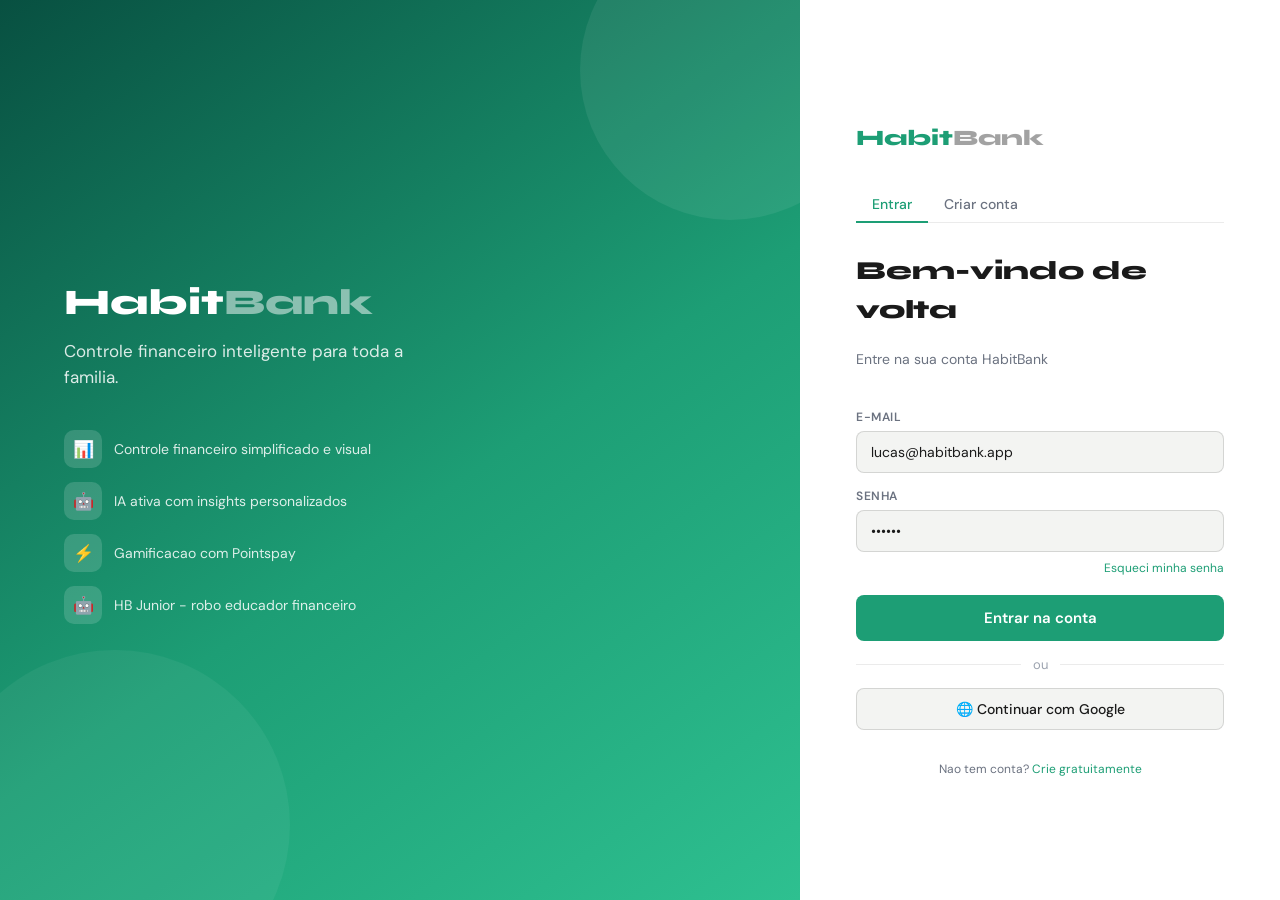
==== index.html @ ec1140b6 "upload" ====
<!DOCTYPE html>
<html lang="pt-BR">
<head>
<meta charset="UTF-8"/>
<meta name="viewport" content="width=device-width,initial-scale=1.0"/>
<title>HabitBank — Beta v4.1</title>
<link rel="icon" href="HabitBank/favicon.png" type="image/x-icon">
<link href="https://fonts.googleapis.com/css2?family=DM+Sans:opsz,wght@9..40,300;9..40,400;9..40,500;9..40,600&family=Syne:wght@700;800&display=swap" rel="stylesheet"/>
<link rel="stylesheet" href="style.css">
</head>
<body>

<!-- ========== LOGIN ========== -->
<div id="sl" class="scr on">
  <div class="ll">
    <div class="llz">
      <div class="ll-br">Habit<span>Bank</span></div>
      <div class="ll-tg">Controle financeiro inteligente para toda a familia.</div>
      <div class="ll-fs">
        <div class="ll-f"><div class="ll-fi">&#128202;</div><div class="ll-ft">Controle financeiro simplificado e visual</div></div>
        <div class="ll-f"><div class="ll-fi">&#129302;</div><div class="ll-ft">IA ativa com insights personalizados</div></div>
        <div class="ll-f"><div class="ll-fi">&#9889;</div><div class="ll-ft">Gamificacao com Pointspay</div></div>
        <div class="ll-f"><div class="ll-fi">&#129302;</div><div class="ll-ft">HB Junior - robo educador financeiro</div></div>
      </div>
    </div>
  </div>
  <div class="lr">
    <div class="lr-lg">Habit<span>Bank</span></div>
    <div class="ltabs">
      <button class="ltab on" onclick="swTab(this,'s1f')">Entrar</button>
      <button class="ltab" onclick="swTab(this,'s2f')">Criar conta</button>
    </div>
    <!-- SIGN IN -->
    <div class="lf" id="s1f">
      <div class="lh1">Bem-vindo de volta</div>
      <div class="lsb">Entre na sua conta HabitBank</div>
      <div class="lfd"><label class="llb">E-mail</label><input class="lin" type="email" id="le" value="lucas@habitbank.app"/></div>
      <div class="lfd"><label class="llb">Senha</label><input class="lin" type="password" id="lp" value="123456"/><div class="lfg">Esqueci minha senha</div></div>
      <button class="btn-l" onclick="doLogin()">Entrar na conta</button>
      <div class="ldv">ou</div>
      <button class="btn-sc" onclick="doLogin()">&#127760;&nbsp;Continuar com Google</button>
      <div class="lfot">Nao tem conta? <a onclick="swTab(document.querySelectorAll('.ltab')[1],'s2f')">Crie gratuitamente</a></div>
    </div>
    <!-- REGISTER MULTI-STEP -->
    <div class="lf hi" id="s2f">
      <div class="rbar">
        <div class="rdot cu" id="rd1">1</div><div class="rln" id="rl1"></div>
        <div class="rdot" id="rd2">2</div><div class="rln" id="rl2"></div>
        <div class="rdot" id="rd3">3</div><div class="rln" id="rl3"></div>
        <div class="rdot" id="rd4">4</div><div class="rln" id="rl4"></div>
        <div class="rdot" id="rd5">5</div>
      </div>
      <!-- STEP 1: Dados basicos -->
      <div class="rst on" id="rs1">
        <div class="lh1">Crie sua conta</div>
        <div class="lsb">Comece com seus dados basicos</div>
        <div class="lfd"><label class="llb">Nome completo</label><input class="lin" type="text" id="rn" placeholder="Seu nome completo"/></div>
        <div class="lfd"><label class="llb">E-mail</label><input class="lin" type="email" id="re" placeholder="seu@email.com"/></div>
        <div class="lfd"><label class="llb">Telefone</label>
          <div class="ph-rw">
            <select class="lin ph-dd" id="rddi">
              <option value="+55">&#127463;&#127479; +55</option>
              <option value="+1">&#127482;&#127480; +1</option>
              <option value="+351">&#127477;&#127481; +351</option>
              <option value="+34">&#127466;&#127480; +34</option>
              <option value="+49">&#127465;&#127466; +49</option>
              <option value="+33">&#127467;&#127479; +33</option>
              <option value="+44">&#127468;&#127463; +44</option>
              <option value="+39">&#127470;&#127481; +39</option>
              <option value="+54">&#127462;&#127479; +54</option>
            </select>
            <input class="lin" type="tel" id="rph" placeholder="(00) 00000-0000" style="flex:1"/>
          </div>
        </div>
        <div class="lfd"><label class="llb">Senha</label><input class="lin" type="password" id="rs" placeholder="Minimo 8 caracteres"/></div>
        <div class="lfd"><label class="llb">Confirmar senha</label><input class="lin" type="password" id="rs2" placeholder="Repita a senha"/></div>
        <button class="btn-l" onclick="rNext(2)">Continuar</button>
        <div class="lfot">Ja tem conta? <a onclick="swTab(document.querySelectorAll('.ltab')[0],'s1f')">Entrar</a></div>
      </div>
      <!-- STEP 2: Tipo de uso -->
      <div class="rst" id="rs2">
        <div class="lh1">Como vai usar?</div>
        <div class="lsb">Escolha o perfil que melhor descreve voce</div>
        <div class="uso-g">
          <button class="uso-o" onclick="selUso(this,'ind')"><span class="uso-i">&#128100;</span><div class="uso-n">Individual</div><div class="uso-d">Uso pessoal</div></button>
          <button class="uso-o" onclick="selUso(this,'cas')"><span class="uso-i">&#128145;</span><div class="uso-n">Casal</div><div class="uso-d">Dois parceiros</div></button>
          <button class="uso-o" onclick="selUso(this,'fam')"><span class="uso-i">&#127968;</span><div class="uso-n">Familia</div><div class="uso-d">Pais e filhos</div></button>
          <button class="uso-o" onclick="selUso(this,'rep')"><span class="uso-i">&#128101;</span><div class="uso-n">Republica</div><div class="uso-d">Moradia compartilhada</div></button>
          <button class="uso-o" onclick="selUso(this,'pme')"><span class="uso-i">&#127978;</span><div class="uso-n">Pequena empresa</div><div class="uso-d">Ate 49 funcionarios</div></button>
          <button class="uso-o" onclick="selUso(this,'mme')"><span class="uso-i">&#127970;</span><div class="uso-n">Media empresa</div><div class="uso-d">50 a 499 funcionarios</div></button>
        </div>
        <!-- Extra: Casal -->
        <div class="xf" id="xf-cas">
          <div class="xf-ttl">&#128145; Dados do parceiro(a)</div>
          <div class="lfd"><label class="llb">Nome do parceiro(a)</label><input class="lin" id="xpar" placeholder="Nome completo"/></div>
          <div class="lfd"><label class="llb">E-mail do parceiro(a)</label><input class="lin" id="xpare" type="email" placeholder="email@parceiro.com"/></div>
        </div>
        <!-- Extra: Republica -->
        <div class="xf" id="xf-rep">
          <div class="xf-ttl">&#128101; Moradores da republica</div>
          <div class="lfd"><label class="llb">Morador 2</label><input class="lin" id="xr2" placeholder="Nome completo"/></div>
          <div class="lfd"><label class="llb">Morador 3 (opcional)</label><input class="lin" id="xr3" placeholder="Nome completo"/></div>
          <div class="lfd"><label class="llb">Morador 4 (opcional)</label><input class="lin" id="xr4" placeholder="Nome completo"/></div>
          <div style="font-size:12px;color:var(--mu)">Voce pode convidar mais moradores depois nas configuracoes.</div>
        </div>
        <!-- Extra: Empresa -->
        <div class="xf" id="xf-emp">
          <div class="xf-ttl">&#127970; Dados da empresa</div>
          <div class="lfd"><label class="llb">Razao social</label><input class="lin" id="xenm" placeholder="Nome da empresa"/></div>
          <div class="lfd"><label class="llb">CNPJ</label><input class="lin" id="xcnpj" placeholder="00.000.000/0000-00" maxlength="18" oninput="fmtCNPJ(this)"/></div>
          <div class="lfd"><label class="llb">Cargo do responsavel</label><input class="lin" id="xcargo" placeholder="Ex: CEO, Diretor Financeiro"/></div>
        </div>
        <button class="btn-l" onclick="rNext(3)">Continuar</button>
        <button class="rbk" onclick="rNext(1)">&#8592; Voltar</button>
      </div>
      <!-- STEP 3: Idioma -->
      <div class="rst" id="rs3">
        <div class="lh1">Idioma do app</div>
        <div class="lsb">Escolha o idioma para sua experiencia</div>
        <div class="lg-g" id="reg-lg">
          <button class="lg-o on" onclick="selLg(this,'pt-BR')"><span class="lg-f">&#127463;&#127479;</span><div class="lg-n">Portugues</div><div class="lg-a">PT-BR</div></button>
          <button class="lg-o" onclick="selLg(this,'en-US')"><span class="lg-f">&#127482;&#127480;</span><div class="lg-n">English</div><div class="lg-a">EN-US</div></button>
          <button class="lg-o" onclick="selLg(this,'es-ES')"><span class="lg-f">&#127466;&#127480;</span><div class="lg-n">Espanol</div><div class="lg-a">ES</div></button>
          <button class="lg-o" onclick="selLg(this,'fr-FR')"><span class="lg-f">&#127467;&#127479;</span><div class="lg-n">Francais</div><div class="lg-a">FR</div></button>
          <button class="lg-o" onclick="selLg(this,'de-DE')"><span class="lg-f">&#127465;&#127466;</span><div class="lg-n">Deutsch</div><div class="lg-a">DE</div></button>
          <button class="lg-o" onclick="selLg(this,'it-IT')"><span class="lg-f">&#127470;&#127481;</span><div class="lg-n">Italiano</div><div class="lg-a">IT</div></button>
        </div>
        <button class="btn-l" onclick="rNext(4)" style="margin-top:.5rem">Continuar</button>
        <button class="rbk" onclick="rNext(2)">&#8592; Voltar</button>
      </div>
      <!-- STEP 4: 2FA -->
      <div class="rst" id="rs4">
        <div class="lh1">Verificacao em 2 etapas</div>
        <div class="lsb">Enviamos um codigo de 6 digitos para confirmar sua identidade.</div>
        <div style="background:var(--gl);border:1px solid rgba(29,158,117,.2);border-radius:var(--ra);padding:12px 14px;font-size:13px;color:var(--gd);display:flex;align-items:center;gap:8px;margin-bottom:.5rem">
          <span>&#128241;</span><span id="r4ph">+55 (00) 00000-0000</span>
          <button onclick="rNext(1)" style="margin-left:auto;font-family:var(--fb);background:none;border:none;color:var(--g);font-size:12px;cursor:pointer;font-weight:600">Alterar</button>
        </div>
        <div class="pin-rw">
          <input class="pin-i" maxlength="1" type="text" inputmode="numeric" oninput="pinFwd(this,0)"/>
          <input class="pin-i" maxlength="1" type="text" inputmode="numeric" oninput="pinFwd(this,1)"/>
          <input class="pin-i" maxlength="1" type="text" inputmode="numeric" oninput="pinFwd(this,2)"/>
          <input class="pin-i" maxlength="1" type="text" inputmode="numeric" oninput="pinFwd(this,3)"/>
          <input class="pin-i" maxlength="1" type="text" inputmode="numeric" oninput="pinFwd(this,4)"/>
          <input class="pin-i" maxlength="1" type="text" inputmode="numeric" oninput="pinFwd(this,5)"/>
        </div>
        <button class="btn-l" onclick="rNext(5)">Verificar e continuar</button>
        <div style="text-align:center;margin-top:.75rem">
          <button style="font-family:var(--fb);background:none;border:none;color:var(--g);font-size:13px;cursor:pointer" onclick="toast('Novo codigo enviado! &#128241;',true)">Reenviar codigo</button>
        </div>
        <button class="rbk" onclick="rNext(3)">&#8592; Voltar</button>
      </div>
      <!-- STEP 5: Sucesso -->
      <div class="rst" id="rs5">
        <div style="text-align:center;padding:.5rem 0">
          <div style="font-size:52px;margin-bottom:1rem">&#127881;</div>
          <div class="lh1" style="text-align:center">Conta criada!</div>
          <div class="lsb" style="text-align:center">Voce ganhou <strong style="color:var(--g)">200 Pointspay</strong> de bonus por se cadastrar!</div>
          <div style="background:var(--gl);border:1px solid rgba(29,158,117,.2);border-radius:var(--rb);padding:14px;margin:1rem 0;font-size:14px;color:var(--gd);line-height:1.7;text-align:left">&#9989; E-mail verificado<br>&#9989; Telefone confirmado via SMS<br>&#9989; Perfil e idioma configurados</div>
          <button class="btn-l" onclick="enterApp()">Acessar o HabitBank</button>
        </div>
      </div>
    </div>
  </div>
</div>

<!-- ========== LANDING ========== -->
<div id="sla" class="scr">
  <div class="ltb">
    <div class="llo">Habit<span>Bank</span></div>
    <div style="display:flex;gap:8px">
      <button class="btn-ol" onclick="goLogin()">Entrar</button>
      <button class="btn-fl" onclick="enterApp()">Criar conta</button>
    </div>
  </div>
  <div class="lhe">
    <div class="eyb">&#10024; Versao Beta</div>
    <h1>Sua vida financeira,<br><em>organizada de verdade.</em></h1>
    <p>O HabitBank une controle financeiro, inteligencia artificial e gamificacao para transformar sua relacao com o dinheiro e de toda a familia.</p>
    <div class="cta-r">
      <button class="btn-ct" onclick="enterApp()">Acessar o app &rarr;</button>
      <button class="btn-ct2" onclick="goLogin()">Ja tenho conta</button>
    </div>
  </div>
  <div class="pill-g">
    <div class="pill"><div class="pill-ic pi-g">&#128202;</div><h3>Controle simplificado</h3><p>Registre entradas e saidas com categorizacao inteligente e visualizacao clara.</p></div>
    <div class="pill"><div class="pill-ic pi-a">&#129302;</div><h3>IA ativa</h3><p>Analisa comportamento, sugere melhorias e envia lembretes para manter consistencia.</p></div>
    <div class="pill"><div class="pill-ic pi-b">&#9889;</div><h3>Gamificacao Pointspay</h3><p>Ganhe pontos por cada movimentacao e troque por recompensas reais!</p></div>
    <div class="pill"><div class="pill-ic pi-p">&#129302;</div><h3>HB Junior</h3><p>Robo educador financeiro para criancas com missoes, mesada e conquistas.</p></div>
  </div>
  <div class="prof-s">
    <div class="sec-t">Para cada perfil, uma experiencia</div>
    <div class="sec-s">Do controle pessoal a educacao financeira infantil</div>
    <div class="pc-g">
      <div class="pc" onclick="enterApp()"><span class="pc-i">&#128100;</span><div class="pc-n">Pessoa fisica</div><div class="pc-d">Controle pessoal</div></div>
      <div class="pc" onclick="enterApp()"><span class="pc-i">&#127978;</span><div class="pc-n">MEI</div><div class="pc-d">Pequenos negocios</div></div>
      <div class="pc" onclick="enterApp()"><span class="pc-i">&#127970;</span><div class="pc-n">Empresa</div><div class="pc-d">PME com equipe</div></div>
      <div class="pc jrc" onclick="enterApp()"><span class="pc-i">&#129302;</span><div class="pc-n">HB Junior</div><div class="pc-d">Robo educador</div></div>
    </div>
  </div>
  <div class="lftr">
    <div>&copy; 2025 HabitBank &mdash; Beta v4</div>
    <div style="display:flex;gap:20px"><span style="cursor:pointer">Termos</span><span style="cursor:pointer">Privacidade</span></div>
  </div>
</div>

<!-- ========== APP ========== -->
<div id="sa" class="scr">

  <!-- ONBOARDING MODAL -->
  <div class="ov" id="ov">
    <div class="mdl">
      <div class="mst on" id="m1">
        <div class="mlo">HabitBank</div>
        <div style="font-size:11px;color:var(--mu);letter-spacing:.06em;text-transform:uppercase;margin-bottom:1.25rem">Versao Beta v4</div>
        <div class="mtt">Bem-vindo a sua nova vida financeira</div>
        <div class="msb">Vamos configurar sua conta em menos de 2 minutos.</div>
        <button class="btn-m" onclick="nxStep(2)">Comecar configuracao</button>
        <button class="btn-sk" onclick="closeOv()">Pular e explorar agora</button>
        <div class="mds"><div class="mdt on"></div><div class="mdt"></div><div class="mdt"></div><div class="mdt"></div></div>
      </div>
      <div class="mst" id="m2">
        <div class="mtt">Qual e o seu perfil?</div>
        <div class="msb">Personalizamos com base no seu objetivo.</div>
        <div class="pop">
          <button class="pop-o" onclick="selPop(this)"><span class="pop-i">&#128100;</span><div class="pop-n">Pessoa fisica</div><div class="pop-d">Controle pessoal</div></button>
          <button class="pop-o" onclick="selPop(this)"><span class="pop-i">&#127978;</span><div class="pop-n">MEI</div><div class="pop-d">Pequenos negocios</div></button>
          <button class="pop-o" onclick="selPop(this)"><span class="pop-i">&#127970;</span><div class="pop-n">Empresa</div><div class="pop-d">PME</div></button>
          <button class="pop-o" onclick="selPop(this)"><span class="pop-i">&#127891;</span><div class="pop-n">Estudante</div><div class="pop-d">Comecando</div></button>
        </div>
        <button class="btn-m" onclick="nxStep(3)">Continuar</button>
        <div class="mds"><div class="mdt"></div><div class="mdt on"></div><div class="mdt"></div><div class="mdt"></div></div>
      </div>
      <div class="mst" id="m3">
        <div class="mtt">Situacao financeira atual</div>
        <div class="msb">Ajuda a IA a preparar seus primeiros insights.</div>
        <div style="display:flex;flex-direction:column;gap:12px;margin-bottom:1.25rem">
          <div class="ff"><label class="flb">Renda mensal (R$)</label><input class="fi" type="number" placeholder="Ex: 4.000"/></div>
          <div class="ff"><label class="flb">Media de gastos (R$)</label><input class="fi" type="number" placeholder="Ex: 2.500"/></div>
          <div class="ff"><label class="flb">Objetivo principal</label><select class="fsl"><option>Controlar gastos</option><option>Montar reserva</option><option>Quitar dividas</option><option>Investir</option></select></div>
        </div>
        <button class="btn-m" onclick="nxStep(4)">Proximo</button>
        <div class="mds"><div class="mdt"></div><div class="mdt"></div><div class="mdt on"></div><div class="mdt"></div></div>
      </div>
      <div class="mst" id="m4">
        <div style="text-align:center;padding:.5rem 0">
          <div style="font-size:52px;margin-bottom:1rem">&#127881;</div>
          <div class="mtt" style="text-align:center">Tudo pronto, Lucas!</div>
          <div class="msb" style="text-align:center">Voce ganhou <strong style="color:var(--g)">200 Pointspay</strong> de bonus!</div>
          <button class="btn-m" onclick="closeOv()">Acessar o HabitBank</button>
        </div>
        <div class="mds" style="margin-top:1.25rem"><div class="mdt"></div><div class="mdt"></div><div class="mdt"></div><div class="mdt on"></div></div>
      </div>
    </div>
  </div>

  <div class="shell">
    <!-- SIDEBAR -->
    <aside class="sdb">
      <div class="s-lg">Habit<span>Bank</span></div>
      <div class="s-bt">Beta v4</div>
      <div class="ng">Principal</div>
      <button class="ni on" onclick="goPage('d',this)"><svg viewBox="0 0 24 24" fill="none" stroke="currentColor" stroke-width="2"><rect x="3" y="3" width="7" height="7" rx="1"/><rect x="14" y="3" width="7" height="7" rx="1"/><rect x="3" y="14" width="7" height="7" rx="1"/><rect x="14" y="14" width="7" height="7" rx="1"/></svg>Dashboard</button>
      <button class="ni" onclick="goPage('r',this)"><svg viewBox="0 0 24 24" fill="none" stroke="currentColor" stroke-width="2"><circle cx="12" cy="12" r="9"/><path d="M12 8v8M8 12h8"/></svg>Registrar</button>
      <button class="ni" onclick="goPage('e',this)"><svg viewBox="0 0 24 24" fill="none" stroke="currentColor" stroke-width="2"><path d="M9 5H7a2 2 0 00-2 2v12a2 2 0 002 2h10a2 2 0 002-2V7a2 2 0 00-2-2h-2M9 5a2 2 0 002 2h2a2 2 0 002-2M9 5a2 2 0 012-2h2a2 2 0 012 2"/></svg>Extrato</button>
      <button class="ni" onclick="goPage('m',this)"><svg viewBox="0 0 24 24" fill="none" stroke="currentColor" stroke-width="2"><path d="M12 22s8-4 8-10V5l-8-3-8 3v7c0 6 8 10 8 10z"/></svg>Metas</button>
      <div class="ng">Familia</div>
      <button class="ni jn" onclick="goPage('j',this)"><svg viewBox="0 0 24 24" fill="none" stroke="currentColor" stroke-width="2"><circle cx="12" cy="8" r="4"/><path d="M8 21v-1a4 4 0 018 0v1"/><path d="M16 11c2 .5 4 2 4 5M8 11c-2 .5-4 2-4 5"/></svg>HB Junior</button>
      <div class="ng">Recompensas</div>
      <button class="ni" onclick="goPage('p',this)"><svg viewBox="0 0 24 24" fill="none" stroke="currentColor" stroke-width="2"><polygon points="13 2 3 14 12 14 11 22 21 10 12 10 13 2"/></svg>Pointspay</button>
      <div class="ng">Inteligencia</div>
      <button class="ni" onclick="goPage('ia',this)"><svg viewBox="0 0 24 24" fill="none" stroke="currentColor" stroke-width="2"><path d="M9.5 2A2.5 2.5 0 0112 4.5v15a2.5 2.5 0 01-5 0v-15A2.5 2.5 0 019.5 2zM14.5 8A2.5 2.5 0 0117 10.5v9a2.5 2.5 0 01-5 0v-9A2.5 2.5 0 0114.5 8z"/></svg>IA Financeira</button>
      <div class="ng">Conta</div>
      <button class="ni" onclick="goPage('cfg',this)"><svg viewBox="0 0 24 24" fill="none" stroke="currentColor" stroke-width="2"><circle cx="12" cy="12" r="3"/><path d="M19.4 15a1.65 1.65 0 00.33 1.82l.06.06a2 2 0 010 2.83 2 2 0 01-2.83 0l-.06-.06a1.65 1.65 0 00-1.82-.33 1.65 1.65 0 00-1 1.51V21a2 2 0 01-4 0v-.09A1.65 1.65 0 009 19.4a1.65 1.65 0 00-1.82.33l-.06-.06a2 2 0 01-2.83-2.83l.06-.06A1.65 1.65 0 004.68 15a1.65 1.65 0 00-1.51-1H3a2 2 0 010-4h.09A1.65 1.65 0 004.6 9a1.65 1.65 0 00-.33-1.82l-.06-.06a2 2 0 012.83-2.83l.06.06A1.65 1.65 0 009 4.68a1.65 1.65 0 001-1.51V3a2 2 0 014 0v.09a1.65 1.65 0 001 1.51 1.65 1.65 0 001.82-.33l.06-.06a2 2 0 012.83 2.83l-.06.06A1.65 1.65 0 0019.4 9a1.65 1.65 0 001.51 1H21a2 2 0 010 4h-.09a1.65 1.65 0 00-1.51 1z"/></svg>Configuracoes</button>
      <button class="ni" onclick="goPage('so',this)"><svg viewBox="0 0 24 24" fill="none" stroke="currentColor" stroke-width="2"><circle cx="12" cy="12" r="10"/><path d="M12 16v-4M12 8h.01"/></svg>Sobre nos</button>
      <button class="ni" onclick="goPage('co',this)"><svg viewBox="0 0 24 24" fill="none" stroke="currentColor" stroke-width="2"><path d="M21 15a2 2 0 01-2 2H7l-4 4V5a2 2 0 012-2h14a2 2 0 012 2z"/></svg>Contato</button>
      <div class="sbf">
        <div class="uch" onclick="goPage('cfg',null)">
          <div class="ava">LM</div>
          <div><div class="un">Lucas Martins</div><div class="ul">&#9889; Nivel Prata</div></div>
        </div>
      </div>
    </aside>

    <div class="mn">
      <!-- MOBILE TOPBAR -->
      <div class="mtp">
        <div class="ml">Habit<span>Bank</span></div>
        <div style="display:flex;align-items:center;gap:10px">
          <div class="pch" style="font-size:12px;padding:4px 10px"><svg width="13" height="13" viewBox="0 0 24 24" fill="none" stroke="currentColor" stroke-width="2.5"><polygon points="13 2 3 14 12 14 11 22 21 10 12 10 13 2"/></svg><span id="pmob">1.240 pts</span></div>
          <button class="nb" style="width:32px;height:32px;font-size:15px">&#128276;<div class="nbd"></div></button>
        </div>
      </div>
      <!-- DESKTOP TOPBAR -->
      <div class="tpb">
        <div class="tb-t" id="tbtl">Dashboard</div>
        <div class="tb-r">
          <div class="pch"><svg width="14" height="14" viewBox="0 0 24 24" fill="none" stroke="currentColor" stroke-width="2.5"><polygon points="13 2 3 14 12 14 11 22 21 10 12 10 13 2"/></svg><span id="ptsd">1.240 pts</span></div>
          <button class="nb">&#128276;<div class="nbd"></div></button>
        </div>
      </div>

      <!-- DASHBOARD -->
      <div id="pd" class="pg on">
        <div class="ph"><h1>Ola, Lucas &#128075;</h1><p>Segunda-feira, 23 de marco &middot; Sequencia de <strong>7 dias &#128293;</strong></p></div>
        <div class="bh">
          <div class="bhl">Saldo atual</div>
          <div class="bha" id="hsal">R$ 3.420,00</div>
          <div class="bhr">
            <div><div class="bsl">Receitas marco</div><div class="bsv in" id="hent">+ R$ 4.600</div></div>
            <div><div class="bsl">Despesas marco</div><div class="bsv out" id="hsai">- R$ 2.180</div></div>
            <div><div class="bsl">Pointspay hoje</div><div class="bsv" style="color:#fcd34d">+80 pts</div></div>
          </div>
        </div>
        <div class="g4">
          <div class="met"><div class="ml2">Gastos do mes</div><div class="mv r" id="mgas">R$ 2.180</div><div class="mb2 dn">&#9650; 8% vs fev</div></div>
          <div class="met"><div class="ml2">Meta poupanca</div><div class="mv g">72%</div><div class="mb2 up">&#9650; +5%</div></div>
          <div class="met"><div class="ml2">Pointspay</div><div class="mv a" id="mpts">1.240</div><div class="ms">+80 hoje</div></div>
          <div class="met"><div class="ml2">Contas a vencer</div><div class="mv b">3</div><div class="ms">Proxima: 3 dias</div></div>
        </div>
        <div class="g2">
          <div class="card"><div class="ch"><div class="ct">Receitas x Despesas - marco</div></div><div class="bc" id="bch"></div><div style="display:flex;gap:14px;margin-top:10px"><div style="display:flex;align-items:center;gap:5px;font-size:12px;color:var(--mu)"><div style="width:10px;height:10px;border-radius:2px;background:var(--g)"></div>Receitas</div><div style="display:flex;align-items:center;gap:5px;font-size:12px;color:var(--mu)"><div style="width:10px;height:10px;border-radius:2px;background:var(--re);opacity:.75"></div>Despesas</div></div></div>
          <div class="card"><div class="ch"><div class="ct">Distribuicao de gastos</div></div>
            <div style="display:flex;flex-direction:column;gap:9px">
              <div><div style="display:flex;justify-content:space-between;font-size:13px;margin-bottom:4px"><span>&#127968; Moradia</span><span style="color:var(--mu)">R$ 950 &middot; 44%</span></div><div class="pb"><div class="pf" style="width:44%"></div></div></div>
              <div><div style="display:flex;justify-content:space-between;font-size:13px;margin-bottom:4px"><span>&#127828; Alimentacao</span><span style="color:var(--mu)">R$ 680 &middot; 31%</span></div><div class="pb"><div class="pf a" style="width:31%"></div></div></div>
              <div><div style="display:flex;justify-content:space-between;font-size:13px;margin-bottom:4px"><span>&#127918; Lazer</span><span style="color:var(--mu)">R$ 330 &middot; 15%</span></div><div class="pb"><div class="pf r" style="width:15%"></div></div></div>
              <div><div style="display:flex;justify-content:space-between;font-size:13px;margin-bottom:4px"><span>&#128663; Transporte</span><span style="color:var(--mu)">R$ 220 &middot; 10%</span></div><div class="pb"><div class="pf b" style="width:10%"></div></div></div>
            </div>
          </div>
        </div>
        <div class="g2">
          <div class="card"><div class="ch"><div class="ct">Consistencia - marco</div></div><div class="sg" id="strk"></div><div style="display:flex;align-items:center;gap:16px;margin-top:10px"><div style="font-family:var(--fd);font-size:28px;font-weight:800;color:var(--g)">7</div><div><div style="font-size:14px;font-weight:600">dias consecutivos &#128293;</div><div style="font-size:12px;color:var(--mu)">+100 pts ao completar 14 dias!</div></div></div></div>
          <div class="card"><div class="ch"><div class="ct">Ultimas movimentacoes</div><button class="ca" onclick="goPage('e',null)">Ver todas</button></div><div id="dtxl"></div></div>
        </div>
      </div>

      <!-- REGISTRAR -->
      <div id="pr" class="pg">
        <div class="ph"><h1>Nova movimentacao</h1><p>Registre e ganhe <strong style="color:var(--g)">+20 Pointspay</strong> automaticamente</p></div>
        <div style="max-width:560px">
          <div class="card">
            <div class="ttg"><button class="tb on e" id="bte" onclick="setTp('e')">&#128176; Entrada</button><button class="tb s" id="bts2" onclick="setTp('s')">&#128184; Saida</button></div>
            <div class="fg">
              <div class="ff full"><label class="flb">Descricao</label><input class="fi" id="fdsc" type="text" placeholder="Ex: Salario, Mercado..."/></div>
              <div class="ff"><label class="flb">Valor (R$)</label><input class="fi" id="fvl" type="number" placeholder="0,00" min="0" step="0.01"/></div>
              <div class="ff"><label class="flb">Data</label><input class="fi" id="fdt" type="date"/></div>
              <div class="ff"><label class="flb">Categoria</label><select class="fsl" id="fct"><option>&#127828; Alimentacao</option><option>&#127968; Moradia</option><option>&#128663; Transporte</option><option>&#128138; Saude</option><option>&#127918; Lazer</option><option>&#128084; Vestuario</option><option>&#128218; Educacao</option><option>&#128188; Salario</option><option>&#128187; Freelance</option><option>&#128230; Outros</option></select></div>
              <div class="ff"><label class="flb">Conta / Cartao</label><select class="fsl" id="fct2"><option>Conta corrente</option><option>Poupanca</option><option>Cartao de credito</option><option>Dinheiro</option><option>PIX</option></select></div>
              <div class="ff full"><label class="flb">Observacao</label><input class="fi" type="text" placeholder="Detalhes adicionais..."/></div>
            </div>
            <button class="btn-pr" onclick="regTx()">Registrar movimentacao</button>
          </div>
          <div class="aih"><div class="aio">&#10024;</div><div><div class="ait">Dica da IA</div><div class="aix">Envie foto de comprovantes e a IA preenchera os dados automaticamente. Disponivel na versao completa!</div></div></div>
        </div>
      </div>

      <!-- EXTRATO -->
      <div id="pe" class="pg">
        <div class="ph"><h1>Extrato completo</h1><p>Historico de todas as suas movimentacoes</p></div>
        <div class="card">
          <div style="display:flex;gap:10px;margin-bottom:1rem;flex-wrap:wrap">
            <select class="fsl" style="flex:1;min-width:120px" id="ftp" onchange="renExt()"><option value="">Todos os tipos</option><option value="e">Entradas</option><option value="s">Saidas</option></select>
            <select class="fsl" style="flex:1;min-width:140px" id="fct3" onchange="renExt()"><option value="">Todas as categorias</option><option>&#127828; Alimentacao</option><option>&#127968; Moradia</option><option>&#128663; Transporte</option><option>&#128138; Saude</option><option>&#127918; Lazer</option><option>&#128188; Salario</option><option>&#128187; Freelance</option></select>
          </div>
          <div id="extl"></div>
        </div>
      </div>

      <!-- METAS -->
      <div id="pm" class="pg">
        <div class="ph"><h1>Minhas metas</h1><p>Acompanhe o progresso dos seus objetivos</p></div>
        <div class="g2">
          <div class="card"><div class="ch"><div class="ct">&#127958; Reserva de emergencia</div></div><div style="font-family:var(--fd);font-size:32px;font-weight:800;color:var(--g)">R$ 7.200</div><div style="font-size:13px;color:var(--mu);margin:4px 0 12px">de R$ 12.000 &middot; 60%</div><div class="pb"><div class="pf" style="width:60%"></div></div><div style="font-size:12px;color:var(--mu);margin-top:6px">Faltam R$ 4.800 &middot; Previsao: ago 2025</div></div>
          <div class="card"><div class="ch"><div class="ct">&#128663; Carro novo</div></div><div style="font-family:var(--fd);font-size:32px;font-weight:800;color:var(--bl)">R$ 12.000</div><div style="font-size:13px;color:var(--mu);margin:4px 0 12px">de R$ 40.000 &middot; 30%</div><div class="pb"><div class="pf b" style="width:30%"></div></div><div style="font-size:12px;color:var(--mu);margin-top:6px">Previsao: 2027</div></div>
          <div class="card"><div class="ch"><div class="ct">&#9992; Viagem - Europa</div></div><div style="font-family:var(--fd);font-size:32px;font-weight:800;color:var(--am)">R$ 3.500</div><div style="font-size:13px;color:var(--mu);margin:4px 0 12px">de R$ 8.000 &middot; 44%</div><div class="pb"><div class="pf a" style="width:44%"></div></div><div style="font-size:12px;color:var(--mu);margin-top:6px">Previsao: dez 2025</div></div>
          <div class="card" style="display:flex;flex-direction:column;align-items:center;justify-content:center;border-style:dashed;cursor:pointer;min-height:120px" onclick="toast('Criacao de metas em breve!')"><div style="font-size:36px;margin-bottom:8px">+</div><div style="font-size:14px;font-weight:600;color:var(--mu)">Nova meta</div></div>
        </div>
      </div>

      <!-- HB JUNIOR -->
      <div id="pj" class="pg">
        <div class="ph"><h1>HB Junior &#129302;</h1><p>Robo educador financeiro para criancas e adolescentes</p></div>
        <div class="jhr">
          <div style="position:relative;z-index:1">
            <div class="jbg">&#129302; HB Junior</div>
            <div style="font-family:var(--fd);font-size:clamp(18px,3vw,24px);font-weight:800;color:#fff;margin-bottom:6px">Aprender sobre dinheiro e divertido!</div>
            <div style="font-size:14px;color:rgba(255,255,255,.85);max-width:480px;line-height:1.6">O HB Junior e um robo inteligente que conversa com seus filhos, propoe missoes financeiras, controla a mesada e ensina o valor do dinheiro com gamificacao.</div>
          </div>
          <div style="text-align:center;position:relative;z-index:1"><span class="rb">&#129302;</span><div style="font-size:13px;color:rgba(255,255,255,.8);font-weight:600;margin-top:4px">HB Junior</div></div>
        </div>
        <div class="card" style="padding:0;overflow:hidden">
          <div style="background:var(--jrl);padding:.875rem 1.25rem;border-bottom:1px solid var(--bd);display:flex;align-items:center;gap:10px">
            <span style="font-size:22px">&#129302;</span>
            <div><div style="font-size:14px;font-weight:700;color:var(--jrd)">HB Junior</div><div style="font-size:12px;color:var(--jr)">&#9679; Online agora</div></div>
          </div>
          <div class="jms" id="jms">
            <div class="jmg bot"><div class="jmgs" style="color:var(--jrd)">HB Junior</div>Ola, Pedro! &#128075; Hoje e dia de revisar suas financas. Voce ja guardou R$ 24 da mesada este mes &mdash; otimo progresso! &#128055;</div>
            <div class="jmg bot"><div class="jmgs" style="color:var(--jrd)">HB Junior</div>Sua meta do Nintendo Switch esta a 47%! Se guardar R$ 50 por mes, voce consegue em 3 meses. Vamos? &#127918;</div>
            <div class="jmg usr"><div class="jmgs" style="color:rgba(255,255,255,.8)">Pedro</div>Sim! Quero muito &#128516;</div>
            <div class="jmg bot"><div class="jmgs" style="color:var(--jrd)">HB Junior</div>Incrivel! &#127775; Nova missao: complete a lista de compras com a mamae hoje e ganhe +30 Pointspay!</div>
          </div>
          <div class="jci">
            <input type="text" id="jci" placeholder="Pergunte algo ao HB Junior..." onkeydown="if(event.key==='Enter')sendJr()"/>
            <button class="jcs" onclick="sendJr()">Enviar</button>
          </div>
        </div>
        <div class="card">
          <div class="ch"><div class="ct">Perfis das criancas</div><button class="ca" onclick="toast('Adicionar crianca em breve!')">+ Adicionar</button></div>
          <div class="kr">
            <div class="kc sel" onclick="selKid(this)"><div class="kav" style="background:var(--jrl)">&#129306;</div><div class="kn">Pedro</div><div class="kg">10 anos &middot; 4 serie</div><div class="kp">&#9889; 480 Pointspay</div><div style="margin-top:8px"><div class="pb"><div class="pf j" style="width:64%"></div></div><div style="font-size:11px;color:var(--mu);margin-top:3px">Explorador &middot; 64%</div></div></div>
            <div class="kc" onclick="selKid(this)"><div class="kav" style="background:#fce7f3">&#128105;</div><div class="kn">Ana</div><div class="kg">7 anos &middot; 2 serie</div><div class="kp">&#9889; 210 Pointspay</div><div style="margin-top:8px"><div class="pb"><div class="pf j" style="width:42%"></div></div><div style="font-size:11px;color:var(--mu);margin-top:3px">Iniciante &middot; 42%</div></div></div>
            <div class="kc" style="border-style:dashed;display:flex;flex-direction:column;align-items:center;justify-content:center;min-height:100px" onclick="toast('Em breve!')"><div style="font-size:28px;margin-bottom:6px">+</div><div style="font-size:13px;font-weight:600;color:var(--mu)">Adicionar</div></div>
          </div>
        </div>
        <div class="g2">
          <div class="card"><div class="ch"><div class="ct">Missoes do Pedro &#128506;</div></div>
            <div class="jt"><div class="jtic">&#128055;</div><div class="jtin"><div class="jtn">Guardar mesada</div><div class="jtd">Guarde 30% da mesada este mes</div><div class="pb" style="margin-top:6px"><div class="pf j" style="width:80%"></div></div></div><div class="jtp">+50 pts</div></div>
            <div class="jt"><div class="jtic">&#128717;</div><div class="jtin"><div class="jtn">Lista de compras</div><div class="jtd">Ajude a fazer a lista semanal</div><div class="pb" style="margin-top:6px"><div class="pf j" style="width:100%"></div></div><div style="font-size:11px;color:var(--jr);font-weight:600;margin-top:2px">Concluida!</div></div><div class="jtp">+30 pts</div></div>
            <div class="jt"><div class="jtic">&#128218;</div><div class="jtin"><div class="jtn">Quiz financeiro</div><div class="jtd">Complete "O que e dinheiro?"</div><div class="pb" style="margin-top:6px"><div class="pf j" style="width:0%"></div></div></div><div class="jtp">+40 pts</div></div>
          </div>
          <div>
            <div class="alc"><div style="display:flex;justify-content:space-between;align-items:center;margin-bottom:12px"><div><div style="font-size:12px;font-weight:600;color:var(--jrd);text-transform:uppercase;letter-spacing:.06em">Mesada - Pedro</div><div style="font-family:var(--fd);font-size:28px;font-weight:800;color:var(--jrd);margin-top:2px">R$ 80,00</div></div><button class="bts" style="border-color:var(--jr);color:var(--jr)">Ajustar</button></div><div style="display:flex;gap:16px"><div><div style="font-size:11px;color:var(--jrd);opacity:.8">Gasto</div><div style="font-size:16px;font-weight:700;color:var(--re)">R$ 35</div></div><div><div style="font-size:11px;color:var(--jrd);opacity:.8">Guardado</div><div style="font-size:16px;font-weight:700;color:var(--jr)">R$ 24</div></div><div><div style="font-size:11px;color:var(--jrd);opacity:.8">Disponivel</div><div style="font-size:16px;font-weight:700;color:var(--tx)">R$ 21</div></div></div></div>
            <div class="card" style="margin-bottom:0"><div class="ch"><div class="ct">&#127919; Objetivo do Pedro</div></div><div style="display:flex;align-items:center;gap:14px;margin-bottom:10px"><div style="font-size:32px">&#127918;</div><div><div style="font-size:14px;font-weight:600">Nintendo Switch</div><div style="font-size:12px;color:var(--mu)">Meta: R$ 300 &middot; Guardado: R$ 140</div></div></div><div class="pb" style="height:12px"><div class="pf j" style="width:47%"></div></div><div style="font-size:12px;color:var(--mu);margin-top:6px">47% &middot; Faltam R$ 160 &middot; ~3 meses</div></div>
          </div>
        </div>
      </div>

      <!-- POINTSPAY -->
      <div id="pp" class="pg">
        <div class="ph"><h1>Pointspay</h1><p>Seu programa de recompensas por disciplina financeira</p></div>
        <div class="ph2">
          <div><div class="phl">Seu saldo</div><div class="phv" id="phv">1.240</div><div class="phs">+80 hoje &middot; +200 esta semana</div></div>
          <div class="plb"><span class="pli">&#9889;</span><div class="pln">Prata</div></div>
        </div>
        <div class="card">
          <div class="ct" style="margin-bottom:1rem">Evolucao de nivel</div>
          <div class="lgr">
            <div class="lc"><div class="li">&#127807;</div><div class="ln">Bronze</div><div class="lp">0-500 pts</div></div>
            <div class="lc cu"><div class="li">&#9889;</div><div class="ln">Prata</div><div class="lp">500-2k pts</div></div>
            <div class="lc"><div class="li">&#128142;</div><div class="ln">Ouro</div><div class="lp">2k-5k pts</div></div>
            <div class="lc"><div class="li">&#127942;</div><div class="ln">Elite</div><div class="lp">5k+ pts</div></div>
          </div>
          <div style="display:flex;justify-content:space-between;font-size:12px;color:var(--mu);margin-bottom:5px"><span>Prata &rarr; Ouro</span><span id="pplbl">1.240 / 2.000 pts</span></div>
          <div class="pb" style="height:10px"><div class="pf" id="ppbar" style="width:62%"></div></div>
          <div style="font-size:12px;color:var(--mu);margin-top:6px">Faltam <strong id="ppflt">760</strong> pts para o Ouro &#128142;</div>
        </div>
        <div class="card">
          <div class="ch"><div class="ct">Desafios ativos</div></div>
          <div class="chi"><div class="chic">&#128197;</div><div class="chin"><div class="chn">7 dias de registros</div><div class="chd">Registre ao menos 1 movimentacao por dia</div><div class="pb" style="margin-top:8px"><div class="pf" style="width:100%"></div></div><div style="font-size:11px;color:var(--g);margin-top:3px;font-weight:600">Completo!</div></div><div class="chp">+100 pts</div></div>
          <div class="chi"><div class="chic">&#127974;</div><div class="chin"><div class="chn">Meta de poupanca</div><div class="chd">Atinja R$ 1.000 guardados este mes</div><div class="pb" style="margin-top:8px"><div class="pf" style="width:72%"></div></div></div><div class="chp">+200 pts</div></div>
          <div class="chi"><div class="chic">&#9986;</div><div class="chin"><div class="chn">Corte de lazer</div><div class="chd">Reduza lazer em 20% vs mes anterior</div><div class="pb" style="margin-top:8px"><div class="pf a" style="width:40%"></div></div></div><div class="chp">+150 pts</div></div>
        </div>
        <div class="card">
          <div class="ch"><div class="ct">Resgatar recompensas</div></div>
          <div class="rwg">
            <div class="rwc"><span class="rwe">&#128184;</span><div class="rwn">Cashback 5%</div><div class="rwp">Compras no app parceiro</div><div class="rwr"><div class="rwpt">500 pts</div><button class="btn-rs" onclick="resgatar('Cashback 5%',500)">Resgatar</button></div></div>
            <div class="rwc"><span class="rwe">&#11088;</span><div class="rwn">Premium - 1 mes</div><div class="rwp">Funcionalidades avancadas</div><div class="rwr"><div class="rwpt">1.000 pts</div><button class="btn-rs" onclick="resgatar('Premium',1000)">Resgatar</button></div></div>
            <div class="rwc"><span class="rwe">&#127978;</span><div class="rwn">Desconto parceiro</div><div class="rwp">Lojas selecionadas</div><div class="rwr"><div class="rwpt">300 pts</div><button class="btn-rs" onclick="resgatar('Desconto',300)">Resgatar</button></div></div>
            <div class="rwc"><span class="rwe">&#127873;</span><div class="rwn">Brinde digital</div><div class="rwp">Surprise exclusivo</div><div class="rwr"><div class="rwpt">200 pts</div><button class="btn-rs" onclick="resgatar('Brinde',200)">Resgatar</button></div></div>
          </div>
        </div>
        <div class="card">
          <div class="ch"><div class="ct">Extrato de Pointspay</div><div style="font-size:12px;color:var(--mu)">Ultimos 30 dias</div></div>
          <div id="pext"></div>
        </div>
      </div>

      <!-- IA FINANCEIRA -->
      <div id="pia" class="pg">
        <div class="ph"><h1>IA Financeira</h1><p>Analise inteligente baseada no seu comportamento</p></div>
        <div class="aih"><div class="aio">&#129302;</div><div><div class="ait">Analise da semana &middot; 23/03/2025</div><div class="aix">Parabens! Voce manteve sua sequencia de 7 dias. Seus gastos com alimentacao cresceram 18% vs mes passado &mdash; considere revisar refeicoes fora de casa para ampliar sua margem de poupanca.</div></div></div>
        <div class="g2">
          <div class="card"><div class="ch"><div class="ct">Insights personalizados</div></div>
            <div class="ii"><div class="id g"></div><div class="itx">Sua taxa de poupanca de <strong>72%</strong> esta acima da media de usuarios com perfil similar.</div></div>
            <div class="ii"><div class="id a"></div><div class="itx">Assinaturas somam <strong>R$ 180/mes</strong>. Economia potencial de ate R$ 80.</div></div>
            <div class="ii"><div class="id r"></div><div class="itx">Conta de energia vence em <strong>3 dias</strong>. Nao esqueca!</div></div>
            <div class="ii"><div class="id g"></div><div class="itx">Se manter o ritmo, atingira a reserva em <strong>agosto</strong>.</div></div>
          </div>
          <div class="card"><div class="ch"><div class="ct">Previsao do mes</div></div>
            <div class="g3" style="gap:10px;margin-bottom:1rem">
              <div style="text-align:center"><div style="font-size:11px;color:var(--mu);text-transform:uppercase;margin-bottom:5px">Receita</div><div style="font-family:var(--fd);font-size:20px;font-weight:800;color:var(--g)">R$4.600</div></div>
              <div style="text-align:center"><div style="font-size:11px;color:var(--mu);text-transform:uppercase;margin-bottom:5px">Gasto</div><div style="font-family:var(--fd);font-size:20px;font-weight:800;color:var(--re)">R$2.950</div></div>
              <div style="text-align:center"><div style="font-size:11px;color:var(--mu);text-transform:uppercase;margin-bottom:5px">Poupanca</div><div style="font-family:var(--fd);font-size:20px;font-weight:800;color:var(--bl)">R$1.650</div></div>
            </div>
            <div style="background:var(--gp);border:1px solid rgba(29,158,117,.2);border-radius:var(--ra);padding:10px 14px;font-size:13px;color:var(--gd)">&#128161; Reduzindo R$ 150 em alimentacao, voce economiza R$ 1.800 ate o fim do mes.</div>
          </div>
        </div>
      </div>

      <!-- CONFIGURACOES -->
      <div id="pcfg" class="pg">
        <div class="ph"><h1>Configuracoes</h1><p>Gerencie sua conta, familia e preferencias</p></div>
        <div class="stb">
          <button class="stab on" onclick="goSP('prf',this)">&#128100; Perfil</button>
          <button class="stab" onclick="goSP('fam',this)">&#128106; Familia</button>
          <button class="stab" onclick="goSP('cnt',this)">&#127974; Contas</button>
          <button class="stab" onclick="goSP('mon',this)">&#128202; Monitoramento</button>
          <button class="stab" onclick="goSP('obj',this)">&#127919; Objetivos</button>
          <button class="stab" onclick="goSP('ntf',this)">&#128276; Notificacoes</button>
          <button class="stab" onclick="goSP('lng',this)">&#127760; Idioma</button>
          <button class="stab" onclick="goSP('cta',this)">&#128274; Conta</button>
        </div>
        <!-- PERFIL -->
        <div class="sp on" id="sp-prf">
          <div class="card">
            <div style="display:flex;align-items:center;gap:18px;margin-bottom:1.5rem;flex-wrap:wrap">
              <div style="width:72px;height:72px;border-radius:50%;background:var(--g);display:flex;align-items:center;justify-content:center;font-size:26px;font-weight:800;color:#fff;flex-shrink:0">LM</div>
              <div><div style="font-family:var(--fd);font-size:20px;font-weight:800">Lucas Martins</div><div style="font-size:13px;color:var(--mu)">lucas@habitbank.app</div><div style="margin-top:6px"><span class="sbg ok">&#9889; Nivel Prata</span></div></div>
              <button class="bts" style="margin-left:auto">Editar foto</button>
            </div>
            <div class="sst">Dados pessoais</div>
            <div class="fg" style="margin-bottom:1.25rem">
              <div class="ff"><label class="flb">Nome completo</label><input class="fi" value="Lucas Martins"/></div>
              <div class="ff"><label class="flb">CPF</label><input class="fi" type="password" value="00000000000"/></div>
              <div class="ff"><label class="flb">Data de nascimento</label><input class="fi" type="date" value="1992-05-14"/></div>
              <div class="ff"><label class="flb">Telefone</label><input class="fi" value="(41) 99999-0000"/></div>
              <div class="ff full"><label class="flb">E-mail</label><input class="fi" value="lucas@habitbank.app"/></div>
            </div>
            <button class="btn-pr" style="max-width:200px" onclick="toast('Dados salvos! ✅',true)">Salvar alteracoes</button>
          </div>
          <div class="card">
            <div class="sst">Seguranca</div>
            <div class="sro"><div><div class="slb">Alterar senha</div><div class="sds">Ultima alteracao ha 3 meses</div></div><button class="bts" onclick="toast('Link enviado ao e-mail')">Alterar</button></div>
            <div class="sro"><div><div class="slb">Autenticacao em 2 fatores</div><div class="sds">Camada extra de seguranca</div></div><button class="tog on" onclick="togBtn(this)"></button></div>
            <div class="sro"><div><div class="slb">Biometria</div><div class="sds">Face ID ou digital</div></div><button class="tog on" onclick="togBtn(this)"></button></div>
          </div>
        </div>
        <!-- FAMILIA -->
        <div class="sp" id="sp-fam">
          <div class="card">
            <div class="ch"><div class="ct">Membros da familia</div><button class="ca" onclick="toast('Convidar em breve!')">+ Convidar</button></div>
            <div class="sst" style="margin-bottom:12px">Parentesco e controle de acesso</div>
            <div class="ri"><div class="rav" style="background:var(--gl)">&#128100;</div><div><div class="rn">Lucas Martins</div><div class="rr">Titular &middot; Administrador</div></div><div style="margin-left:auto"><span class="sbg ok">Admin</span></div></div>
            <div class="ri"><div class="rav" style="background:#fce7f3">&#128105;</div><div><div class="rn">Camila Martins</div><div class="rr">Conjuge &middot; Acesso total</div></div><div style="margin-left:auto;display:flex;gap:6px;align-items:center"><span class="sbg ok">Ativo</span><button class="bts" onclick="toast('Editando acesso...')">Editar</button></div></div>
            <div class="ri"><div class="rav" style="background:var(--jrl)">&#129306;</div><div><div class="rn">Pedro Martins</div><div class="rr">Filho &middot; HB Junior &middot; 10 anos</div></div><div style="margin-left:auto;display:flex;gap:6px;align-items:center"><span class="sbg jr">Junior</span><button class="bts" onclick="goPage('j',null)">Ver perfil</button></div></div>
            <div class="ri"><div class="rav" style="background:#fce7f3">&#128105;</div><div><div class="rn">Ana Martins</div><div class="rr">Filha &middot; HB Junior &middot; 7 anos</div></div><div style="margin-left:auto;display:flex;gap:6px;align-items:center"><span class="sbg jr">Junior</span><button class="bts" onclick="goPage('j',null)">Ver perfil</button></div></div>
          </div>
          <div class="card">
            <div class="sst" style="margin-bottom:12px">Controle de permissoes</div>
            <div class="sro"><div><div class="slb">Camila - ver saldo completo</div><div class="sds">Inclui todas as contas</div></div><button class="tog on" onclick="togBtn(this)"></button></div>
            <div class="sro"><div><div class="slb">Camila - registrar movimentacoes</div><div class="sds">Despesas e receitas compartilhadas</div></div><button class="tog on" onclick="togBtn(this)"></button></div>
            <div class="sro"><div><div class="slb">Aprovacao para saques acima de R$ 500</div><div class="sds">Requer confirmacao do titular</div></div><button class="tog" onclick="togBtn(this)"></button></div>
            <div class="sro"><div><div class="slb">Pedro - ver apenas mesada</div><div class="sds">Acesso restrito ao HB Junior</div></div><button class="tog on" onclick="togBtn(this)"></button></div>
            <div class="sro"><div><div class="slb">Notificar gastos dos filhos</div><div class="sds">Alerta em tempo real no app</div></div><button class="tog on" onclick="togBtn(this)"></button></div>
          </div>
        </div>
        <!-- CONTAS BANCARIAS -->
        <div class="sp" id="sp-cnt">
          <div class="card">
            <div class="ch"><div class="ct">Contas vinculadas</div><button class="ca" onclick="toast('Conectar conta em breve!')">+ Conectar</button></div>
            <div class="bki"><div class="bkic" style="background:var(--bll)">&#127974;</div><div><div class="bkn">Nubank - Conta corrente</div><div class="bkt">Debito &middot; PIX ativo</div></div><div class="bkb">R$ 2.840,00</div><span class="sbg ok">Sincronizado</span></div>
            <div class="bki"><div class="bkic" style="background:var(--al)">&#127939;</div><div><div class="bkn">Itau - Poupanca</div><div class="bkt">Poupanca &middot; Rendimento ativo</div></div><div class="bkb">R$ 7.200,00</div><span class="sbg ok">Sincronizado</span></div>
            <div class="bki"><div class="bkic" style="background:var(--rl)">&#128997;</div><div><div class="bkn">Bradesco - Cartao Visa</div><div class="bkt">Credito &middot; Fatura: 12/abr</div></div><div class="bkb" style="color:var(--re)">-R$ 1.240,00</div><span class="sbg wn">Fatura aberta</span></div>
            <div class="bki"><div class="bkic" style="background:var(--gl)">&#128154;</div><div><div class="bkn">Inter - Investimentos</div><div class="bkt">CDB &middot; 0.9% a.m.</div></div><div class="bkb">R$ 5.600,00</div><span class="sbg ok">Ativo</span></div>
          </div>
          <div class="card">
            <div class="sst" style="margin-bottom:12px">Sincronizacao</div>
            <div class="sro"><div><div class="slb">Sincronizacao automatica</div><div class="sds">Atualiza saldos a cada 6 horas</div></div><button class="tog on" onclick="togBtn(this)"></button></div>
            <div class="sro"><div><div class="slb">Importar extratos automaticamente</div><div class="sds">Categorizacao via IA</div></div><button class="tog on" onclick="togBtn(this)"></button></div>
            <div class="sro"><div><div class="slb">Alerta de limite do cartao</div><div class="sds">Notifica ao atingir 80% do limite</div></div><button class="tog on" onclick="togBtn(this)"></button></div>
          </div>
        </div>
        <!-- MONITORAMENTO -->
        <div class="sp" id="sp-mon">
          <div class="mg3">
            <div class="mc"><div class="mlb">Saldo total hoje</div><div class="mv2" style="color:var(--g)">R$ 14.400</div><div style="font-size:12px;color:var(--mu);margin-top:4px">4 contas</div></div>
            <div class="mc"><div class="mlb">Gastos de hoje</div><div class="mv2" style="color:var(--re)">R$ 147,50</div><div style="font-size:12px;color:var(--mu);margin-top:4px">3 transacoes</div></div>
            <div class="mc"><div class="mlb">Fatura aberta</div><div class="mv2" style="color:var(--am)">R$ 1.240</div><div style="font-size:12px;color:var(--mu);margin-top:4px">Vence em 20 dias</div></div>
          </div>
          <div class="card">
            <div class="ch"><div class="ct">Movimentacoes de hoje</div></div>
            <div class="txi"><div class="txl"><div class="txico a">&#9749;</div><div><div class="txn">Cafe da manha</div><div class="txc">Alimentacao &middot; Cartao</div></div></div><div class="txr"><div class="txv m">-R$ 22,50</div><div class="txd">08:14</div></div></div>
            <div class="txi"><div class="txl"><div class="txico b">&#128663;</div><div><div class="txn">Uber - trabalho</div><div class="txc">Transporte &middot; Credito</div></div></div><div class="txr"><div class="txv m">-R$ 35,00</div><div class="txd">09:02</div></div></div>
            <div class="txi"><div class="txl"><div class="txico r">&#127828;</div><div><div class="txn">Almoco restaurante</div><div class="txc">Alimentacao &middot; Debito</div></div></div><div class="txr"><div class="txv m">-R$ 90,00</div><div class="txd">12:45</div></div></div>
          </div>
          <div class="card">
            <div class="ch"><div class="ct">Status das contas</div></div>
            <div class="txi"><div class="txl"><div style="font-size:18px;width:36px;text-align:center">&#127974;</div><div><div class="txn">Nubank</div><div class="txc">Ha 2h</div></div></div><div class="txr"><div class="txv p">R$ 2.840</div><span class="sbg ok">OK</span></div></div>
            <div class="txi"><div class="txl"><div style="font-size:18px;width:36px;text-align:center">&#127939;</div><div><div class="txn">Itau Poupanca</div><div class="txc">Ha 6h</div></div></div><div class="txr"><div class="txv p">R$ 7.200</div><span class="sbg ok">OK</span></div></div>
            <div class="txi"><div class="txl"><div style="font-size:18px;width:36px;text-align:center">&#128997;</div><div><div class="txn">Bradesco Visa</div><div class="txc">Fatura: R$ 1.240</div></div></div><div class="txr"><div class="txv" style="color:var(--am)">Fatura aberta</div><span class="sbg wn">Atencao</span></div></div>
            <div class="txi"><div class="txl"><div style="font-size:18px;width:36px;text-align:center">&#128154;</div><div><div class="txn">Inter Invest.</div><div class="txc">Rendimento: +R$ 48</div></div></div><div class="txr"><div class="txv p">R$ 5.600</div><span class="sbg ok">Rendendo</span></div></div>
          </div>
          <div class="card">
            <div class="sst" style="margin-bottom:12px">Configurar monitoramento</div>
            <div class="sro"><div><div class="slb">Relatorio diario as 20h</div><div class="sds">Resumo automatico no app</div></div><button class="tog on" onclick="togBtn(this)"></button></div>
            <div class="sro"><div><div class="slb">Alerta de gasto acima de R$ 200</div><div class="sds">Notificacao imediata</div></div><button class="tog on" onclick="togBtn(this)"></button></div>
            <div class="sro"><div><div class="slb">Alerta de saldo baixo (R$ 500)</div><div class="sds">Conta corrente</div></div><button class="tog" onclick="togBtn(this)"></button></div>
            <div class="sro"><div><div class="slb">Monitorar cartao dos filhos</div><div class="sds">HB Junior - tempo real</div></div><button class="tog on" onclick="togBtn(this)"></button></div>
          </div>
        </div>
        <!-- OBJETIVOS -->
        <div class="sp" id="sp-obj">
          <div class="card">
            <div class="ch"><div class="ct">Objetivos financeiros</div><button class="ca" onclick="toast('Nova meta em breve!')">+ Nova meta</button></div>
            <div style="display:flex;flex-direction:column;gap:16px">
              <div><div style="display:flex;align-items:center;justify-content:space-between;margin-bottom:6px;flex-wrap:wrap;gap:6px"><div style="display:flex;align-items:center;gap:10px"><span style="font-size:20px">&#127958;</span><div><div style="font-size:14px;font-weight:600">Reserva de emergencia</div><div style="font-size:12px;color:var(--mu)">Meta: R$ 12.000</div></div></div><span class="sbg ok">Em progresso</span></div><div class="pb" style="height:10px"><div class="pf" style="width:60%"></div></div><div style="display:flex;justify-content:space-between;font-size:12px;color:var(--mu);margin-top:5px"><span>R$ 7.200 guardados</span><span>ago 2025</span></div></div>
              <div><div style="display:flex;align-items:center;justify-content:space-between;margin-bottom:6px;flex-wrap:wrap;gap:6px"><div style="display:flex;align-items:center;gap:10px"><span style="font-size:20px">&#128663;</span><div><div style="font-size:14px;font-weight:600">Carro novo</div><div style="font-size:12px;color:var(--mu)">Meta: R$ 40.000</div></div></div><span class="sbg ok">Em progresso</span></div><div class="pb" style="height:10px"><div class="pf b" style="width:30%"></div></div><div style="display:flex;justify-content:space-between;font-size:12px;color:var(--mu);margin-top:5px"><span>R$ 12.000 guardados</span><span>2027</span></div></div>
              <div><div style="display:flex;align-items:center;justify-content:space-between;margin-bottom:6px;flex-wrap:wrap;gap:6px"><div style="display:flex;align-items:center;gap:10px"><span style="font-size:20px">&#9992;</span><div><div style="font-size:14px;font-weight:600">Viagem Europa</div><div style="font-size:12px;color:var(--mu)">Meta: R$ 8.000 &middot; dez 2025</div></div></div><span class="sbg wn">Atraso leve</span></div><div class="pb" style="height:10px"><div class="pf a" style="width:44%"></div></div><div style="display:flex;justify-content:space-between;font-size:12px;color:var(--mu);margin-top:5px"><span>R$ 3.500 guardados</span><span>R$ 600/mes necessario</span></div></div>
            </div>
          </div>
          <div class="card">
            <div class="sst" style="margin-bottom:12px">Configuracoes de metas</div>
            <div class="sro"><div><div class="slb">Aporte automatico mensal</div><div class="sds">Transferir para metas no dia do salario</div></div><button class="tog on" onclick="togBtn(this)"></button></div>
            <div class="sro"><div><div class="slb">Alertas de progresso</div><div class="sds">Notificar a 25%, 50%, 75% e 100%</div></div><button class="tog on" onclick="togBtn(this)"></button></div>
            <div class="sro"><div><div class="slb">Sugestoes da IA</div><div class="sds">Insights para acelerar objetivos</div></div><button class="tog on" onclick="togBtn(this)"></button></div>
          </div>
        </div>
        <!-- NOTIFICACOES -->
        <div class="sp" id="sp-ntf">
          <div class="card">
            <div class="sst" style="margin-bottom:12px">Canais</div>
            <div class="sro"><div><div class="slb">Notificacoes no app</div><div class="sds">Push em tempo real</div></div><button class="tog on" onclick="togBtn(this)"></button></div>
            <div class="sro"><div><div class="slb">E-mail</div><div class="sds">Relatorios e alertas importantes</div></div><button class="tog on" onclick="togBtn(this)"></button></div>
            <div class="sro"><div><div class="slb">WhatsApp</div><div class="sds">Lembretes e alertas urgentes</div></div><button class="tog" onclick="togBtn(this)"></button></div>
          </div>
          <div class="card">
            <div class="sst" style="margin-bottom:12px">Tipos de alerta</div>
            <div class="sro"><div><div class="slb">Lembrete de registro diario</div><div class="sds">Horario: 21h</div></div><button class="tog on" onclick="togBtn(this)"></button></div>
            <div class="sro"><div><div class="slb">Vencimento de contas</div><div class="sds">3 dias antes do vencimento</div></div><button class="tog on" onclick="togBtn(this)"></button></div>
            <div class="sro"><div><div class="slb">Metas atingidas</div><div class="sds">Celebre cada conquista</div></div><button class="tog on" onclick="togBtn(this)"></button></div>
            <div class="sro"><div><div class="slb">Novos Pointspay</div><div class="sds">Notificar quando ganhar pontos</div></div><button class="tog" onclick="togBtn(this)"></button></div>
          </div>
        </div>
        <!-- IDIOMA -->
        <div class="sp" id="sp-lng">
          <div class="card">
            <div class="sst" style="margin-bottom:1rem">Idioma do aplicativo</div>
            <div class="lg-g" id="cfg-lg">
              <button class="lg-o on" onclick="setLgCfg(this,'pt-BR')"><span class="lg-f">&#127463;&#127479;</span><div class="lg-n">Portugues</div><div class="lg-a">PT-BR</div></button>
              <button class="lg-o" onclick="setLgCfg(this,'en-US')"><span class="lg-f">&#127482;&#127480;</span><div class="lg-n">English</div><div class="lg-a">EN-US</div></button>
              <button class="lg-o" onclick="setLgCfg(this,'es-ES')"><span class="lg-f">&#127466;&#127480;</span><div class="lg-n">Espanol</div><div class="lg-a">ES</div></button>
              <button class="lg-o" onclick="setLgCfg(this,'fr-FR')"><span class="lg-f">&#127467;&#127479;</span><div class="lg-n">Francais</div><div class="lg-a">FR</div></button>
              <button class="lg-o" onclick="setLgCfg(this,'de-DE')"><span class="lg-f">&#127465;&#127466;</span><div class="lg-n">Deutsch</div><div class="lg-a">DE</div></button>
              <button class="lg-o" onclick="setLgCfg(this,'it-IT')"><span class="lg-f">&#127470;&#127481;</span><div class="lg-n">Italiano</div><div class="lg-a">IT</div></button>
            </div>
            <div style="font-size:13px;color:var(--mu);margin-top:1rem;padding-top:1rem;border-top:1px solid var(--bd)">&#128276; Ao mudar o idioma o app sera recarregado. Suas configuracoes serao mantidas.</div>
          </div>
        </div>
        <!-- CONTA -->
        <div class="sp" id="sp-cta">
          <div class="card">
            <div class="sst" style="margin-bottom:12px">Sessao</div>
            <div class="sro" style="border-bottom:none"><div><div class="slb">Sair da conta</div><div class="sds">Desconectar deste dispositivo com seguranca</div></div><button class="btn-dng" onclick="showLogout()">Sair</button></div>
          </div>
          <div class="dng">
            <div class="dngt">&#9888; Zona de perigo</div>
            <div class="sro" style="padding-top:0;border-bottom:none">
              <div style="flex:1;margin-right:16px">
                <div class="slb">Excluir minha conta</div>
                <div class="sds" style="max-width:360px;line-height:1.65;margin-top:4px">Todos os seus dados financeiros serao removidos permanentemente. Apos solicitar, voce tem <strong>15 dias corridos</strong> para cancelar antes da exclusao definitiva.</div>
              </div>
              <button class="btn-dng" onclick="showDelete()">Excluir</button>
            </div>
          </div>
          <div class="card" style="margin-bottom:0">
            <div class="sst" style="margin-bottom:12px">Exportar dados</div>
            <div class="sro" style="border-bottom:none;padding:0"><div><div class="slb">Baixar meus dados</div><div class="sds">Exportar todo o historico em CSV ou PDF</div></div><button class="bts" onclick="toast('Exportacao iniciada! Voce recebera um e-mail em breve &#128228;',true)">Exportar</button></div>
          </div>
        </div>
      </div>

      <!-- SOBRE NOS -->
      <div id="pso" class="pg">
        <div class="ph"><h1>Sobre nos</h1><p>Conheca o HabitBank e nossa missao</p></div>
        <div class="abh">
          <div style="position:relative;z-index:1">
            <div style="font-family:var(--fd);font-size:36px;font-weight:800;color:#fff;margin-bottom:.5rem">Habit<span style="opacity:.5">Bank</span></div>
            <div style="font-size:11px;color:rgba(255,255,255,.7);letter-spacing:.1em;text-transform:uppercase;margin-bottom:1.25rem">Versao Beta &middot; 2025</div>
            <div style="font-size:clamp(15px,2.5vw,19px);color:rgba(255,255,255,.92);max-width:560px;line-height:1.65">Transformando a relacao das pessoas com o dinheiro atraves de tecnologia, inteligencia artificial e gamificacao.</div>
          </div>
        </div>
        <div class="card">
          <div class="ct" style="margin-bottom:1rem;font-size:17px">Nossa missao</div>
          <p style="font-size:15px;color:var(--mu);line-height:1.75;margin-bottom:1rem">O HabitBank nasceu da percepcao de que a maioria das pessoas nao tem dificuldades financeiras por falta de renda, mas por falta de acompanhamento, disciplina e clareza sobre seus proprios gastos.</p>
          <p style="font-size:15px;color:var(--mu);line-height:1.75">Nossa missao e democratizar o acesso ao controle financeiro inteligente, tornando-o acessivel, motivador e recompensador para toda a familia.</p>
        </div>
        <div class="g3" style="margin-bottom:1.25rem">
          <div class="card" style="margin-bottom:0;text-align:center"><div style="font-size:32px;margin-bottom:8px">&#128161;</div><div style="font-family:var(--fd);font-size:16px;font-weight:700;margin-bottom:6px">Inovacao</div><div style="font-size:13px;color:var(--mu);line-height:1.6">IA ativa, gamificacao e HB Junior como diferenciais no mercado.</div></div>
          <div class="card" style="margin-bottom:0;text-align:center"><div style="font-size:32px;margin-bottom:8px">&#129309;</div><div style="font-family:var(--fd);font-size:16px;font-weight:700;margin-bottom:6px">Acessibilidade</div><div style="font-size:13px;color:var(--mu);line-height:1.6">Para pessoas fisicas, MEI, empresas e criancas.</div></div>
          <div class="card" style="margin-bottom:0;text-align:center"><div style="font-size:32px;margin-bottom:8px">&#127807;</div><div style="font-family:var(--fd);font-size:16px;font-weight:700;margin-bottom:6px">Crescimento</div><div style="font-size:13px;color:var(--mu);line-height:1.6">Disciplina financeira que se transforma em habito.</div></div>
        </div>
        <div class="card">
          <div class="ct" style="margin-bottom:1rem;font-size:16px">Nossos pilares</div>
          <div class="vr"><div class="vi">&#128202;</div><div><div style="font-size:14px;font-weight:600;margin-bottom:3px">Controle financeiro simplificado</div><div style="font-size:13px;color:var(--mu);line-height:1.6">Registro de entradas e saidas com categorizacao inteligente e visualizacao clara.</div></div></div>
          <div class="vr"><div class="vi">&#129302;</div><div><div style="font-size:14px;font-weight:600;margin-bottom:3px">Inteligencia Artificial ativa</div><div style="font-size:13px;color:var(--mu);line-height:1.6">IA que analisa comportamentos, sugere melhorias e envia lembretes personalizados.</div></div></div>
          <div class="vr"><div class="vi">&#9889;</div><div><div style="font-size:14px;font-weight:600;margin-bottom:3px">Gamificacao com Pointspay</div><div style="font-size:13px;color:var(--mu);line-height:1.6">Disciplina financeira transformada em recompensa real e experiencia motivadora.</div></div></div>
          <div class="vr" style="border-bottom:none"><div class="vi">&#129302;</div><div><div style="font-size:14px;font-weight:600;margin-bottom:3px">HB Junior - Robo educador</div><div style="font-size:13px;color:var(--mu);line-height:1.6">IA para criancas: missoes financeiras, mesada e educacao ludica.</div></div></div>
        </div>
        <div style="text-align:center;padding:1.5rem 0"><button class="btn-ct" onclick="goPage('co',null)">Fale conosco &rarr;</button></div>
      </div>

      <!-- CONTATO -->
      <div id="pco" class="pg">
        <div class="ph"><h1>Contato</h1><p>Entre em contato com a equipe HabitBank</p></div>
        <div class="g2" style="margin-bottom:1.25rem">
          <a class="ctc" href="https://instagram.com/habitbank.app" target="_blank">
            <div class="ctic p">&#128247;</div>
            <div><div class="ctn">Instagram</div><div class="ctv">@habitbank.app</div><div class="ctd">Acompanhe novidades, dicas e atualizacoes</div></div>
          </a>
          <a class="ctc" href="mailto:app.habitbank@gmail.com">
            <div class="ctic g">&#9993;</div>
            <div><div class="ctn">E-mail</div><div class="ctv">app.habitbank@gmail.com</div><div class="ctd">Suporte, parcerias e duvidas gerais</div></div>
          </a>
        </div>
        <div class="card">
          <div class="ct" style="margin-bottom:1.25rem">Enviar mensagem</div>
          <div class="fg">
            <div class="ff"><label class="flb">Nome completo</label><input class="fi" placeholder="Seu nome"/></div>
            <div class="ff"><label class="flb">E-mail</label><input class="fi" type="email" placeholder="seu@email.com"/></div>
            <div class="ff"><label class="flb">Assunto</label><select class="fsl"><option>Suporte tecnico</option><option>Parceria comercial</option><option>Sugestao de melhoria</option><option>Imprensa / Midia</option><option>Outros</option></select></div>
            <div class="ff"><label class="flb">Telefone (opcional)</label><input class="fi" placeholder="(00) 00000-0000"/></div>
            <div class="ff full"><label class="flb">Mensagem</label><textarea class="fi" rows="4" placeholder="Como podemos ajudar?" style="resize:vertical;line-height:1.5"></textarea></div>
          </div>
          <button class="btn-pr" style="max-width:220px;margin-top:12px" onclick="toast('Mensagem enviada! Em breve retornaremos &#128232;',true)">Enviar mensagem</button>
        </div>
        <div class="card" style="text-align:center">
          <div style="font-size:28px;margin-bottom:10px">&#129302;</div>
          <div style="font-family:var(--fd);font-size:16px;font-weight:700;margin-bottom:8px">HabitBank Beta</div>
          <div style="font-size:13px;color:var(--mu);line-height:1.7;max-width:480px;margin:0 auto">Estamos em fase beta e sua opiniao e fundamental! Relate bugs, sugira funcionalidades e nos ajude a construir o melhor app financeiro do Brasil.</div>
          <div style="display:flex;justify-content:center;gap:16px;margin-top:1.25rem;flex-wrap:wrap">
            <a href="https://instagram.com/habitbank.app" target="_blank" style="display:flex;align-items:center;gap:6px;font-size:13px;font-weight:600;color:var(--pu);text-decoration:none;padding:8px 16px;border:1px solid var(--pl);border-radius:999px;background:var(--pl)">&#128247; @habitbank.app</a>
            <a href="mailto:app.habitbank@gmail.com" style="display:flex;align-items:center;gap:6px;font-size:13px;font-weight:600;color:var(--gd);text-decoration:none;padding:8px 16px;border:1px solid var(--gl);border-radius:999px;background:var(--gl)">&#9993; app.habitbank@gmail.com</a>
          </div>
        </div>
      </div>

    </div>
  </div>

  <!-- MOBILE NAV -->
  <nav class="mob-nav">
    <button class="mbn on" id="mb-d" onclick="goPage('d',this);updMob('d')"><svg viewBox="0 0 24 24" fill="none" stroke="currentColor" stroke-width="2"><rect x="3" y="3" width="7" height="7" rx="1"/><rect x="14" y="3" width="7" height="7" rx="1"/><rect x="3" y="14" width="7" height="7" rx="1"/><rect x="14" y="14" width="7" height="7" rx="1"/></svg>Inicio</button>
    <button class="mbn" id="mb-r" onclick="goPage('r',this);updMob('r')"><svg viewBox="0 0 24 24" fill="none" stroke="currentColor" stroke-width="2"><circle cx="12" cy="12" r="9"/><path d="M12 8v8M8 12h8"/></svg>Registrar</button>
    <button class="mbn" id="mb-j" onclick="goPage('j',this);updMob('j')"><svg viewBox="0 0 24 24" fill="none" stroke="currentColor" stroke-width="2"><circle cx="12" cy="8" r="4"/><path d="M8 21v-1a4 4 0 018 0v1"/></svg>Junior</button>
    <button class="mbn" id="mb-p" onclick="goPage('p',this);updMob('p')"><svg viewBox="0 0 24 24" fill="none" stroke="currentColor" stroke-width="2"><polygon points="13 2 3 14 12 14 11 22 21 10 12 10 13 2"/></svg>Pontos</button>
    <button class="mbn" id="mb-c" onclick="goPage('cfg',this);updMob('c')"><svg viewBox="0 0 24 24" fill="none" stroke="currentColor" stroke-width="2"><circle cx="12" cy="12" r="3"/><path d="M19.4 15a1.65 1.65 0 00.33 1.82l.06.06a2 2 0 010 2.83 2 2 0 01-2.83 0l-.06-.06a1.65 1.65 0 00-1.82-.33 1.65 1.65 0 00-1 1.51V21a2 2 0 01-4 0v-.09A1.65 1.65 0 009 19.4a1.65 1.65 0 00-1.82.33l-.06-.06a2 2 0 01-2.83-2.83l.06-.06A1.65 1.65 0 004.68 15a1.65 1.65 0 00-1.51-1H3a2 2 0 010-4h.09A1.65 1.65 0 004.6 9a1.65 1.65 0 00-.33-1.82l-.06-.06a2 2 0 012.83-2.83l.06.06A1.65 1.65 0 009 4.68a1.65 1.65 0 001-1.51V3a2 2 0 014 0v.09a1.65 1.65 0 001 1.51 1.65 1.65 0 001.82-.33l.06-.06a2 2 0 012.83 2.83l-.06.06A1.65 1.65 0 0019.4 9a1.65 1.65 0 001.51 1H21a2 2 0 010 4h-.09a1.65 1.65 0 00-1.51 1z"/></svg>Config</button>
  </nav>

  <!-- LOGOUT MODAL -->
  <div class="cov hi" id="cm-lo">
    <div class="cbox">
      <div class="cico">&#128274;</div>
      <div class="ctt">Sair da conta?</div>
      <div class="csb">Voce sera desconectado deste dispositivo. Seu progresso e dados estao salvos com seguranca.</div>
      <div class="cbt">
        <button class="cc" onclick="document.getElementById('cm-lo').classList.add('hi')">Cancelar</button>
        <button class="cg" onclick="doLogout()">Sair</button>
      </div>
    </div>
  </div>

  <!-- DELETE MODAL -->
  <div class="cov hi" id="cm-del">
    <div class="cbox">
      <div class="cico">&#128465;</div>
      <div class="ctt">Excluir minha conta?</div>
      <div class="csb">Esta acao e irreversivel apos o periodo de cancelamento.</div>
      <div class="cwn">&#9888; <strong>Atencao:</strong> Sua conta e todos os dados financeiros serao <strong>permanentemente removidos em 15 dias</strong> apos a solicitacao. Voce pode cancelar acessando o app normalmente durante esse periodo.</div>
      <div style="display:flex;flex-direction:column;gap:12px;margin-bottom:1.25rem">
        <div class="lfd"><label class="llb">Confirme sua senha</label><input class="lin" type="password" id="dp" placeholder="Sua senha atual"/></div>
        <div class="lfd"><label class="llb">Digite EXCLUIR para confirmar</label><input class="lin" type="text" id="dc" placeholder="EXCLUIR"/></div>
      </div>
      <div class="cbt">
        <button class="cc" onclick="document.getElementById('cm-del').classList.add('hi')">Cancelar</button>
        <button class="cf" onclick="doDelete()">Solicitar exclusao</button>
      </div>
    </div>
  </div>

  <!-- DELETE SUCCESS MODAL -->
  <div class="cov hi" id="cm-done">
    <div class="cbox">
      <div class="cico">&#128235;</div>
      <div class="ctt">Solicitacao registrada</div>
      <div class="cok">&#9989; Sua solicitacao foi registrada. Sua conta sera <strong>permanentemente removida em 15 dias</strong> (em 20 de abril de 2026).<br><br>Para cancelar, acesse o app antes desse prazo e clique em "Cancelar exclusao" nas configuracoes.</div>
      <div class="csb">Voce recebera confirmacao por e-mail e SMS.</div>
      <div class="cbt" style="justify-content:center">
        <button class="cc" style="flex:none;padding:12px 32px" onclick="document.getElementById('cm-done').classList.add('hi')">Entendido</button>
      </div>
    </div>
  </div>

</div>

<div class="tst" id="tst"></div>

<script src="script.js"></script>
</body>
</html>
---- style.css ----
*,
*::before,
*::after {
  box-sizing: border-box;
  margin: 0;
  padding: 0;
}
:root {
  --g: #1d9e75;
  --gd: #085041;
  --gm: #0f6e56;
  --gl: #e1f5ee;
  --gp: #f0faf6;
  --am: #ba7517;
  --al: #faeeda;
  --re: #e24b4a;
  --rl: #fcebeb;
  --bl: #185fa5;
  --bll: #e6f1fb;
  --pu: #534ab7;
  --pl: #eeedfe;
  --jr: #0ea5e9;
  --jrd: #0369a1;
  --jrl: #e0f2fe;
  --tx: #1a1a1a;
  --mu: #6b7280;
  --ht: #9ca3af;
  --bg: #f8f9f7;
  --sf: #fff;
  --s2: #f3f4f2;
  --bd: rgba(0, 0, 0, 0.08);
  --bm: rgba(0, 0, 0, 0.13);
  --sh1: 0 1px 4px rgba(0, 0, 0, 0.06);
  --sh2: 0 4px 16px rgba(0, 0, 0, 0.08);
  --sh3: 0 8px 32px rgba(0, 0, 0, 0.12);
  --ra: 8px;
  --rb: 12px;
  --rc: 18px;
  --rd: 24px;
  --fd: "Syne", sans-serif;
  --fb: "DM Sans", sans-serif;
}
html {
  scroll-behavior: smooth;
}
body {
  font-family: var(--fb);
  background: var(--bg);
  color: var(--tx);
  min-height: 100vh;
  font-size: 15px;
  line-height: 1.5;
}
/* SCREENS */
.scr {
  display: none;
  min-height: 100vh;
  flex-direction: column;
}
.scr.on {
  display: flex;
}
#sa.on {
  display: block;
}
/* ===== LOGIN ===== */
#sl.on {
  flex-direction: row;
  align-items: stretch;
}
.ll {
  flex: 1;
  background: linear-gradient(145deg, var(--gd), var(--g) 55%, #2ec090);
  display: flex;
  flex-direction: column;
  justify-content: center;
  padding: 4rem;
  position: relative;
  overflow: hidden;
}
.ll::before {
  content: "";
  position: absolute;
  top: -80px;
  right: -80px;
  width: 300px;
  height: 300px;
  border-radius: 50%;
  background: rgba(255, 255, 255, 0.07);
}
.ll::after {
  content: "";
  position: absolute;
  bottom: -100px;
  left: -60px;
  width: 350px;
  height: 350px;
  border-radius: 50%;
  background: rgba(255, 255, 255, 0.05);
}
.llz {
  position: relative;
  z-index: 1;
}
.ll-br {
  font-family: var(--fd);
  font-size: 36px;
  font-weight: 800;
  color: #fff;
  margin-bottom: 0.5rem;
}
.ll-br span {
  opacity: 0.5;
}
.ll-tg {
  font-size: 17px;
  color: rgba(255, 255, 255, 0.85);
  line-height: 1.55;
  max-width: 340px;
  margin-bottom: 2.5rem;
}
.ll-fs {
  display: flex;
  flex-direction: column;
  gap: 14px;
}
.ll-f {
  display: flex;
  align-items: center;
  gap: 12px;
}
.ll-fi {
  width: 38px;
  height: 38px;
  border-radius: 10px;
  background: rgba(255, 255, 255, 0.15);
  display: flex;
  align-items: center;
  justify-content: center;
  font-size: 17px;
  flex-shrink: 0;
}
.ll-ft {
  font-size: 14px;
  color: rgba(255, 255, 255, 0.85);
}
.lr {
  width: 480px;
  flex-shrink: 0;
  background: var(--sf);
  display: flex;
  flex-direction: column;
  justify-content: center;
  padding: 3rem 3.5rem;
  overflow-y: auto;
}
.lr-lg {
  font-family: var(--fd);
  font-size: 22px;
  font-weight: 800;
  color: var(--g);
  margin-bottom: 2rem;
}
.lr-lg span {
  color: var(--tx);
  opacity: 0.4;
}
.ltabs {
  display: flex;
  border-bottom: 1px solid var(--bd);
  margin-bottom: 1.75rem;
}
.ltab {
  font-family: var(--fb);
  font-size: 14px;
  font-weight: 500;
  padding: 8px 16px;
  background: none;
  border: none;
  border-bottom: 2px solid transparent;
  color: var(--mu);
  cursor: pointer;
  margin-bottom: -1px;
  transition: all 0.15s;
}
.ltab.on {
  color: var(--g);
  border-bottom-color: var(--g);
}
.lf {
  display: flex;
  flex-direction: column;
  gap: 14px;
}
.lf.hi {
  display: none;
}
.lh1 {
  font-family: var(--fd);
  font-size: 26px;
  font-weight: 800;
  color: var(--tx);
  margin-bottom: 6px;
}
.lsb {
  font-size: 14px;
  color: var(--mu);
  margin-bottom: 1.5rem;
}
.lfd {
  display: flex;
  flex-direction: column;
  gap: 5px;
}
.llb {
  font-size: 12px;
  font-weight: 600;
  color: var(--mu);
  text-transform: uppercase;
  letter-spacing: 0.05em;
}
.lin {
  font-family: var(--fb);
  font-size: 14px;
  padding: 11px 14px;
  border: 1px solid var(--bm);
  border-radius: var(--ra);
  background: var(--s2);
  color: var(--tx);
  outline: none;
  transition: all 0.15s;
  width: 100%;
}
.lin:focus {
  border-color: var(--g);
  background: #fff;
  box-shadow: 0 0 0 3px var(--gl);
}
.lfg {
  font-size: 12px;
  color: var(--g);
  text-align: right;
  cursor: pointer;
  margin-top: 2px;
}
.btn-l {
  font-family: var(--fb);
  padding: 13px;
  background: var(--g);
  color: #fff;
  border: none;
  border-radius: var(--ra);
  font-size: 15px;
  font-weight: 600;
  cursor: pointer;
  width: 100%;
  margin-top: 4px;
  transition: opacity 0.15s;
}
.btn-l:hover {
  opacity: 0.88;
}
.ldv {
  display: flex;
  align-items: center;
  gap: 12px;
  color: var(--ht);
  font-size: 13px;
}
.ldv::before,
.ldv::after {
  content: "";
  flex: 1;
  height: 1px;
  background: var(--bd);
}
.btn-sc {
  font-family: var(--fb);
  padding: 11px;
  background: var(--s2);
  color: var(--tx);
  border: 1px solid var(--bm);
  border-radius: var(--ra);
  font-size: 14px;
  font-weight: 500;
  cursor: pointer;
  display: flex;
  align-items: center;
  justify-content: center;
  gap: 8px;
  width: 100%;
  transition: all 0.15s;
}
.btn-sc:hover {
  border-color: var(--g);
  background: var(--gp);
}
.lfot {
  font-size: 12px;
  color: var(--mu);
  text-align: center;
  margin-top: 1rem;
}
.lfot a {
  color: var(--g);
  cursor: pointer;
}
/* REGISTER STEPS */
.rbar {
  display: flex;
  align-items: center;
  gap: 0;
  margin-bottom: 1.5rem;
}
.rdot {
  width: 28px;
  height: 28px;
  border-radius: 50%;
  display: flex;
  align-items: center;
  justify-content: center;
  font-size: 12px;
  font-weight: 700;
  border: 2px solid var(--bm);
  color: var(--mu);
  background: var(--sf);
  flex-shrink: 0;
  transition: all 0.2s;
}
.rdot.dn {
  background: var(--g);
  border-color: var(--g);
  color: #fff;
}
.rdot.cu {
  background: var(--gl);
  border-color: var(--g);
  color: var(--gd);
}
.rln {
  flex: 1;
  height: 2px;
  background: var(--bm);
  transition: background 0.3s;
}
.rln.dn {
  background: var(--g);
}
.rst {
  display: none;
}
.rst.on {
  display: flex;
  flex-direction: column;
  gap: 14px;
}
.uso-g {
  display: grid;
  grid-template-columns: 1fr 1fr;
  gap: 10px;
}
.uso-o {
  border: 1.5px solid var(--bm);
  border-radius: var(--rb);
  padding: 14px 10px;
  cursor: pointer;
  text-align: center;
  transition: all 0.15s;
  font-family: var(--fb);
  background: var(--sf);
}
.uso-o:hover {
  border-color: var(--g);
  background: var(--gp);
}
.uso-o.on {
  border-color: var(--g);
  background: var(--gl);
}
.uso-i {
  font-size: 24px;
  display: block;
  margin-bottom: 5px;
}
.uso-n {
  font-size: 13px;
  font-weight: 600;
  color: var(--tx);
}
.uso-d {
  font-size: 11px;
  color: var(--mu);
  margin-top: 2px;
}
.xf {
  display: none;
  flex-direction: column;
  gap: 12px;
  margin-top: 2px;
  padding: 14px;
  background: var(--gp);
  border: 1px solid rgba(29, 158, 117, 0.2);
  border-radius: var(--rb);
}
.xf.on {
  display: flex;
}
.xf-ttl {
  font-size: 13px;
  font-weight: 600;
  color: var(--gd);
  margin-bottom: 2px;
}
.lg-g {
  display: grid;
  grid-template-columns: repeat(3, 1fr);
  gap: 10px;
}
.lg-o {
  border: 1.5px solid var(--bm);
  border-radius: var(--rb);
  padding: 12px 8px;
  cursor: pointer;
  text-align: center;
  transition: all 0.15s;
  font-family: var(--fb);
  background: var(--sf);
}
.lg-o:hover {
  border-color: var(--g);
  background: var(--gp);
}
.lg-o.on {
  border-color: var(--g);
  background: var(--gl);
}
.lg-f {
  font-size: 28px;
  display: block;
  margin-bottom: 4px;
}
.lg-n {
  font-size: 13px;
  font-weight: 600;
  color: var(--tx);
}
.lg-a {
  font-size: 10px;
  color: var(--mu);
  margin-top: 2px;
  text-transform: uppercase;
  letter-spacing: 0.06em;
  background: var(--s2);
  display: inline-block;
  padding: 1px 6px;
  border-radius: 999px;
}
.lg-o.on .lg-a {
  background: rgba(29, 158, 117, 0.15);
  color: var(--gd);
}
.pin-rw {
  display: flex;
  gap: 8px;
  justify-content: center;
  margin: 0.75rem 0;
}
.pin-i {
  width: 48px;
  height: 58px;
  text-align: center;
  font-size: 22px;
  font-weight: 700;
  font-family: var(--fd);
  border: 2px solid var(--bm);
  border-radius: var(--rb);
  background: var(--s2);
  color: var(--tx);
  outline: none;
  transition: all 0.15s;
}
.pin-i:focus {
  border-color: var(--g);
  background: #fff;
  box-shadow: 0 0 0 3px var(--gl);
}
.ph-rw {
  display: flex;
  gap: 8px;
}
.ph-dd {
  width: 90px !important;
  flex-shrink: 0;
}
.rbk {
  font-family: var(--fb);
  background: none;
  border: none;
  color: var(--mu);
  font-size: 13px;
  cursor: pointer;
  padding: 0;
  margin-top: 2px;
}
.rbk:hover {
  color: var(--tx);
}
/* ===== LANDING ===== */
.ltb {
  background: var(--sf);
  border-bottom: 1px solid var(--bd);
  padding: 1rem 2.5rem;
  display: flex;
  align-items: center;
  justify-content: space-between;
}
.llo {
  font-family: var(--fd);
  font-size: 22px;
  font-weight: 800;
  color: var(--g);
}
.llo span {
  color: var(--tx);
  opacity: 0.4;
}
.btn-ol {
  font-family: var(--fb);
  font-size: 13px;
  font-weight: 600;
  padding: 7px 16px;
  border: 1px solid var(--g);
  border-radius: 999px;
  color: var(--g);
  background: transparent;
  cursor: pointer;
  transition: all 0.15s;
}
.btn-ol:hover {
  background: var(--g);
  color: #fff;
}
.btn-fl {
  font-family: var(--fb);
  font-size: 13px;
  font-weight: 600;
  padding: 7px 16px;
  border: none;
  border-radius: 999px;
  color: #fff;
  background: var(--g);
  cursor: pointer;
  transition: opacity 0.15s;
}
.btn-fl:hover {
  opacity: 0.85;
}
.lhe {
  max-width: 900px;
  margin: 0 auto;
  padding: 5rem 2rem 3rem;
  text-align: center;
}
.eyb {
  display: inline-flex;
  align-items: center;
  gap: 6px;
  background: var(--gl);
  border: 1px solid rgba(29, 158, 117, 0.25);
  border-radius: 999px;
  padding: 5px 14px;
  font-size: 12px;
  font-weight: 600;
  color: var(--gd);
  letter-spacing: 0.04em;
  text-transform: uppercase;
  margin-bottom: 1.5rem;
}
.lhe h1 {
  font-family: var(--fd);
  font-size: clamp(32px, 5vw, 54px);
  font-weight: 800;
  line-height: 1.1;
  color: var(--tx);
  margin-bottom: 1.25rem;
}
.lhe h1 em {
  color: var(--g);
  font-style: normal;
}
.lhe p {
  font-size: 17px;
  color: var(--mu);
  max-width: 560px;
  margin: 0 auto 2.5rem;
  line-height: 1.65;
}
.cta-r {
  display: flex;
  justify-content: center;
  gap: 12px;
  flex-wrap: wrap;
  margin-bottom: 4rem;
}
.btn-ct {
  font-family: var(--fb);
  font-size: 16px;
  font-weight: 700;
  padding: 14px 32px;
  background: var(--g);
  color: #fff;
  border: none;
  border-radius: 999px;
  cursor: pointer;
  box-shadow: 0 4px 20px rgba(29, 158, 117, 0.35);
  transition: all 0.15s;
}
.btn-ct:hover {
  opacity: 0.88;
  transform: translateY(-1px);
}
.btn-ct2 {
  font-family: var(--fb);
  font-size: 16px;
  font-weight: 600;
  padding: 14px 32px;
  background: transparent;
  color: var(--tx);
  border: 1px solid var(--bm);
  border-radius: 999px;
  cursor: pointer;
  transition: all 0.15s;
}
.btn-ct2:hover {
  border-color: var(--g);
  color: var(--g);
}
.pill-g {
  display: grid;
  grid-template-columns: repeat(4, 1fr);
  gap: 18px;
  max-width: 1000px;
  margin: 0 auto;
  padding: 0 2rem 3rem;
}
.pill {
  background: var(--sf);
  border: 1px solid var(--bd);
  border-radius: var(--rd);
  padding: 1.75rem 1.5rem;
  box-shadow: var(--sh1);
  transition: all 0.2s;
}
.pill:hover {
  box-shadow: var(--sh2);
  transform: translateY(-3px);
}
.pill-ic {
  width: 48px;
  height: 48px;
  border-radius: 14px;
  display: flex;
  align-items: center;
  justify-content: center;
  font-size: 22px;
  margin-bottom: 1rem;
}
.pi-g {
  background: var(--gl);
}
.pi-a {
  background: var(--al);
}
.pi-b {
  background: var(--bll);
}
.pi-p {
  background: var(--pl);
}
.pill h3 {
  font-family: var(--fd);
  font-size: 15px;
  font-weight: 700;
  color: var(--tx);
  margin-bottom: 6px;
}
.pill p {
  font-size: 13px;
  color: var(--mu);
  line-height: 1.6;
}
.prof-s {
  max-width: 900px;
  margin: 0 auto;
  padding: 0 2rem 4rem;
  text-align: center;
}
.sec-t {
  font-family: var(--fd);
  font-size: 26px;
  font-weight: 800;
  color: var(--tx);
  margin-bottom: 6px;
}
.sec-s {
  font-size: 15px;
  color: var(--mu);
  margin-bottom: 2rem;
}
.pc-g {
  display: flex;
  gap: 14px;
  justify-content: center;
  flex-wrap: wrap;
}
.pc {
  background: var(--sf);
  border: 1px solid var(--bd);
  border-radius: var(--rc);
  padding: 1.5rem 1.25rem;
  width: 170px;
  text-align: center;
  cursor: pointer;
  transition: all 0.2s;
}
.pc:hover {
  border-color: var(--g);
  box-shadow: 0 0 0 3px var(--gl);
  transform: translateY(-2px);
}
.pc.jrc {
  border-color: var(--jr);
}
.pc.jrc:hover {
  box-shadow: 0 0 0 3px var(--jrl);
}
.pc-i {
  font-size: 36px;
  margin-bottom: 10px;
  display: block;
}
.pc-n {
  font-size: 15px;
  font-weight: 700;
  color: var(--tx);
}
.pc-d {
  font-size: 12px;
  color: var(--mu);
  margin-top: 4px;
}
.lftr {
  background: var(--sf);
  border-top: 1px solid var(--bd);
  padding: 1.5rem 2.5rem;
  display: flex;
  align-items: center;
  justify-content: space-between;
  font-size: 13px;
  color: var(--mu);
  flex-wrap: wrap;
  gap: 12px;
  margin-top: auto;
}
/* ===== APP ===== */
.shell {
  display: flex;
  min-height: 100vh;
  max-width: 1200px;
  margin: 0 auto;
}
.sdb {
  width: 230px;
  flex-shrink: 0;
  background: var(--sf);
  border-right: 1px solid var(--bd);
  display: flex;
  flex-direction: column;
  padding: 1.5rem 1rem;
  position: sticky;
  top: 0;
  height: 100vh;
  overflow-y: auto;
}
.s-lg {
  font-family: var(--fd);
  font-size: 22px;
  font-weight: 800;
  color: var(--g);
  letter-spacing: -0.5px;
  margin-bottom: 0.25rem;
  padding: 0 0.5rem;
}
.s-lg span {
  color: var(--tx);
  opacity: 0.4;
}
.s-bt {
  display: inline-block;
  font-size: 10px;
  font-weight: 600;
  letter-spacing: 0.08em;
  text-transform: uppercase;
  background: var(--gl);
  color: var(--gd);
  padding: 2px 8px;
  border-radius: 999px;
  margin: 0 0 1.5rem 0.5rem;
}
.ng {
  font-size: 10px;
  text-transform: uppercase;
  letter-spacing: 0.1em;
  color: var(--ht);
  font-weight: 600;
  padding: 0 0.5rem;
  margin: 0.9rem 0 0.4rem;
}
.ni {
  display: flex;
  align-items: center;
  gap: 10px;
  padding: 9px 12px;
  border-radius: var(--ra);
  cursor: pointer;
  font-size: 14px;
  font-weight: 500;
  color: var(--mu);
  transition: all 0.15s;
  border: none;
  background: none;
  width: 100%;
  text-align: left;
  font-family: var(--fb);
}
.ni:hover {
  background: var(--gl);
  color: var(--gd);
}
.ni.on {
  background: var(--g);
  color: #fff;
}
.ni.jn:hover {
  background: var(--jrl);
  color: var(--jrd);
}
.ni.jn.on {
  background: var(--jr);
  color: #fff;
}
.ni svg {
  width: 18px;
  height: 18px;
  opacity: 0.65;
  flex-shrink: 0;
}
.ni.on svg {
  opacity: 1;
}
.sbf {
  margin-top: auto;
  padding-top: 1rem;
  border-top: 1px solid var(--bd);
}
.uch {
  display: flex;
  align-items: center;
  gap: 10px;
  padding: 8px 10px;
  border-radius: var(--rb);
  background: var(--s2);
  cursor: pointer;
  transition: background 0.15s;
}
.uch:hover {
  background: var(--gl);
}
.ava {
  width: 34px;
  height: 34px;
  border-radius: 50%;
  background: var(--g);
  display: flex;
  align-items: center;
  justify-content: center;
  font-size: 13px;
  font-weight: 700;
  color: #fff;
  flex-shrink: 0;
}
.un {
  font-size: 13px;
  font-weight: 500;
  color: var(--tx);
}
.ul {
  font-size: 11px;
  color: var(--mu);
}
.mn {
  flex: 1;
  overflow-y: auto;
  min-width: 0;
}
.tpb {
  background: var(--sf);
  border-bottom: 1px solid var(--bd);
  padding: 0.875rem 2rem;
  display: flex;
  align-items: center;
  justify-content: space-between;
  position: sticky;
  top: 0;
  z-index: 20;
}
.tb-t {
  font-family: var(--fd);
  font-size: 18px;
  font-weight: 700;
  color: var(--tx);
}
.tb-r {
  display: flex;
  align-items: center;
  gap: 12px;
}
.pch {
  display: flex;
  align-items: center;
  gap: 6px;
  background: var(--al);
  border: 1px solid rgba(186, 117, 23, 0.2);
  border-radius: 999px;
  padding: 5px 12px;
  font-size: 13px;
  font-weight: 600;
  color: var(--am);
}
.nb {
  width: 36px;
  height: 36px;
  border-radius: 50%;
  background: var(--s2);
  border: none;
  cursor: pointer;
  display: flex;
  align-items: center;
  justify-content: center;
  font-size: 17px;
  position: relative;
  transition: background 0.15s;
}
.nb:hover {
  background: var(--gl);
}
.nbd {
  position: absolute;
  top: 5px;
  right: 5px;
  width: 7px;
  height: 7px;
  border-radius: 50%;
  background: var(--re);
  border: 1.5px solid var(--sf);
}
.mtp {
  display: none;
  background: var(--sf);
  border-bottom: 1px solid var(--bd);
  padding: 0.75rem 1rem;
  align-items: center;
  justify-content: space-between;
  position: sticky;
  top: 0;
  z-index: 20;
}
.ml {
  font-family: var(--fd);
  font-size: 20px;
  font-weight: 800;
  color: var(--g);
}
.ml span {
  color: var(--tx);
  opacity: 0.4;
}
.pg {
  display: none;
  padding: 2rem;
  animation: fi 0.2s ease;
}
.pg.on {
  display: block;
}
@keyframes fi {
  from {
    opacity: 0;
    transform: translateY(6px);
  }
  to {
    opacity: 1;
    transform: translateY(0);
  }
}
.ph {
  margin-bottom: 1.75rem;
}
.ph h1 {
  font-family: var(--fd);
  font-size: 26px;
  font-weight: 800;
  color: var(--tx);
  line-height: 1.15;
}
.ph p {
  font-size: 14px;
  color: var(--mu);
  margin-top: 5px;
}
.g4 {
  display: grid;
  grid-template-columns: repeat(4, minmax(0, 1fr));
  gap: 12px;
  margin-bottom: 1.5rem;
}
.g3 {
  display: grid;
  grid-template-columns: repeat(3, minmax(0, 1fr));
  gap: 16px;
}
.g2 {
  display: grid;
  grid-template-columns: repeat(2, minmax(0, 1fr));
  gap: 16px;
}
.met {
  background: var(--sf);
  border: 1px solid var(--bd);
  border-radius: var(--rc);
  padding: 1.1rem 1.25rem;
  box-shadow: var(--sh1);
  transition: all 0.2s;
}
.met:hover {
  box-shadow: var(--sh2);
  transform: translateY(-2px);
}
.ml2 {
  font-size: 12px;
  color: var(--mu);
  text-transform: uppercase;
  letter-spacing: 0.05em;
  margin-bottom: 6px;
}
.mv {
  font-family: var(--fd);
  font-size: 24px;
  font-weight: 800;
  line-height: 1;
}
.mv.g {
  color: var(--g);
}
.mv.r {
  color: var(--re);
}
.mv.a {
  color: var(--am);
}
.mv.b {
  color: var(--bl);
}
.ms {
  font-size: 12px;
  color: var(--mu);
  margin-top: 5px;
}
.mb2 {
  display: inline-flex;
  align-items: center;
  font-size: 11px;
  font-weight: 600;
  padding: 2px 7px;
  border-radius: 999px;
  margin-top: 5px;
}
.mb2.up {
  background: var(--gl);
  color: var(--gd);
}
.mb2.dn {
  background: var(--rl);
  color: var(--re);
}
.card {
  background: var(--sf);
  border: 1px solid var(--bd);
  border-radius: var(--rc);
  padding: 1.25rem 1.5rem;
  box-shadow: var(--sh1);
  margin-bottom: 1.25rem;
}
.ch {
  display: flex;
  align-items: center;
  justify-content: space-between;
  margin-bottom: 1rem;
}
.ct {
  font-size: 14px;
  font-weight: 600;
  color: var(--tx);
}
.ca {
  font-size: 12px;
  color: var(--g);
  font-weight: 500;
  cursor: pointer;
  background: none;
  border: none;
  font-family: var(--fb);
}
.ca:hover {
  text-decoration: underline;
}
.bh {
  background: linear-gradient(135deg, var(--gd), var(--g) 60%, #2ec090);
  border-radius: var(--rd);
  padding: 2rem;
  color: #fff;
  margin-bottom: 1.5rem;
  position: relative;
  overflow: hidden;
}
.bh::before {
  content: "";
  position: absolute;
  top: -40px;
  right: -40px;
  width: 180px;
  height: 180px;
  border-radius: 50%;
  background: rgba(255, 255, 255, 0.07);
}
.bh::after {
  content: "";
  position: absolute;
  bottom: -60px;
  left: 30%;
  width: 240px;
  height: 240px;
  border-radius: 50%;
  background: rgba(255, 255, 255, 0.05);
}
.bhl {
  font-size: 12px;
  opacity: 0.75;
  text-transform: uppercase;
  letter-spacing: 0.08em;
}
.bha {
  font-family: var(--fd);
  font-size: 42px;
  font-weight: 800;
  line-height: 1.1;
  margin: 6px 0;
}
.bhr {
  display: flex;
  gap: 24px;
  margin-top: 1.25rem;
  flex-wrap: wrap;
}
.bsl {
  font-size: 11px;
  opacity: 0.7;
}
.bsv {
  font-size: 16px;
  font-weight: 600;
  margin-top: 2px;
}
.bsv.in {
  color: #86efcb;
}
.bsv.out {
  color: #fca5a5;
}
.pb {
  height: 8px;
  background: var(--s2);
  border-radius: 999px;
  overflow: hidden;
  margin: 4px 0;
}
.pf {
  height: 100%;
  border-radius: 999px;
  background: var(--g);
  transition: width 0.6s ease;
}
.pf.a {
  background: var(--am);
}
.pf.r {
  background: var(--re);
}
.pf.b {
  background: var(--bl);
}
.pf.j {
  background: var(--jr);
}
.pf.p {
  background: var(--pu);
}
.sg {
  display: flex;
  flex-wrap: wrap;
  gap: 5px;
}
.sd {
  width: 30px;
  height: 30px;
  border-radius: 7px;
  display: flex;
  align-items: center;
  justify-content: center;
  font-size: 11px;
  font-weight: 500;
  background: var(--s2);
  color: var(--ht);
  border: 1px solid var(--bd);
}
.sd.dn {
  background: var(--g);
  color: #fff;
  border-color: var(--g);
}
.sd.td {
  background: var(--gl);
  color: var(--gd);
  border-color: var(--g);
  border-width: 2px;
  font-weight: 700;
}
.sd.ms {
  background: var(--rl);
  color: var(--re);
}
.txi {
  display: flex;
  align-items: center;
  justify-content: space-between;
  padding: 11px 0;
  border-bottom: 1px solid var(--bd);
}
.txi:last-child {
  border-bottom: none;
  padding-bottom: 0;
}
.txl {
  display: flex;
  align-items: center;
  gap: 12px;
}
.txico {
  width: 40px;
  height: 40px;
  border-radius: 12px;
  display: flex;
  align-items: center;
  justify-content: center;
  font-size: 18px;
  flex-shrink: 0;
}
.txico.g {
  background: var(--gl);
}
.txico.r {
  background: var(--rl);
}
.txico.a {
  background: var(--al);
}
.txico.b {
  background: var(--bll);
}
.txn {
  font-size: 14px;
  font-weight: 500;
  color: var(--tx);
}
.txc {
  font-size: 12px;
  color: var(--mu);
  margin-top: 1px;
}
.txr {
  text-align: right;
}
.txv {
  font-size: 14px;
  font-weight: 700;
}
.txv.p {
  color: var(--g);
}
.txv.m {
  color: var(--re);
}
.txd {
  font-size: 11px;
  color: var(--ht);
  margin-top: 2px;
}
.bc {
  display: flex;
  align-items: flex-end;
  gap: 8px;
  height: 100px;
}
.bw {
  display: flex;
  flex-direction: column;
  align-items: center;
  flex: 1;
  gap: 6px;
}
.bar {
  width: 100%;
  border-radius: 4px 4px 0 0;
  min-height: 4px;
  transition: height 0.5s cubic-bezier(0.34, 1.56, 0.64, 1);
}
.bar.g {
  background: var(--g);
}
.bar.r {
  background: var(--re);
  opacity: 0.75;
}
.blb {
  font-size: 10px;
  color: var(--ht);
}
.ph2 {
  background: linear-gradient(135deg, #0a3d2c, var(--gd) 50%, var(--gm));
  border-radius: var(--rd);
  padding: 1.75rem 2rem;
  display: flex;
  align-items: center;
  justify-content: space-between;
  flex-wrap: wrap;
  gap: 16px;
  margin-bottom: 1.25rem;
  position: relative;
  overflow: hidden;
}
.ph2::before {
  content: "";
  position: absolute;
  top: -30px;
  right: -30px;
  width: 150px;
  height: 150px;
  border-radius: 50%;
  background: rgba(255, 255, 255, 0.06);
}
.phl {
  font-size: 11px;
  color: rgba(255, 255, 255, 0.65);
  text-transform: uppercase;
  letter-spacing: 0.1em;
}
.phv {
  font-family: var(--fd);
  font-size: 48px;
  font-weight: 800;
  color: #fff;
  line-height: 1;
}
.phs {
  font-size: 13px;
  color: rgba(255, 255, 255, 0.65);
  margin-top: 4px;
}
.plb {
  background: rgba(255, 255, 255, 0.15);
  border: 1px solid rgba(255, 255, 255, 0.25);
  border-radius: var(--rb);
  padding: 10px 16px;
  text-align: center;
}
.pln {
  font-size: 15px;
  font-weight: 700;
  color: #fff;
}
.pli {
  font-size: 26px;
  display: block;
  margin-bottom: 4px;
}
.lgr {
  display: grid;
  grid-template-columns: repeat(4, minmax(0, 1fr));
  gap: 10px;
  margin-bottom: 1rem;
}
.lc {
  border: 1px solid var(--bd);
  border-radius: var(--rb);
  padding: 14px 10px;
  text-align: center;
  transition: all 0.2s;
}
.lc.cu {
  border-color: var(--g);
  border-width: 2px;
  background: var(--gl);
}
.li {
  font-size: 24px;
  margin-bottom: 5px;
}
.ln {
  font-size: 13px;
  font-weight: 600;
  color: var(--tx);
}
.lc.cu .ln {
  color: var(--gd);
}
.lp {
  font-size: 11px;
  color: var(--mu);
  margin-top: 2px;
}
.chi {
  border: 1px solid var(--bd);
  border-radius: var(--rb);
  padding: 14px 16px;
  display: flex;
  align-items: center;
  gap: 14px;
  margin-bottom: 10px;
  transition: all 0.2s;
}
.chi:hover {
  box-shadow: var(--sh1);
}
.chic {
  font-size: 24px;
  flex-shrink: 0;
}
.chin {
  flex: 1;
}
.chn {
  font-size: 14px;
  font-weight: 600;
  color: var(--tx);
}
.chd {
  font-size: 12px;
  color: var(--mu);
  margin-top: 2px;
}
.chp {
  font-size: 13px;
  font-weight: 700;
  color: var(--g);
  background: var(--gl);
  padding: 4px 10px;
  border-radius: 999px;
  white-space: nowrap;
}
.rwg {
  display: grid;
  grid-template-columns: repeat(2, minmax(0, 1fr));
  gap: 12px;
}
.rwc {
  border: 1px solid var(--bd);
  border-radius: var(--rb);
  padding: 14px;
  transition: all 0.2s;
}
.rwc:hover {
  border-color: var(--g);
  box-shadow: 0 0 0 3px var(--gl);
}
.rwe {
  font-size: 26px;
  margin-bottom: 6px;
  display: block;
}
.rwn {
  font-size: 14px;
  font-weight: 600;
  color: var(--tx);
}
.rwp {
  font-size: 12px;
  color: var(--mu);
  margin-top: 1px;
}
.rwr {
  display: flex;
  align-items: center;
  justify-content: space-between;
  margin-top: 10px;
}
.rwpt {
  font-size: 13px;
  font-weight: 700;
  color: var(--am);
}
.btn-rs {
  font-family: var(--fb);
  font-size: 12px;
  font-weight: 600;
  padding: 5px 12px;
  border-radius: var(--ra);
  border: 1px solid var(--g);
  background: transparent;
  color: var(--g);
  cursor: pointer;
  transition: all 0.15s;
}
.btn-rs:hover {
  background: var(--g);
  color: #fff;
}
.pei {
  display: flex;
  align-items: center;
  justify-content: space-between;
  padding: 11px 0;
  border-bottom: 1px solid var(--bd);
}
.pei:last-child {
  border-bottom: none;
}
.pel {
  display: flex;
  align-items: center;
  gap: 12px;
}
.peic {
  width: 38px;
  height: 38px;
  border-radius: 10px;
  display: flex;
  align-items: center;
  justify-content: center;
  font-size: 17px;
  flex-shrink: 0;
}
.peic.e {
  background: var(--gl);
}
.peic.u {
  background: var(--al);
}
.peic.b {
  background: var(--pl);
}
.pen {
  font-size: 14px;
  font-weight: 500;
  color: var(--tx);
}
.ped {
  font-size: 12px;
  color: var(--mu);
}
.pev {
  font-size: 14px;
  font-weight: 700;
}
.pev.e {
  color: var(--g);
}
.pev.u {
  color: var(--am);
}
.fg {
  display: grid;
  grid-template-columns: 1fr 1fr;
  gap: 14px;
}
.ff {
  display: flex;
  flex-direction: column;
  gap: 5px;
}
.ff.full {
  grid-column: 1/-1;
}
.flb {
  font-size: 12px;
  font-weight: 600;
  color: var(--mu);
  text-transform: uppercase;
  letter-spacing: 0.04em;
}
.fi,
.fsl {
  font-family: var(--fb);
  font-size: 14px;
  padding: 10px 13px;
  border: 1px solid var(--bm);
  border-radius: var(--ra);
  background: var(--s2);
  color: var(--tx);
  transition:
    border-color 0.15s,
    box-shadow 0.15s;
  outline: none;
  width: 100%;
}
.fi:focus,
.fsl:focus {
  border-color: var(--g);
  box-shadow: 0 0 0 3px var(--gl);
}
.ttg {
  display: flex;
  border: 1px solid var(--bm);
  border-radius: var(--ra);
  overflow: hidden;
  margin-bottom: 14px;
}
.tb {
  flex: 1;
  padding: 11px;
  font-family: var(--fb);
  font-size: 14px;
  font-weight: 600;
  border: none;
  background: transparent;
  cursor: pointer;
  color: var(--mu);
  transition: all 0.15s;
}
.tb.on.e {
  background: var(--g);
  color: #fff;
}
.tb.on.s {
  background: var(--re);
  color: #fff;
}
.btn-pr {
  font-family: var(--fb);
  width: 100%;
  padding: 13px;
  background: var(--g);
  color: #fff;
  border: none;
  border-radius: var(--ra);
  font-size: 15px;
  font-weight: 600;
  cursor: pointer;
  transition: opacity 0.15s;
  margin-top: 6px;
}
.btn-pr:hover {
  opacity: 0.88;
}
.aih {
  background: linear-gradient(135deg, var(--gp), var(--gl));
  border: 1px solid rgba(29, 158, 117, 0.25);
  border-radius: var(--rd);
  padding: 1.5rem 1.75rem;
  margin-bottom: 1.25rem;
  display: flex;
  gap: 1rem;
  align-items: flex-start;
}
.aio {
  width: 42px;
  height: 42px;
  border-radius: 50%;
  background: var(--g);
  display: flex;
  align-items: center;
  justify-content: center;
  font-size: 20px;
  flex-shrink: 0;
  box-shadow: 0 0 0 6px var(--gl);
}
.ait {
  font-size: 11px;
  font-weight: 700;
  color: var(--g);
  text-transform: uppercase;
  letter-spacing: 0.08em;
  margin-bottom: 4px;
}
.aix {
  font-size: 14px;
  color: var(--gd);
  line-height: 1.65;
}
.ii {
  display: flex;
  gap: 12px;
  align-items: flex-start;
  padding: 10px 0;
  border-bottom: 1px solid var(--bd);
}
.ii:last-child {
  border-bottom: none;
}
.id {
  width: 8px;
  height: 8px;
  border-radius: 50%;
  margin-top: 5px;
  flex-shrink: 0;
}
.id.g {
  background: var(--g);
}
.id.a {
  background: var(--am);
}
.id.r {
  background: var(--re);
}
.itx {
  font-size: 14px;
  color: var(--tx);
  line-height: 1.55;
}
/* JUNIOR */
.jhr {
  background: linear-gradient(135deg, var(--jrd), var(--jr) 60%, #38bdf8);
  border-radius: var(--rd);
  padding: 2rem;
  color: #fff;
  margin-bottom: 1.5rem;
  position: relative;
  overflow: hidden;
  display: flex;
  justify-content: space-between;
  align-items: center;
  flex-wrap: wrap;
  gap: 1rem;
}
.jhr::before {
  content: "";
  position: absolute;
  top: -40px;
  right: -40px;
  width: 180px;
  height: 180px;
  border-radius: 50%;
  background: rgba(255, 255, 255, 0.08);
}
.jbg {
  display: inline-flex;
  align-items: center;
  gap: 6px;
  background: rgba(255, 255, 255, 0.2);
  border: 1px solid rgba(255, 255, 255, 0.3);
  border-radius: 999px;
  padding: 4px 12px;
  font-size: 11px;
  font-weight: 700;
  color: #fff;
  letter-spacing: 0.06em;
  text-transform: uppercase;
  margin-bottom: 10px;
}
.rb {
  font-size: 56px;
  display: block;
  animation: flt 3s ease-in-out infinite;
}
@keyframes flt {
  0%,
  100% {
    transform: translateY(0);
  }
  50% {
    transform: translateY(-8px);
  }
}
.jch {
  background: var(--sf);
  border: 1px solid var(--bd);
  border-radius: var(--rc);
  overflow: hidden;
  margin-bottom: 1.25rem;
  display: flex;
  flex-direction: column;
  height: 360px;
}
.jms {
  flex: 1;
  overflow-y: auto;
  padding: 1rem;
  display: flex;
  flex-direction: column;
  gap: 10px;
}
.jmg {
  max-width: 80%;
  padding: 10px 14px;
  border-radius: 16px;
  font-size: 14px;
  line-height: 1.5;
}
.jmg.bot {
  background: var(--jrl);
  color: var(--jrd);
  align-self: flex-start;
  border-bottom-left-radius: 4px;
}
.jmg.usr {
  background: var(--g);
  color: #fff;
  align-self: flex-end;
  border-bottom-right-radius: 4px;
}
.jmgs {
  font-size: 11px;
  font-weight: 700;
  margin-bottom: 3px;
  text-transform: uppercase;
  letter-spacing: 0.04em;
}
.jci {
  display: flex;
  border-top: 1px solid var(--bd);
  padding: 0.75rem 1rem;
  gap: 10px;
  align-items: center;
}
.jci input {
  flex: 1;
  font-family: var(--fb);
  font-size: 14px;
  padding: 9px 13px;
  border: 1px solid var(--bm);
  border-radius: 999px;
  background: var(--s2);
  color: var(--tx);
  outline: none;
}
.jci input:focus {
  border-color: var(--jr);
  background: #fff;
}
.jcs {
  font-family: var(--fb);
  padding: 9px 18px;
  background: var(--jr);
  color: #fff;
  border: none;
  border-radius: 999px;
  font-size: 13px;
  font-weight: 600;
  cursor: pointer;
  transition: opacity 0.15s;
}
.jcs:hover {
  opacity: 0.88;
}
.kr {
  display: flex;
  gap: 12px;
  flex-wrap: wrap;
}
.kc {
  background: var(--sf);
  border: 1px solid var(--bd);
  border-radius: var(--rc);
  padding: 1.25rem;
  flex: 1;
  min-width: 160px;
  cursor: pointer;
  transition: all 0.2s;
}
.kc:hover {
  border-color: var(--jr);
  box-shadow: 0 0 0 3px var(--jrl);
  transform: translateY(-2px);
}
.kc.sel {
  border-color: var(--jr);
  border-width: 2px;
  background: var(--jrl);
}
.kav {
  width: 44px;
  height: 44px;
  border-radius: 50%;
  display: flex;
  align-items: center;
  justify-content: center;
  font-size: 20px;
  margin-bottom: 8px;
}
.kn {
  font-size: 15px;
  font-weight: 700;
  color: var(--tx);
}
.kg {
  font-size: 12px;
  color: var(--mu);
  margin-top: 2px;
}
.kp {
  font-size: 13px;
  font-weight: 600;
  color: var(--jr);
  margin-top: 6px;
}
.jt {
  display: flex;
  align-items: center;
  gap: 14px;
  padding: 12px;
  border: 1px solid var(--bd);
  border-radius: var(--rb);
  margin-bottom: 10px;
  transition: all 0.2s;
}
.jt:hover {
  border-color: var(--jr);
}
.jtic {
  font-size: 22px;
}
.jtin {
  flex: 1;
}
.jtn {
  font-size: 14px;
  font-weight: 600;
  color: var(--tx);
}
.jtd {
  font-size: 12px;
  color: var(--mu);
  margin-top: 2px;
}
.jtp {
  font-size: 13px;
  font-weight: 700;
  color: var(--jr);
  background: var(--jrl);
  padding: 4px 10px;
  border-radius: 999px;
}
.alc {
  background: var(--jrl);
  border: 1px solid rgba(14, 165, 233, 0.25);
  border-radius: var(--rc);
  padding: 1.25rem 1.5rem;
  margin-bottom: 1rem;
}
/* SETTINGS */
.stb {
  display: flex;
  gap: 6px;
  flex-wrap: wrap;
  margin-bottom: 1.5rem;
}
.stab {
  font-family: var(--fb);
  font-size: 13px;
  font-weight: 500;
  padding: 7px 14px;
  border-radius: 999px;
  border: 1px solid var(--bm);
  background: transparent;
  color: var(--mu);
  cursor: pointer;
  transition: all 0.15s;
  white-space: nowrap;
}
.stab:hover {
  background: var(--gl);
  color: var(--gd);
  border-color: var(--g);
}
.stab.on {
  background: var(--g);
  color: #fff;
  border-color: var(--g);
}
.sp {
  display: none;
}
.sp.on {
  display: block;
}
.sst {
  font-size: 13px;
  font-weight: 700;
  color: var(--mu);
  text-transform: uppercase;
  letter-spacing: 0.06em;
  margin-bottom: 10px;
  padding-bottom: 8px;
  border-bottom: 1px solid var(--bd);
}
.sro {
  display: flex;
  align-items: center;
  justify-content: space-between;
  padding: 13px 0;
  border-bottom: 1px solid var(--bd);
  gap: 12px;
}
.sro:last-child {
  border-bottom: none;
}
.slb {
  font-size: 14px;
  font-weight: 500;
  color: var(--tx);
}
.sds {
  font-size: 12px;
  color: var(--mu);
  margin-top: 2px;
}
.tog {
  width: 44px;
  height: 24px;
  border-radius: 999px;
  background: var(--bm);
  border: none;
  cursor: pointer;
  position: relative;
  transition: background 0.2s;
  flex-shrink: 0;
}
.tog::after {
  content: "";
  position: absolute;
  top: 3px;
  left: 3px;
  width: 18px;
  height: 18px;
  border-radius: 50%;
  background: #fff;
  transition: transform 0.2s;
}
.tog.on {
  background: var(--g);
}
.tog.on::after {
  transform: translateX(20px);
}
.bts {
  font-family: var(--fb);
  font-size: 13px;
  font-weight: 500;
  padding: 6px 14px;
  border: 1px solid var(--bm);
  border-radius: var(--ra);
  background: transparent;
  color: var(--tx);
  cursor: pointer;
  transition: all 0.15s;
  white-space: nowrap;
}
.bts:hover {
  border-color: var(--g);
  color: var(--g);
}
.bki {
  display: flex;
  align-items: center;
  gap: 14px;
  border: 1px solid var(--bd);
  border-radius: var(--rb);
  padding: 14px 16px;
  margin-bottom: 10px;
  flex-wrap: wrap;
}
.bkic {
  width: 44px;
  height: 44px;
  border-radius: 12px;
  display: flex;
  align-items: center;
  justify-content: center;
  font-size: 20px;
  flex-shrink: 0;
}
.bkn {
  font-size: 14px;
  font-weight: 600;
  color: var(--tx);
}
.bkt {
  font-size: 12px;
  color: var(--mu);
  margin-top: 2px;
}
.bkb {
  font-size: 15px;
  font-weight: 700;
  color: var(--g);
  margin-left: auto;
  margin-right: 12px;
}
.sbg {
  display: inline-flex;
  align-items: center;
  font-size: 11px;
  font-weight: 600;
  padding: 3px 9px;
  border-radius: 999px;
  white-space: nowrap;
}
.sbg.ok {
  background: var(--gl);
  color: var(--gd);
}
.sbg.wn {
  background: var(--al);
  color: var(--am);
}
.sbg.jr {
  background: var(--jrl);
  color: var(--jrd);
}
.ri {
  display: flex;
  align-items: center;
  gap: 14px;
  padding: 12px;
  border: 1px solid var(--bd);
  border-radius: var(--rb);
  margin-bottom: 10px;
  flex-wrap: wrap;
}
.rav {
  width: 42px;
  height: 42px;
  border-radius: 50%;
  display: flex;
  align-items: center;
  justify-content: center;
  font-size: 18px;
  flex-shrink: 0;
}
.rn {
  font-size: 14px;
  font-weight: 600;
  color: var(--tx);
}
.rr {
  font-size: 12px;
  color: var(--mu);
  margin-top: 1px;
}
.mg3 {
  display: grid;
  grid-template-columns: repeat(3, minmax(0, 1fr));
  gap: 12px;
  margin-bottom: 1.25rem;
}
.mc {
  background: var(--sf);
  border: 1px solid var(--bd);
  border-radius: var(--rc);
  padding: 1.1rem 1.25rem;
  box-shadow: var(--sh1);
}
.mlb {
  font-size: 12px;
  color: var(--mu);
  text-transform: uppercase;
  letter-spacing: 0.05em;
  margin-bottom: 6px;
}
.mv2 {
  font-family: var(--fd);
  font-size: 22px;
  font-weight: 800;
}
/* DANGER ZONE */
.dng {
  border: 1px solid rgba(226, 75, 74, 0.25);
  border-radius: var(--rc);
  padding: 1.25rem 1.5rem;
  background: #fffafa;
  margin-bottom: 1.25rem;
}
.dngt {
  font-size: 13px;
  font-weight: 700;
  color: var(--re);
  text-transform: uppercase;
  letter-spacing: 0.06em;
  margin-bottom: 12px;
}
.btn-dng {
  font-family: var(--fb);
  font-size: 13px;
  font-weight: 600;
  padding: 8px 18px;
  border: 1px solid var(--re);
  border-radius: var(--ra);
  background: transparent;
  color: var(--re);
  cursor: pointer;
  transition: all 0.15s;
}
.btn-dng:hover {
  background: var(--rl);
}
/* SOBRE / CONTATO */
.abh {
  background: linear-gradient(135deg, var(--gd), var(--g) 60%, #2ec090);
  border-radius: var(--rd);
  padding: 3rem 2.5rem;
  color: #fff;
  margin-bottom: 1.5rem;
  text-align: center;
  position: relative;
  overflow: hidden;
}
.abh::before {
  content: "";
  position: absolute;
  top: -60px;
  right: -60px;
  width: 250px;
  height: 250px;
  border-radius: 50%;
  background: rgba(255, 255, 255, 0.06);
}
.ctc {
  background: var(--sf);
  border: 1px solid var(--bd);
  border-radius: var(--rc);
  padding: 1.75rem;
  display: flex;
  align-items: center;
  gap: 18px;
  transition: all 0.2s;
  text-decoration: none;
  color: inherit;
}
.ctc:hover {
  box-shadow: var(--sh2);
  border-color: var(--g);
  transform: translateY(-2px);
}
.ctic {
  width: 56px;
  height: 56px;
  border-radius: var(--rb);
  display: flex;
  align-items: center;
  justify-content: center;
  font-size: 26px;
  flex-shrink: 0;
}
.ctic.g {
  background: var(--gl);
}
.ctic.p {
  background: var(--pl);
}
.ctn {
  font-size: 16px;
  font-weight: 700;
  color: var(--tx);
}
.ctv {
  font-size: 14px;
  color: var(--g);
  margin-top: 3px;
}
.ctd {
  font-size: 13px;
  color: var(--mu);
  margin-top: 2px;
}
.vr {
  display: flex;
  align-items: flex-start;
  gap: 16px;
  padding: 14px 0;
  border-bottom: 1px solid var(--bd);
}
.vr:last-child {
  border-bottom: none;
}
.vi {
  width: 44px;
  height: 44px;
  border-radius: 12px;
  display: flex;
  align-items: center;
  justify-content: center;
  font-size: 22px;
  flex-shrink: 0;
  background: var(--gl);
}
/* MODALS */
.ov {
  position: fixed;
  inset: 0;
  background: rgba(0, 0, 0, 0.55);
  display: flex;
  align-items: center;
  justify-content: center;
  z-index: 200;
  padding: 1rem;
}
.ov.hi {
  display: none;
}
.mdl {
  background: var(--sf);
  border-radius: var(--rd);
  padding: 2.25rem;
  max-width: 460px;
  width: 100%;
  box-shadow: var(--sh3);
}
.mst {
  display: none;
}
.mst.on {
  display: block;
}
.mlo {
  font-family: var(--fd);
  font-size: 28px;
  font-weight: 800;
  color: var(--g);
  margin-bottom: 0.25rem;
}
.mtt {
  font-family: var(--fd);
  font-size: 20px;
  font-weight: 700;
  margin-bottom: 0.5rem;
  color: var(--tx);
}
.msb {
  font-size: 14px;
  color: var(--mu);
  line-height: 1.6;
  margin-bottom: 1.5rem;
}
.mds {
  display: flex;
  gap: 6px;
  justify-content: center;
  margin-top: 1.25rem;
}
.mdt {
  width: 8px;
  height: 8px;
  border-radius: 50%;
  background: var(--bm);
  transition: background 0.2s;
}
.mdt.on {
  background: var(--g);
}
.btn-m {
  font-family: var(--fb);
  width: 100%;
  padding: 12px;
  background: var(--g);
  color: #fff;
  border: none;
  border-radius: var(--ra);
  font-size: 15px;
  font-weight: 600;
  cursor: pointer;
  transition: opacity 0.15s;
}
.btn-m:hover {
  opacity: 0.88;
}
.btn-sk {
  font-family: var(--fb);
  background: none;
  border: none;
  cursor: pointer;
  color: var(--mu);
  font-size: 13px;
  display: block;
  margin: 10px auto 0;
}
.pop {
  display: grid;
  grid-template-columns: 1fr 1fr;
  gap: 8px;
  margin-bottom: 1.25rem;
}
.pop-o {
  border: 1.5px solid var(--bm);
  border-radius: var(--rb);
  padding: 12px;
  cursor: pointer;
  text-align: center;
  transition: all 0.15s;
  font-family: var(--fb);
  background: var(--sf);
}
.pop-o:hover {
  border-color: var(--g);
  background: var(--gp);
}
.pop-o.on {
  border-color: var(--g);
  background: var(--gl);
}
.pop-i {
  font-size: 24px;
  display: block;
  margin-bottom: 5px;
}
.pop-n {
  font-size: 13px;
  font-weight: 600;
  color: var(--tx);
}
.pop-d {
  font-size: 11px;
  color: var(--mu);
  margin-top: 2px;
}
/* CONFIRM MODALS */
.cov {
  position: fixed;
  inset: 0;
  background: rgba(0, 0, 0, 0.6);
  display: flex;
  align-items: center;
  justify-content: center;
  z-index: 400;
  padding: 1rem;
}
.cov.hi {
  display: none;
}
.cbox {
  background: var(--sf);
  border-radius: var(--rd);
  padding: 2rem;
  max-width: 440px;
  width: 100%;
  box-shadow: var(--sh3);
}
.cico {
  font-size: 48px;
  text-align: center;
  margin-bottom: 1rem;
}
.ctt {
  font-family: var(--fd);
  font-size: 20px;
  font-weight: 800;
  color: var(--tx);
  text-align: center;
  margin-bottom: 0.5rem;
}
.csb {
  font-size: 14px;
  color: var(--mu);
  text-align: center;
  line-height: 1.6;
  margin-bottom: 1.25rem;
}
.cwn {
  background: var(--rl);
  border: 1px solid rgba(226, 75, 74, 0.2);
  border-radius: var(--ra);
  padding: 12px 14px;
  font-size: 13px;
  color: var(--re);
  line-height: 1.55;
  margin-bottom: 1.25rem;
}
.cok {
  background: var(--gl);
  border: 1px solid rgba(29, 158, 117, 0.2);
  border-radius: var(--ra);
  padding: 12px 14px;
  font-size: 13px;
  color: var(--gd);
  line-height: 1.65;
  margin-bottom: 1.25rem;
}
.cbt {
  display: flex;
  gap: 10px;
}
.cbt button {
  flex: 1;
  font-family: var(--fb);
  padding: 12px;
  border-radius: var(--ra);
  font-size: 14px;
  font-weight: 600;
  cursor: pointer;
  transition: all 0.15s;
}
.cc {
  background: var(--s2);
  border: 1px solid var(--bm);
  color: var(--tx);
}
.cc:hover {
  background: var(--sf);
}
.cf {
  background: var(--re);
  border: none;
  color: #fff;
}
.cf:hover {
  opacity: 0.85;
}
.cg {
  background: var(--g);
  border: none;
  color: #fff;
}
.cg:hover {
  opacity: 0.85;
}
/* TOAST */
.tst {
  position: fixed;
  bottom: 28px;
  left: 50%;
  transform: translateX(-50%) translateY(80px);
  background: #1a1a1a;
  color: #fff;
  padding: 12px 22px;
  border-radius: 999px;
  font-size: 13px;
  font-weight: 500;
  box-shadow: var(--sh3);
  z-index: 500;
  white-space: nowrap;
  transition: transform 0.3s cubic-bezier(0.34, 1.56, 0.64, 1);
  pointer-events: none;
}
.tst.on {
  transform: translateX(-50%) translateY(0);
}
.tst.gt {
  background: var(--gd);
}
/* MOBILE */
.mob-nav {
  display: none;
}
/* ===== RESPONSIVE ===== */
@media (max-width: 900px) {
  #sl.on {
    flex-direction: column;
  }
  .ll {
    padding: 2rem 1.5rem;
    flex: none;
  }
  .ll-br {
    font-size: 28px;
  }
  .ll-tg {
    font-size: 15px;
    margin-bottom: 1.5rem;
  }
  .lr {
    width: 100%;
    padding: 2rem 1.5rem;
  }
  .pill-g {
    grid-template-columns: repeat(2, 1fr);
  }
}
@media (max-width: 768px) {
  .sdb {
    display: none;
  }
  .mn {
    padding-bottom: 72px;
  }
  .mtp {
    display: flex;
  }
  .tpb {
    display: none;
  }
  .mob-nav {
    display: flex;
    position: fixed;
    bottom: 0;
    left: 0;
    right: 0;
    background: var(--sf);
    border-top: 1px solid var(--bd);
    z-index: 30;
    padding: 6px 0 10px;
  }
  .mbn {
    flex: 1;
    display: flex;
    flex-direction: column;
    align-items: center;
    gap: 2px;
    border: none;
    background: none;
    cursor: pointer;
    font-family: var(--fb);
    font-size: 10px;
    color: var(--mu);
    transition: color 0.15s;
    padding: 2px 0;
  }
  .mbn.on {
    color: var(--g);
  }
  .mbn svg {
    width: 22px;
    height: 22px;
  }
  .pg {
    padding: 1rem;
  }
  .ph h1 {
    font-size: 22px;
  }
  .g4 {
    grid-template-columns: repeat(2, minmax(0, 1fr));
  }
  .g3 {
    grid-template-columns: 1fr 1fr;
  }
  .g2 {
    grid-template-columns: 1fr;
  }
  .fg {
    grid-template-columns: 1fr;
  }
  .rwg {
    grid-template-columns: 1fr;
  }
  .lgr {
    grid-template-columns: repeat(2, minmax(0, 1fr));
  }
  .mg3 {
    grid-template-columns: 1fr 1fr;
  }
  .bha {
    font-size: 30px;
  }
  .bhr {
    gap: 14px;
  }
  .phv {
    font-size: 36px;
  }
  .pill-g {
    grid-template-columns: 1fr;
    padding: 0 1rem 2rem;
  }
  .lhe {
    padding: 3rem 1rem 2rem;
  }
  .ltb {
    padding: 0.75rem 1rem;
  }
  .prof-s {
    padding: 0 1rem 3rem;
  }
  .kr {
    flex-direction: column;
  }
  .kc {
    min-width: unset;
  }
  .jch {
    height: 300px;
  }
  .stb {
    gap: 4px;
  }
  .stab {
    font-size: 12px;
    padding: 6px 10px;
  }
  .abh {
    padding: 2rem 1.5rem;
  }
  .lg-g {
    grid-template-columns: repeat(2, 1fr);
  }
  .uso-g {
    grid-template-columns: 1fr 1fr;
  }
  .ph2 {
    flex-direction: column;
    align-items: flex-start;
  }
}
@media (max-width: 480px) {
  .g4 {
    grid-template-columns: repeat(2, minmax(0, 1fr));
  }
  .g3 {
    grid-template-columns: 1fr;
  }
  .mg3 {
    grid-template-columns: 1fr;
  }
  .bhr {
    flex-direction: column;
    gap: 10px;
  }
  .pc-g {
    gap: 8px;
  }
  .pc {
    width: calc(50% - 8px);
  }
  .lhe h1 {
    font-size: 28px;
  }
  .cta-r {
    flex-direction: column;
    align-items: center;
  }
  .jhr {
    flex-direction: column;
  }
  .rb {
    font-size: 44px;
  }
  .pill-g {
    grid-template-columns: 1fr;
  }
  .lgr {
    grid-template-columns: 1fr 1fr;
  }
  .lg-g {
    grid-template-columns: 1fr 1fr;
  }
}
::-webkit-scrollbar {
  width: 5px;
  height: 5px;
}
::-webkit-scrollbar-track {
  background: transparent;
}
::-webkit-scrollbar-thumb {
  background: var(--bm);
  border-radius: 999px;
}
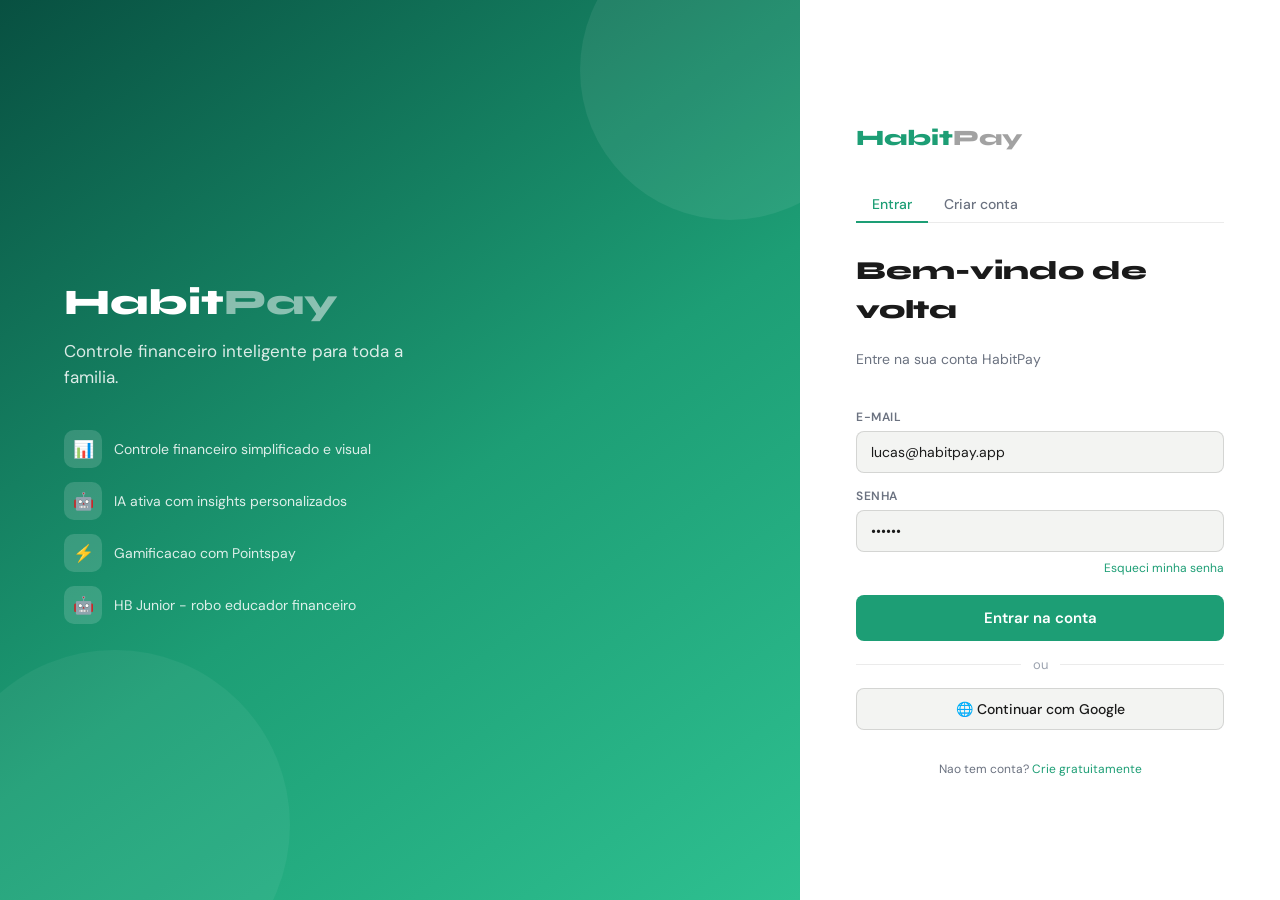
==== commit 56ec7183: "upload" ====
--- a/index.html
+++ b/index.html
@@ -1,790 +1,790 @@
-<!DOCTYPE html>
-<html lang="pt-BR">
-<head>
-<meta charset="UTF-8"/>
-<meta name="viewport" content="width=device-width,initial-scale=1.0"/>
-<title>HabitBank — Beta v4.1</title>
-<link rel="icon" href="HabitBank/favicon.png" type="image/x-icon">
-<link href="https://fonts.googleapis.com/css2?family=DM+Sans:opsz,wght@9..40,300;9..40,400;9..40,500;9..40,600&family=Syne:wght@700;800&display=swap" rel="stylesheet"/>
-<link rel="stylesheet" href="style.css">
-</head>
-<body>
-
-<!-- ========== LOGIN ========== -->
-<div id="sl" class="scr on">
-  <div class="ll">
-    <div class="llz">
-      <div class="ll-br">Habit<span>Bank</span></div>
-      <div class="ll-tg">Controle financeiro inteligente para toda a familia.</div>
-      <div class="ll-fs">
-        <div class="ll-f"><div class="ll-fi">&#128202;</div><div class="ll-ft">Controle financeiro simplificado e visual</div></div>
-        <div class="ll-f"><div class="ll-fi">&#129302;</div><div class="ll-ft">IA ativa com insights personalizados</div></div>
-        <div class="ll-f"><div class="ll-fi">&#9889;</div><div class="ll-ft">Gamificacao com Pointspay</div></div>
-        <div class="ll-f"><div class="ll-fi">&#129302;</div><div class="ll-ft">HB Junior - robo educador financeiro</div></div>
-      </div>
-    </div>
-  </div>
-  <div class="lr">
-    <div class="lr-lg">Habit<span>Bank</span></div>
-    <div class="ltabs">
-      <button class="ltab on" onclick="swTab(this,'s1f')">Entrar</button>
-      <button class="ltab" onclick="swTab(this,'s2f')">Criar conta</button>
-    </div>
-    <!-- SIGN IN -->
-    <div class="lf" id="s1f">
-      <div class="lh1">Bem-vindo de volta</div>
-      <div class="lsb">Entre na sua conta HabitBank</div>
-      <div class="lfd"><label class="llb">E-mail</label><input class="lin" type="email" id="le" value="lucas@habitbank.app"/></div>
-      <div class="lfd"><label class="llb">Senha</label><input class="lin" type="password" id="lp" value="123456"/><div class="lfg">Esqueci minha senha</div></div>
-      <button class="btn-l" onclick="doLogin()">Entrar na conta</button>
-      <div class="ldv">ou</div>
-      <button class="btn-sc" onclick="doLogin()">&#127760;&nbsp;Continuar com Google</button>
-      <div class="lfot">Nao tem conta? <a onclick="swTab(document.querySelectorAll('.ltab')[1],'s2f')">Crie gratuitamente</a></div>
-    </div>
-    <!-- REGISTER MULTI-STEP -->
-    <div class="lf hi" id="s2f">
-      <div class="rbar">
-        <div class="rdot cu" id="rd1">1</div><div class="rln" id="rl1"></div>
-        <div class="rdot" id="rd2">2</div><div class="rln" id="rl2"></div>
-        <div class="rdot" id="rd3">3</div><div class="rln" id="rl3"></div>
-        <div class="rdot" id="rd4">4</div><div class="rln" id="rl4"></div>
-        <div class="rdot" id="rd5">5</div>
-      </div>
-      <!-- STEP 1: Dados basicos -->
-      <div class="rst on" id="rs1">
-        <div class="lh1">Crie sua conta</div>
-        <div class="lsb">Comece com seus dados basicos</div>
-        <div class="lfd"><label class="llb">Nome completo</label><input class="lin" type="text" id="rn" placeholder="Seu nome completo"/></div>
-        <div class="lfd"><label class="llb">E-mail</label><input class="lin" type="email" id="re" placeholder="seu@email.com"/></div>
-        <div class="lfd"><label class="llb">Telefone</label>
-          <div class="ph-rw">
-            <select class="lin ph-dd" id="rddi">
-              <option value="+55">&#127463;&#127479; +55</option>
-              <option value="+1">&#127482;&#127480; +1</option>
-              <option value="+351">&#127477;&#127481; +351</option>
-              <option value="+34">&#127466;&#127480; +34</option>
-              <option value="+49">&#127465;&#127466; +49</option>
-              <option value="+33">&#127467;&#127479; +33</option>
-              <option value="+44">&#127468;&#127463; +44</option>
-              <option value="+39">&#127470;&#127481; +39</option>
-              <option value="+54">&#127462;&#127479; +54</option>
-            </select>
-            <input class="lin" type="tel" id="rph" placeholder="(00) 00000-0000" style="flex:1"/>
-          </div>
-        </div>
-        <div class="lfd"><label class="llb">Senha</label><input class="lin" type="password" id="rs" placeholder="Minimo 8 caracteres"/></div>
-        <div class="lfd"><label class="llb">Confirmar senha</label><input class="lin" type="password" id="rs2" placeholder="Repita a senha"/></div>
-        <button class="btn-l" onclick="rNext(2)">Continuar</button>
-        <div class="lfot">Ja tem conta? <a onclick="swTab(document.querySelectorAll('.ltab')[0],'s1f')">Entrar</a></div>
-      </div>
-      <!-- STEP 2: Tipo de uso -->
-      <div class="rst" id="rs2">
-        <div class="lh1">Como vai usar?</div>
-        <div class="lsb">Escolha o perfil que melhor descreve voce</div>
-        <div class="uso-g">
-          <button class="uso-o" onclick="selUso(this,'ind')"><span class="uso-i">&#128100;</span><div class="uso-n">Individual</div><div class="uso-d">Uso pessoal</div></button>
-          <button class="uso-o" onclick="selUso(this,'cas')"><span class="uso-i">&#128145;</span><div class="uso-n">Casal</div><div class="uso-d">Dois parceiros</div></button>
-          <button class="uso-o" onclick="selUso(this,'fam')"><span class="uso-i">&#127968;</span><div class="uso-n">Familia</div><div class="uso-d">Pais e filhos</div></button>
-          <button class="uso-o" onclick="selUso(this,'rep')"><span class="uso-i">&#128101;</span><div class="uso-n">Republica</div><div class="uso-d">Moradia compartilhada</div></button>
-          <button class="uso-o" onclick="selUso(this,'pme')"><span class="uso-i">&#127978;</span><div class="uso-n">Pequena empresa</div><div class="uso-d">Ate 49 funcionarios</div></button>
-          <button class="uso-o" onclick="selUso(this,'mme')"><span class="uso-i">&#127970;</span><div class="uso-n">Media empresa</div><div class="uso-d">50 a 499 funcionarios</div></button>
-        </div>
-        <!-- Extra: Casal -->
-        <div class="xf" id="xf-cas">
-          <div class="xf-ttl">&#128145; Dados do parceiro(a)</div>
-          <div class="lfd"><label class="llb">Nome do parceiro(a)</label><input class="lin" id="xpar" placeholder="Nome completo"/></div>
-          <div class="lfd"><label class="llb">E-mail do parceiro(a)</label><input class="lin" id="xpare" type="email" placeholder="email@parceiro.com"/></div>
-        </div>
-        <!-- Extra: Republica -->
-        <div class="xf" id="xf-rep">
-          <div class="xf-ttl">&#128101; Moradores da republica</div>
-          <div class="lfd"><label class="llb">Morador 2</label><input class="lin" id="xr2" placeholder="Nome completo"/></div>
-          <div class="lfd"><label class="llb">Morador 3 (opcional)</label><input class="lin" id="xr3" placeholder="Nome completo"/></div>
-          <div class="lfd"><label class="llb">Morador 4 (opcional)</label><input class="lin" id="xr4" placeholder="Nome completo"/></div>
-          <div style="font-size:12px;color:var(--mu)">Voce pode convidar mais moradores depois nas configuracoes.</div>
-        </div>
-        <!-- Extra: Empresa -->
-        <div class="xf" id="xf-emp">
-          <div class="xf-ttl">&#127970; Dados da empresa</div>
-          <div class="lfd"><label class="llb">Razao social</label><input class="lin" id="xenm" placeholder="Nome da empresa"/></div>
-          <div class="lfd"><label class="llb">CNPJ</label><input class="lin" id="xcnpj" placeholder="00.000.000/0000-00" maxlength="18" oninput="fmtCNPJ(this)"/></div>
-          <div class="lfd"><label class="llb">Cargo do responsavel</label><input class="lin" id="xcargo" placeholder="Ex: CEO, Diretor Financeiro"/></div>
-        </div>
-        <button class="btn-l" onclick="rNext(3)">Continuar</button>
-        <button class="rbk" onclick="rNext(1)">&#8592; Voltar</button>
-      </div>
-      <!-- STEP 3: Idioma -->
-      <div class="rst" id="rs3">
-        <div class="lh1">Idioma do app</div>
-        <div class="lsb">Escolha o idioma para sua experiencia</div>
-        <div class="lg-g" id="reg-lg">
-          <button class="lg-o on" onclick="selLg(this,'pt-BR')"><span class="lg-f">&#127463;&#127479;</span><div class="lg-n">Portugues</div><div class="lg-a">PT-BR</div></button>
-          <button class="lg-o" onclick="selLg(this,'en-US')"><span class="lg-f">&#127482;&#127480;</span><div class="lg-n">English</div><div class="lg-a">EN-US</div></button>
-          <button class="lg-o" onclick="selLg(this,'es-ES')"><span class="lg-f">&#127466;&#127480;</span><div class="lg-n">Espanol</div><div class="lg-a">ES</div></button>
-          <button class="lg-o" onclick="selLg(this,'fr-FR')"><span class="lg-f">&#127467;&#127479;</span><div class="lg-n">Francais</div><div class="lg-a">FR</div></button>
-          <button class="lg-o" onclick="selLg(this,'de-DE')"><span class="lg-f">&#127465;&#127466;</span><div class="lg-n">Deutsch</div><div class="lg-a">DE</div></button>
-          <button class="lg-o" onclick="selLg(this,'it-IT')"><span class="lg-f">&#127470;&#127481;</span><div class="lg-n">Italiano</div><div class="lg-a">IT</div></button>
-        </div>
-        <button class="btn-l" onclick="rNext(4)" style="margin-top:.5rem">Continuar</button>
-        <button class="rbk" onclick="rNext(2)">&#8592; Voltar</button>
-      </div>
-      <!-- STEP 4: 2FA -->
-      <div class="rst" id="rs4">
-        <div class="lh1">Verificacao em 2 etapas</div>
-        <div class="lsb">Enviamos um codigo de 6 digitos para confirmar sua identidade.</div>
-        <div style="background:var(--gl);border:1px solid rgba(29,158,117,.2);border-radius:var(--ra);padding:12px 14px;font-size:13px;color:var(--gd);display:flex;align-items:center;gap:8px;margin-bottom:.5rem">
-          <span>&#128241;</span><span id="r4ph">+55 (00) 00000-0000</span>
-          <button onclick="rNext(1)" style="margin-left:auto;font-family:var(--fb);background:none;border:none;color:var(--g);font-size:12px;cursor:pointer;font-weight:600">Alterar</button>
-        </div>
-        <div class="pin-rw">
-          <input class="pin-i" maxlength="1" type="text" inputmode="numeric" oninput="pinFwd(this,0)"/>
-          <input class="pin-i" maxlength="1" type="text" inputmode="numeric" oninput="pinFwd(this,1)"/>
-          <input class="pin-i" maxlength="1" type="text" inputmode="numeric" oninput="pinFwd(this,2)"/>
-          <input class="pin-i" maxlength="1" type="text" inputmode="numeric" oninput="pinFwd(this,3)"/>
-          <input class="pin-i" maxlength="1" type="text" inputmode="numeric" oninput="pinFwd(this,4)"/>
-          <input class="pin-i" maxlength="1" type="text" inputmode="numeric" oninput="pinFwd(this,5)"/>
-        </div>
-        <button class="btn-l" onclick="rNext(5)">Verificar e continuar</button>
-        <div style="text-align:center;margin-top:.75rem">
-          <button style="font-family:var(--fb);background:none;border:none;color:var(--g);font-size:13px;cursor:pointer" onclick="toast('Novo codigo enviado! &#128241;',true)">Reenviar codigo</button>
-        </div>
-        <button class="rbk" onclick="rNext(3)">&#8592; Voltar</button>
-      </div>
-      <!-- STEP 5: Sucesso -->
-      <div class="rst" id="rs5">
-        <div style="text-align:center;padding:.5rem 0">
-          <div style="font-size:52px;margin-bottom:1rem">&#127881;</div>
-          <div class="lh1" style="text-align:center">Conta criada!</div>
-          <div class="lsb" style="text-align:center">Voce ganhou <strong style="color:var(--g)">200 Pointspay</strong> de bonus por se cadastrar!</div>
-          <div style="background:var(--gl);border:1px solid rgba(29,158,117,.2);border-radius:var(--rb);padding:14px;margin:1rem 0;font-size:14px;color:var(--gd);line-height:1.7;text-align:left">&#9989; E-mail verificado<br>&#9989; Telefone confirmado via SMS<br>&#9989; Perfil e idioma configurados</div>
-          <button class="btn-l" onclick="enterApp()">Acessar o HabitBank</button>
-        </div>
-      </div>
-    </div>
-  </div>
-</div>
-
-<!-- ========== LANDING ========== -->
-<div id="sla" class="scr">
-  <div class="ltb">
-    <div class="llo">Habit<span>Bank</span></div>
-    <div style="display:flex;gap:8px">
-      <button class="btn-ol" onclick="goLogin()">Entrar</button>
-      <button class="btn-fl" onclick="enterApp()">Criar conta</button>
-    </div>
-  </div>
-  <div class="lhe">
-    <div class="eyb">&#10024; Versao Beta</div>
-    <h1>Sua vida financeira,<br><em>organizada de verdade.</em></h1>
-    <p>O HabitBank une controle financeiro, inteligencia artificial e gamificacao para transformar sua relacao com o dinheiro e de toda a familia.</p>
-    <div class="cta-r">
-      <button class="btn-ct" onclick="enterApp()">Acessar o app &rarr;</button>
-      <button class="btn-ct2" onclick="goLogin()">Ja tenho conta</button>
-    </div>
-  </div>
-  <div class="pill-g">
-    <div class="pill"><div class="pill-ic pi-g">&#128202;</div><h3>Controle simplificado</h3><p>Registre entradas e saidas com categorizacao inteligente e visualizacao clara.</p></div>
-    <div class="pill"><div class="pill-ic pi-a">&#129302;</div><h3>IA ativa</h3><p>Analisa comportamento, sugere melhorias e envia lembretes para manter consistencia.</p></div>
-    <div class="pill"><div class="pill-ic pi-b">&#9889;</div><h3>Gamificacao Pointspay</h3><p>Ganhe pontos por cada movimentacao e troque por recompensas reais!</p></div>
-    <div class="pill"><div class="pill-ic pi-p">&#129302;</div><h3>HB Junior</h3><p>Robo educador financeiro para criancas com missoes, mesada e conquistas.</p></div>
-  </div>
-  <div class="prof-s">
-    <div class="sec-t">Para cada perfil, uma experiencia</div>
-    <div class="sec-s">Do controle pessoal a educacao financeira infantil</div>
-    <div class="pc-g">
-      <div class="pc" onclick="enterApp()"><span class="pc-i">&#128100;</span><div class="pc-n">Pessoa fisica</div><div class="pc-d">Controle pessoal</div></div>
-      <div class="pc" onclick="enterApp()"><span class="pc-i">&#127978;</span><div class="pc-n">MEI</div><div class="pc-d">Pequenos negocios</div></div>
-      <div class="pc" onclick="enterApp()"><span class="pc-i">&#127970;</span><div class="pc-n">Empresa</div><div class="pc-d">PME com equipe</div></div>
-      <div class="pc jrc" onclick="enterApp()"><span class="pc-i">&#129302;</span><div class="pc-n">HB Junior</div><div class="pc-d">Robo educador</div></div>
-    </div>
-  </div>
-  <div class="lftr">
-    <div>&copy; 2025 HabitBank &mdash; Beta v4</div>
-    <div style="display:flex;gap:20px"><span style="cursor:pointer">Termos</span><span style="cursor:pointer">Privacidade</span></div>
-  </div>
-</div>
-
-<!-- ========== APP ========== -->
-<div id="sa" class="scr">
-
-  <!-- ONBOARDING MODAL -->
-  <div class="ov" id="ov">
-    <div class="mdl">
-      <div class="mst on" id="m1">
-        <div class="mlo">HabitBank</div>
-        <div style="font-size:11px;color:var(--mu);letter-spacing:.06em;text-transform:uppercase;margin-bottom:1.25rem">Versao Beta v4</div>
-        <div class="mtt">Bem-vindo a sua nova vida financeira</div>
-        <div class="msb">Vamos configurar sua conta em menos de 2 minutos.</div>
-        <button class="btn-m" onclick="nxStep(2)">Comecar configuracao</button>
-        <button class="btn-sk" onclick="closeOv()">Pular e explorar agora</button>
-        <div class="mds"><div class="mdt on"></div><div class="mdt"></div><div class="mdt"></div><div class="mdt"></div></div>
-      </div>
-      <div class="mst" id="m2">
-        <div class="mtt">Qual e o seu perfil?</div>
-        <div class="msb">Personalizamos com base no seu objetivo.</div>
-        <div class="pop">
-          <button class="pop-o" onclick="selPop(this)"><span class="pop-i">&#128100;</span><div class="pop-n">Pessoa fisica</div><div class="pop-d">Controle pessoal</div></button>
-          <button class="pop-o" onclick="selPop(this)"><span class="pop-i">&#127978;</span><div class="pop-n">MEI</div><div class="pop-d">Pequenos negocios</div></button>
-          <button class="pop-o" onclick="selPop(this)"><span class="pop-i">&#127970;</span><div class="pop-n">Empresa</div><div class="pop-d">PME</div></button>
-          <button class="pop-o" onclick="selPop(this)"><span class="pop-i">&#127891;</span><div class="pop-n">Estudante</div><div class="pop-d">Comecando</div></button>
-        </div>
-        <button class="btn-m" onclick="nxStep(3)">Continuar</button>
-        <div class="mds"><div class="mdt"></div><div class="mdt on"></div><div class="mdt"></div><div class="mdt"></div></div>
-      </div>
-      <div class="mst" id="m3">
-        <div class="mtt">Situacao financeira atual</div>
-        <div class="msb">Ajuda a IA a preparar seus primeiros insights.</div>
-        <div style="display:flex;flex-direction:column;gap:12px;margin-bottom:1.25rem">
-          <div class="ff"><label class="flb">Renda mensal (R$)</label><input class="fi" type="number" placeholder="Ex: 4.000"/></div>
-          <div class="ff"><label class="flb">Media de gastos (R$)</label><input class="fi" type="number" placeholder="Ex: 2.500"/></div>
-          <div class="ff"><label class="flb">Objetivo principal</label><select class="fsl"><option>Controlar gastos</option><option>Montar reserva</option><option>Quitar dividas</option><option>Investir</option></select></div>
-        </div>
-        <button class="btn-m" onclick="nxStep(4)">Proximo</button>
-        <div class="mds"><div class="mdt"></div><div class="mdt"></div><div class="mdt on"></div><div class="mdt"></div></div>
-      </div>
-      <div class="mst" id="m4">
-        <div style="text-align:center;padding:.5rem 0">
-          <div style="font-size:52px;margin-bottom:1rem">&#127881;</div>
-          <div class="mtt" style="text-align:center">Tudo pronto, Lucas!</div>
-          <div class="msb" style="text-align:center">Voce ganhou <strong style="color:var(--g)">200 Pointspay</strong> de bonus!</div>
-          <button class="btn-m" onclick="closeOv()">Acessar o HabitBank</button>
-        </div>
-        <div class="mds" style="margin-top:1.25rem"><div class="mdt"></div><div class="mdt"></div><div class="mdt"></div><div class="mdt on"></div></div>
-      </div>
-    </div>
-  </div>
-
-  <div class="shell">
-    <!-- SIDEBAR -->
-    <aside class="sdb">
-      <div class="s-lg">Habit<span>Bank</span></div>
-      <div class="s-bt">Beta v4</div>
-      <div class="ng">Principal</div>
-      <button class="ni on" onclick="goPage('d',this)"><svg viewBox="0 0 24 24" fill="none" stroke="currentColor" stroke-width="2"><rect x="3" y="3" width="7" height="7" rx="1"/><rect x="14" y="3" width="7" height="7" rx="1"/><rect x="3" y="14" width="7" height="7" rx="1"/><rect x="14" y="14" width="7" height="7" rx="1"/></svg>Dashboard</button>
-      <button class="ni" onclick="goPage('r',this)"><svg viewBox="0 0 24 24" fill="none" stroke="currentColor" stroke-width="2"><circle cx="12" cy="12" r="9"/><path d="M12 8v8M8 12h8"/></svg>Registrar</button>
-      <button class="ni" onclick="goPage('e',this)"><svg viewBox="0 0 24 24" fill="none" stroke="currentColor" stroke-width="2"><path d="M9 5H7a2 2 0 00-2 2v12a2 2 0 002 2h10a2 2 0 002-2V7a2 2 0 00-2-2h-2M9 5a2 2 0 002 2h2a2 2 0 002-2M9 5a2 2 0 012-2h2a2 2 0 012 2"/></svg>Extrato</button>
-      <button class="ni" onclick="goPage('m',this)"><svg viewBox="0 0 24 24" fill="none" stroke="currentColor" stroke-width="2"><path d="M12 22s8-4 8-10V5l-8-3-8 3v7c0 6 8 10 8 10z"/></svg>Metas</button>
-      <div class="ng">Familia</div>
-      <button class="ni jn" onclick="goPage('j',this)"><svg viewBox="0 0 24 24" fill="none" stroke="currentColor" stroke-width="2"><circle cx="12" cy="8" r="4"/><path d="M8 21v-1a4 4 0 018 0v1"/><path d="M16 11c2 .5 4 2 4 5M8 11c-2 .5-4 2-4 5"/></svg>HB Junior</button>
-      <div class="ng">Recompensas</div>
-      <button class="ni" onclick="goPage('p',this)"><svg viewBox="0 0 24 24" fill="none" stroke="currentColor" stroke-width="2"><polygon points="13 2 3 14 12 14 11 22 21 10 12 10 13 2"/></svg>Pointspay</button>
-      <div class="ng">Inteligencia</div>
-      <button class="ni" onclick="goPage('ia',this)"><svg viewBox="0 0 24 24" fill="none" stroke="currentColor" stroke-width="2"><path d="M9.5 2A2.5 2.5 0 0112 4.5v15a2.5 2.5 0 01-5 0v-15A2.5 2.5 0 019.5 2zM14.5 8A2.5 2.5 0 0117 10.5v9a2.5 2.5 0 01-5 0v-9A2.5 2.5 0 0114.5 8z"/></svg>IA Financeira</button>
-      <div class="ng">Conta</div>
-      <button class="ni" onclick="goPage('cfg',this)"><svg viewBox="0 0 24 24" fill="none" stroke="currentColor" stroke-width="2"><circle cx="12" cy="12" r="3"/><path d="M19.4 15a1.65 1.65 0 00.33 1.82l.06.06a2 2 0 010 2.83 2 2 0 01-2.83 0l-.06-.06a1.65 1.65 0 00-1.82-.33 1.65 1.65 0 00-1 1.51V21a2 2 0 01-4 0v-.09A1.65 1.65 0 009 19.4a1.65 1.65 0 00-1.82.33l-.06-.06a2 2 0 01-2.83-2.83l.06-.06A1.65 1.65 0 004.68 15a1.65 1.65 0 00-1.51-1H3a2 2 0 010-4h.09A1.65 1.65 0 004.6 9a1.65 1.65 0 00-.33-1.82l-.06-.06a2 2 0 012.83-2.83l.06.06A1.65 1.65 0 009 4.68a1.65 1.65 0 001-1.51V3a2 2 0 014 0v.09a1.65 1.65 0 001 1.51 1.65 1.65 0 001.82-.33l.06-.06a2 2 0 012.83 2.83l-.06.06A1.65 1.65 0 0019.4 9a1.65 1.65 0 001.51 1H21a2 2 0 010 4h-.09a1.65 1.65 0 00-1.51 1z"/></svg>Configuracoes</button>
-      <button class="ni" onclick="goPage('so',this)"><svg viewBox="0 0 24 24" fill="none" stroke="currentColor" stroke-width="2"><circle cx="12" cy="12" r="10"/><path d="M12 16v-4M12 8h.01"/></svg>Sobre nos</button>
-      <button class="ni" onclick="goPage('co',this)"><svg viewBox="0 0 24 24" fill="none" stroke="currentColor" stroke-width="2"><path d="M21 15a2 2 0 01-2 2H7l-4 4V5a2 2 0 012-2h14a2 2 0 012 2z"/></svg>Contato</button>
-      <div class="sbf">
-        <div class="uch" onclick="goPage('cfg',null)">
-          <div class="ava">LM</div>
-          <div><div class="un">Lucas Martins</div><div class="ul">&#9889; Nivel Prata</div></div>
-        </div>
-      </div>
-    </aside>
-
-    <div class="mn">
-      <!-- MOBILE TOPBAR -->
-      <div class="mtp">
-        <div class="ml">Habit<span>Bank</span></div>
-        <div style="display:flex;align-items:center;gap:10px">
-          <div class="pch" style="font-size:12px;padding:4px 10px"><svg width="13" height="13" viewBox="0 0 24 24" fill="none" stroke="currentColor" stroke-width="2.5"><polygon points="13 2 3 14 12 14 11 22 21 10 12 10 13 2"/></svg><span id="pmob">1.240 pts</span></div>
-          <button class="nb" style="width:32px;height:32px;font-size:15px">&#128276;<div class="nbd"></div></button>
-        </div>
-      </div>
-      <!-- DESKTOP TOPBAR -->
-      <div class="tpb">
-        <div class="tb-t" id="tbtl">Dashboard</div>
-        <div class="tb-r">
-          <div class="pch"><svg width="14" height="14" viewBox="0 0 24 24" fill="none" stroke="currentColor" stroke-width="2.5"><polygon points="13 2 3 14 12 14 11 22 21 10 12 10 13 2"/></svg><span id="ptsd">1.240 pts</span></div>
-          <button class="nb">&#128276;<div class="nbd"></div></button>
-        </div>
-      </div>
-
-      <!-- DASHBOARD -->
-      <div id="pd" class="pg on">
-        <div class="ph"><h1>Ola, Lucas &#128075;</h1><p>Segunda-feira, 23 de marco &middot; Sequencia de <strong>7 dias &#128293;</strong></p></div>
-        <div class="bh">
-          <div class="bhl">Saldo atual</div>
-          <div class="bha" id="hsal">R$ 3.420,00</div>
-          <div class="bhr">
-            <div><div class="bsl">Receitas marco</div><div class="bsv in" id="hent">+ R$ 4.600</div></div>
-            <div><div class="bsl">Despesas marco</div><div class="bsv out" id="hsai">- R$ 2.180</div></div>
-            <div><div class="bsl">Pointspay hoje</div><div class="bsv" style="color:#fcd34d">+80 pts</div></div>
-          </div>
-        </div>
-        <div class="g4">
-          <div class="met"><div class="ml2">Gastos do mes</div><div class="mv r" id="mgas">R$ 2.180</div><div class="mb2 dn">&#9650; 8% vs fev</div></div>
-          <div class="met"><div class="ml2">Meta poupanca</div><div class="mv g">72%</div><div class="mb2 up">&#9650; +5%</div></div>
-          <div class="met"><div class="ml2">Pointspay</div><div class="mv a" id="mpts">1.240</div><div class="ms">+80 hoje</div></div>
-          <div class="met"><div class="ml2">Contas a vencer</div><div class="mv b">3</div><div class="ms">Proxima: 3 dias</div></div>
-        </div>
-        <div class="g2">
-          <div class="card"><div class="ch"><div class="ct">Receitas x Despesas - marco</div></div><div class="bc" id="bch"></div><div style="display:flex;gap:14px;margin-top:10px"><div style="display:flex;align-items:center;gap:5px;font-size:12px;color:var(--mu)"><div style="width:10px;height:10px;border-radius:2px;background:var(--g)"></div>Receitas</div><div style="display:flex;align-items:center;gap:5px;font-size:12px;color:var(--mu)"><div style="width:10px;height:10px;border-radius:2px;background:var(--re);opacity:.75"></div>Despesas</div></div></div>
-          <div class="card"><div class="ch"><div class="ct">Distribuicao de gastos</div></div>
-            <div style="display:flex;flex-direction:column;gap:9px">
-              <div><div style="display:flex;justify-content:space-between;font-size:13px;margin-bottom:4px"><span>&#127968; Moradia</span><span style="color:var(--mu)">R$ 950 &middot; 44%</span></div><div class="pb"><div class="pf" style="width:44%"></div></div></div>
-              <div><div style="display:flex;justify-content:space-between;font-size:13px;margin-bottom:4px"><span>&#127828; Alimentacao</span><span style="color:var(--mu)">R$ 680 &middot; 31%</span></div><div class="pb"><div class="pf a" style="width:31%"></div></div></div>
-              <div><div style="display:flex;justify-content:space-between;font-size:13px;margin-bottom:4px"><span>&#127918; Lazer</span><span style="color:var(--mu)">R$ 330 &middot; 15%</span></div><div class="pb"><div class="pf r" style="width:15%"></div></div></div>
-              <div><div style="display:flex;justify-content:space-between;font-size:13px;margin-bottom:4px"><span>&#128663; Transporte</span><span style="color:var(--mu)">R$ 220 &middot; 10%</span></div><div class="pb"><div class="pf b" style="width:10%"></div></div></div>
-            </div>
-          </div>
-        </div>
-        <div class="g2">
-          <div class="card"><div class="ch"><div class="ct">Consistencia - marco</div></div><div class="sg" id="strk"></div><div style="display:flex;align-items:center;gap:16px;margin-top:10px"><div style="font-family:var(--fd);font-size:28px;font-weight:800;color:var(--g)">7</div><div><div style="font-size:14px;font-weight:600">dias consecutivos &#128293;</div><div style="font-size:12px;color:var(--mu)">+100 pts ao completar 14 dias!</div></div></div></div>
-          <div class="card"><div class="ch"><div class="ct">Ultimas movimentacoes</div><button class="ca" onclick="goPage('e',null)">Ver todas</button></div><div id="dtxl"></div></div>
-        </div>
-      </div>
-
-      <!-- REGISTRAR -->
-      <div id="pr" class="pg">
-        <div class="ph"><h1>Nova movimentacao</h1><p>Registre e ganhe <strong style="color:var(--g)">+20 Pointspay</strong> automaticamente</p></div>
-        <div style="max-width:560px">
-          <div class="card">
-            <div class="ttg"><button class="tb on e" id="bte" onclick="setTp('e')">&#128176; Entrada</button><button class="tb s" id="bts2" onclick="setTp('s')">&#128184; Saida</button></div>
-            <div class="fg">
-              <div class="ff full"><label class="flb">Descricao</label><input class="fi" id="fdsc" type="text" placeholder="Ex: Salario, Mercado..."/></div>
-              <div class="ff"><label class="flb">Valor (R$)</label><input class="fi" id="fvl" type="number" placeholder="0,00" min="0" step="0.01"/></div>
-              <div class="ff"><label class="flb">Data</label><input class="fi" id="fdt" type="date"/></div>
-              <div class="ff"><label class="flb">Categoria</label><select class="fsl" id="fct"><option>&#127828; Alimentacao</option><option>&#127968; Moradia</option><option>&#128663; Transporte</option><option>&#128138; Saude</option><option>&#127918; Lazer</option><option>&#128084; Vestuario</option><option>&#128218; Educacao</option><option>&#128188; Salario</option><option>&#128187; Freelance</option><option>&#128230; Outros</option></select></div>
-              <div class="ff"><label class="flb">Conta / Cartao</label><select class="fsl" id="fct2"><option>Conta corrente</option><option>Poupanca</option><option>Cartao de credito</option><option>Dinheiro</option><option>PIX</option></select></div>
-              <div class="ff full"><label class="flb">Observacao</label><input class="fi" type="text" placeholder="Detalhes adicionais..."/></div>
-            </div>
-            <button class="btn-pr" onclick="regTx()">Registrar movimentacao</button>
-          </div>
-          <div class="aih"><div class="aio">&#10024;</div><div><div class="ait">Dica da IA</div><div class="aix">Envie foto de comprovantes e a IA preenchera os dados automaticamente. Disponivel na versao completa!</div></div></div>
-        </div>
-      </div>
-
-      <!-- EXTRATO -->
-      <div id="pe" class="pg">
-        <div class="ph"><h1>Extrato completo</h1><p>Historico de todas as suas movimentacoes</p></div>
-        <div class="card">
-          <div style="display:flex;gap:10px;margin-bottom:1rem;flex-wrap:wrap">
-            <select class="fsl" style="flex:1;min-width:120px" id="ftp" onchange="renExt()"><option value="">Todos os tipos</option><option value="e">Entradas</option><option value="s">Saidas</option></select>
-            <select class="fsl" style="flex:1;min-width:140px" id="fct3" onchange="renExt()"><option value="">Todas as categorias</option><option>&#127828; Alimentacao</option><option>&#127968; Moradia</option><option>&#128663; Transporte</option><option>&#128138; Saude</option><option>&#127918; Lazer</option><option>&#128188; Salario</option><option>&#128187; Freelance</option></select>
-          </div>
-          <div id="extl"></div>
-        </div>
-      </div>
-
-      <!-- METAS -->
-      <div id="pm" class="pg">
-        <div class="ph"><h1>Minhas metas</h1><p>Acompanhe o progresso dos seus objetivos</p></div>
-        <div class="g2">
-          <div class="card"><div class="ch"><div class="ct">&#127958; Reserva de emergencia</div></div><div style="font-family:var(--fd);font-size:32px;font-weight:800;color:var(--g)">R$ 7.200</div><div style="font-size:13px;color:var(--mu);margin:4px 0 12px">de R$ 12.000 &middot; 60%</div><div class="pb"><div class="pf" style="width:60%"></div></div><div style="font-size:12px;color:var(--mu);margin-top:6px">Faltam R$ 4.800 &middot; Previsao: ago 2025</div></div>
-          <div class="card"><div class="ch"><div class="ct">&#128663; Carro novo</div></div><div style="font-family:var(--fd);font-size:32px;font-weight:800;color:var(--bl)">R$ 12.000</div><div style="font-size:13px;color:var(--mu);margin:4px 0 12px">de R$ 40.000 &middot; 30%</div><div class="pb"><div class="pf b" style="width:30%"></div></div><div style="font-size:12px;color:var(--mu);margin-top:6px">Previsao: 2027</div></div>
-          <div class="card"><div class="ch"><div class="ct">&#9992; Viagem - Europa</div></div><div style="font-family:var(--fd);font-size:32px;font-weight:800;color:var(--am)">R$ 3.500</div><div style="font-size:13px;color:var(--mu);margin:4px 0 12px">de R$ 8.000 &middot; 44%</div><div class="pb"><div class="pf a" style="width:44%"></div></div><div style="font-size:12px;color:var(--mu);margin-top:6px">Previsao: dez 2025</div></div>
-          <div class="card" style="display:flex;flex-direction:column;align-items:center;justify-content:center;border-style:dashed;cursor:pointer;min-height:120px" onclick="toast('Criacao de metas em breve!')"><div style="font-size:36px;margin-bottom:8px">+</div><div style="font-size:14px;font-weight:600;color:var(--mu)">Nova meta</div></div>
-        </div>
-      </div>
-
-      <!-- HB JUNIOR -->
-      <div id="pj" class="pg">
-        <div class="ph"><h1>HB Junior &#129302;</h1><p>Robo educador financeiro para criancas e adolescentes</p></div>
-        <div class="jhr">
-          <div style="position:relative;z-index:1">
-            <div class="jbg">&#129302; HB Junior</div>
-            <div style="font-family:var(--fd);font-size:clamp(18px,3vw,24px);font-weight:800;color:#fff;margin-bottom:6px">Aprender sobre dinheiro e divertido!</div>
-            <div style="font-size:14px;color:rgba(255,255,255,.85);max-width:480px;line-height:1.6">O HB Junior e um robo inteligente que conversa com seus filhos, propoe missoes financeiras, controla a mesada e ensina o valor do dinheiro com gamificacao.</div>
-          </div>
-          <div style="text-align:center;position:relative;z-index:1"><span class="rb">&#129302;</span><div style="font-size:13px;color:rgba(255,255,255,.8);font-weight:600;margin-top:4px">HB Junior</div></div>
-        </div>
-        <div class="card" style="padding:0;overflow:hidden">
-          <div style="background:var(--jrl);padding:.875rem 1.25rem;border-bottom:1px solid var(--bd);display:flex;align-items:center;gap:10px">
-            <span style="font-size:22px">&#129302;</span>
-            <div><div style="font-size:14px;font-weight:700;color:var(--jrd)">HB Junior</div><div style="font-size:12px;color:var(--jr)">&#9679; Online agora</div></div>
-          </div>
-          <div class="jms" id="jms">
-            <div class="jmg bot"><div class="jmgs" style="color:var(--jrd)">HB Junior</div>Ola, Pedro! &#128075; Hoje e dia de revisar suas financas. Voce ja guardou R$ 24 da mesada este mes &mdash; otimo progresso! &#128055;</div>
-            <div class="jmg bot"><div class="jmgs" style="color:var(--jrd)">HB Junior</div>Sua meta do Nintendo Switch esta a 47%! Se guardar R$ 50 por mes, voce consegue em 3 meses. Vamos? &#127918;</div>
-            <div class="jmg usr"><div class="jmgs" style="color:rgba(255,255,255,.8)">Pedro</div>Sim! Quero muito &#128516;</div>
-            <div class="jmg bot"><div class="jmgs" style="color:var(--jrd)">HB Junior</div>Incrivel! &#127775; Nova missao: complete a lista de compras com a mamae hoje e ganhe +30 Pointspay!</div>
-          </div>
-          <div class="jci">
-            <input type="text" id="jci" placeholder="Pergunte algo ao HB Junior..." onkeydown="if(event.key==='Enter')sendJr()"/>
-            <button class="jcs" onclick="sendJr()">Enviar</button>
-          </div>
-        </div>
-        <div class="card">
-          <div class="ch"><div class="ct">Perfis das criancas</div><button class="ca" onclick="toast('Adicionar crianca em breve!')">+ Adicionar</button></div>
-          <div class="kr">
-            <div class="kc sel" onclick="selKid(this)"><div class="kav" style="background:var(--jrl)">&#129306;</div><div class="kn">Pedro</div><div class="kg">10 anos &middot; 4 serie</div><div class="kp">&#9889; 480 Pointspay</div><div style="margin-top:8px"><div class="pb"><div class="pf j" style="width:64%"></div></div><div style="font-size:11px;color:var(--mu);margin-top:3px">Explorador &middot; 64%</div></div></div>
-            <div class="kc" onclick="selKid(this)"><div class="kav" style="background:#fce7f3">&#128105;</div><div class="kn">Ana</div><div class="kg">7 anos &middot; 2 serie</div><div class="kp">&#9889; 210 Pointspay</div><div style="margin-top:8px"><div class="pb"><div class="pf j" style="width:42%"></div></div><div style="font-size:11px;color:var(--mu);margin-top:3px">Iniciante &middot; 42%</div></div></div>
-            <div class="kc" style="border-style:dashed;display:flex;flex-direction:column;align-items:center;justify-content:center;min-height:100px" onclick="toast('Em breve!')"><div style="font-size:28px;margin-bottom:6px">+</div><div style="font-size:13px;font-weight:600;color:var(--mu)">Adicionar</div></div>
-          </div>
-        </div>
-        <div class="g2">
-          <div class="card"><div class="ch"><div class="ct">Missoes do Pedro &#128506;</div></div>
-            <div class="jt"><div class="jtic">&#128055;</div><div class="jtin"><div class="jtn">Guardar mesada</div><div class="jtd">Guarde 30% da mesada este mes</div><div class="pb" style="margin-top:6px"><div class="pf j" style="width:80%"></div></div></div><div class="jtp">+50 pts</div></div>
-            <div class="jt"><div class="jtic">&#128717;</div><div class="jtin"><div class="jtn">Lista de compras</div><div class="jtd">Ajude a fazer a lista semanal</div><div class="pb" style="margin-top:6px"><div class="pf j" style="width:100%"></div></div><div style="font-size:11px;color:var(--jr);font-weight:600;margin-top:2px">Concluida!</div></div><div class="jtp">+30 pts</div></div>
-            <div class="jt"><div class="jtic">&#128218;</div><div class="jtin"><div class="jtn">Quiz financeiro</div><div class="jtd">Complete "O que e dinheiro?"</div><div class="pb" style="margin-top:6px"><div class="pf j" style="width:0%"></div></div></div><div class="jtp">+40 pts</div></div>
-          </div>
-          <div>
-            <div class="alc"><div style="display:flex;justify-content:space-between;align-items:center;margin-bottom:12px"><div><div style="font-size:12px;font-weight:600;color:var(--jrd);text-transform:uppercase;letter-spacing:.06em">Mesada - Pedro</div><div style="font-family:var(--fd);font-size:28px;font-weight:800;color:var(--jrd);margin-top:2px">R$ 80,00</div></div><button class="bts" style="border-color:var(--jr);color:var(--jr)">Ajustar</button></div><div style="display:flex;gap:16px"><div><div style="font-size:11px;color:var(--jrd);opacity:.8">Gasto</div><div style="font-size:16px;font-weight:700;color:var(--re)">R$ 35</div></div><div><div style="font-size:11px;color:var(--jrd);opacity:.8">Guardado</div><div style="font-size:16px;font-weight:700;color:var(--jr)">R$ 24</div></div><div><div style="font-size:11px;color:var(--jrd);opacity:.8">Disponivel</div><div style="font-size:16px;font-weight:700;color:var(--tx)">R$ 21</div></div></div></div>
-            <div class="card" style="margin-bottom:0"><div class="ch"><div class="ct">&#127919; Objetivo do Pedro</div></div><div style="display:flex;align-items:center;gap:14px;margin-bottom:10px"><div style="font-size:32px">&#127918;</div><div><div style="font-size:14px;font-weight:600">Nintendo Switch</div><div style="font-size:12px;color:var(--mu)">Meta: R$ 300 &middot; Guardado: R$ 140</div></div></div><div class="pb" style="height:12px"><div class="pf j" style="width:47%"></div></div><div style="font-size:12px;color:var(--mu);margin-top:6px">47% &middot; Faltam R$ 160 &middot; ~3 meses</div></div>
-          </div>
-        </div>
-      </div>
-
-      <!-- POINTSPAY -->
-      <div id="pp" class="pg">
-        <div class="ph"><h1>Pointspay</h1><p>Seu programa de recompensas por disciplina financeira</p></div>
-        <div class="ph2">
-          <div><div class="phl">Seu saldo</div><div class="phv" id="phv">1.240</div><div class="phs">+80 hoje &middot; +200 esta semana</div></div>
-          <div class="plb"><span class="pli">&#9889;</span><div class="pln">Prata</div></div>
-        </div>
-        <div class="card">
-          <div class="ct" style="margin-bottom:1rem">Evolucao de nivel</div>
-          <div class="lgr">
-            <div class="lc"><div class="li">&#127807;</div><div class="ln">Bronze</div><div class="lp">0-500 pts</div></div>
-            <div class="lc cu"><div class="li">&#9889;</div><div class="ln">Prata</div><div class="lp">500-2k pts</div></div>
-            <div class="lc"><div class="li">&#128142;</div><div class="ln">Ouro</div><div class="lp">2k-5k pts</div></div>
-            <div class="lc"><div class="li">&#127942;</div><div class="ln">Elite</div><div class="lp">5k+ pts</div></div>
-          </div>
-          <div style="display:flex;justify-content:space-between;font-size:12px;color:var(--mu);margin-bottom:5px"><span>Prata &rarr; Ouro</span><span id="pplbl">1.240 / 2.000 pts</span></div>
-          <div class="pb" style="height:10px"><div class="pf" id="ppbar" style="width:62%"></div></div>
-          <div style="font-size:12px;color:var(--mu);margin-top:6px">Faltam <strong id="ppflt">760</strong> pts para o Ouro &#128142;</div>
-        </div>
-        <div class="card">
-          <div class="ch"><div class="ct">Desafios ativos</div></div>
-          <div class="chi"><div class="chic">&#128197;</div><div class="chin"><div class="chn">7 dias de registros</div><div class="chd">Registre ao menos 1 movimentacao por dia</div><div class="pb" style="margin-top:8px"><div class="pf" style="width:100%"></div></div><div style="font-size:11px;color:var(--g);margin-top:3px;font-weight:600">Completo!</div></div><div class="chp">+100 pts</div></div>
-          <div class="chi"><div class="chic">&#127974;</div><div class="chin"><div class="chn">Meta de poupanca</div><div class="chd">Atinja R$ 1.000 guardados este mes</div><div class="pb" style="margin-top:8px"><div class="pf" style="width:72%"></div></div></div><div class="chp">+200 pts</div></div>
-          <div class="chi"><div class="chic">&#9986;</div><div class="chin"><div class="chn">Corte de lazer</div><div class="chd">Reduza lazer em 20% vs mes anterior</div><div class="pb" style="margin-top:8px"><div class="pf a" style="width:40%"></div></div></div><div class="chp">+150 pts</div></div>
-        </div>
-        <div class="card">
-          <div class="ch"><div class="ct">Resgatar recompensas</div></div>
-          <div class="rwg">
-            <div class="rwc"><span class="rwe">&#128184;</span><div class="rwn">Cashback 5%</div><div class="rwp">Compras no app parceiro</div><div class="rwr"><div class="rwpt">500 pts</div><button class="btn-rs" onclick="resgatar('Cashback 5%',500)">Resgatar</button></div></div>
-            <div class="rwc"><span class="rwe">&#11088;</span><div class="rwn">Premium - 1 mes</div><div class="rwp">Funcionalidades avancadas</div><div class="rwr"><div class="rwpt">1.000 pts</div><button class="btn-rs" onclick="resgatar('Premium',1000)">Resgatar</button></div></div>
-            <div class="rwc"><span class="rwe">&#127978;</span><div class="rwn">Desconto parceiro</div><div class="rwp">Lojas selecionadas</div><div class="rwr"><div class="rwpt">300 pts</div><button class="btn-rs" onclick="resgatar('Desconto',300)">Resgatar</button></div></div>
-            <div class="rwc"><span class="rwe">&#127873;</span><div class="rwn">Brinde digital</div><div class="rwp">Surprise exclusivo</div><div class="rwr"><div class="rwpt">200 pts</div><button class="btn-rs" onclick="resgatar('Brinde',200)">Resgatar</button></div></div>
-          </div>
-        </div>
-        <div class="card">
-          <div class="ch"><div class="ct">Extrato de Pointspay</div><div style="font-size:12px;color:var(--mu)">Ultimos 30 dias</div></div>
-          <div id="pext"></div>
-        </div>
-      </div>
-
-      <!-- IA FINANCEIRA -->
-      <div id="pia" class="pg">
-        <div class="ph"><h1>IA Financeira</h1><p>Analise inteligente baseada no seu comportamento</p></div>
-        <div class="aih"><div class="aio">&#129302;</div><div><div class="ait">Analise da semana &middot; 23/03/2025</div><div class="aix">Parabens! Voce manteve sua sequencia de 7 dias. Seus gastos com alimentacao cresceram 18% vs mes passado &mdash; considere revisar refeicoes fora de casa para ampliar sua margem de poupanca.</div></div></div>
-        <div class="g2">
-          <div class="card"><div class="ch"><div class="ct">Insights personalizados</div></div>
-            <div class="ii"><div class="id g"></div><div class="itx">Sua taxa de poupanca de <strong>72%</strong> esta acima da media de usuarios com perfil similar.</div></div>
-            <div class="ii"><div class="id a"></div><div class="itx">Assinaturas somam <strong>R$ 180/mes</strong>. Economia potencial de ate R$ 80.</div></div>
-            <div class="ii"><div class="id r"></div><div class="itx">Conta de energia vence em <strong>3 dias</strong>. Nao esqueca!</div></div>
-            <div class="ii"><div class="id g"></div><div class="itx">Se manter o ritmo, atingira a reserva em <strong>agosto</strong>.</div></div>
-          </div>
-          <div class="card"><div class="ch"><div class="ct">Previsao do mes</div></div>
-            <div class="g3" style="gap:10px;margin-bottom:1rem">
-              <div style="text-align:center"><div style="font-size:11px;color:var(--mu);text-transform:uppercase;margin-bottom:5px">Receita</div><div style="font-family:var(--fd);font-size:20px;font-weight:800;color:var(--g)">R$4.600</div></div>
-              <div style="text-align:center"><div style="font-size:11px;color:var(--mu);text-transform:uppercase;margin-bottom:5px">Gasto</div><div style="font-family:var(--fd);font-size:20px;font-weight:800;color:var(--re)">R$2.950</div></div>
-              <div style="text-align:center"><div style="font-size:11px;color:var(--mu);text-transform:uppercase;margin-bottom:5px">Poupanca</div><div style="font-family:var(--fd);font-size:20px;font-weight:800;color:var(--bl)">R$1.650</div></div>
-            </div>
-            <div style="background:var(--gp);border:1px solid rgba(29,158,117,.2);border-radius:var(--ra);padding:10px 14px;font-size:13px;color:var(--gd)">&#128161; Reduzindo R$ 150 em alimentacao, voce economiza R$ 1.800 ate o fim do mes.</div>
-          </div>
-        </div>
-      </div>
-
-      <!-- CONFIGURACOES -->
-      <div id="pcfg" class="pg">
-        <div class="ph"><h1>Configuracoes</h1><p>Gerencie sua conta, familia e preferencias</p></div>
-        <div class="stb">
-          <button class="stab on" onclick="goSP('prf',this)">&#128100; Perfil</button>
-          <button class="stab" onclick="goSP('fam',this)">&#128106; Familia</button>
-          <button class="stab" onclick="goSP('cnt',this)">&#127974; Contas</button>
-          <button class="stab" onclick="goSP('mon',this)">&#128202; Monitoramento</button>
-          <button class="stab" onclick="goSP('obj',this)">&#127919; Objetivos</button>
-          <button class="stab" onclick="goSP('ntf',this)">&#128276; Notificacoes</button>
-          <button class="stab" onclick="goSP('lng',this)">&#127760; Idioma</button>
-          <button class="stab" onclick="goSP('cta',this)">&#128274; Conta</button>
-        </div>
-        <!-- PERFIL -->
-        <div class="sp on" id="sp-prf">
-          <div class="card">
-            <div style="display:flex;align-items:center;gap:18px;margin-bottom:1.5rem;flex-wrap:wrap">
-              <div style="width:72px;height:72px;border-radius:50%;background:var(--g);display:flex;align-items:center;justify-content:center;font-size:26px;font-weight:800;color:#fff;flex-shrink:0">LM</div>
-              <div><div style="font-family:var(--fd);font-size:20px;font-weight:800">Lucas Martins</div><div style="font-size:13px;color:var(--mu)">lucas@habitbank.app</div><div style="margin-top:6px"><span class="sbg ok">&#9889; Nivel Prata</span></div></div>
-              <button class="bts" style="margin-left:auto">Editar foto</button>
-            </div>
-            <div class="sst">Dados pessoais</div>
-            <div class="fg" style="margin-bottom:1.25rem">
-              <div class="ff"><label class="flb">Nome completo</label><input class="fi" value="Lucas Martins"/></div>
-              <div class="ff"><label class="flb">CPF</label><input class="fi" type="password" value="00000000000"/></div>
-              <div class="ff"><label class="flb">Data de nascimento</label><input class="fi" type="date" value="1992-05-14"/></div>
-              <div class="ff"><label class="flb">Telefone</label><input class="fi" value="(41) 99999-0000"/></div>
-              <div class="ff full"><label class="flb">E-mail</label><input class="fi" value="lucas@habitbank.app"/></div>
-            </div>
-            <button class="btn-pr" style="max-width:200px" onclick="toast('Dados salvos! ✅',true)">Salvar alteracoes</button>
-          </div>
-          <div class="card">
-            <div class="sst">Seguranca</div>
-            <div class="sro"><div><div class="slb">Alterar senha</div><div class="sds">Ultima alteracao ha 3 meses</div></div><button class="bts" onclick="toast('Link enviado ao e-mail')">Alterar</button></div>
-            <div class="sro"><div><div class="slb">Autenticacao em 2 fatores</div><div class="sds">Camada extra de seguranca</div></div><button class="tog on" onclick="togBtn(this)"></button></div>
-            <div class="sro"><div><div class="slb">Biometria</div><div class="sds">Face ID ou digital</div></div><button class="tog on" onclick="togBtn(this)"></button></div>
-          </div>
-        </div>
-        <!-- FAMILIA -->
-        <div class="sp" id="sp-fam">
-          <div class="card">
-            <div class="ch"><div class="ct">Membros da familia</div><button class="ca" onclick="toast('Convidar em breve!')">+ Convidar</button></div>
-            <div class="sst" style="margin-bottom:12px">Parentesco e controle de acesso</div>
-            <div class="ri"><div class="rav" style="background:var(--gl)">&#128100;</div><div><div class="rn">Lucas Martins</div><div class="rr">Titular &middot; Administrador</div></div><div style="margin-left:auto"><span class="sbg ok">Admin</span></div></div>
-            <div class="ri"><div class="rav" style="background:#fce7f3">&#128105;</div><div><div class="rn">Camila Martins</div><div class="rr">Conjuge &middot; Acesso total</div></div><div style="margin-left:auto;display:flex;gap:6px;align-items:center"><span class="sbg ok">Ativo</span><button class="bts" onclick="toast('Editando acesso...')">Editar</button></div></div>
-            <div class="ri"><div class="rav" style="background:var(--jrl)">&#129306;</div><div><div class="rn">Pedro Martins</div><div class="rr">Filho &middot; HB Junior &middot; 10 anos</div></div><div style="margin-left:auto;display:flex;gap:6px;align-items:center"><span class="sbg jr">Junior</span><button class="bts" onclick="goPage('j',null)">Ver perfil</button></div></div>
-            <div class="ri"><div class="rav" style="background:#fce7f3">&#128105;</div><div><div class="rn">Ana Martins</div><div class="rr">Filha &middot; HB Junior &middot; 7 anos</div></div><div style="margin-left:auto;display:flex;gap:6px;align-items:center"><span class="sbg jr">Junior</span><button class="bts" onclick="goPage('j',null)">Ver perfil</button></div></div>
-          </div>
-          <div class="card">
-            <div class="sst" style="margin-bottom:12px">Controle de permissoes</div>
-            <div class="sro"><div><div class="slb">Camila - ver saldo completo</div><div class="sds">Inclui todas as contas</div></div><button class="tog on" onclick="togBtn(this)"></button></div>
-            <div class="sro"><div><div class="slb">Camila - registrar movimentacoes</div><div class="sds">Despesas e receitas compartilhadas</div></div><button class="tog on" onclick="togBtn(this)"></button></div>
-            <div class="sro"><div><div class="slb">Aprovacao para saques acima de R$ 500</div><div class="sds">Requer confirmacao do titular</div></div><button class="tog" onclick="togBtn(this)"></button></div>
-            <div class="sro"><div><div class="slb">Pedro - ver apenas mesada</div><div class="sds">Acesso restrito ao HB Junior</div></div><button class="tog on" onclick="togBtn(this)"></button></div>
-            <div class="sro"><div><div class="slb">Notificar gastos dos filhos</div><div class="sds">Alerta em tempo real no app</div></div><button class="tog on" onclick="togBtn(this)"></button></div>
-          </div>
-        </div>
-        <!-- CONTAS BANCARIAS -->
-        <div class="sp" id="sp-cnt">
-          <div class="card">
-            <div class="ch"><div class="ct">Contas vinculadas</div><button class="ca" onclick="toast('Conectar conta em breve!')">+ Conectar</button></div>
-            <div class="bki"><div class="bkic" style="background:var(--bll)">&#127974;</div><div><div class="bkn">Nubank - Conta corrente</div><div class="bkt">Debito &middot; PIX ativo</div></div><div class="bkb">R$ 2.840,00</div><span class="sbg ok">Sincronizado</span></div>
-            <div class="bki"><div class="bkic" style="background:var(--al)">&#127939;</div><div><div class="bkn">Itau - Poupanca</div><div class="bkt">Poupanca &middot; Rendimento ativo</div></div><div class="bkb">R$ 7.200,00</div><span class="sbg ok">Sincronizado</span></div>
-            <div class="bki"><div class="bkic" style="background:var(--rl)">&#128997;</div><div><div class="bkn">Bradesco - Cartao Visa</div><div class="bkt">Credito &middot; Fatura: 12/abr</div></div><div class="bkb" style="color:var(--re)">-R$ 1.240,00</div><span class="sbg wn">Fatura aberta</span></div>
-            <div class="bki"><div class="bkic" style="background:var(--gl)">&#128154;</div><div><div class="bkn">Inter - Investimentos</div><div class="bkt">CDB &middot; 0.9% a.m.</div></div><div class="bkb">R$ 5.600,00</div><span class="sbg ok">Ativo</span></div>
-          </div>
-          <div class="card">
-            <div class="sst" style="margin-bottom:12px">Sincronizacao</div>
-            <div class="sro"><div><div class="slb">Sincronizacao automatica</div><div class="sds">Atualiza saldos a cada 6 horas</div></div><button class="tog on" onclick="togBtn(this)"></button></div>
-            <div class="sro"><div><div class="slb">Importar extratos automaticamente</div><div class="sds">Categorizacao via IA</div></div><button class="tog on" onclick="togBtn(this)"></button></div>
-            <div class="sro"><div><div class="slb">Alerta de limite do cartao</div><div class="sds">Notifica ao atingir 80% do limite</div></div><button class="tog on" onclick="togBtn(this)"></button></div>
-          </div>
-        </div>
-        <!-- MONITORAMENTO -->
-        <div class="sp" id="sp-mon">
-          <div class="mg3">
-            <div class="mc"><div class="mlb">Saldo total hoje</div><div class="mv2" style="color:var(--g)">R$ 14.400</div><div style="font-size:12px;color:var(--mu);margin-top:4px">4 contas</div></div>
-            <div class="mc"><div class="mlb">Gastos de hoje</div><div class="mv2" style="color:var(--re)">R$ 147,50</div><div style="font-size:12px;color:var(--mu);margin-top:4px">3 transacoes</div></div>
-            <div class="mc"><div class="mlb">Fatura aberta</div><div class="mv2" style="color:var(--am)">R$ 1.240</div><div style="font-size:12px;color:var(--mu);margin-top:4px">Vence em 20 dias</div></div>
-          </div>
-          <div class="card">
-            <div class="ch"><div class="ct">Movimentacoes de hoje</div></div>
-            <div class="txi"><div class="txl"><div class="txico a">&#9749;</div><div><div class="txn">Cafe da manha</div><div class="txc">Alimentacao &middot; Cartao</div></div></div><div class="txr"><div class="txv m">-R$ 22,50</div><div class="txd">08:14</div></div></div>
-            <div class="txi"><div class="txl"><div class="txico b">&#128663;</div><div><div class="txn">Uber - trabalho</div><div class="txc">Transporte &middot; Credito</div></div></div><div class="txr"><div class="txv m">-R$ 35,00</div><div class="txd">09:02</div></div></div>
-            <div class="txi"><div class="txl"><div class="txico r">&#127828;</div><div><div class="txn">Almoco restaurante</div><div class="txc">Alimentacao &middot; Debito</div></div></div><div class="txr"><div class="txv m">-R$ 90,00</div><div class="txd">12:45</div></div></div>
-          </div>
-          <div class="card">
-            <div class="ch"><div class="ct">Status das contas</div></div>
-            <div class="txi"><div class="txl"><div style="font-size:18px;width:36px;text-align:center">&#127974;</div><div><div class="txn">Nubank</div><div class="txc">Ha 2h</div></div></div><div class="txr"><div class="txv p">R$ 2.840</div><span class="sbg ok">OK</span></div></div>
-            <div class="txi"><div class="txl"><div style="font-size:18px;width:36px;text-align:center">&#127939;</div><div><div class="txn">Itau Poupanca</div><div class="txc">Ha 6h</div></div></div><div class="txr"><div class="txv p">R$ 7.200</div><span class="sbg ok">OK</span></div></div>
-            <div class="txi"><div class="txl"><div style="font-size:18px;width:36px;text-align:center">&#128997;</div><div><div class="txn">Bradesco Visa</div><div class="txc">Fatura: R$ 1.240</div></div></div><div class="txr"><div class="txv" style="color:var(--am)">Fatura aberta</div><span class="sbg wn">Atencao</span></div></div>
-            <div class="txi"><div class="txl"><div style="font-size:18px;width:36px;text-align:center">&#128154;</div><div><div class="txn">Inter Invest.</div><div class="txc">Rendimento: +R$ 48</div></div></div><div class="txr"><div class="txv p">R$ 5.600</div><span class="sbg ok">Rendendo</span></div></div>
-          </div>
-          <div class="card">
-            <div class="sst" style="margin-bottom:12px">Configurar monitoramento</div>
-            <div class="sro"><div><div class="slb">Relatorio diario as 20h</div><div class="sds">Resumo automatico no app</div></div><button class="tog on" onclick="togBtn(this)"></button></div>
-            <div class="sro"><div><div class="slb">Alerta de gasto acima de R$ 200</div><div class="sds">Notificacao imediata</div></div><button class="tog on" onclick="togBtn(this)"></button></div>
-            <div class="sro"><div><div class="slb">Alerta de saldo baixo (R$ 500)</div><div class="sds">Conta corrente</div></div><button class="tog" onclick="togBtn(this)"></button></div>
-            <div class="sro"><div><div class="slb">Monitorar cartao dos filhos</div><div class="sds">HB Junior - tempo real</div></div><button class="tog on" onclick="togBtn(this)"></button></div>
-          </div>
-        </div>
-        <!-- OBJETIVOS -->
-        <div class="sp" id="sp-obj">
-          <div class="card">
-            <div class="ch"><div class="ct">Objetivos financeiros</div><button class="ca" onclick="toast('Nova meta em breve!')">+ Nova meta</button></div>
-            <div style="display:flex;flex-direction:column;gap:16px">
-              <div><div style="display:flex;align-items:center;justify-content:space-between;margin-bottom:6px;flex-wrap:wrap;gap:6px"><div style="display:flex;align-items:center;gap:10px"><span style="font-size:20px">&#127958;</span><div><div style="font-size:14px;font-weight:600">Reserva de emergencia</div><div style="font-size:12px;color:var(--mu)">Meta: R$ 12.000</div></div></div><span class="sbg ok">Em progresso</span></div><div class="pb" style="height:10px"><div class="pf" style="width:60%"></div></div><div style="display:flex;justify-content:space-between;font-size:12px;color:var(--mu);margin-top:5px"><span>R$ 7.200 guardados</span><span>ago 2025</span></div></div>
-              <div><div style="display:flex;align-items:center;justify-content:space-between;margin-bottom:6px;flex-wrap:wrap;gap:6px"><div style="display:flex;align-items:center;gap:10px"><span style="font-size:20px">&#128663;</span><div><div style="font-size:14px;font-weight:600">Carro novo</div><div style="font-size:12px;color:var(--mu)">Meta: R$ 40.000</div></div></div><span class="sbg ok">Em progresso</span></div><div class="pb" style="height:10px"><div class="pf b" style="width:30%"></div></div><div style="display:flex;justify-content:space-between;font-size:12px;color:var(--mu);margin-top:5px"><span>R$ 12.000 guardados</span><span>2027</span></div></div>
-              <div><div style="display:flex;align-items:center;justify-content:space-between;margin-bottom:6px;flex-wrap:wrap;gap:6px"><div style="display:flex;align-items:center;gap:10px"><span style="font-size:20px">&#9992;</span><div><div style="font-size:14px;font-weight:600">Viagem Europa</div><div style="font-size:12px;color:var(--mu)">Meta: R$ 8.000 &middot; dez 2025</div></div></div><span class="sbg wn">Atraso leve</span></div><div class="pb" style="height:10px"><div class="pf a" style="width:44%"></div></div><div style="display:flex;justify-content:space-between;font-size:12px;color:var(--mu);margin-top:5px"><span>R$ 3.500 guardados</span><span>R$ 600/mes necessario</span></div></div>
-            </div>
-          </div>
-          <div class="card">
-            <div class="sst" style="margin-bottom:12px">Configuracoes de metas</div>
-            <div class="sro"><div><div class="slb">Aporte automatico mensal</div><div class="sds">Transferir para metas no dia do salario</div></div><button class="tog on" onclick="togBtn(this)"></button></div>
-            <div class="sro"><div><div class="slb">Alertas de progresso</div><div class="sds">Notificar a 25%, 50%, 75% e 100%</div></div><button class="tog on" onclick="togBtn(this)"></button></div>
-            <div class="sro"><div><div class="slb">Sugestoes da IA</div><div class="sds">Insights para acelerar objetivos</div></div><button class="tog on" onclick="togBtn(this)"></button></div>
-          </div>
-        </div>
-        <!-- NOTIFICACOES -->
-        <div class="sp" id="sp-ntf">
-          <div class="card">
-            <div class="sst" style="margin-bottom:12px">Canais</div>
-            <div class="sro"><div><div class="slb">Notificacoes no app</div><div class="sds">Push em tempo real</div></div><button class="tog on" onclick="togBtn(this)"></button></div>
-            <div class="sro"><div><div class="slb">E-mail</div><div class="sds">Relatorios e alertas importantes</div></div><button class="tog on" onclick="togBtn(this)"></button></div>
-            <div class="sro"><div><div class="slb">WhatsApp</div><div class="sds">Lembretes e alertas urgentes</div></div><button class="tog" onclick="togBtn(this)"></button></div>
-          </div>
-          <div class="card">
-            <div class="sst" style="margin-bottom:12px">Tipos de alerta</div>
-            <div class="sro"><div><div class="slb">Lembrete de registro diario</div><div class="sds">Horario: 21h</div></div><button class="tog on" onclick="togBtn(this)"></button></div>
-            <div class="sro"><div><div class="slb">Vencimento de contas</div><div class="sds">3 dias antes do vencimento</div></div><button class="tog on" onclick="togBtn(this)"></button></div>
-            <div class="sro"><div><div class="slb">Metas atingidas</div><div class="sds">Celebre cada conquista</div></div><button class="tog on" onclick="togBtn(this)"></button></div>
-            <div class="sro"><div><div class="slb">Novos Pointspay</div><div class="sds">Notificar quando ganhar pontos</div></div><button class="tog" onclick="togBtn(this)"></button></div>
-          </div>
-        </div>
-        <!-- IDIOMA -->
-        <div class="sp" id="sp-lng">
-          <div class="card">
-            <div class="sst" style="margin-bottom:1rem">Idioma do aplicativo</div>
-            <div class="lg-g" id="cfg-lg">
-              <button class="lg-o on" onclick="setLgCfg(this,'pt-BR')"><span class="lg-f">&#127463;&#127479;</span><div class="lg-n">Portugues</div><div class="lg-a">PT-BR</div></button>
-              <button class="lg-o" onclick="setLgCfg(this,'en-US')"><span class="lg-f">&#127482;&#127480;</span><div class="lg-n">English</div><div class="lg-a">EN-US</div></button>
-              <button class="lg-o" onclick="setLgCfg(this,'es-ES')"><span class="lg-f">&#127466;&#127480;</span><div class="lg-n">Espanol</div><div class="lg-a">ES</div></button>
-              <button class="lg-o" onclick="setLgCfg(this,'fr-FR')"><span class="lg-f">&#127467;&#127479;</span><div class="lg-n">Francais</div><div class="lg-a">FR</div></button>
-              <button class="lg-o" onclick="setLgCfg(this,'de-DE')"><span class="lg-f">&#127465;&#127466;</span><div class="lg-n">Deutsch</div><div class="lg-a">DE</div></button>
-              <button class="lg-o" onclick="setLgCfg(this,'it-IT')"><span class="lg-f">&#127470;&#127481;</span><div class="lg-n">Italiano</div><div class="lg-a">IT</div></button>
-            </div>
-            <div style="font-size:13px;color:var(--mu);margin-top:1rem;padding-top:1rem;border-top:1px solid var(--bd)">&#128276; Ao mudar o idioma o app sera recarregado. Suas configuracoes serao mantidas.</div>
-          </div>
-        </div>
-        <!-- CONTA -->
-        <div class="sp" id="sp-cta">
-          <div class="card">
-            <div class="sst" style="margin-bottom:12px">Sessao</div>
-            <div class="sro" style="border-bottom:none"><div><div class="slb">Sair da conta</div><div class="sds">Desconectar deste dispositivo com seguranca</div></div><button class="btn-dng" onclick="showLogout()">Sair</button></div>
-          </div>
-          <div class="dng">
-            <div class="dngt">&#9888; Zona de perigo</div>
-            <div class="sro" style="padding-top:0;border-bottom:none">
-              <div style="flex:1;margin-right:16px">
-                <div class="slb">Excluir minha conta</div>
-                <div class="sds" style="max-width:360px;line-height:1.65;margin-top:4px">Todos os seus dados financeiros serao removidos permanentemente. Apos solicitar, voce tem <strong>15 dias corridos</strong> para cancelar antes da exclusao definitiva.</div>
-              </div>
-              <button class="btn-dng" onclick="showDelete()">Excluir</button>
-            </div>
-          </div>
-          <div class="card" style="margin-bottom:0">
-            <div class="sst" style="margin-bottom:12px">Exportar dados</div>
-            <div class="sro" style="border-bottom:none;padding:0"><div><div class="slb">Baixar meus dados</div><div class="sds">Exportar todo o historico em CSV ou PDF</div></div><button class="bts" onclick="toast('Exportacao iniciada! Voce recebera um e-mail em breve &#128228;',true)">Exportar</button></div>
-          </div>
-        </div>
-      </div>
-
-      <!-- SOBRE NOS -->
-      <div id="pso" class="pg">
-        <div class="ph"><h1>Sobre nos</h1><p>Conheca o HabitBank e nossa missao</p></div>
-        <div class="abh">
-          <div style="position:relative;z-index:1">
-            <div style="font-family:var(--fd);font-size:36px;font-weight:800;color:#fff;margin-bottom:.5rem">Habit<span style="opacity:.5">Bank</span></div>
-            <div style="font-size:11px;color:rgba(255,255,255,.7);letter-spacing:.1em;text-transform:uppercase;margin-bottom:1.25rem">Versao Beta &middot; 2025</div>
-            <div style="font-size:clamp(15px,2.5vw,19px);color:rgba(255,255,255,.92);max-width:560px;line-height:1.65">Transformando a relacao das pessoas com o dinheiro atraves de tecnologia, inteligencia artificial e gamificacao.</div>
-          </div>
-        </div>
-        <div class="card">
-          <div class="ct" style="margin-bottom:1rem;font-size:17px">Nossa missao</div>
-          <p style="font-size:15px;color:var(--mu);line-height:1.75;margin-bottom:1rem">O HabitBank nasceu da percepcao de que a maioria das pessoas nao tem dificuldades financeiras por falta de renda, mas por falta de acompanhamento, disciplina e clareza sobre seus proprios gastos.</p>
-          <p style="font-size:15px;color:var(--mu);line-height:1.75">Nossa missao e democratizar o acesso ao controle financeiro inteligente, tornando-o acessivel, motivador e recompensador para toda a familia.</p>
-        </div>
-        <div class="g3" style="margin-bottom:1.25rem">
-          <div class="card" style="margin-bottom:0;text-align:center"><div style="font-size:32px;margin-bottom:8px">&#128161;</div><div style="font-family:var(--fd);font-size:16px;font-weight:700;margin-bottom:6px">Inovacao</div><div style="font-size:13px;color:var(--mu);line-height:1.6">IA ativa, gamificacao e HB Junior como diferenciais no mercado.</div></div>
-          <div class="card" style="margin-bottom:0;text-align:center"><div style="font-size:32px;margin-bottom:8px">&#129309;</div><div style="font-family:var(--fd);font-size:16px;font-weight:700;margin-bottom:6px">Acessibilidade</div><div style="font-size:13px;color:var(--mu);line-height:1.6">Para pessoas fisicas, MEI, empresas e criancas.</div></div>
-          <div class="card" style="margin-bottom:0;text-align:center"><div style="font-size:32px;margin-bottom:8px">&#127807;</div><div style="font-family:var(--fd);font-size:16px;font-weight:700;margin-bottom:6px">Crescimento</div><div style="font-size:13px;color:var(--mu);line-height:1.6">Disciplina financeira que se transforma em habito.</div></div>
-        </div>
-        <div class="card">
-          <div class="ct" style="margin-bottom:1rem;font-size:16px">Nossos pilares</div>
-          <div class="vr"><div class="vi">&#128202;</div><div><div style="font-size:14px;font-weight:600;margin-bottom:3px">Controle financeiro simplificado</div><div style="font-size:13px;color:var(--mu);line-height:1.6">Registro de entradas e saidas com categorizacao inteligente e visualizacao clara.</div></div></div>
-          <div class="vr"><div class="vi">&#129302;</div><div><div style="font-size:14px;font-weight:600;margin-bottom:3px">Inteligencia Artificial ativa</div><div style="font-size:13px;color:var(--mu);line-height:1.6">IA que analisa comportamentos, sugere melhorias e envia lembretes personalizados.</div></div></div>
-          <div class="vr"><div class="vi">&#9889;</div><div><div style="font-size:14px;font-weight:600;margin-bottom:3px">Gamificacao com Pointspay</div><div style="font-size:13px;color:var(--mu);line-height:1.6">Disciplina financeira transformada em recompensa real e experiencia motivadora.</div></div></div>
-          <div class="vr" style="border-bottom:none"><div class="vi">&#129302;</div><div><div style="font-size:14px;font-weight:600;margin-bottom:3px">HB Junior - Robo educador</div><div style="font-size:13px;color:var(--mu);line-height:1.6">IA para criancas: missoes financeiras, mesada e educacao ludica.</div></div></div>
-        </div>
-        <div style="text-align:center;padding:1.5rem 0"><button class="btn-ct" onclick="goPage('co',null)">Fale conosco &rarr;</button></div>
-      </div>
-
-      <!-- CONTATO -->
-      <div id="pco" class="pg">
-        <div class="ph"><h1>Contato</h1><p>Entre em contato com a equipe HabitBank</p></div>
-        <div class="g2" style="margin-bottom:1.25rem">
-          <a class="ctc" href="https://instagram.com/habitbank.app" target="_blank">
-            <div class="ctic p">&#128247;</div>
-            <div><div class="ctn">Instagram</div><div class="ctv">@habitbank.app</div><div class="ctd">Acompanhe novidades, dicas e atualizacoes</div></div>
-          </a>
-          <a class="ctc" href="mailto:app.habitbank@gmail.com">
-            <div class="ctic g">&#9993;</div>
-            <div><div class="ctn">E-mail</div><div class="ctv">app.habitbank@gmail.com</div><div class="ctd">Suporte, parcerias e duvidas gerais</div></div>
-          </a>
-        </div>
-        <div class="card">
-          <div class="ct" style="margin-bottom:1.25rem">Enviar mensagem</div>
-          <div class="fg">
-            <div class="ff"><label class="flb">Nome completo</label><input class="fi" placeholder="Seu nome"/></div>
-            <div class="ff"><label class="flb">E-mail</label><input class="fi" type="email" placeholder="seu@email.com"/></div>
-            <div class="ff"><label class="flb">Assunto</label><select class="fsl"><option>Suporte tecnico</option><option>Parceria comercial</option><option>Sugestao de melhoria</option><option>Imprensa / Midia</option><option>Outros</option></select></div>
-            <div class="ff"><label class="flb">Telefone (opcional)</label><input class="fi" placeholder="(00) 00000-0000"/></div>
-            <div class="ff full"><label class="flb">Mensagem</label><textarea class="fi" rows="4" placeholder="Como podemos ajudar?" style="resize:vertical;line-height:1.5"></textarea></div>
-          </div>
-          <button class="btn-pr" style="max-width:220px;margin-top:12px" onclick="toast('Mensagem enviada! Em breve retornaremos &#128232;',true)">Enviar mensagem</button>
-        </div>
-        <div class="card" style="text-align:center">
-          <div style="font-size:28px;margin-bottom:10px">&#129302;</div>
-          <div style="font-family:var(--fd);font-size:16px;font-weight:700;margin-bottom:8px">HabitBank Beta</div>
-          <div style="font-size:13px;color:var(--mu);line-height:1.7;max-width:480px;margin:0 auto">Estamos em fase beta e sua opiniao e fundamental! Relate bugs, sugira funcionalidades e nos ajude a construir o melhor app financeiro do Brasil.</div>
-          <div style="display:flex;justify-content:center;gap:16px;margin-top:1.25rem;flex-wrap:wrap">
-            <a href="https://instagram.com/habitbank.app" target="_blank" style="display:flex;align-items:center;gap:6px;font-size:13px;font-weight:600;color:var(--pu);text-decoration:none;padding:8px 16px;border:1px solid var(--pl);border-radius:999px;background:var(--pl)">&#128247; @habitbank.app</a>
-            <a href="mailto:app.habitbank@gmail.com" style="display:flex;align-items:center;gap:6px;font-size:13px;font-weight:600;color:var(--gd);text-decoration:none;padding:8px 16px;border:1px solid var(--gl);border-radius:999px;background:var(--gl)">&#9993; app.habitbank@gmail.com</a>
-          </div>
-        </div>
-      </div>
-
-    </div>
-  </div>
-
-  <!-- MOBILE NAV -->
-  <nav class="mob-nav">
-    <button class="mbn on" id="mb-d" onclick="goPage('d',this);updMob('d')"><svg viewBox="0 0 24 24" fill="none" stroke="currentColor" stroke-width="2"><rect x="3" y="3" width="7" height="7" rx="1"/><rect x="14" y="3" width="7" height="7" rx="1"/><rect x="3" y="14" width="7" height="7" rx="1"/><rect x="14" y="14" width="7" height="7" rx="1"/></svg>Inicio</button>
-    <button class="mbn" id="mb-r" onclick="goPage('r',this);updMob('r')"><svg viewBox="0 0 24 24" fill="none" stroke="currentColor" stroke-width="2"><circle cx="12" cy="12" r="9"/><path d="M12 8v8M8 12h8"/></svg>Registrar</button>
-    <button class="mbn" id="mb-j" onclick="goPage('j',this);updMob('j')"><svg viewBox="0 0 24 24" fill="none" stroke="currentColor" stroke-width="2"><circle cx="12" cy="8" r="4"/><path d="M8 21v-1a4 4 0 018 0v1"/></svg>Junior</button>
-    <button class="mbn" id="mb-p" onclick="goPage('p',this);updMob('p')"><svg viewBox="0 0 24 24" fill="none" stroke="currentColor" stroke-width="2"><polygon points="13 2 3 14 12 14 11 22 21 10 12 10 13 2"/></svg>Pontos</button>
-    <button class="mbn" id="mb-c" onclick="goPage('cfg',this);updMob('c')"><svg viewBox="0 0 24 24" fill="none" stroke="currentColor" stroke-width="2"><circle cx="12" cy="12" r="3"/><path d="M19.4 15a1.65 1.65 0 00.33 1.82l.06.06a2 2 0 010 2.83 2 2 0 01-2.83 0l-.06-.06a1.65 1.65 0 00-1.82-.33 1.65 1.65 0 00-1 1.51V21a2 2 0 01-4 0v-.09A1.65 1.65 0 009 19.4a1.65 1.65 0 00-1.82.33l-.06-.06a2 2 0 01-2.83-2.83l.06-.06A1.65 1.65 0 004.68 15a1.65 1.65 0 00-1.51-1H3a2 2 0 010-4h.09A1.65 1.65 0 004.6 9a1.65 1.65 0 00-.33-1.82l-.06-.06a2 2 0 012.83-2.83l.06.06A1.65 1.65 0 009 4.68a1.65 1.65 0 001-1.51V3a2 2 0 014 0v.09a1.65 1.65 0 001 1.51 1.65 1.65 0 001.82-.33l.06-.06a2 2 0 012.83 2.83l-.06.06A1.65 1.65 0 0019.4 9a1.65 1.65 0 001.51 1H21a2 2 0 010 4h-.09a1.65 1.65 0 00-1.51 1z"/></svg>Config</button>
-  </nav>
-
-  <!-- LOGOUT MODAL -->
-  <div class="cov hi" id="cm-lo">
-    <div class="cbox">
-      <div class="cico">&#128274;</div>
-      <div class="ctt">Sair da conta?</div>
-      <div class="csb">Voce sera desconectado deste dispositivo. Seu progresso e dados estao salvos com seguranca.</div>
-      <div class="cbt">
-        <button class="cc" onclick="document.getElementById('cm-lo').classList.add('hi')">Cancelar</button>
-        <button class="cg" onclick="doLogout()">Sair</button>
-      </div>
-    </div>
-  </div>
-
-  <!-- DELETE MODAL -->
-  <div class="cov hi" id="cm-del">
-    <div class="cbox">
-      <div class="cico">&#128465;</div>
-      <div class="ctt">Excluir minha conta?</div>
-      <div class="csb">Esta acao e irreversivel apos o periodo de cancelamento.</div>
-      <div class="cwn">&#9888; <strong>Atencao:</strong> Sua conta e todos os dados financeiros serao <strong>permanentemente removidos em 15 dias</strong> apos a solicitacao. Voce pode cancelar acessando o app normalmente durante esse periodo.</div>
-      <div style="display:flex;flex-direction:column;gap:12px;margin-bottom:1.25rem">
-        <div class="lfd"><label class="llb">Confirme sua senha</label><input class="lin" type="password" id="dp" placeholder="Sua senha atual"/></div>
-        <div class="lfd"><label class="llb">Digite EXCLUIR para confirmar</label><input class="lin" type="text" id="dc" placeholder="EXCLUIR"/></div>
-      </div>
-      <div class="cbt">
-        <button class="cc" onclick="document.getElementById('cm-del').classList.add('hi')">Cancelar</button>
-        <button class="cf" onclick="doDelete()">Solicitar exclusao</button>
-      </div>
-    </div>
-  </div>
-
-  <!-- DELETE SUCCESS MODAL -->
-  <div class="cov hi" id="cm-done">
-    <div class="cbox">
-      <div class="cico">&#128235;</div>
-      <div class="ctt">Solicitacao registrada</div>
-      <div class="cok">&#9989; Sua solicitacao foi registrada. Sua conta sera <strong>permanentemente removida em 15 dias</strong> (em 20 de abril de 2026).<br><br>Para cancelar, acesse o app antes desse prazo e clique em "Cancelar exclusao" nas configuracoes.</div>
-      <div class="csb">Voce recebera confirmacao por e-mail e SMS.</div>
-      <div class="cbt" style="justify-content:center">
-        <button class="cc" style="flex:none;padding:12px 32px" onclick="document.getElementById('cm-done').classList.add('hi')">Entendido</button>
-      </div>
-    </div>
-  </div>
-
-</div>
-
-<div class="tst" id="tst"></div>
-
-<script src="script.js"></script>
-</body>
-</html>
+<!DOCTYPE html>
+<html lang="pt-BR">
+<head>
+<meta charset="UTF-8"/>
+<meta name="viewport" content="width=device-width,initial-scale=1.0"/>
+<title>HabitPay — Beta v4.2</title>
+<link rel="icon" href="favicon.png" type="image/x-icon">
+<link href="https://fonts.googleapis.com/css2?family=DM+Sans:opsz,wght@9..40,300;9..40,400;9..40,500;9..40,600&family=Syne:wght@700;800&display=swap" rel="stylesheet"/>
+<link rel="stylesheet" href="style.css">
+</head>
+<body>
+
+<!-- ========== LOGIN ========== -->
+<div id="sl" class="scr on">
+  <div class="ll">
+    <div class="llz">
+      <div class="ll-br">Habit<span>Pay</span></div>
+      <div class="ll-tg">Controle financeiro inteligente para toda a familia.</div>
+      <div class="ll-fs">
+        <div class="ll-f"><div class="ll-fi">&#128202;</div><div class="ll-ft">Controle financeiro simplificado e visual</div></div>
+        <div class="ll-f"><div class="ll-fi">&#129302;</div><div class="ll-ft">IA ativa com insights personalizados</div></div>
+        <div class="ll-f"><div class="ll-fi">&#9889;</div><div class="ll-ft">Gamificacao com Pointspay</div></div>
+        <div class="ll-f"><div class="ll-fi">&#129302;</div><div class="ll-ft">HB Junior - robo educador financeiro</div></div>
+      </div>
+    </div>
+  </div>
+  <div class="lr">
+    <div class="lr-lg">Habit<span>Pay</span></div>
+    <div class="ltabs">
+      <button class="ltab on" onclick="swTab(this,'s1f')">Entrar</button>
+      <button class="ltab" onclick="swTab(this,'s2f')">Criar conta</button>
+    </div>
+    <!-- SIGN IN -->
+    <div class="lf" id="s1f">
+      <div class="lh1">Bem-vindo de volta</div>
+      <div class="lsb">Entre na sua conta HabitPay</div>
+      <div class="lfd"><label class="llb">E-mail</label><input class="lin" type="email" id="le" value="lucas@habitpay.app"/></div>
+      <div class="lfd"><label class="llb">Senha</label><input class="lin" type="password" id="lp" value="123456"/><div class="lfg">Esqueci minha senha</div></div>
+      <button class="btn-l" onclick="doLogin()">Entrar na conta</button>
+      <div class="ldv">ou</div>
+      <button class="btn-sc" onclick="doLogin()">&#127760;&nbsp;Continuar com Google</button>
+      <div class="lfot">Nao tem conta? <a onclick="swTab(document.querySelectorAll('.ltab')[1],'s2f')">Crie gratuitamente</a></div>
+    </div>
+    <!-- REGISTER MULTI-STEP -->
+    <div class="lf hi" id="s2f">
+      <div class="rbar">
+        <div class="rdot cu" id="rd1">1</div><div class="rln" id="rl1"></div>
+        <div class="rdot" id="rd2">2</div><div class="rln" id="rl2"></div>
+        <div class="rdot" id="rd3">3</div><div class="rln" id="rl3"></div>
+        <div class="rdot" id="rd4">4</div><div class="rln" id="rl4"></div>
+        <div class="rdot" id="rd5">5</div>
+      </div>
+      <!-- STEP 1: Dados basicos -->
+      <div class="rst on" id="rs1">
+        <div class="lh1">Crie sua conta</div>
+        <div class="lsb">Comece com seus dados basicos</div>
+        <div class="lfd"><label class="llb">Nome completo</label><input class="lin" type="text" id="rn" placeholder="Seu nome completo"/></div>
+        <div class="lfd"><label class="llb">E-mail</label><input class="lin" type="email" id="re" placeholder="seu@email.com"/></div>
+        <div class="lfd"><label class="llb">Telefone</label>
+          <div class="ph-rw">
+            <select class="lin ph-dd" id="rddi">
+              <option value="+55">&#127463;&#127479; +55</option>
+              <option value="+1">&#127482;&#127480; +1</option>
+              <option value="+351">&#127477;&#127481; +351</option>
+              <option value="+34">&#127466;&#127480; +34</option>
+              <option value="+49">&#127465;&#127466; +49</option>
+              <option value="+33">&#127467;&#127479; +33</option>
+              <option value="+44">&#127468;&#127463; +44</option>
+              <option value="+39">&#127470;&#127481; +39</option>
+              <option value="+54">&#127462;&#127479; +54</option>
+            </select>
+            <input class="lin" type="tel" id="rph" placeholder="(00) 00000-0000" style="flex:1"/>
+          </div>
+        </div>
+        <div class="lfd"><label class="llb">Senha</label><input class="lin" type="password" id="rs" placeholder="Minimo 8 caracteres"/></div>
+        <div class="lfd"><label class="llb">Confirmar senha</label><input class="lin" type="password" id="rs2" placeholder="Repita a senha"/></div>
+        <button class="btn-l" onclick="rNext(2)">Continuar</button>
+        <div class="lfot">Ja tem conta? <a onclick="swTab(document.querySelectorAll('.ltab')[0],'s1f')">Entrar</a></div>
+      </div>
+      <!-- STEP 2: Tipo de uso -->
+      <div class="rst" id="rs2">
+        <div class="lh1">Como vai usar?</div>
+        <div class="lsb">Escolha o perfil que melhor descreve voce</div>
+        <div class="uso-g">
+          <button class="uso-o" onclick="selUso(this,'ind')"><span class="uso-i">&#128100;</span><div class="uso-n">Individual</div><div class="uso-d">Uso pessoal</div></button>
+          <button class="uso-o" onclick="selUso(this,'cas')"><span class="uso-i">&#128145;</span><div class="uso-n">Casal</div><div class="uso-d">Dois parceiros</div></button>
+          <button class="uso-o" onclick="selUso(this,'fam')"><span class="uso-i">&#127968;</span><div class="uso-n">Familia</div><div class="uso-d">Pais e filhos</div></button>
+          <button class="uso-o" onclick="selUso(this,'rep')"><span class="uso-i">&#128101;</span><div class="uso-n">Republica</div><div class="uso-d">Moradia compartilhada</div></button>
+          <button class="uso-o" onclick="selUso(this,'pme')"><span class="uso-i">&#127978;</span><div class="uso-n">Pequena empresa</div><div class="uso-d">Ate 49 funcionarios</div></button>
+          <button class="uso-o" onclick="selUso(this,'mme')"><span class="uso-i">&#127970;</span><div class="uso-n">Media empresa</div><div class="uso-d">50 a 499 funcionarios</div></button>
+        </div>
+        <!-- Extra: Casal -->
+        <div class="xf" id="xf-cas">
+          <div class="xf-ttl">&#128145; Dados do parceiro(a)</div>
+          <div class="lfd"><label class="llb">Nome do parceiro(a)</label><input class="lin" id="xpar" placeholder="Nome completo"/></div>
+          <div class="lfd"><label class="llb">E-mail do parceiro(a)</label><input class="lin" id="xpare" type="email" placeholder="email@parceiro.com"/></div>
+        </div>
+        <!-- Extra: Republica -->
+        <div class="xf" id="xf-rep">
+          <div class="xf-ttl">&#128101; Moradores da republica</div>
+          <div class="lfd"><label class="llb">Morador 2</label><input class="lin" id="xr2" placeholder="Nome completo"/></div>
+          <div class="lfd"><label class="llb">Morador 3 (opcional)</label><input class="lin" id="xr3" placeholder="Nome completo"/></div>
+          <div class="lfd"><label class="llb">Morador 4 (opcional)</label><input class="lin" id="xr4" placeholder="Nome completo"/></div>
+          <div style="font-size:12px;color:var(--mu)">Voce pode convidar mais moradores depois nas configuracoes.</div>
+        </div>
+        <!-- Extra: Empresa -->
+        <div class="xf" id="xf-emp">
+          <div class="xf-ttl">&#127970; Dados da empresa</div>
+          <div class="lfd"><label class="llb">Razao social</label><input class="lin" id="xenm" placeholder="Nome da empresa"/></div>
+          <div class="lfd"><label class="llb">CNPJ</label><input class="lin" id="xcnpj" placeholder="00.000.000/0000-00" maxlength="18" oninput="fmtCNPJ(this)"/></div>
+          <div class="lfd"><label class="llb">Cargo do responsavel</label><input class="lin" id="xcargo" placeholder="Ex: CEO, Diretor Financeiro"/></div>
+        </div>
+        <button class="btn-l" onclick="rNext(3)">Continuar</button>
+        <button class="rbk" onclick="rNext(1)">&#8592; Voltar</button>
+      </div>
+      <!-- STEP 3: Idioma -->
+      <div class="rst" id="rs3">
+        <div class="lh1">Idioma do app</div>
+        <div class="lsb">Escolha o idioma para sua experiencia</div>
+        <div class="lg-g" id="reg-lg">
+          <button class="lg-o on" onclick="selLg(this,'pt-BR')"><span class="lg-f">&#127463;&#127479;</span><div class="lg-n">Portugues</div><div class="lg-a">PT-BR</div></button>
+          <button class="lg-o" onclick="selLg(this,'en-US')"><span class="lg-f">&#127482;&#127480;</span><div class="lg-n">English</div><div class="lg-a">EN-US</div></button>
+          <button class="lg-o" onclick="selLg(this,'es-ES')"><span class="lg-f">&#127466;&#127480;</span><div class="lg-n">Espanol</div><div class="lg-a">ES</div></button>
+          <button class="lg-o" onclick="selLg(this,'fr-FR')"><span class="lg-f">&#127467;&#127479;</span><div class="lg-n">Francais</div><div class="lg-a">FR</div></button>
+          <button class="lg-o" onclick="selLg(this,'de-DE')"><span class="lg-f">&#127465;&#127466;</span><div class="lg-n">Deutsch</div><div class="lg-a">DE</div></button>
+          <button class="lg-o" onclick="selLg(this,'it-IT')"><span class="lg-f">&#127470;&#127481;</span><div class="lg-n">Italiano</div><div class="lg-a">IT</div></button>
+        </div>
+        <button class="btn-l" onclick="rNext(4)" style="margin-top:.5rem">Continuar</button>
+        <button class="rbk" onclick="rNext(2)">&#8592; Voltar</button>
+      </div>
+      <!-- STEP 4: 2FA -->
+      <div class="rst" id="rs4">
+        <div class="lh1">Verificacao em 2 etapas</div>
+        <div class="lsb">Enviamos um codigo de 6 digitos para confirmar sua identidade.</div>
+        <div style="background:var(--gl);border:1px solid rgba(29,158,117,.2);border-radius:var(--ra);padding:12px 14px;font-size:13px;color:var(--gd);display:flex;align-items:center;gap:8px;margin-bottom:.5rem">
+          <span>&#128241;</span><span id="r4ph">+55 (00) 00000-0000</span>
+          <button onclick="rNext(1)" style="margin-left:auto;font-family:var(--fb);background:none;border:none;color:var(--g);font-size:12px;cursor:pointer;font-weight:600">Alterar</button>
+        </div>
+        <div class="pin-rw">
+          <input class="pin-i" maxlength="1" type="text" inputmode="numeric" oninput="pinFwd(this,0)"/>
+          <input class="pin-i" maxlength="1" type="text" inputmode="numeric" oninput="pinFwd(this,1)"/>
+          <input class="pin-i" maxlength="1" type="text" inputmode="numeric" oninput="pinFwd(this,2)"/>
+          <input class="pin-i" maxlength="1" type="text" inputmode="numeric" oninput="pinFwd(this,3)"/>
+          <input class="pin-i" maxlength="1" type="text" inputmode="numeric" oninput="pinFwd(this,4)"/>
+          <input class="pin-i" maxlength="1" type="text" inputmode="numeric" oninput="pinFwd(this,5)"/>
+        </div>
+        <button class="btn-l" onclick="rNext(5)">Verificar e continuar</button>
+        <div style="text-align:center;margin-top:.75rem">
+          <button style="font-family:var(--fb);background:none;border:none;color:var(--g);font-size:13px;cursor:pointer" onclick="toast('Novo codigo enviado! &#128241;',true)">Reenviar codigo</button>
+        </div>
+        <button class="rbk" onclick="rNext(3)">&#8592; Voltar</button>
+      </div>
+      <!-- STEP 5: Sucesso -->
+      <div class="rst" id="rs5">
+        <div style="text-align:center;padding:.5rem 0">
+          <div style="font-size:52px;margin-bottom:1rem">&#127881;</div>
+          <div class="lh1" style="text-align:center">Conta criada!</div>
+          <div class="lsb" style="text-align:center">Voce ganhou <strong style="color:var(--g)">200 Pointspay</strong> de bonus por se cadastrar!</div>
+          <div style="background:var(--gl);border:1px solid rgba(29,158,117,.2);border-radius:var(--rb);padding:14px;margin:1rem 0;font-size:14px;color:var(--gd);line-height:1.7;text-align:left">&#9989; E-mail verificado<br>&#9989; Telefone confirmado via SMS<br>&#9989; Perfil e idioma configurados</div>
+          <button class="btn-l" onclick="enterApp()">Acessar o HabitPay</button>
+        </div>
+      </div>
+    </div>
+  </div>
+</div>
+
+<!-- ========== LANDING ========== -->
+<div id="sla" class="scr">
+  <div class="ltb">
+    <div class="llo">Habit<span>Pay</span></div>
+    <div style="display:flex;gap:8px">
+      <button class="btn-ol" onclick="goLogin()">Entrar</button>
+      <button class="btn-fl" onclick="enterApp()">Criar conta</button>
+    </div>
+  </div>
+  <div class="lhe">
+    <div class="eyb">&#10024; Versao Beta</div>
+    <h1>Sua vida financeira,<br><em>organizada de verdade.</em></h1>
+    <p>O HabitPay une controle financeiro, inteligencia artificial e gamificacao para transformar sua relacao com o dinheiro e de toda a familia.</p>
+    <div class="cta-r">
+      <button class="btn-ct" onclick="enterApp()">Acessar o app &rarr;</button>
+      <button class="btn-ct2" onclick="goLogin()">Ja tenho conta</button>
+    </div>
+  </div>
+  <div class="pill-g">
+    <div class="pill"><div class="pill-ic pi-g">&#128202;</div><h3>Controle simplificado</h3><p>Registre entradas e saidas com categorizacao inteligente e visualizacao clara.</p></div>
+    <div class="pill"><div class="pill-ic pi-a">&#129302;</div><h3>IA ativa</h3><p>Analisa comportamento, sugere melhorias e envia lembretes para manter consistencia.</p></div>
+    <div class="pill"><div class="pill-ic pi-b">&#9889;</div><h3>Gamificacao Pointspay</h3><p>Ganhe pontos por cada movimentacao e troque por recompensas reais!</p></div>
+    <div class="pill"><div class="pill-ic pi-p">&#129302;</div><h3>HB Junior</h3><p>Robo educador financeiro para criancas com missoes, mesada e conquistas.</p></div>
+  </div>
+  <div class="prof-s">
+    <div class="sec-t">Para cada perfil, uma experiencia</div>
+    <div class="sec-s">Do controle pessoal a educacao financeira infantil</div>
+    <div class="pc-g">
+      <div class="pc" onclick="enterApp()"><span class="pc-i">&#128100;</span><div class="pc-n">Pessoa fisica</div><div class="pc-d">Controle pessoal</div></div>
+      <div class="pc" onclick="enterApp()"><span class="pc-i">&#127978;</span><div class="pc-n">MEI</div><div class="pc-d">Pequenos negocios</div></div>
+      <div class="pc" onclick="enterApp()"><span class="pc-i">&#127970;</span><div class="pc-n">Empresa</div><div class="pc-d">PME com equipe</div></div>
+      <div class="pc jrc" onclick="enterApp()"><span class="pc-i">&#129302;</span><div class="pc-n">HB Junior</div><div class="pc-d">Robo educador</div></div>
+    </div>
+  </div>
+  <div class="lftr">
+    <div>&copy; 2026 HabitPay &mdash; Beta v4.2</div>
+    <div style="display:flex;gap:20px"><span style="cursor:pointer">Termos</span><span style="cursor:pointer">Privacidade</span></div>
+  </div>
+</div>
+
+<!-- ========== APP ========== -->
+<div id="sa" class="scr">
+
+  <!-- ONBOARDING MODAL -->
+  <div class="ov" id="ov">
+    <div class="mdl">
+      <div class="mst on" id="m1">
+        <div class="mlo">HabitPay</div>
+        <div style="font-size:11px;color:var(--mu);letter-spacing:.06em;text-transform:uppercase;margin-bottom:1.25rem">Versao Beta v4</div>
+        <div class="mtt">Bem-vindo a sua nova vida financeira</div>
+        <div class="msb">Vamos configurar sua conta em menos de 2 minutos.</div>
+        <button class="btn-m" onclick="nxStep(2)">Comecar configuracao</button>
+        <button class="btn-sk" onclick="closeOv()">Pular e explorar agora</button>
+        <div class="mds"><div class="mdt on"></div><div class="mdt"></div><div class="mdt"></div><div class="mdt"></div></div>
+      </div>
+      <div class="mst" id="m2">
+        <div class="mtt">Qual e o seu perfil?</div>
+        <div class="msb">Personalizamos com base no seu objetivo.</div>
+        <div class="pop">
+          <button class="pop-o" onclick="selPop(this)"><span class="pop-i">&#128100;</span><div class="pop-n">Pessoa fisica</div><div class="pop-d">Controle pessoal</div></button>
+          <button class="pop-o" onclick="selPop(this)"><span class="pop-i">&#127978;</span><div class="pop-n">MEI</div><div class="pop-d">Pequenos negocios</div></button>
+          <button class="pop-o" onclick="selPop(this)"><span class="pop-i">&#127970;</span><div class="pop-n">Empresa</div><div class="pop-d">PME</div></button>
+          <button class="pop-o" onclick="selPop(this)"><span class="pop-i">&#127891;</span><div class="pop-n">Estudante</div><div class="pop-d">Comecando</div></button>
+        </div>
+        <button class="btn-m" onclick="nxStep(3)">Continuar</button>
+        <div class="mds"><div class="mdt"></div><div class="mdt on"></div><div class="mdt"></div><div class="mdt"></div></div>
+      </div>
+      <div class="mst" id="m3">
+        <div class="mtt">Situacao financeira atual</div>
+        <div class="msb">Ajuda a IA a preparar seus primeiros insights.</div>
+        <div style="display:flex;flex-direction:column;gap:12px;margin-bottom:1.25rem">
+          <div class="ff"><label class="flb">Renda mensal (R$)</label><input class="fi" type="number" placeholder="Ex: 4.000"/></div>
+          <div class="ff"><label class="flb">Media de gastos (R$)</label><input class="fi" type="number" placeholder="Ex: 2.500"/></div>
+          <div class="ff"><label class="flb">Objetivo principal</label><select class="fsl"><option>Controlar gastos</option><option>Montar reserva</option><option>Quitar dividas</option><option>Investir</option></select></div>
+        </div>
+        <button class="btn-m" onclick="nxStep(4)">Proximo</button>
+        <div class="mds"><div class="mdt"></div><div class="mdt"></div><div class="mdt on"></div><div class="mdt"></div></div>
+      </div>
+      <div class="mst" id="m4">
+        <div style="text-align:center;padding:.5rem 0">
+          <div style="font-size:52px;margin-bottom:1rem">&#127881;</div>
+          <div class="mtt" style="text-align:center">Tudo pronto, Lucas!</div>
+          <div class="msb" style="text-align:center">Voce ganhou <strong style="color:var(--g)">200 Pointspay</strong> de bonus!</div>
+          <button class="btn-m" onclick="closeOv()">Acessar o HabitPay</button>
+        </div>
+        <div class="mds" style="margin-top:1.25rem"><div class="mdt"></div><div class="mdt"></div><div class="mdt"></div><div class="mdt on"></div></div>
+      </div>
+    </div>
+  </div>
+
+  <div class="shell">
+    <!-- SIDEBAR -->
+    <aside class="sdb">
+      <div class="s-lg">Habit<span>Pay</span></div>
+      <div class="s-bt">Beta v4.2</div>
+      <div class="ng">Principal</div>
+      <button class="ni on" onclick="goPage('d',this)"><svg viewBox="0 0 24 24" fill="none" stroke="currentColor" stroke-width="2"><rect x="3" y="3" width="7" height="7" rx="1"/><rect x="14" y="3" width="7" height="7" rx="1"/><rect x="3" y="14" width="7" height="7" rx="1"/><rect x="14" y="14" width="7" height="7" rx="1"/></svg>Dashboard</button>
+      <button class="ni" onclick="goPage('r',this)"><svg viewBox="0 0 24 24" fill="none" stroke="currentColor" stroke-width="2"><circle cx="12" cy="12" r="9"/><path d="M12 8v8M8 12h8"/></svg>Registrar</button>
+      <button class="ni" onclick="goPage('e',this)"><svg viewBox="0 0 24 24" fill="none" stroke="currentColor" stroke-width="2"><path d="M9 5H7a2 2 0 00-2 2v12a2 2 0 002 2h10a2 2 0 002-2V7a2 2 0 00-2-2h-2M9 5a2 2 0 002 2h2a2 2 0 002-2M9 5a2 2 0 012-2h2a2 2 0 012 2"/></svg>Extrato</button>
+      <button class="ni" onclick="goPage('m',this)"><svg viewBox="0 0 24 24" fill="none" stroke="currentColor" stroke-width="2"><path d="M12 22s8-4 8-10V5l-8-3-8 3v7c0 6 8 10 8 10z"/></svg>Metas</button>
+      <div class="ng">Familia</div>
+      <button class="ni jn" onclick="goPage('j',this)"><svg viewBox="0 0 24 24" fill="none" stroke="currentColor" stroke-width="2"><circle cx="12" cy="8" r="4"/><path d="M8 21v-1a4 4 0 018 0v1"/><path d="M16 11c2 .5 4 2 4 5M8 11c-2 .5-4 2-4 5"/></svg>HB Junior</button>
+      <div class="ng">Recompensas</div>
+      <button class="ni" onclick="goPage('p',this)"><svg viewBox="0 0 24 24" fill="none" stroke="currentColor" stroke-width="2"><polygon points="13 2 3 14 12 14 11 22 21 10 12 10 13 2"/></svg>Pointspay</button>
+      <div class="ng">Inteligencia</div>
+      <button class="ni" onclick="goPage('ia',this)"><svg viewBox="0 0 24 24" fill="none" stroke="currentColor" stroke-width="2"><path d="M9.5 2A2.5 2.5 0 0112 4.5v15a2.5 2.5 0 01-5 0v-15A2.5 2.5 0 019.5 2zM14.5 8A2.5 2.5 0 0117 10.5v9a2.5 2.5 0 01-5 0v-9A2.5 2.5 0 0114.5 8z"/></svg>IA Financeira</button>
+      <div class="ng">Conta</div>
+      <button class="ni" onclick="goPage('cfg',this)"><svg viewBox="0 0 24 24" fill="none" stroke="currentColor" stroke-width="2"><circle cx="12" cy="12" r="3"/><path d="M19.4 15a1.65 1.65 0 00.33 1.82l.06.06a2 2 0 010 2.83 2 2 0 01-2.83 0l-.06-.06a1.65 1.65 0 00-1.82-.33 1.65 1.65 0 00-1 1.51V21a2 2 0 01-4 0v-.09A1.65 1.65 0 009 19.4a1.65 1.65 0 00-1.82.33l-.06-.06a2 2 0 01-2.83-2.83l.06-.06A1.65 1.65 0 004.68 15a1.65 1.65 0 00-1.51-1H3a2 2 0 010-4h.09A1.65 1.65 0 004.6 9a1.65 1.65 0 00-.33-1.82l-.06-.06a2 2 0 012.83-2.83l.06.06A1.65 1.65 0 009 4.68a1.65 1.65 0 001-1.51V3a2 2 0 014 0v.09a1.65 1.65 0 001 1.51 1.65 1.65 0 001.82-.33l.06-.06a2 2 0 012.83 2.83l-.06.06A1.65 1.65 0 0019.4 9a1.65 1.65 0 001.51 1H21a2 2 0 010 4h-.09a1.65 1.65 0 00-1.51 1z"/></svg>Configuracoes</button>
+      <button class="ni" onclick="goPage('so',this)"><svg viewBox="0 0 24 24" fill="none" stroke="currentColor" stroke-width="2"><circle cx="12" cy="12" r="10"/><path d="M12 16v-4M12 8h.01"/></svg>Sobre nos</button>
+      <button class="ni" onclick="goPage('co',this)"><svg viewBox="0 0 24 24" fill="none" stroke="currentColor" stroke-width="2"><path d="M21 15a2 2 0 01-2 2H7l-4 4V5a2 2 0 012-2h14a2 2 0 012 2z"/></svg>Contato</button>
+      <div class="sbf">
+        <div class="uch" onclick="goPage('cfg',null)">
+          <div class="ava">LM</div>
+          <div><div class="un">Lucas Martins</div><div class="ul">&#9889; Nivel Prata</div></div>
+        </div>
+      </div>
+    </aside>
+
+    <div class="mn">
+      <!-- MOBILE TOPBAR -->
+      <div class="mtp">
+        <div class="ml">Habit<span>Pay</span></div>
+        <div style="display:flex;align-items:center;gap:10px">
+          <div class="pch" style="font-size:12px;padding:4px 10px"><svg width="13" height="13" viewBox="0 0 24 24" fill="none" stroke="currentColor" stroke-width="2.5"><polygon points="13 2 3 14 12 14 11 22 21 10 12 10 13 2"/></svg><span id="pmob">1.240 pts</span></div>
+          <button class="nb" style="width:32px;height:32px;font-size:15px">&#128276;<div class="nbd"></div></button>
+        </div>
+      </div>
+      <!-- DESKTOP TOPBAR -->
+      <div class="tpb">
+        <div class="tb-t" id="tbtl">Dashboard</div>
+        <div class="tb-r">
+          <div class="pch"><svg width="14" height="14" viewBox="0 0 24 24" fill="none" stroke="currentColor" stroke-width="2.5"><polygon points="13 2 3 14 12 14 11 22 21 10 12 10 13 2"/></svg><span id="ptsd">1.240 pts</span></div>
+          <button class="nb">&#128276;<div class="nbd"></div></button>
+        </div>
+      </div>
+
+      <!-- DASHBOARD -->
+      <div id="pd" class="pg on">
+        <div class="ph"><h1>Ola, Lucas &#128075;</h1><p>Segunda-feira, 23 de marco &middot; Sequencia de <strong>7 dias &#128293;</strong></p></div>
+        <div class="bh">
+          <div class="bhl">Saldo atual</div>
+          <div class="bha" id="hsal">R$ 3.420,00</div>
+          <div class="bhr">
+            <div><div class="bsl">Receitas marco</div><div class="bsv in" id="hent">+ R$ 4.600</div></div>
+            <div><div class="bsl">Despesas marco</div><div class="bsv out" id="hsai">- R$ 2.180</div></div>
+            <div><div class="bsl">Pointspay hoje</div><div class="bsv" style="color:#fcd34d">+80 pts</div></div>
+          </div>
+        </div>
+        <div class="g4">
+          <div class="met"><div class="ml2">Gastos do mes</div><div class="mv r" id="mgas">R$ 2.180</div><div class="mb2 dn">&#9650; 8% vs fev</div></div>
+          <div class="met"><div class="ml2">Meta poupanca</div><div class="mv g">72%</div><div class="mb2 up">&#9650; +5%</div></div>
+          <div class="met"><div class="ml2">Pointspay</div><div class="mv a" id="mpts">1.240</div><div class="ms">+80 hoje</div></div>
+          <div class="met"><div class="ml2">Contas a vencer</div><div class="mv b">3</div><div class="ms">Proxima: 3 dias</div></div>
+        </div>
+        <div class="g2">
+          <div class="card"><div class="ch"><div class="ct">Receitas x Despesas - marco</div></div><div class="bc" id="bch"></div><div style="display:flex;gap:14px;margin-top:10px"><div style="display:flex;align-items:center;gap:5px;font-size:12px;color:var(--mu)"><div style="width:10px;height:10px;border-radius:2px;background:var(--g)"></div>Receitas</div><div style="display:flex;align-items:center;gap:5px;font-size:12px;color:var(--mu)"><div style="width:10px;height:10px;border-radius:2px;background:var(--re);opacity:.75"></div>Despesas</div></div></div>
+          <div class="card"><div class="ch"><div class="ct">Distribuicao de gastos</div></div>
+            <div style="display:flex;flex-direction:column;gap:9px">
+              <div><div style="display:flex;justify-content:space-between;font-size:13px;margin-bottom:4px"><span>&#127968; Moradia</span><span style="color:var(--mu)">R$ 950 &middot; 44%</span></div><div class="pb"><div class="pf" style="width:44%"></div></div></div>
+              <div><div style="display:flex;justify-content:space-between;font-size:13px;margin-bottom:4px"><span>&#127828; Alimentacao</span><span style="color:var(--mu)">R$ 680 &middot; 31%</span></div><div class="pb"><div class="pf a" style="width:31%"></div></div></div>
+              <div><div style="display:flex;justify-content:space-between;font-size:13px;margin-bottom:4px"><span>&#127918; Lazer</span><span style="color:var(--mu)">R$ 330 &middot; 15%</span></div><div class="pb"><div class="pf r" style="width:15%"></div></div></div>
+              <div><div style="display:flex;justify-content:space-between;font-size:13px;margin-bottom:4px"><span>&#128663; Transporte</span><span style="color:var(--mu)">R$ 220 &middot; 10%</span></div><div class="pb"><div class="pf b" style="width:10%"></div></div></div>
+            </div>
+          </div>
+        </div>
+        <div class="g2">
+          <div class="card"><div class="ch"><div class="ct">Consistencia - marco</div></div><div class="sg" id="strk"></div><div style="display:flex;align-items:center;gap:16px;margin-top:10px"><div style="font-family:var(--fd);font-size:28px;font-weight:800;color:var(--g)">7</div><div><div style="font-size:14px;font-weight:600">dias consecutivos &#128293;</div><div style="font-size:12px;color:var(--mu)">+100 pts ao completar 14 dias!</div></div></div></div>
+          <div class="card"><div class="ch"><div class="ct">Ultimas movimentacoes</div><button class="ca" onclick="goPage('e',null)">Ver todas</button></div><div id="dtxl"></div></div>
+        </div>
+      </div>
+
+      <!-- REGISTRAR -->
+      <div id="pr" class="pg">
+        <div class="ph"><h1>Nova movimentacao</h1><p>Registre e ganhe <strong style="color:var(--g)">+20 Pointspay</strong> automaticamente</p></div>
+        <div style="max-width:560px">
+          <div class="card">
+            <div class="ttg"><button class="tb on e" id="bte" onclick="setTp('e')">&#128176; Entrada</button><button class="tb s" id="bts2" onclick="setTp('s')">&#128184; Saida</button></div>
+            <div class="fg">
+              <div class="ff full"><label class="flb">Descricao</label><input class="fi" id="fdsc" type="text" placeholder="Ex: Salario, Mercado..."/></div>
+              <div class="ff"><label class="flb">Valor (R$)</label><input class="fi" id="fvl" type="number" placeholder="0,00" min="0" step="0.01"/></div>
+              <div class="ff"><label class="flb">Data</label><input class="fi" id="fdt" type="date"/></div>
+              <div class="ff"><label class="flb">Categoria</label><select class="fsl" id="fct"><option>&#127828; Alimentacao</option><option>&#127968; Moradia</option><option>&#128663; Transporte</option><option>&#128138; Saude</option><option>&#127918; Lazer</option><option>&#128084; Vestuario</option><option>&#128218; Educacao</option><option>&#128188; Salario</option><option>&#128187; Freelance</option><option>&#128230; Outros</option></select></div>
+              <div class="ff"><label class="flb">Conta / Cartao</label><select class="fsl" id="fct2"><option>Conta corrente</option><option>Poupanca</option><option>Cartao de credito</option><option>Dinheiro</option><option>PIX</option></select></div>
+              <div class="ff full"><label class="flb">Observacao</label><input class="fi" type="text" placeholder="Detalhes adicionais..."/></div>
+            </div>
+            <button class="btn-pr" onclick="regTx()">Registrar movimentacao</button>
+          </div>
+          <div class="aih"><div class="aio">&#10024;</div><div><div class="ait">Dica da IA</div><div class="aix">Envie foto de comprovantes e a IA preenchera os dados automaticamente. Disponivel na versao completa!</div></div></div>
+        </div>
+      </div>
+
+      <!-- EXTRATO -->
+      <div id="pe" class="pg">
+        <div class="ph"><h1>Extrato completo</h1><p>Historico de todas as suas movimentacoes</p></div>
+        <div class="card">
+          <div style="display:flex;gap:10px;margin-bottom:1rem;flex-wrap:wrap">
+            <select class="fsl" style="flex:1;min-width:120px" id="ftp" onchange="renExt()"><option value="">Todos os tipos</option><option value="e">Entradas</option><option value="s">Saidas</option></select>
+            <select class="fsl" style="flex:1;min-width:140px" id="fct3" onchange="renExt()"><option value="">Todas as categorias</option><option>&#127828; Alimentacao</option><option>&#127968; Moradia</option><option>&#128663; Transporte</option><option>&#128138; Saude</option><option>&#127918; Lazer</option><option>&#128188; Salario</option><option>&#128187; Freelance</option></select>
+          </div>
+          <div id="extl"></div>
+        </div>
+      </div>
+
+      <!-- METAS -->
+      <div id="pm" class="pg">
+        <div class="ph"><h1>Minhas metas</h1><p>Acompanhe o progresso dos seus objetivos</p></div>
+        <div class="g2">
+          <div class="card"><div class="ch"><div class="ct">&#127958; Reserva de emergencia</div></div><div style="font-family:var(--fd);font-size:32px;font-weight:800;color:var(--g)">R$ 7.200</div><div style="font-size:13px;color:var(--mu);margin:4px 0 12px">de R$ 12.000 &middot; 60%</div><div class="pb"><div class="pf" style="width:60%"></div></div><div style="font-size:12px;color:var(--mu);margin-top:6px">Faltam R$ 4.800 &middot; Previsao: ago 2026</div></div>
+          <div class="card"><div class="ch"><div class="ct">&#128663; Carro novo</div></div><div style="font-family:var(--fd);font-size:32px;font-weight:800;color:var(--bl)">R$ 12.000</div><div style="font-size:13px;color:var(--mu);margin:4px 0 12px">de R$ 40.000 &middot; 30%</div><div class="pb"><div class="pf b" style="width:30%"></div></div><div style="font-size:12px;color:var(--mu);margin-top:6px">Previsao: 2027</div></div>
+          <div class="card"><div class="ch"><div class="ct">&#9992; Viagem - Europa</div></div><div style="font-family:var(--fd);font-size:32px;font-weight:800;color:var(--am)">R$ 3.500</div><div style="font-size:13px;color:var(--mu);margin:4px 0 12px">de R$ 8.000 &middot; 44%</div><div class="pb"><div class="pf a" style="width:44%"></div></div><div style="font-size:12px;color:var(--mu);margin-top:6px">Previsao: dez 2026</div></div>
+          <div class="card" style="display:flex;flex-direction:column;align-items:center;justify-content:center;border-style:dashed;cursor:pointer;min-height:120px" onclick="toast('Criacao de metas em breve!')"><div style="font-size:36px;margin-bottom:8px">+</div><div style="font-size:14px;font-weight:600;color:var(--mu)">Nova meta</div></div>
+        </div>
+      </div>
+
+      <!-- HB JUNIOR -->
+      <div id="pj" class="pg">
+        <div class="ph"><h1>HB Junior &#129302;</h1><p>Robo educador financeiro para criancas e adolescentes</p></div>
+        <div class="jhr">
+          <div style="position:relative;z-index:1">
+            <div class="jbg">&#129302; HB Junior</div>
+            <div style="font-family:var(--fd);font-size:clamp(18px,3vw,24px);font-weight:800;color:#fff;margin-bottom:6px">Aprender sobre dinheiro e divertido!</div>
+            <div style="font-size:14px;color:rgba(255,255,255,.85);max-width:480px;line-height:1.6">O HB Junior e um robo inteligente que conversa com seus filhos, propoe missoes financeiras, controla a mesada e ensina o valor do dinheiro com gamificacao.</div>
+          </div>
+          <div style="text-align:center;position:relative;z-index:1"><span class="rb">&#129302;</span><div style="font-size:13px;color:rgba(255,255,255,.8);font-weight:600;margin-top:4px">HB Junior</div></div>
+        </div>
+        <div class="card" style="padding:0;overflow:hidden">
+          <div style="background:var(--jrl);padding:.875rem 1.25rem;border-bottom:1px solid var(--bd);display:flex;align-items:center;gap:10px">
+            <span style="font-size:22px">&#129302;</span>
+            <div><div style="font-size:14px;font-weight:700;color:var(--jrd)">HB Junior</div><div style="font-size:12px;color:var(--jr)">&#9679; Online agora</div></div>
+          </div>
+          <div class="jms" id="jms">
+            <div class="jmg bot"><div class="jmgs" style="color:var(--jrd)">HB Junior</div>Ola, Pedro! &#128075; Hoje e dia de revisar suas financas. Voce ja guardou R$ 24 da mesada este mes &mdash; otimo progresso! &#128055;</div>
+            <div class="jmg bot"><div class="jmgs" style="color:var(--jrd)">HB Junior</div>Sua meta do Nintendo Switch esta a 47%! Se guardar R$ 50 por mes, voce consegue em 3 meses. Vamos? &#127918;</div>
+            <div class="jmg usr"><div class="jmgs" style="color:rgba(255,255,255,.8)">Pedro</div>Sim! Quero muito &#128516;</div>
+            <div class="jmg bot"><div class="jmgs" style="color:var(--jrd)">HB Junior</div>Incrivel! &#127775; Nova missao: complete a lista de compras com a mamae hoje e ganhe +30 Pointspay!</div>
+          </div>
+          <div class="jci">
+            <input type="text" id="jci" placeholder="Pergunte algo ao HB Junior..." onkeydown="if(event.key==='Enter')sendJr()"/>
+            <button class="jcs" onclick="sendJr()">Enviar</button>
+          </div>
+        </div>
+        <div class="card">
+          <div class="ch"><div class="ct">Perfis das criancas</div><button class="ca" onclick="toast('Adicionar crianca em breve!')">+ Adicionar</button></div>
+          <div class="kr">
+            <div class="kc sel" onclick="selKid(this)"><div class="kav" style="background:var(--jrl)">&#129306;</div><div class="kn">Pedro</div><div class="kg">10 anos &middot; 4 serie</div><div class="kp">&#9889; 480 Pointspay</div><div style="margin-top:8px"><div class="pb"><div class="pf j" style="width:64%"></div></div><div style="font-size:11px;color:var(--mu);margin-top:3px">Explorador &middot; 64%</div></div></div>
+            <div class="kc" onclick="selKid(this)"><div class="kav" style="background:#fce7f3">&#128105;</div><div class="kn">Ana</div><div class="kg">7 anos &middot; 2 serie</div><div class="kp">&#9889; 210 Pointspay</div><div style="margin-top:8px"><div class="pb"><div class="pf j" style="width:42%"></div></div><div style="font-size:11px;color:var(--mu);margin-top:3px">Iniciante &middot; 42%</div></div></div>
+            <div class="kc" style="border-style:dashed;display:flex;flex-direction:column;align-items:center;justify-content:center;min-height:100px" onclick="toast('Em breve!')"><div style="font-size:28px;margin-bottom:6px">+</div><div style="font-size:13px;font-weight:600;color:var(--mu)">Adicionar</div></div>
+          </div>
+        </div>
+        <div class="g2">
+          <div class="card"><div class="ch"><div class="ct">Missoes do Pedro &#128506;</div></div>
+            <div class="jt"><div class="jtic">&#128055;</div><div class="jtin"><div class="jtn">Guardar mesada</div><div class="jtd">Guarde 30% da mesada este mes</div><div class="pb" style="margin-top:6px"><div class="pf j" style="width:80%"></div></div></div><div class="jtp">+50 pts</div></div>
+            <div class="jt"><div class="jtic">&#128717;</div><div class="jtin"><div class="jtn">Lista de compras</div><div class="jtd">Ajude a fazer a lista semanal</div><div class="pb" style="margin-top:6px"><div class="pf j" style="width:100%"></div></div><div style="font-size:11px;color:var(--jr);font-weight:600;margin-top:2px">Concluida!</div></div><div class="jtp">+30 pts</div></div>
+            <div class="jt"><div class="jtic">&#128218;</div><div class="jtin"><div class="jtn">Quiz financeiro</div><div class="jtd">Complete "O que e dinheiro?"</div><div class="pb" style="margin-top:6px"><div class="pf j" style="width:0%"></div></div></div><div class="jtp">+40 pts</div></div>
+          </div>
+          <div>
+            <div class="alc"><div style="display:flex;justify-content:space-between;align-items:center;margin-bottom:12px"><div><div style="font-size:12px;font-weight:600;color:var(--jrd);text-transform:uppercase;letter-spacing:.06em">Mesada - Pedro</div><div style="font-family:var(--fd);font-size:28px;font-weight:800;color:var(--jrd);margin-top:2px">R$ 80,00</div></div><button class="bts" style="border-color:var(--jr);color:var(--jr)">Ajustar</button></div><div style="display:flex;gap:16px"><div><div style="font-size:11px;color:var(--jrd);opacity:.8">Gasto</div><div style="font-size:16px;font-weight:700;color:var(--re)">R$ 35</div></div><div><div style="font-size:11px;color:var(--jrd);opacity:.8">Guardado</div><div style="font-size:16px;font-weight:700;color:var(--jr)">R$ 24</div></div><div><div style="font-size:11px;color:var(--jrd);opacity:.8">Disponivel</div><div style="font-size:16px;font-weight:700;color:var(--tx)">R$ 21</div></div></div></div>
+            <div class="card" style="margin-bottom:0"><div class="ch"><div class="ct">&#127919; Objetivo do Pedro</div></div><div style="display:flex;align-items:center;gap:14px;margin-bottom:10px"><div style="font-size:32px">&#127918;</div><div><div style="font-size:14px;font-weight:600">Nintendo Switch</div><div style="font-size:12px;color:var(--mu)">Meta: R$ 300 &middot; Guardado: R$ 140</div></div></div><div class="pb" style="height:12px"><div class="pf j" style="width:47%"></div></div><div style="font-size:12px;color:var(--mu);margin-top:6px">47% &middot; Faltam R$ 160 &middot; ~3 meses</div></div>
+          </div>
+        </div>
+      </div>
+
+      <!-- POINTSPAY -->
+      <div id="pp" class="pg">
+        <div class="ph"><h1>Pointspay</h1><p>Seu programa de recompensas por disciplina financeira</p></div>
+        <div class="ph2">
+          <div><div class="phl">Seu saldo</div><div class="phv" id="phv">1.240</div><div class="phs">+80 hoje &middot; +200 esta semana</div></div>
+          <div class="plb"><span class="pli">&#9889;</span><div class="pln">Prata</div></div>
+        </div>
+        <div class="card">
+          <div class="ct" style="margin-bottom:1rem">Evolucao de nivel</div>
+          <div class="lgr">
+            <div class="lc"><div class="li">&#127807;</div><div class="ln">Bronze</div><div class="lp">0-500 pts</div></div>
+            <div class="lc cu"><div class="li">&#9889;</div><div class="ln">Prata</div><div class="lp">500-2k pts</div></div>
+            <div class="lc"><div class="li">&#128142;</div><div class="ln">Ouro</div><div class="lp">2k-5k pts</div></div>
+            <div class="lc"><div class="li">&#127942;</div><div class="ln">Elite</div><div class="lp">5k+ pts</div></div>
+          </div>
+          <div style="display:flex;justify-content:space-between;font-size:12px;color:var(--mu);margin-bottom:5px"><span>Prata &rarr; Ouro</span><span id="pplbl">1.240 / 2.000 pts</span></div>
+          <div class="pb" style="height:10px"><div class="pf" id="ppbar" style="width:62%"></div></div>
+          <div style="font-size:12px;color:var(--mu);margin-top:6px">Faltam <strong id="ppflt">760</strong> pts para o Ouro &#128142;</div>
+        </div>
+        <div class="card">
+          <div class="ch"><div class="ct">Desafios ativos</div></div>
+          <div class="chi"><div class="chic">&#128197;</div><div class="chin"><div class="chn">7 dias de registros</div><div class="chd">Registre ao menos 1 movimentacao por dia</div><div class="pb" style="margin-top:8px"><div class="pf" style="width:100%"></div></div><div style="font-size:11px;color:var(--g);margin-top:3px;font-weight:600">Completo!</div></div><div class="chp">+100 pts</div></div>
+          <div class="chi"><div class="chic">&#127974;</div><div class="chin"><div class="chn">Meta de poupanca</div><div class="chd">Atinja R$ 1.000 guardados este mes</div><div class="pb" style="margin-top:8px"><div class="pf" style="width:72%"></div></div></div><div class="chp">+200 pts</div></div>
+          <div class="chi"><div class="chic">&#9986;</div><div class="chin"><div class="chn">Corte de lazer</div><div class="chd">Reduza lazer em 20% vs mes anterior</div><div class="pb" style="margin-top:8px"><div class="pf a" style="width:40%"></div></div></div><div class="chp">+150 pts</div></div>
+        </div>
+        <div class="card">
+          <div class="ch"><div class="ct">Resgatar recompensas</div></div>
+          <div class="rwg">
+            <div class="rwc"><span class="rwe">&#128184;</span><div class="rwn">Cashback 5%</div><div class="rwp">Compras no app parceiro</div><div class="rwr"><div class="rwpt">500 pts</div><button class="btn-rs" onclick="resgatar('Cashback 5%',500)">Resgatar</button></div></div>
+            <div class="rwc"><span class="rwe">&#11088;</span><div class="rwn">Premium - 1 mes</div><div class="rwp">Funcionalidades avancadas</div><div class="rwr"><div class="rwpt">1.000 pts</div><button class="btn-rs" onclick="resgatar('Premium',1000)">Resgatar</button></div></div>
+            <div class="rwc"><span class="rwe">&#127978;</span><div class="rwn">Desconto parceiro</div><div class="rwp">Lojas selecionadas</div><div class="rwr"><div class="rwpt">300 pts</div><button class="btn-rs" onclick="resgatar('Desconto',300)">Resgatar</button></div></div>
+            <div class="rwc"><span class="rwe">&#127873;</span><div class="rwn">Brinde digital</div><div class="rwp">Surprise exclusivo</div><div class="rwr"><div class="rwpt">200 pts</div><button class="btn-rs" onclick="resgatar('Brinde',200)">Resgatar</button></div></div>
+          </div>
+        </div>
+        <div class="card">
+          <div class="ch"><div class="ct">Extrato de Pointspay</div><div style="font-size:12px;color:var(--mu)">Ultimos 30 dias</div></div>
+          <div id="pext"></div>
+        </div>
+      </div>
+
+      <!-- IA FINANCEIRA -->
+      <div id="pia" class="pg">
+        <div class="ph"><h1>IA Financeira</h1><p>Analise inteligente baseada no seu comportamento</p></div>
+        <div class="aih"><div class="aio">&#129302;</div><div><div class="ait">Analise da semana &middot; 23/03/2026</div><div class="aix">Parabens! Voce manteve sua sequencia de 7 dias. Seus gastos com alimentacao cresceram 18% vs mes passado &mdash; considere revisar refeicoes fora de casa para ampliar sua margem de poupanca.</div></div></div>
+        <div class="g2">
+          <div class="card"><div class="ch"><div class="ct">Insights personalizados</div></div>
+            <div class="ii"><div class="id g"></div><div class="itx">Sua taxa de poupanca de <strong>72%</strong> esta acima da media de usuarios com perfil similar.</div></div>
+            <div class="ii"><div class="id a"></div><div class="itx">Assinaturas somam <strong>R$ 180/mes</strong>. Economia potencial de ate R$ 80.</div></div>
+            <div class="ii"><div class="id r"></div><div class="itx">Conta de energia vence em <strong>3 dias</strong>. Nao esqueca!</div></div>
+            <div class="ii"><div class="id g"></div><div class="itx">Se manter o ritmo, atingira a reserva em <strong>agosto</strong>.</div></div>
+          </div>
+          <div class="card"><div class="ch"><div class="ct">Previsao do mes</div></div>
+            <div class="g3" style="gap:10px;margin-bottom:1rem">
+              <div style="text-align:center"><div style="font-size:11px;color:var(--mu);text-transform:uppercase;margin-bottom:5px">Receita</div><div style="font-family:var(--fd);font-size:20px;font-weight:800;color:var(--g)">R$4.600</div></div>
+              <div style="text-align:center"><div style="font-size:11px;color:var(--mu);text-transform:uppercase;margin-bottom:5px">Gasto</div><div style="font-family:var(--fd);font-size:20px;font-weight:800;color:var(--re)">R$2.950</div></div>
+              <div style="text-align:center"><div style="font-size:11px;color:var(--mu);text-transform:uppercase;margin-bottom:5px">Poupanca</div><div style="font-family:var(--fd);font-size:20px;font-weight:800;color:var(--bl)">R$1.650</div></div>
+            </div>
+            <div style="background:var(--gp);border:1px solid rgba(29,158,117,.2);border-radius:var(--ra);padding:10px 14px;font-size:13px;color:var(--gd)">&#128161; Reduzindo R$ 150 em alimentacao, voce economiza R$ 1.800 ate o fim do mes.</div>
+          </div>
+        </div>
+      </div>
+
+      <!-- CONFIGURACOES -->
+      <div id="pcfg" class="pg">
+        <div class="ph"><h1>Configuracoes</h1><p>Gerencie sua conta, familia e preferencias</p></div>
+        <div class="stb">
+          <button class="stab on" onclick="goSP('prf',this)">&#128100; Perfil</button>
+          <button class="stab" onclick="goSP('fam',this)">&#128106; Familia</button>
+          <button class="stab" onclick="goSP('cnt',this)">&#127974; Contas</button>
+          <button class="stab" onclick="goSP('mon',this)">&#128202; Monitoramento</button>
+          <button class="stab" onclick="goSP('obj',this)">&#127919; Objetivos</button>
+          <button class="stab" onclick="goSP('ntf',this)">&#128276; Notificacoes</button>
+          <button class="stab" onclick="goSP('lng',this)">&#127760; Idioma</button>
+          <button class="stab" onclick="goSP('cta',this)">&#128274; Conta</button>
+        </div>
+        <!-- PERFIL -->
+        <div class="sp on" id="sp-prf">
+          <div class="card">
+            <div style="display:flex;align-items:center;gap:18px;margin-bottom:1.5rem;flex-wrap:wrap">
+              <div style="width:72px;height:72px;border-radius:50%;background:var(--g);display:flex;align-items:center;justify-content:center;font-size:26px;font-weight:800;color:#fff;flex-shrink:0">LM</div>
+              <div><div style="font-family:var(--fd);font-size:20px;font-weight:800">Lucas Martins</div><div style="font-size:13px;color:var(--mu)">lucas@habitpay.app</div><div style="margin-top:6px"><span class="sbg ok">&#9889; Nivel Prata</span></div></div>
+              <button class="bts" style="margin-left:auto">Editar foto</button>
+            </div>
+            <div class="sst">Dados pessoais</div>
+            <div class="fg" style="margin-bottom:1.25rem">
+              <div class="ff"><label class="flb">Nome completo</label><input class="fi" value="Lucas Martins"/></div>
+              <div class="ff"><label class="flb">CPF</label><input class="fi" type="password" value="00000000000"/></div>
+              <div class="ff"><label class="flb">Data de nascimento</label><input class="fi" type="date" value="1992-05-14"/></div>
+              <div class="ff"><label class="flb">Telefone</label><input class="fi" value="(41) 99999-0000"/></div>
+              <div class="ff full"><label class="flb">E-mail</label><input class="fi" value="lucas@habitpay.app"/></div>
+            </div>
+            <button class="btn-pr" style="max-width:200px" onclick="toast('Dados salvos! ✅',true)">Salvar alteracoes</button>
+          </div>
+          <div class="card">
+            <div class="sst">Seguranca</div>
+            <div class="sro"><div><div class="slb">Alterar senha</div><div class="sds">Ultima alteracao ha 3 meses</div></div><button class="bts" onclick="toast('Link enviado ao e-mail')">Alterar</button></div>
+            <div class="sro"><div><div class="slb">Autenticacao em 2 fatores</div><div class="sds">Camada extra de seguranca</div></div><button class="tog on" onclick="togBtn(this)"></button></div>
+            <div class="sro"><div><div class="slb">Biometria</div><div class="sds">Face ID ou digital</div></div><button class="tog on" onclick="togBtn(this)"></button></div>
+          </div>
+        </div>
+        <!-- FAMILIA -->
+        <div class="sp" id="sp-fam">
+          <div class="card">
+            <div class="ch"><div class="ct">Membros da familia</div><button class="ca" onclick="toast('Convidar em breve!')">+ Convidar</button></div>
+            <div class="sst" style="margin-bottom:12px">Parentesco e controle de acesso</div>
+            <div class="ri"><div class="rav" style="background:var(--gl)">&#128100;</div><div><div class="rn">Lucas Martins</div><div class="rr">Titular &middot; Administrador</div></div><div style="margin-left:auto"><span class="sbg ok">Admin</span></div></div>
+            <div class="ri"><div class="rav" style="background:#fce7f3">&#128105;</div><div><div class="rn">Camila Martins</div><div class="rr">Conjuge &middot; Acesso total</div></div><div style="margin-left:auto;display:flex;gap:6px;align-items:center"><span class="sbg ok">Ativo</span><button class="bts" onclick="toast('Editando acesso...')">Editar</button></div></div>
+            <div class="ri"><div class="rav" style="background:var(--jrl)">&#129306;</div><div><div class="rn">Pedro Martins</div><div class="rr">Filho &middot; HB Junior &middot; 10 anos</div></div><div style="margin-left:auto;display:flex;gap:6px;align-items:center"><span class="sbg jr">Junior</span><button class="bts" onclick="goPage('j',null)">Ver perfil</button></div></div>
+            <div class="ri"><div class="rav" style="background:#fce7f3">&#128105;</div><div><div class="rn">Ana Martins</div><div class="rr">Filha &middot; HB Junior &middot; 7 anos</div></div><div style="margin-left:auto;display:flex;gap:6px;align-items:center"><span class="sbg jr">Junior</span><button class="bts" onclick="goPage('j',null)">Ver perfil</button></div></div>
+          </div>
+          <div class="card">
+            <div class="sst" style="margin-bottom:12px">Controle de permissoes</div>
+            <div class="sro"><div><div class="slb">Camila - ver saldo completo</div><div class="sds">Inclui todas as contas</div></div><button class="tog on" onclick="togBtn(this)"></button></div>
+            <div class="sro"><div><div class="slb">Camila - registrar movimentacoes</div><div class="sds">Despesas e receitas compartilhadas</div></div><button class="tog on" onclick="togBtn(this)"></button></div>
+            <div class="sro"><div><div class="slb">Aprovacao para saques acima de R$ 500</div><div class="sds">Requer confirmacao do titular</div></div><button class="tog" onclick="togBtn(this)"></button></div>
+            <div class="sro"><div><div class="slb">Pedro - ver apenas mesada</div><div class="sds">Acesso restrito ao HB Junior</div></div><button class="tog on" onclick="togBtn(this)"></button></div>
+            <div class="sro"><div><div class="slb">Notificar gastos dos filhos</div><div class="sds">Alerta em tempo real no app</div></div><button class="tog on" onclick="togBtn(this)"></button></div>
+          </div>
+        </div>
+        <!-- CONTAS BANCARIAS -->
+        <div class="sp" id="sp-cnt">
+          <div class="card">
+            <div class="ch"><div class="ct">Contas vinculadas</div><button class="ca" onclick="toast('Conectar conta em breve!')">+ Conectar</button></div>
+            <div class="bki"><div class="bkic" style="background:var(--bll)">&#127974;</div><div><div class="bkn">Nubank - Conta corrente</div><div class="bkt">Debito &middot; PIX ativo</div></div><div class="bkb">R$ 2.840,00</div><span class="sbg ok">Sincronizado</span></div>
+            <div class="bki"><div class="bkic" style="background:var(--al)">&#127939;</div><div><div class="bkn">Itau - Poupanca</div><div class="bkt">Poupanca &middot; Rendimento ativo</div></div><div class="bkb">R$ 7.200,00</div><span class="sbg ok">Sincronizado</span></div>
+            <div class="bki"><div class="bkic" style="background:var(--rl)">&#128997;</div><div><div class="bkn">Bradesco - Cartao Visa</div><div class="bkt">Credito &middot; Fatura: 12/abr</div></div><div class="bkb" style="color:var(--re)">-R$ 1.240,00</div><span class="sbg wn">Fatura aberta</span></div>
+            <div class="bki"><div class="bkic" style="background:var(--gl)">&#128154;</div><div><div class="bkn">Inter - Investimentos</div><div class="bkt">CDB &middot; 0.9% a.m.</div></div><div class="bkb">R$ 5.600,00</div><span class="sbg ok">Ativo</span></div>
+          </div>
+          <div class="card">
+            <div class="sst" style="margin-bottom:12px">Sincronizacao</div>
+            <div class="sro"><div><div class="slb">Sincronizacao automatica</div><div class="sds">Atualiza saldos a cada 6 horas</div></div><button class="tog on" onclick="togBtn(this)"></button></div>
+            <div class="sro"><div><div class="slb">Importar extratos automaticamente</div><div class="sds">Categorizacao via IA</div></div><button class="tog on" onclick="togBtn(this)"></button></div>
+            <div class="sro"><div><div class="slb">Alerta de limite do cartao</div><div class="sds">Notifica ao atingir 80% do limite</div></div><button class="tog on" onclick="togBtn(this)"></button></div>
+          </div>
+        </div>
+        <!-- MONITORAMENTO -->
+        <div class="sp" id="sp-mon">
+          <div class="mg3">
+            <div class="mc"><div class="mlb">Saldo total hoje</div><div class="mv2" style="color:var(--g)">R$ 14.400</div><div style="font-size:12px;color:var(--mu);margin-top:4px">4 contas</div></div>
+            <div class="mc"><div class="mlb">Gastos de hoje</div><div class="mv2" style="color:var(--re)">R$ 147,50</div><div style="font-size:12px;color:var(--mu);margin-top:4px">3 transacoes</div></div>
+            <div class="mc"><div class="mlb">Fatura aberta</div><div class="mv2" style="color:var(--am)">R$ 1.240</div><div style="font-size:12px;color:var(--mu);margin-top:4px">Vence em 20 dias</div></div>
+          </div>
+          <div class="card">
+            <div class="ch"><div class="ct">Movimentacoes de hoje</div></div>
+            <div class="txi"><div class="txl"><div class="txico a">&#9749;</div><div><div class="txn">Cafe da manha</div><div class="txc">Alimentacao &middot; Cartao</div></div></div><div class="txr"><div class="txv m">-R$ 22,50</div><div class="txd">08:14</div></div></div>
+            <div class="txi"><div class="txl"><div class="txico b">&#128663;</div><div><div class="txn">Uber - trabalho</div><div class="txc">Transporte &middot; Credito</div></div></div><div class="txr"><div class="txv m">-R$ 35,00</div><div class="txd">09:02</div></div></div>
+            <div class="txi"><div class="txl"><div class="txico r">&#127828;</div><div><div class="txn">Almoco restaurante</div><div class="txc">Alimentacao &middot; Debito</div></div></div><div class="txr"><div class="txv m">-R$ 90,00</div><div class="txd">12:45</div></div></div>
+          </div>
+          <div class="card">
+            <div class="ch"><div class="ct">Status das contas</div></div>
+            <div class="txi"><div class="txl"><div style="font-size:18px;width:36px;text-align:center">&#127974;</div><div><div class="txn">Nubank</div><div class="txc">Ha 2h</div></div></div><div class="txr"><div class="txv p">R$ 2.840</div><span class="sbg ok">OK</span></div></div>
+            <div class="txi"><div class="txl"><div style="font-size:18px;width:36px;text-align:center">&#127939;</div><div><div class="txn">Itau Poupanca</div><div class="txc">Ha 6h</div></div></div><div class="txr"><div class="txv p">R$ 7.200</div><span class="sbg ok">OK</span></div></div>
+            <div class="txi"><div class="txl"><div style="font-size:18px;width:36px;text-align:center">&#128997;</div><div><div class="txn">Bradesco Visa</div><div class="txc">Fatura: R$ 1.240</div></div></div><div class="txr"><div class="txv" style="color:var(--am)">Fatura aberta</div><span class="sbg wn">Atencao</span></div></div>
+            <div class="txi"><div class="txl"><div style="font-size:18px;width:36px;text-align:center">&#128154;</div><div><div class="txn">Inter Invest.</div><div class="txc">Rendimento: +R$ 48</div></div></div><div class="txr"><div class="txv p">R$ 5.600</div><span class="sbg ok">Rendendo</span></div></div>
+          </div>
+          <div class="card">
+            <div class="sst" style="margin-bottom:12px">Configurar monitoramento</div>
+            <div class="sro"><div><div class="slb">Relatorio diario as 20h</div><div class="sds">Resumo automatico no app</div></div><button class="tog on" onclick="togBtn(this)"></button></div>
+            <div class="sro"><div><div class="slb">Alerta de gasto acima de R$ 200</div><div class="sds">Notificacao imediata</div></div><button class="tog on" onclick="togBtn(this)"></button></div>
+            <div class="sro"><div><div class="slb">Alerta de saldo baixo (R$ 500)</div><div class="sds">Conta corrente</div></div><button class="tog" onclick="togBtn(this)"></button></div>
+            <div class="sro"><div><div class="slb">Monitorar cartao dos filhos</div><div class="sds">HB Junior - tempo real</div></div><button class="tog on" onclick="togBtn(this)"></button></div>
+          </div>
+        </div>
+        <!-- OBJETIVOS -->
+        <div class="sp" id="sp-obj">
+          <div class="card">
+            <div class="ch"><div class="ct">Objetivos financeiros</div><button class="ca" onclick="toast('Nova meta em breve!')">+ Nova meta</button></div>
+            <div style="display:flex;flex-direction:column;gap:16px">
+              <div><div style="display:flex;align-items:center;justify-content:space-between;margin-bottom:6px;flex-wrap:wrap;gap:6px"><div style="display:flex;align-items:center;gap:10px"><span style="font-size:20px">&#127958;</span><div><div style="font-size:14px;font-weight:600">Reserva de emergencia</div><div style="font-size:12px;color:var(--mu)">Meta: R$ 12.000</div></div></div><span class="sbg ok">Em progresso</span></div><div class="pb" style="height:10px"><div class="pf" style="width:60%"></div></div><div style="display:flex;justify-content:space-between;font-size:12px;color:var(--mu);margin-top:5px"><span>R$ 7.200 guardados</span><span>ago 2026</span></div></div>
+              <div><div style="display:flex;align-items:center;justify-content:space-between;margin-bottom:6px;flex-wrap:wrap;gap:6px"><div style="display:flex;align-items:center;gap:10px"><span style="font-size:20px">&#128663;</span><div><div style="font-size:14px;font-weight:600">Carro novo</div><div style="font-size:12px;color:var(--mu)">Meta: R$ 40.000</div></div></div><span class="sbg ok">Em progresso</span></div><div class="pb" style="height:10px"><div class="pf b" style="width:30%"></div></div><div style="display:flex;justify-content:space-between;font-size:12px;color:var(--mu);margin-top:5px"><span>R$ 12.000 guardados</span><span>2027</span></div></div>
+              <div><div style="display:flex;align-items:center;justify-content:space-between;margin-bottom:6px;flex-wrap:wrap;gap:6px"><div style="display:flex;align-items:center;gap:10px"><span style="font-size:20px">&#9992;</span><div><div style="font-size:14px;font-weight:600">Viagem Europa</div><div style="font-size:12px;color:var(--mu)">Meta: R$ 8.000 &middot; dez 2026</div></div></div><span class="sbg wn">Atraso leve</span></div><div class="pb" style="height:10px"><div class="pf a" style="width:44%"></div></div><div style="display:flex;justify-content:space-between;font-size:12px;color:var(--mu);margin-top:5px"><span>R$ 3.500 guardados</span><span>R$ 600/mes necessario</span></div></div>
+            </div>
+          </div>
+          <div class="card">
+            <div class="sst" style="margin-bottom:12px">Configuracoes de metas</div>
+            <div class="sro"><div><div class="slb">Aporte automatico mensal</div><div class="sds">Transferir para metas no dia do salario</div></div><button class="tog on" onclick="togBtn(this)"></button></div>
+            <div class="sro"><div><div class="slb">Alertas de progresso</div><div class="sds">Notificar a 25%, 50%, 75% e 100%</div></div><button class="tog on" onclick="togBtn(this)"></button></div>
+            <div class="sro"><div><div class="slb">Sugestoes da IA</div><div class="sds">Insights para acelerar objetivos</div></div><button class="tog on" onclick="togBtn(this)"></button></div>
+          </div>
+        </div>
+        <!-- NOTIFICACOES -->
+        <div class="sp" id="sp-ntf">
+          <div class="card">
+            <div class="sst" style="margin-bottom:12px">Canais</div>
+            <div class="sro"><div><div class="slb">Notificacoes no app</div><div class="sds">Push em tempo real</div></div><button class="tog on" onclick="togBtn(this)"></button></div>
+            <div class="sro"><div><div class="slb">E-mail</div><div class="sds">Relatorios e alertas importantes</div></div><button class="tog on" onclick="togBtn(this)"></button></div>
+            <div class="sro"><div><div class="slb">WhatsApp</div><div class="sds">Lembretes e alertas urgentes</div></div><button class="tog" onclick="togBtn(this)"></button></div>
+          </div>
+          <div class="card">
+            <div class="sst" style="margin-bottom:12px">Tipos de alerta</div>
+            <div class="sro"><div><div class="slb">Lembrete de registro diario</div><div class="sds">Horario: 21h</div></div><button class="tog on" onclick="togBtn(this)"></button></div>
+            <div class="sro"><div><div class="slb">Vencimento de contas</div><div class="sds">3 dias antes do vencimento</div></div><button class="tog on" onclick="togBtn(this)"></button></div>
+            <div class="sro"><div><div class="slb">Metas atingidas</div><div class="sds">Celebre cada conquista</div></div><button class="tog on" onclick="togBtn(this)"></button></div>
+            <div class="sro"><div><div class="slb">Novos Pointspay</div><div class="sds">Notificar quando ganhar pontos</div></div><button class="tog" onclick="togBtn(this)"></button></div>
+          </div>
+        </div>
+        <!-- IDIOMA -->
+        <div class="sp" id="sp-lng">
+          <div class="card">
+            <div class="sst" style="margin-bottom:1rem">Idioma do aplicativo</div>
+            <div class="lg-g" id="cfg-lg">
+              <button class="lg-o on" onclick="setLgCfg(this,'pt-BR')"><span class="lg-f">&#127463;&#127479;</span><div class="lg-n">Portugues</div><div class="lg-a">PT-BR</div></button>
+              <button class="lg-o" onclick="setLgCfg(this,'en-US')"><span class="lg-f">&#127482;&#127480;</span><div class="lg-n">English</div><div class="lg-a">EN-US</div></button>
+              <button class="lg-o" onclick="setLgCfg(this,'es-ES')"><span class="lg-f">&#127466;&#127480;</span><div class="lg-n">Espanol</div><div class="lg-a">ES</div></button>
+              <button class="lg-o" onclick="setLgCfg(this,'fr-FR')"><span class="lg-f">&#127467;&#127479;</span><div class="lg-n">Francais</div><div class="lg-a">FR</div></button>
+              <button class="lg-o" onclick="setLgCfg(this,'de-DE')"><span class="lg-f">&#127465;&#127466;</span><div class="lg-n">Deutsch</div><div class="lg-a">DE</div></button>
+              <button class="lg-o" onclick="setLgCfg(this,'it-IT')"><span class="lg-f">&#127470;&#127481;</span><div class="lg-n">Italiano</div><div class="lg-a">IT</div></button>
+            </div>
+            <div style="font-size:13px;color:var(--mu);margin-top:1rem;padding-top:1rem;border-top:1px solid var(--bd)">&#128276; Ao mudar o idioma o app sera recarregado. Suas configuracoes serao mantidas.</div>
+          </div>
+        </div>
+        <!-- CONTA -->
+        <div class="sp" id="sp-cta">
+          <div class="card">
+            <div class="sst" style="margin-bottom:12px">Sessao</div>
+            <div class="sro" style="border-bottom:none"><div><div class="slb">Sair da conta</div><div class="sds">Desconectar deste dispositivo com seguranca</div></div><button class="btn-dng" onclick="showLogout()">Sair</button></div>
+          </div>
+          <div class="dng">
+            <div class="dngt">&#9888; Zona de perigo</div>
+            <div class="sro" style="padding-top:0;border-bottom:none">
+              <div style="flex:1;margin-right:16px">
+                <div class="slb">Excluir minha conta</div>
+                <div class="sds" style="max-width:360px;line-height:1.65;margin-top:4px">Todos os seus dados financeiros serao removidos permanentemente. Apos solicitar, voce tem <strong>15 dias corridos</strong> para cancelar antes da exclusao definitiva.</div>
+              </div>
+              <button class="btn-dng" onclick="showDelete()">Excluir</button>
+            </div>
+          </div>
+          <div class="card" style="margin-bottom:0">
+            <div class="sst" style="margin-bottom:12px">Exportar dados</div>
+            <div class="sro" style="border-bottom:none;padding:0"><div><div class="slb">Baixar meus dados</div><div class="sds">Exportar todo o historico em CSV ou PDF</div></div><button class="bts" onclick="toast('Exportacao iniciada! Voce recebera um e-mail em breve &#128228;',true)">Exportar</button></div>
+          </div>
+        </div>
+      </div>
+
+      <!-- SOBRE NOS -->
+      <div id="pso" class="pg">
+        <div class="ph"><h1>Sobre nos</h1><p>Conheca o HabitPay e nossa missao</p></div>
+        <div class="abh">
+          <div style="position:relative;z-index:1">
+            <div style="font-family:var(--fd);font-size:36px;font-weight:800;color:#fff;margin-bottom:.5rem">Habit<span style="opacity:.5">Pay</span></div>
+            <div style="font-size:11px;color:rgba(255,255,255,.7);letter-spacing:.1em;text-transform:uppercase;margin-bottom:1.25rem">Versao Beta &middot; 2026</div>
+            <div style="font-size:clamp(15px,2.5vw,19px);color:rgba(255,255,255,.92);max-width:560px;line-height:1.65">Transformando a relacao das pessoas com o dinheiro atraves de tecnologia, inteligencia artificial e gamificacao.</div>
+          </div>
+        </div>
+        <div class="card">
+          <div class="ct" style="margin-bottom:1rem;font-size:17px">Nossa missao</div>
+          <p style="font-size:15px;color:var(--mu);line-height:1.75;margin-bottom:1rem">O HabitPay nasceu da percepcao de que a maioria das pessoas nao tem dificuldades financeiras por falta de renda, mas por falta de acompanhamento, disciplina e clareza sobre seus proprios gastos.</p>
+          <p style="font-size:15px;color:var(--mu);line-height:1.75">Nossa missao e democratizar o acesso ao controle financeiro inteligente, tornando-o acessivel, motivador e recompensador para toda a familia.</p>
+        </div>
+        <div class="g3" style="margin-bottom:1.25rem">
+          <div class="card" style="margin-bottom:0;text-align:center"><div style="font-size:32px;margin-bottom:8px">&#128161;</div><div style="font-family:var(--fd);font-size:16px;font-weight:700;margin-bottom:6px">Inovacao</div><div style="font-size:13px;color:var(--mu);line-height:1.6">IA ativa, gamificacao e HB Junior como diferenciais no mercado.</div></div>
+          <div class="card" style="margin-bottom:0;text-align:center"><div style="font-size:32px;margin-bottom:8px">&#129309;</div><div style="font-family:var(--fd);font-size:16px;font-weight:700;margin-bottom:6px">Acessibilidade</div><div style="font-size:13px;color:var(--mu);line-height:1.6">Para pessoas fisicas, MEI, empresas e criancas.</div></div>
+          <div class="card" style="margin-bottom:0;text-align:center"><div style="font-size:32px;margin-bottom:8px">&#127807;</div><div style="font-family:var(--fd);font-size:16px;font-weight:700;margin-bottom:6px">Crescimento</div><div style="font-size:13px;color:var(--mu);line-height:1.6">Disciplina financeira que se transforma em habito.</div></div>
+        </div>
+        <div class="card">
+          <div class="ct" style="margin-bottom:1rem;font-size:16px">Nossos pilares</div>
+          <div class="vr"><div class="vi">&#128202;</div><div><div style="font-size:14px;font-weight:600;margin-bottom:3px">Controle financeiro simplificado</div><div style="font-size:13px;color:var(--mu);line-height:1.6">Registro de entradas e saidas com categorizacao inteligente e visualizacao clara.</div></div></div>
+          <div class="vr"><div class="vi">&#129302;</div><div><div style="font-size:14px;font-weight:600;margin-bottom:3px">Inteligencia Artificial ativa</div><div style="font-size:13px;color:var(--mu);line-height:1.6">IA que analisa comportamentos, sugere melhorias e envia lembretes personalizados.</div></div></div>
+          <div class="vr"><div class="vi">&#9889;</div><div><div style="font-size:14px;font-weight:600;margin-bottom:3px">Gamificacao com Pointspay</div><div style="font-size:13px;color:var(--mu);line-height:1.6">Disciplina financeira transformada em recompensa real e experiencia motivadora.</div></div></div>
+          <div class="vr" style="border-bottom:none"><div class="vi">&#129302;</div><div><div style="font-size:14px;font-weight:600;margin-bottom:3px">HB Junior - Robo educador</div><div style="font-size:13px;color:var(--mu);line-height:1.6">IA para criancas: missoes financeiras, mesada e educacao ludica.</div></div></div>
+        </div>
+        <div style="text-align:center;padding:1.5rem 0"><button class="btn-ct" onclick="goPage('co',null)">Fale conosco &rarr;</button></div>
+      </div>
+
+      <!-- CONTATO -->
+      <div id="pco" class="pg">
+        <div class="ph"><h1>Contato</h1><p>Entre em contato com a equipe HabitPay</p></div>
+        <div class="g2" style="margin-bottom:1.25rem">
+          <a class="ctc" href="https://instagram.com/HabitPay.app" target="_blank">
+            <div class="ctic p">&#128247;</div>
+            <div><div class="ctn">Instagram</div><div class="ctv">@habitpay.app</div><div class="ctd">Acompanhe novidades, dicas e atualizacoes</div></div>
+          </a>
+          <a class="ctc" href="mailto:app.habitbank@gmail.com">
+            <div class="ctic g">&#9993;</div>
+            <div><div class="ctn">E-mail</div><div class="ctv">app.habitbank@gmail.com</div><div class="ctd">Suporte, parcerias e duvidas gerais</div></div>
+          </a>
+        </div>
+        <div class="card">
+          <div class="ct" style="margin-bottom:1.25rem">Enviar mensagem</div>
+          <div class="fg">
+            <div class="ff"><label class="flb">Nome completo</label><input class="fi" placeholder="Seu nome"/></div>
+            <div class="ff"><label class="flb">E-mail</label><input class="fi" type="email" placeholder="seu@email.com"/></div>
+            <div class="ff"><label class="flb">Assunto</label><select class="fsl"><option>Suporte tecnico</option><option>Parceria comercial</option><option>Sugestao de melhoria</option><option>Imprensa / Midia</option><option>Outros</option></select></div>
+            <div class="ff"><label class="flb">Telefone (opcional)</label><input class="fi" placeholder="(00) 00000-0000"/></div>
+            <div class="ff full"><label class="flb">Mensagem</label><textarea class="fi" rows="4" placeholder="Como podemos ajudar?" style="resize:vertical;line-height:1.5"></textarea></div>
+          </div>
+          <button class="btn-pr" style="max-width:220px;margin-top:12px" onclick="toast('Mensagem enviada! Em breve retornaremos &#128232;',true)">Enviar mensagem</button>
+        </div>
+        <div class="card" style="text-align:center">
+          <div style="font-size:28px;margin-bottom:10px">&#129302;</div>
+          <div style="font-family:var(--fd);font-size:16px;font-weight:700;margin-bottom:8px">HabitPay Beta</div>
+          <div style="font-size:13px;color:var(--mu);line-height:1.7;max-width:480px;margin:0 auto">Estamos em fase beta e sua opiniao e fundamental! Relate bugs, sugira funcionalidades e nos ajude a construir o melhor app financeiro do Brasil.</div>
+          <div style="display:flex;justify-content:center;gap:16px;margin-top:1.25rem;flex-wrap:wrap">
+            <a href="https://instagram.com/habitpay.app" target="_blank" style="display:flex;align-items:center;gap:6px;font-size:13px;font-weight:600;color:var(--pu);text-decoration:none;padding:8px 16px;border:1px solid var(--pl);border-radius:999px;background:var(--pl)">&#128247; @habitpay.app</a>
+            <a href="mailto:app.habitbank@gmail.com" style="display:flex;align-items:center;gap:6px;font-size:13px;font-weight:600;color:var(--gd);text-decoration:none;padding:8px 16px;border:1px solid var(--gl);border-radius:999px;background:var(--gl)">&#9993; app.habitbank@gmail.com</a>
+          </div>
+        </div>
+      </div>
+
+    </div>
+  </div>
+
+  <!-- MOBILE NAV -->
+  <nav class="mob-nav">
+    <button class="mbn on" id="mb-d" onclick="goPage('d',this);updMob('d')"><svg viewBox="0 0 24 24" fill="none" stroke="currentColor" stroke-width="2"><rect x="3" y="3" width="7" height="7" rx="1"/><rect x="14" y="3" width="7" height="7" rx="1"/><rect x="3" y="14" width="7" height="7" rx="1"/><rect x="14" y="14" width="7" height="7" rx="1"/></svg>Inicio</button>
+    <button class="mbn" id="mb-r" onclick="goPage('r',this);updMob('r')"><svg viewBox="0 0 24 24" fill="none" stroke="currentColor" stroke-width="2"><circle cx="12" cy="12" r="9"/><path d="M12 8v8M8 12h8"/></svg>Registrar</button>
+    <button class="mbn" id="mb-j" onclick="goPage('j',this);updMob('j')"><svg viewBox="0 0 24 24" fill="none" stroke="currentColor" stroke-width="2"><circle cx="12" cy="8" r="4"/><path d="M8 21v-1a4 4 0 018 0v1"/></svg>Junior</button>
+    <button class="mbn" id="mb-p" onclick="goPage('p',this);updMob('p')"><svg viewBox="0 0 24 24" fill="none" stroke="currentColor" stroke-width="2"><polygon points="13 2 3 14 12 14 11 22 21 10 12 10 13 2"/></svg>Pontos</button>
+    <button class="mbn" id="mb-c" onclick="goPage('cfg',this);updMob('c')"><svg viewBox="0 0 24 24" fill="none" stroke="currentColor" stroke-width="2"><circle cx="12" cy="12" r="3"/><path d="M19.4 15a1.65 1.65 0 00.33 1.82l.06.06a2 2 0 010 2.83 2 2 0 01-2.83 0l-.06-.06a1.65 1.65 0 00-1.82-.33 1.65 1.65 0 00-1 1.51V21a2 2 0 01-4 0v-.09A1.65 1.65 0 009 19.4a1.65 1.65 0 00-1.82.33l-.06-.06a2 2 0 01-2.83-2.83l.06-.06A1.65 1.65 0 004.68 15a1.65 1.65 0 00-1.51-1H3a2 2 0 010-4h.09A1.65 1.65 0 004.6 9a1.65 1.65 0 00-.33-1.82l-.06-.06a2 2 0 012.83-2.83l.06.06A1.65 1.65 0 009 4.68a1.65 1.65 0 001-1.51V3a2 2 0 014 0v.09a1.65 1.65 0 001 1.51 1.65 1.65 0 001.82-.33l.06-.06a2 2 0 012.83 2.83l-.06.06A1.65 1.65 0 0019.4 9a1.65 1.65 0 001.51 1H21a2 2 0 010 4h-.09a1.65 1.65 0 00-1.51 1z"/></svg>Config</button>
+  </nav>
+
+  <!-- LOGOUT MODAL -->
+  <div class="cov hi" id="cm-lo">
+    <div class="cbox">
+      <div class="cico">&#128274;</div>
+      <div class="ctt">Sair da conta?</div>
+      <div class="csb">Voce sera desconectado deste dispositivo. Seu progresso e dados estao salvos com seguranca.</div>
+      <div class="cbt">
+        <button class="cc" onclick="document.getElementById('cm-lo').classList.add('hi')">Cancelar</button>
+        <button class="cg" onclick="doLogout()">Sair</button>
+      </div>
+    </div>
+  </div>
+
+  <!-- DELETE MODAL -->
+  <div class="cov hi" id="cm-del">
+    <div class="cbox">
+      <div class="cico">&#128465;</div>
+      <div class="ctt">Excluir minha conta?</div>
+      <div class="csb">Esta acao e irreversivel apos o periodo de cancelamento.</div>
+      <div class="cwn">&#9888; <strong>Atencao:</strong> Sua conta e todos os dados financeiros serao <strong>permanentemente removidos em 15 dias</strong> apos a solicitacao. Voce pode cancelar acessando o app normalmente durante esse periodo.</div>
+      <div style="display:flex;flex-direction:column;gap:12px;margin-bottom:1.25rem">
+        <div class="lfd"><label class="llb">Confirme sua senha</label><input class="lin" type="password" id="dp" placeholder="Sua senha atual"/></div>
+        <div class="lfd"><label class="llb">Digite EXCLUIR para confirmar</label><input class="lin" type="text" id="dc" placeholder="EXCLUIR"/></div>
+      </div>
+      <div class="cbt">
+        <button class="cc" onclick="document.getElementById('cm-del').classList.add('hi')">Cancelar</button>
+        <button class="cf" onclick="doDelete()">Solicitar exclusao</button>
+      </div>
+    </div>
+  </div>
+
+  <!-- DELETE SUCCESS MODAL -->
+  <div class="cov hi" id="cm-done">
+    <div class="cbox">
+      <div class="cico">&#128235;</div>
+      <div class="ctt">Solicitacao registrada</div>
+      <div class="cok">&#9989; Sua solicitacao foi registrada. Sua conta sera <strong>permanentemente removida em 15 dias</strong> (em 20 de abril de 2026).<br><br>Para cancelar, acesse o app antes desse prazo e clique em "Cancelar exclusao" nas configuracoes.</div>
+      <div class="csb">Voce recebera confirmacao por e-mail e SMS.</div>
+      <div class="cbt" style="justify-content:center">
+        <button class="cc" style="flex:none;padding:12px 32px" onclick="document.getElementById('cm-done').classList.add('hi')">Entendido</button>
+      </div>
+    </div>
+  </div>
+
+</div>
+
+<div class="tst" id="tst"></div>
+
+<script src="script.js"></script>
+</body>
+</html>
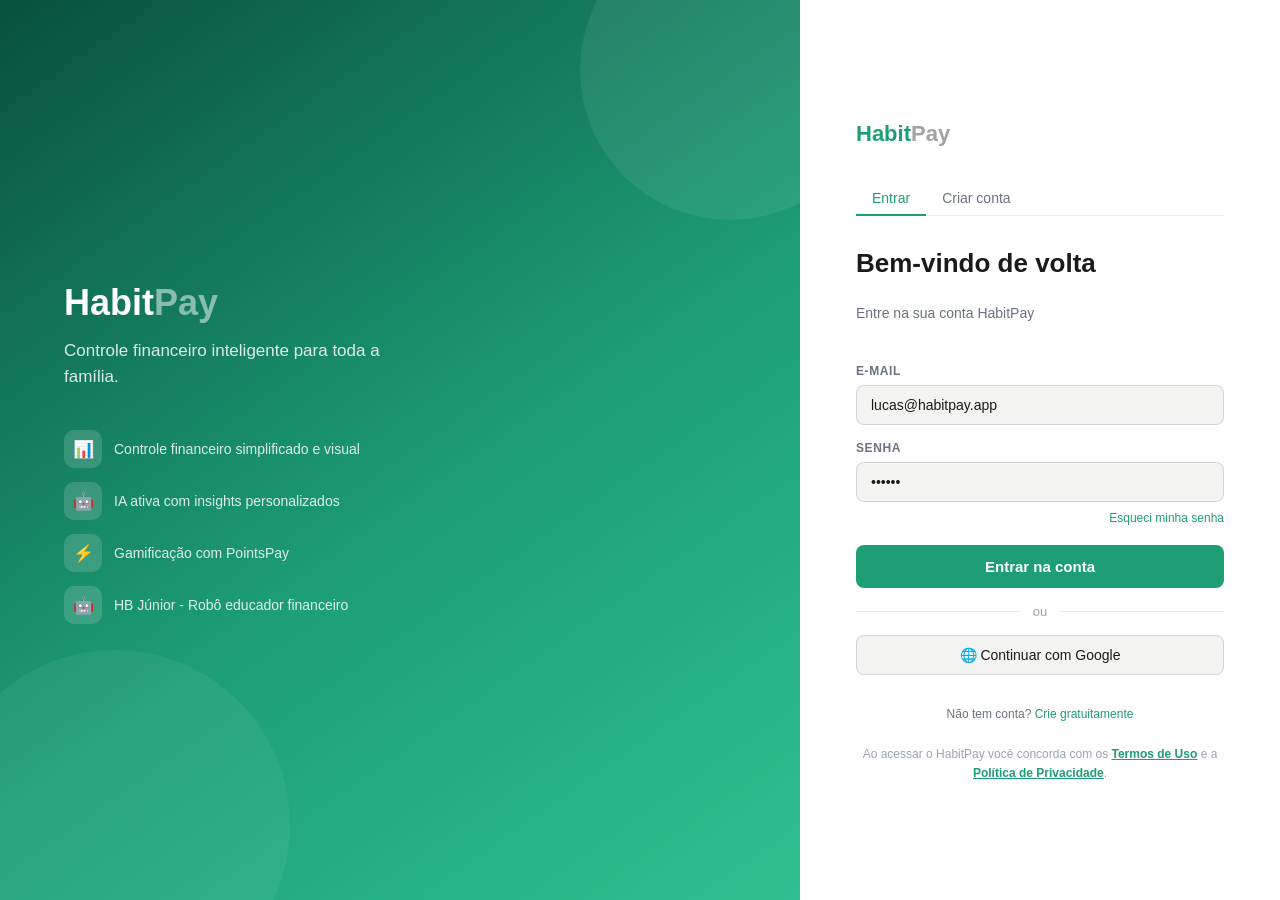
==== commit 4f1751c1: "upload" ====
--- a/index.html
+++ b/index.html
@@ -1,790 +1,5691 @@
-<!DOCTYPE html>
+<!doctype html>
 <html lang="pt-BR">
-<head>
-<meta charset="UTF-8"/>
-<meta name="viewport" content="width=device-width,initial-scale=1.0"/>
-<title>HabitPay — Beta v4.2</title>
-<link rel="icon" href="favicon.png" type="image/x-icon">
-<link href="https://fonts.googleapis.com/css2?family=DM+Sans:opsz,wght@9..40,300;9..40,400;9..40,500;9..40,600&family=Syne:wght@700;800&display=swap" rel="stylesheet"/>
-<link rel="stylesheet" href="style.css">
-</head>
-<body>
-
-<!-- ========== LOGIN ========== -->
-<div id="sl" class="scr on">
-  <div class="ll">
-    <div class="llz">
-      <div class="ll-br">Habit<span>Pay</span></div>
-      <div class="ll-tg">Controle financeiro inteligente para toda a familia.</div>
-      <div class="ll-fs">
-        <div class="ll-f"><div class="ll-fi">&#128202;</div><div class="ll-ft">Controle financeiro simplificado e visual</div></div>
-        <div class="ll-f"><div class="ll-fi">&#129302;</div><div class="ll-ft">IA ativa com insights personalizados</div></div>
-        <div class="ll-f"><div class="ll-fi">&#9889;</div><div class="ll-ft">Gamificacao com Pointspay</div></div>
-        <div class="ll-f"><div class="ll-fi">&#129302;</div><div class="ll-ft">HB Junior - robo educador financeiro</div></div>
-      </div>
-    </div>
-  </div>
-  <div class="lr">
-    <div class="lr-lg">Habit<span>Pay</span></div>
-    <div class="ltabs">
-      <button class="ltab on" onclick="swTab(this,'s1f')">Entrar</button>
-      <button class="ltab" onclick="swTab(this,'s2f')">Criar conta</button>
-    </div>
-    <!-- SIGN IN -->
-    <div class="lf" id="s1f">
-      <div class="lh1">Bem-vindo de volta</div>
-      <div class="lsb">Entre na sua conta HabitPay</div>
-      <div class="lfd"><label class="llb">E-mail</label><input class="lin" type="email" id="le" value="lucas@habitpay.app"/></div>
-      <div class="lfd"><label class="llb">Senha</label><input class="lin" type="password" id="lp" value="123456"/><div class="lfg">Esqueci minha senha</div></div>
-      <button class="btn-l" onclick="doLogin()">Entrar na conta</button>
-      <div class="ldv">ou</div>
-      <button class="btn-sc" onclick="doLogin()">&#127760;&nbsp;Continuar com Google</button>
-      <div class="lfot">Nao tem conta? <a onclick="swTab(document.querySelectorAll('.ltab')[1],'s2f')">Crie gratuitamente</a></div>
-    </div>
-    <!-- REGISTER MULTI-STEP -->
-    <div class="lf hi" id="s2f">
-      <div class="rbar">
-        <div class="rdot cu" id="rd1">1</div><div class="rln" id="rl1"></div>
-        <div class="rdot" id="rd2">2</div><div class="rln" id="rl2"></div>
-        <div class="rdot" id="rd3">3</div><div class="rln" id="rl3"></div>
-        <div class="rdot" id="rd4">4</div><div class="rln" id="rl4"></div>
-        <div class="rdot" id="rd5">5</div>
-      </div>
-      <!-- STEP 1: Dados basicos -->
-      <div class="rst on" id="rs1">
-        <div class="lh1">Crie sua conta</div>
-        <div class="lsb">Comece com seus dados basicos</div>
-        <div class="lfd"><label class="llb">Nome completo</label><input class="lin" type="text" id="rn" placeholder="Seu nome completo"/></div>
-        <div class="lfd"><label class="llb">E-mail</label><input class="lin" type="email" id="re" placeholder="seu@email.com"/></div>
-        <div class="lfd"><label class="llb">Telefone</label>
-          <div class="ph-rw">
-            <select class="lin ph-dd" id="rddi">
-              <option value="+55">&#127463;&#127479; +55</option>
-              <option value="+1">&#127482;&#127480; +1</option>
-              <option value="+351">&#127477;&#127481; +351</option>
-              <option value="+34">&#127466;&#127480; +34</option>
-              <option value="+49">&#127465;&#127466; +49</option>
-              <option value="+33">&#127467;&#127479; +33</option>
-              <option value="+44">&#127468;&#127463; +44</option>
-              <option value="+39">&#127470;&#127481; +39</option>
-              <option value="+54">&#127462;&#127479; +54</option>
-            </select>
-            <input class="lin" type="tel" id="rph" placeholder="(00) 00000-0000" style="flex:1"/>
+  <head>
+    <meta charset="UTF-8" />
+    <meta name="viewport" content="width=device-width,initial-scale=1.0" />
+    <title>HabitPay — Beta V6.6</title>
+    <link
+      href="https://fonts.googleapis.com/css2?family=DM+Sans:opsz,wght@9..40,300;9..40,400;9..40,500;9..40,600&family=Syne:wght@700;800&display=swap"
+    />
+    <link rel="stylesheet" href="style.css" />
+    <link rel="icon" type="image/png" href="HabitPay/favicon.png" />
+  </head>
+  <body>
+    <!-- ========== LOGIN ========== -->
+    <div id="sl" class="scr on">
+      <div class="ll">
+        <div class="llz">
+          <div class="ll-br">Habit<span>Pay</span></div>
+          <div class="ll-tg">
+            Controle financeiro inteligente para toda a família.
+          </div>
+          <div class="ll-fs">
+            <div class="ll-f">
+              <div class="ll-fi">&#128202;</div>
+              <div class="ll-ft">Controle financeiro simplificado e visual</div>
+            </div>
+            <div class="ll-f">
+              <div class="ll-fi">&#129302;</div>
+              <div class="ll-ft">IA ativa com insights personalizados</div>
+            </div>
+            <div class="ll-f">
+              <div class="ll-fi">&#9889;</div>
+              <div class="ll-ft">Gamificação com PointsPay</div>
+            </div>
+            <div class="ll-f">
+              <div class="ll-fi">&#129302;</div>
+              <div class="ll-ft">HB Júnior - Robô educador financeiro</div>
+            </div>
           </div>
         </div>
-        <div class="lfd"><label class="llb">Senha</label><input class="lin" type="password" id="rs" placeholder="Minimo 8 caracteres"/></div>
-        <div class="lfd"><label class="llb">Confirmar senha</label><input class="lin" type="password" id="rs2" placeholder="Repita a senha"/></div>
-        <button class="btn-l" onclick="rNext(2)">Continuar</button>
-        <div class="lfot">Ja tem conta? <a onclick="swTab(document.querySelectorAll('.ltab')[0],'s1f')">Entrar</a></div>
       </div>
-      <!-- STEP 2: Tipo de uso -->
-      <div class="rst" id="rs2">
-        <div class="lh1">Como vai usar?</div>
-        <div class="lsb">Escolha o perfil que melhor descreve voce</div>
-        <div class="uso-g">
-          <button class="uso-o" onclick="selUso(this,'ind')"><span class="uso-i">&#128100;</span><div class="uso-n">Individual</div><div class="uso-d">Uso pessoal</div></button>
-          <button class="uso-o" onclick="selUso(this,'cas')"><span class="uso-i">&#128145;</span><div class="uso-n">Casal</div><div class="uso-d">Dois parceiros</div></button>
-          <button class="uso-o" onclick="selUso(this,'fam')"><span class="uso-i">&#127968;</span><div class="uso-n">Familia</div><div class="uso-d">Pais e filhos</div></button>
-          <button class="uso-o" onclick="selUso(this,'rep')"><span class="uso-i">&#128101;</span><div class="uso-n">Republica</div><div class="uso-d">Moradia compartilhada</div></button>
-          <button class="uso-o" onclick="selUso(this,'pme')"><span class="uso-i">&#127978;</span><div class="uso-n">Pequena empresa</div><div class="uso-d">Ate 49 funcionarios</div></button>
-          <button class="uso-o" onclick="selUso(this,'mme')"><span class="uso-i">&#127970;</span><div class="uso-n">Media empresa</div><div class="uso-d">50 a 499 funcionarios</div></button>
+      <div class="lr">
+        <div class="lr-lg">Habit<span>Pay</span></div>
+        <div class="ltabs">
+          <button class="ltab on" onclick="swTab(this, 's1f')">Entrar</button>
+          <button class="ltab" onclick="swTab(this, 's2f')">Criar conta</button>
         </div>
-        <!-- Extra: Casal -->
-        <div class="xf" id="xf-cas">
-          <div class="xf-ttl">&#128145; Dados do parceiro(a)</div>
-          <div class="lfd"><label class="llb">Nome do parceiro(a)</label><input class="lin" id="xpar" placeholder="Nome completo"/></div>
-          <div class="lfd"><label class="llb">E-mail do parceiro(a)</label><input class="lin" id="xpare" type="email" placeholder="email@parceiro.com"/></div>
+        <!-- SIGN IN -->
+        <div class="lf" id="s1f">
+          <div class="lh1">Bem-vindo de volta</div>
+          <div class="lsb">Entre na sua conta HabitPay</div>
+          <div class="lfd">
+            <label class="llb">E-mail</label
+            ><input
+              class="lin"
+              type="email"
+              id="le"
+              value="lucas@habitpay.app"
+            />
+          </div>
+          <div class="lfd">
+            <label class="llb">Senha</label
+            ><input class="lin" type="password" id="lp" value="123456" />
+            <div class="lfg">Esqueci minha senha</div>
+          </div>
+          <button class="btn-l" onclick="doLogin()">Entrar na conta</button>
+          <div class="ldv">ou</div>
+          <button class="btn-sc" onclick="doLogin()">
+            &#127760;&nbsp;Continuar com Google
+          </button>
+          <div class="lfot">
+            Não tem conta?
+            <a onclick="swTab(document.querySelectorAll('.ltab')[1], 's2f')"
+              >Crie gratuitamente</a
+            >
+          </div>
+          <div
+            style="
+              text-align: center;
+              margin-top: 0.5rem;
+              font-size: 12px;
+              color: var(--ht);
+              line-height: 1.6;
+            "
+          >
+            Ao acessar o HabitPay você concorda com os
+            <a
+              href="termos.html"
+              target="_blank"
+              style="color: var(--g); font-weight: 600"
+              >Termos de Uso</a
+            >
+            e a
+            <a
+              href="termos.html"
+              target="_blank"
+              style="color: var(--g); font-weight: 600"
+              >Política de Privacidade</a
+            >.
+          </div>
         </div>
-        <!-- Extra: Republica -->
-        <div class="xf" id="xf-rep">
-          <div class="xf-ttl">&#128101; Moradores da republica</div>
-          <div class="lfd"><label class="llb">Morador 2</label><input class="lin" id="xr2" placeholder="Nome completo"/></div>
-          <div class="lfd"><label class="llb">Morador 3 (opcional)</label><input class="lin" id="xr3" placeholder="Nome completo"/></div>
-          <div class="lfd"><label class="llb">Morador 4 (opcional)</label><input class="lin" id="xr4" placeholder="Nome completo"/></div>
-          <div style="font-size:12px;color:var(--mu)">Voce pode convidar mais moradores depois nas configuracoes.</div>
-        </div>
-        <!-- Extra: Empresa -->
-        <div class="xf" id="xf-emp">
-          <div class="xf-ttl">&#127970; Dados da empresa</div>
-          <div class="lfd"><label class="llb">Razao social</label><input class="lin" id="xenm" placeholder="Nome da empresa"/></div>
-          <div class="lfd"><label class="llb">CNPJ</label><input class="lin" id="xcnpj" placeholder="00.000.000/0000-00" maxlength="18" oninput="fmtCNPJ(this)"/></div>
-          <div class="lfd"><label class="llb">Cargo do responsavel</label><input class="lin" id="xcargo" placeholder="Ex: CEO, Diretor Financeiro"/></div>
-        </div>
-        <button class="btn-l" onclick="rNext(3)">Continuar</button>
-        <button class="rbk" onclick="rNext(1)">&#8592; Voltar</button>
-      </div>
-      <!-- STEP 3: Idioma -->
-      <div class="rst" id="rs3">
-        <div class="lh1">Idioma do app</div>
-        <div class="lsb">Escolha o idioma para sua experiencia</div>
-        <div class="lg-g" id="reg-lg">
-          <button class="lg-o on" onclick="selLg(this,'pt-BR')"><span class="lg-f">&#127463;&#127479;</span><div class="lg-n">Portugues</div><div class="lg-a">PT-BR</div></button>
-          <button class="lg-o" onclick="selLg(this,'en-US')"><span class="lg-f">&#127482;&#127480;</span><div class="lg-n">English</div><div class="lg-a">EN-US</div></button>
-          <button class="lg-o" onclick="selLg(this,'es-ES')"><span class="lg-f">&#127466;&#127480;</span><div class="lg-n">Espanol</div><div class="lg-a">ES</div></button>
-          <button class="lg-o" onclick="selLg(this,'fr-FR')"><span class="lg-f">&#127467;&#127479;</span><div class="lg-n">Francais</div><div class="lg-a">FR</div></button>
-          <button class="lg-o" onclick="selLg(this,'de-DE')"><span class="lg-f">&#127465;&#127466;</span><div class="lg-n">Deutsch</div><div class="lg-a">DE</div></button>
-          <button class="lg-o" onclick="selLg(this,'it-IT')"><span class="lg-f">&#127470;&#127481;</span><div class="lg-n">Italiano</div><div class="lg-a">IT</div></button>
-        </div>
-        <button class="btn-l" onclick="rNext(4)" style="margin-top:.5rem">Continuar</button>
-        <button class="rbk" onclick="rNext(2)">&#8592; Voltar</button>
-      </div>
-      <!-- STEP 4: 2FA -->
-      <div class="rst" id="rs4">
-        <div class="lh1">Verificacao em 2 etapas</div>
-        <div class="lsb">Enviamos um codigo de 6 digitos para confirmar sua identidade.</div>
-        <div style="background:var(--gl);border:1px solid rgba(29,158,117,.2);border-radius:var(--ra);padding:12px 14px;font-size:13px;color:var(--gd);display:flex;align-items:center;gap:8px;margin-bottom:.5rem">
-          <span>&#128241;</span><span id="r4ph">+55 (00) 00000-0000</span>
-          <button onclick="rNext(1)" style="margin-left:auto;font-family:var(--fb);background:none;border:none;color:var(--g);font-size:12px;cursor:pointer;font-weight:600">Alterar</button>
-        </div>
-        <div class="pin-rw">
-          <input class="pin-i" maxlength="1" type="text" inputmode="numeric" oninput="pinFwd(this,0)"/>
-          <input class="pin-i" maxlength="1" type="text" inputmode="numeric" oninput="pinFwd(this,1)"/>
-          <input class="pin-i" maxlength="1" type="text" inputmode="numeric" oninput="pinFwd(this,2)"/>
-          <input class="pin-i" maxlength="1" type="text" inputmode="numeric" oninput="pinFwd(this,3)"/>
-          <input class="pin-i" maxlength="1" type="text" inputmode="numeric" oninput="pinFwd(this,4)"/>
-          <input class="pin-i" maxlength="1" type="text" inputmode="numeric" oninput="pinFwd(this,5)"/>
-        </div>
-        <button class="btn-l" onclick="rNext(5)">Verificar e continuar</button>
-        <div style="text-align:center;margin-top:.75rem">
-          <button style="font-family:var(--fb);background:none;border:none;color:var(--g);font-size:13px;cursor:pointer" onclick="toast('Novo codigo enviado! &#128241;',true)">Reenviar codigo</button>
-        </div>
-        <button class="rbk" onclick="rNext(3)">&#8592; Voltar</button>
-      </div>
-      <!-- STEP 5: Sucesso -->
-      <div class="rst" id="rs5">
-        <div style="text-align:center;padding:.5rem 0">
-          <div style="font-size:52px;margin-bottom:1rem">&#127881;</div>
-          <div class="lh1" style="text-align:center">Conta criada!</div>
-          <div class="lsb" style="text-align:center">Voce ganhou <strong style="color:var(--g)">200 Pointspay</strong> de bonus por se cadastrar!</div>
-          <div style="background:var(--gl);border:1px solid rgba(29,158,117,.2);border-radius:var(--rb);padding:14px;margin:1rem 0;font-size:14px;color:var(--gd);line-height:1.7;text-align:left">&#9989; E-mail verificado<br>&#9989; Telefone confirmado via SMS<br>&#9989; Perfil e idioma configurados</div>
-          <button class="btn-l" onclick="enterApp()">Acessar o HabitPay</button>
+        <!-- REGISTER MULTI-STEP -->
+        <div class="lf hi" id="s2f">
+          <div class="rbar">
+            <div class="rdot cu" id="rd1">1</div>
+            <div class="rln" id="rl1"></div>
+            <div class="rdot" id="rd2">2</div>
+            <div class="rln" id="rl2"></div>
+            <div class="rdot" id="rd3">3</div>
+            <div class="rln" id="rl3"></div>
+            <div class="rdot" id="rd4">4</div>
+            <div class="rln" id="rl4"></div>
+            <div class="rdot" id="rd5">5</div>
+          </div>
+          <!-- STEP 1: Dados basicos -->
+          <div class="rst on" id="rs1">
+            <div class="lh1">Crie sua conta</div>
+            <div class="lsb">Comece com seus dados básicos</div>
+            <div class="lfd">
+              <label class="llb">Nome completo</label
+              ><input
+                class="lin"
+                type="text"
+                id="rn"
+                placeholder="Seu nome completo"
+              />
+            </div>
+            <div class="lfd">
+              <label class="llb">E-mail</label
+              ><input
+                class="lin"
+                type="email"
+                id="re"
+                placeholder="seu@email.com"
+              />
+            </div>
+            <div class="lfd">
+              <label class="llb">Telefone</label>
+              <div class="ph-rw">
+                <select class="lin ph-dd" id="rddi">
+                  <option value="+55">&#127463;&#127479; +55</option>
+                  <option value="+1">&#127482;&#127480; +1</option>
+                  <option value="+351">&#127477;&#127481; +351</option>
+                  <option value="+34">&#127466;&#127480; +34</option>
+                  <option value="+49">&#127465;&#127466; +49</option>
+                  <option value="+33">&#127467;&#127479; +33</option>
+                  <option value="+44">&#127468;&#127463; +44</option>
+                  <option value="+39">&#127470;&#127481; +39</option>
+                  <option value="+54">&#127462;&#127479; +54</option>
+                </select>
+                <input
+                  class="lin"
+                  type="tel"
+                  id="rph"
+                  placeholder="(00) 00000-0000"
+                  style="flex: 1"
+                />
+              </div>
+            </div>
+            <div class="lfd">
+              <label class="llb">Senha</label
+              ><input
+                class="lin"
+                type="password"
+                id="rpw"
+                placeholder="Mínimo 8 caracteres"
+              />
+            </div>
+            <div class="lfd">
+              <label class="llb">Confirmar senha</label
+              ><input
+                class="lin"
+                type="password"
+                id="rpw2"
+                placeholder="Repita a senha"
+              />
+            </div>
+            <button class="btn-l" onclick="rNext(2)">Continuar</button>
+            <div class="lfot">
+              Já tem conta?
+              <a onclick="swTab(document.querySelectorAll('.ltab')[0], 's1f')"
+                >Entrar</a
+              >
+            </div>
+            <div
+              style="
+                text-align: center;
+                margin-top: 0.25rem;
+                font-size: 12px;
+                color: var(--ht);
+                line-height: 1.6;
+              "
+            >
+              Ao criar uma conta você concorda com os
+              <a
+                href="termos.html"
+                target="_blank"
+                style="color: var(--g); font-weight: 600"
+                >Termos de Uso</a
+              >
+              e a
+              <a
+                href="termos.html"
+                target="_blank"
+                style="color: var(--g); font-weight: 600"
+                >Política de Privacidade</a
+              >.
+            </div>
+          </div>
+          <!-- STEP 2: Tipo de uso -->
+          <div class="rst" id="rs2">
+            <div class="lh1">Como vai usar?</div>
+            <div class="lsb">Escolha o perfil que melhor descreve você</div>
+            <div class="uso-g">
+              <button class="uso-o" onclick="selUso(this, 'ind')">
+                <span class="uso-i">&#128100;</span>
+                <div class="uso-n">Individual</div>
+                <div class="uso-d">Uso pessoal</div>
+              </button>
+              <button class="uso-o" onclick="selUso(this, 'cas')">
+                <span class="uso-i">&#128145;</span>
+                <div class="uso-n">Casal</div>
+                <div class="uso-d">Dois parceiros</div>
+              </button>
+              <button class="uso-o" onclick="selUso(this, 'fam')">
+                <span class="uso-i">&#127968;</span>
+                <div class="uso-n">Família</div>
+                <div class="uso-d">Pais e filhos</div>
+              </button>
+              <button class="uso-o" onclick="selUso(this, 'rep')">
+                <span class="uso-i">&#128101;</span>
+                <div class="uso-n">República</div>
+                <div class="uso-d">Moradia compartilhada</div>
+              </button>
+              <button class="uso-o" onclick="selUso(this, 'pme')">
+                <span class="uso-i">&#127978;</span>
+                <div class="uso-n">Empresa Pequena</div>
+                <div class="uso-d">Até 49 funcionários</div>
+              </button>
+              <button class="uso-o" onclick="selUso(this, 'mme')">
+                <span class="uso-i">&#127970;</span>
+                <div class="uso-n">Empresa Média</div>
+                <div class="uso-d">50 a 499 funcionários</div>
+              </button>
+            </div>
+            <!-- Extra: Casal -->
+            <div class="xf" id="xf-cas">
+              <div class="xf-ttl">&#128145; Dados do parceiro(a)</div>
+              <div class="lfd">
+                <label class="llb">Nome do parceiro(a)</label
+                ><input class="lin" id="xpar" placeholder="Nome completo" />
+              </div>
+              <div class="lfd">
+                <label class="llb">E-mail do parceiro(a)</label
+                ><input
+                  class="lin"
+                  id="xpare"
+                  type="email"
+                  placeholder="email@parceiro.com"
+                />
+              </div>
+            </div>
+            <!-- Extra: Republica -->
+            <div class="xf" id="xf-rep">
+              <div class="xf-ttl">&#128101; Moradores da república</div>
+              <div class="lfd">
+                <label class="llb">Morador 2</label
+                ><input class="lin" id="xr2" placeholder="Nome completo" />
+              </div>
+              <div class="lfd">
+                <label class="llb">Morador 3 (opcional)</label
+                ><input class="lin" id="xr3" placeholder="Nome completo" />
+              </div>
+              <div class="lfd">
+                <label class="llb">Morador 4 (opcional)</label
+                ><input class="lin" id="xr4" placeholder="Nome completo" />
+              </div>
+              <div style="font-size: 12px; color: var(--mu)">
+                Você pode convidar mais moradores depois nas configurações.
+              </div>
+            </div>
+            <!-- Extra: Empresa -->
+            <div class="xf" id="xf-emp">
+              <div class="xf-ttl">&#127970; Dados da empresa</div>
+              <div class="lfd">
+                <label class="llb">Razão social</label
+                ><input class="lin" id="xenm" placeholder="Nome da empresa" />
+              </div>
+              <div class="lfd">
+                <label class="llb">CNPJ</label
+                ><input
+                  class="lin"
+                  id="xcnpj"
+                  placeholder="00.000.000/0000-00"
+                  maxlength="18"
+                  oninput="fmtCNPJ(this)"
+                />
+              </div>
+              <div class="lfd">
+                <label class="llb">Cargo do responsável</label
+                ><input
+                  class="lin"
+                  id="xcargo"
+                  placeholder="Ex: CEO, Diretor Financeiro"
+                />
+              </div>
+            </div>
+            <button class="btn-l" onclick="rNext(3)">Continuar</button>
+            <button class="rbk" onclick="rNext(1)">&#8592; Voltar</button>
+          </div>
+          <!-- STEP 3: Idioma -->
+          <div class="rst" id="rs3">
+            <div class="lh1">Idioma do app</div>
+            <div class="lsb">Escolha o idioma para sua experiência</div>
+            <div class="lg-g" id="reg-lg">
+              <button class="lg-o on" onclick="selLg(this, 'pt-BR')">
+                <span class="lg-f">&#127463;&#127479;</span>
+                <div class="lg-n">Português</div>
+                <div class="lg-a">PT-BR</div>
+              </button>
+              <button class="lg-o" onclick="selLg(this, 'en-US')">
+                <span class="lg-f">&#127482;&#127480;</span>
+                <div class="lg-n">English</div>
+                <div class="lg-a">EN-US</div>
+              </button>
+              <button class="lg-o" onclick="selLg(this, 'es-ES')">
+                <span class="lg-f">&#127466;&#127480;</span>
+                <div class="lg-n">Espanhol</div>
+                <div class="lg-a">ES</div>
+              </button>
+              <button class="lg-o" onclick="selLg(this, 'fr-FR')">
+                <span class="lg-f">&#127467;&#127479;</span>
+                <div class="lg-n">Francês</div>
+                <div class="lg-a">FR</div>
+              </button>
+              <button class="lg-o" onclick="selLg(this, 'de-DE')">
+                <span class="lg-f">&#127465;&#127466;</span>
+                <div class="lg-n">Deutsch</div>
+                <div class="lg-a">DE</div>
+              </button>
+              <button class="lg-o" onclick="selLg(this, 'it-IT')">
+                <span class="lg-f">&#127470;&#127481;</span>
+                <div class="lg-n">Italiano</div>
+                <div class="lg-a">IT</div>
+              </button>
+            </div>
+            <button class="btn-l" onclick="rNext(4)" style="margin-top: 0.5rem">
+              Continuar
+            </button>
+            <button class="rbk" onclick="rNext(2)">&#8592; Voltar</button>
+          </div>
+          <!-- STEP 4: 2FA -->
+          <div class="rst" id="rs4">
+            <div class="lh1">Verificação em 2 etapas</div>
+            <div class="lsb">
+              Enviamos um código de 6 dígitos para confirmar sua identidade.
+            </div>
+            <div
+              style="
+                background: var(--gl);
+                border: 1px solid rgba(29, 158, 117, 0.2);
+                border-radius: var(--ra);
+                padding: 12px 14px;
+                font-size: 13px;
+                color: var(--gd);
+                display: flex;
+                align-items: center;
+                gap: 8px;
+                margin-bottom: 0.5rem;
+              "
+            >
+              <span>&#128241;</span><span id="r4ph">+55 (00) 00000-0000</span>
+              <button
+                onclick="rNext(1)"
+                style="
+                  margin-left: auto;
+                  font-family: var(--fb);
+                  background: none;
+                  border: none;
+                  color: var(--g);
+                  font-size: 12px;
+                  cursor: pointer;
+                  font-weight: 600;
+                "
+              >
+                Alterar
+              </button>
+            </div>
+            <div class="pin-rw">
+              <input
+                class="pin-i"
+                maxlength="1"
+                type="text"
+                inputmode="numeric"
+                oninput="pinFwd(this, 0)"
+              />
+              <input
+                class="pin-i"
+                maxlength="1"
+                type="text"
+                inputmode="numeric"
+                oninput="pinFwd(this, 1)"
+              />
+              <input
+                class="pin-i"
+                maxlength="1"
+                type="text"
+                inputmode="numeric"
+                oninput="pinFwd(this, 2)"
+              />
+              <input
+                class="pin-i"
+                maxlength="1"
+                type="text"
+                inputmode="numeric"
+                oninput="pinFwd(this, 3)"
+              />
+              <input
+                class="pin-i"
+                maxlength="1"
+                type="text"
+                inputmode="numeric"
+                oninput="pinFwd(this, 4)"
+              />
+              <input
+                class="pin-i"
+                maxlength="1"
+                type="text"
+                inputmode="numeric"
+                oninput="pinFwd(this, 5)"
+              />
+            </div>
+            <button class="btn-l" onclick="rNext(5)">
+              Verificar e continuar
+            </button>
+            <div style="text-align: center; margin-top: 0.75rem">
+              <button
+                style="
+                  font-family: var(--fb);
+                  background: none;
+                  border: none;
+                  color: var(--g);
+                  font-size: 13px;
+                  cursor: pointer;
+                "
+                onclick="toast('Novo código enviado! &#128241;', true)"
+              >
+                Reenviar código
+              </button>
+            </div>
+            <button class="rbk" onclick="rNext(3)">&#8592; Voltar</button>
+          </div>
+          <!-- STEP 5: Sucesso -->
+          <div class="rst" id="rs5">
+            <div style="text-align: center; padding: 0.5rem 0">
+              <div style="font-size: 52px; margin-bottom: 1rem">&#127881;</div>
+              <div class="lh1" style="text-align: center">Conta criada!</div>
+              <div class="lsb" style="text-align: center">
+                Você ganhou
+                <strong style="color: var(--g)">200 PointsPay</strong> de bônus
+                por se cadastrar!
+              </div>
+              <div
+                style="
+                  background: var(--gl);
+                  border: 1px solid rgba(29, 158, 117, 0.2);
+                  border-radius: var(--rb);
+                  padding: 14px;
+                  margin: 1rem 0;
+                  font-size: 14px;
+                  color: var(--gd);
+                  line-height: 1.7;
+                  text-align: left;
+                "
+              >
+                &#9989; E-mail verificado<br />&#9989; Telefone confirmado via
+                SMS<br />&#9989; Perfil e idioma configurados
+              </div>
+              <button class="btn-l" onclick="enterApp()">
+                Acessar o HabitPay
+              </button>
+            </div>
+          </div>
         </div>
       </div>
     </div>
-  </div>
-</div>
 
-<!-- ========== LANDING ========== -->
-<div id="sla" class="scr">
-  <div class="ltb">
-    <div class="llo">Habit<span>Pay</span></div>
-    <div style="display:flex;gap:8px">
-      <button class="btn-ol" onclick="goLogin()">Entrar</button>
-      <button class="btn-fl" onclick="enterApp()">Criar conta</button>
-    </div>
-  </div>
-  <div class="lhe">
-    <div class="eyb">&#10024; Versao Beta</div>
-    <h1>Sua vida financeira,<br><em>organizada de verdade.</em></h1>
-    <p>O HabitPay une controle financeiro, inteligencia artificial e gamificacao para transformar sua relacao com o dinheiro e de toda a familia.</p>
-    <div class="cta-r">
-      <button class="btn-ct" onclick="enterApp()">Acessar o app &rarr;</button>
-      <button class="btn-ct2" onclick="goLogin()">Ja tenho conta</button>
-    </div>
-  </div>
-  <div class="pill-g">
-    <div class="pill"><div class="pill-ic pi-g">&#128202;</div><h3>Controle simplificado</h3><p>Registre entradas e saidas com categorizacao inteligente e visualizacao clara.</p></div>
-    <div class="pill"><div class="pill-ic pi-a">&#129302;</div><h3>IA ativa</h3><p>Analisa comportamento, sugere melhorias e envia lembretes para manter consistencia.</p></div>
-    <div class="pill"><div class="pill-ic pi-b">&#9889;</div><h3>Gamificacao Pointspay</h3><p>Ganhe pontos por cada movimentacao e troque por recompensas reais!</p></div>
-    <div class="pill"><div class="pill-ic pi-p">&#129302;</div><h3>HB Junior</h3><p>Robo educador financeiro para criancas com missoes, mesada e conquistas.</p></div>
-  </div>
-  <div class="prof-s">
-    <div class="sec-t">Para cada perfil, uma experiencia</div>
-    <div class="sec-s">Do controle pessoal a educacao financeira infantil</div>
-    <div class="pc-g">
-      <div class="pc" onclick="enterApp()"><span class="pc-i">&#128100;</span><div class="pc-n">Pessoa fisica</div><div class="pc-d">Controle pessoal</div></div>
-      <div class="pc" onclick="enterApp()"><span class="pc-i">&#127978;</span><div class="pc-n">MEI</div><div class="pc-d">Pequenos negocios</div></div>
-      <div class="pc" onclick="enterApp()"><span class="pc-i">&#127970;</span><div class="pc-n">Empresa</div><div class="pc-d">PME com equipe</div></div>
-      <div class="pc jrc" onclick="enterApp()"><span class="pc-i">&#129302;</span><div class="pc-n">HB Junior</div><div class="pc-d">Robo educador</div></div>
-    </div>
-  </div>
-  <div class="lftr">
-    <div>&copy; 2026 HabitPay &mdash; Beta v4.2</div>
-    <div style="display:flex;gap:20px"><span style="cursor:pointer">Termos</span><span style="cursor:pointer">Privacidade</span></div>
-  </div>
-</div>
-
-<!-- ========== APP ========== -->
-<div id="sa" class="scr">
-
-  <!-- ONBOARDING MODAL -->
-  <div class="ov" id="ov">
-    <div class="mdl">
-      <div class="mst on" id="m1">
-        <div class="mlo">HabitPay</div>
-        <div style="font-size:11px;color:var(--mu);letter-spacing:.06em;text-transform:uppercase;margin-bottom:1.25rem">Versao Beta v4</div>
-        <div class="mtt">Bem-vindo a sua nova vida financeira</div>
-        <div class="msb">Vamos configurar sua conta em menos de 2 minutos.</div>
-        <button class="btn-m" onclick="nxStep(2)">Comecar configuracao</button>
-        <button class="btn-sk" onclick="closeOv()">Pular e explorar agora</button>
-        <div class="mds"><div class="mdt on"></div><div class="mdt"></div><div class="mdt"></div><div class="mdt"></div></div>
+    <!-- ========== LANDING ========== -->
+    <div id="sla" class="scr">
+      <div class="ltb">
+        <div class="llo">Habit<span>Pay</span></div>
+        <div style="display: flex; gap: 8px">
+          <button class="btn-ol" onclick="goLogin()">Entrar</button>
+          <button class="btn-fl" onclick="enterApp()">Criar conta</button>
+        </div>
       </div>
-      <div class="mst" id="m2">
-        <div class="mtt">Qual e o seu perfil?</div>
-        <div class="msb">Personalizamos com base no seu objetivo.</div>
-        <div class="pop">
-          <button class="pop-o" onclick="selPop(this)"><span class="pop-i">&#128100;</span><div class="pop-n">Pessoa fisica</div><div class="pop-d">Controle pessoal</div></button>
-          <button class="pop-o" onclick="selPop(this)"><span class="pop-i">&#127978;</span><div class="pop-n">MEI</div><div class="pop-d">Pequenos negocios</div></button>
-          <button class="pop-o" onclick="selPop(this)"><span class="pop-i">&#127970;</span><div class="pop-n">Empresa</div><div class="pop-d">PME</div></button>
-          <button class="pop-o" onclick="selPop(this)"><span class="pop-i">&#127891;</span><div class="pop-n">Estudante</div><div class="pop-d">Comecando</div></button>
+      <div class="lhe">
+        <div class="eyb">&#10024; Versão Beta</div>
+        <h1>Sua vida financeira,<br /><em>organizada de verdade.</em></h1>
+        <p>
+          O HabitPay une controle financeiro, inteligência artificial e
+          gamificação para transformar sua relação com o dinheiro e de toda a
+          família.
+        </p>
+        <div class="cta-r">
+          <button class="btn-ct" onclick="enterApp()">
+            Acessar o app &rarr;
+          </button>
+          <button class="btn-ct2" onclick="goLogin()">Já tenho conta</button>
         </div>
-        <button class="btn-m" onclick="nxStep(3)">Continuar</button>
-        <div class="mds"><div class="mdt"></div><div class="mdt on"></div><div class="mdt"></div><div class="mdt"></div></div>
       </div>
-      <div class="mst" id="m3">
-        <div class="mtt">Situacao financeira atual</div>
-        <div class="msb">Ajuda a IA a preparar seus primeiros insights.</div>
-        <div style="display:flex;flex-direction:column;gap:12px;margin-bottom:1.25rem">
-          <div class="ff"><label class="flb">Renda mensal (R$)</label><input class="fi" type="number" placeholder="Ex: 4.000"/></div>
-          <div class="ff"><label class="flb">Media de gastos (R$)</label><input class="fi" type="number" placeholder="Ex: 2.500"/></div>
-          <div class="ff"><label class="flb">Objetivo principal</label><select class="fsl"><option>Controlar gastos</option><option>Montar reserva</option><option>Quitar dividas</option><option>Investir</option></select></div>
+      <div class="pill-g">
+        <div class="pill">
+          <div class="pill-ic pi-g">&#128202;</div>
+          <h3>Controle simplificado</h3>
+          <p>
+            Registre entradas e saídas com categorização inteligente e
+            visualização clara.
+          </p>
         </div>
-        <button class="btn-m" onclick="nxStep(4)">Proximo</button>
-        <div class="mds"><div class="mdt"></div><div class="mdt"></div><div class="mdt on"></div><div class="mdt"></div></div>
+        <div class="pill">
+          <div class="pill-ic pi-a">&#129302;</div>
+          <h3>IA ativa</h3>
+          <p>
+            Analisa comportamento, sugere melhorias e envia lembretes para
+            manter consistência.
+          </p>
+        </div>
+        <div class="pill">
+          <div class="pill-ic pi-b">&#9889;</div>
+          <h3>Gamificação PointsPay</h3>
+          <p>
+            Ganhe pontos por cada movimentação e troque por recompensas reais!
+          </p>
+        </div>
+        <div class="pill">
+          <div class="pill-ic pi-p">&#129302;</div>
+          <h3>HB Júnior</h3>
+          <p>
+            Robô educador financeiro para crianças com missões, mesada e
+            conquistas.
+          </p>
+        </div>
       </div>
-      <div class="mst" id="m4">
-        <div style="text-align:center;padding:.5rem 0">
-          <div style="font-size:52px;margin-bottom:1rem">&#127881;</div>
-          <div class="mtt" style="text-align:center">Tudo pronto, Lucas!</div>
-          <div class="msb" style="text-align:center">Voce ganhou <strong style="color:var(--g)">200 Pointspay</strong> de bonus!</div>
-          <button class="btn-m" onclick="closeOv()">Acessar o HabitPay</button>
+      <div class="prof-s">
+        <div class="sec-t">Para cada perfil, uma experiência</div>
+        <div class="sec-s">
+          Do controle pessoal a educação financeira infantil
         </div>
-        <div class="mds" style="margin-top:1.25rem"><div class="mdt"></div><div class="mdt"></div><div class="mdt"></div><div class="mdt on"></div></div>
+        <div class="pc-g">
+          <div class="pc" onclick="enterApp()">
+            <span class="pc-i">&#128100;</span>
+            <div class="pc-n">Pessoa Física</div>
+            <div class="pc-d">Controle pessoal</div>
+          </div>
+          <div class="pc" onclick="enterApp()">
+            <span class="pc-i">&#127978;</span>
+            <div class="pc-n">MEI</div>
+            <div class="pc-d">Pequenos Negócios</div>
+          </div>
+          <div class="pc" onclick="enterApp()">
+            <span class="pc-i">&#127970;</span>
+            <div class="pc-n">Empresa</div>
+            <div class="pc-d">PME com equipe</div>
+          </div>
+          <div class="pc jrc" onclick="enterApp()">
+            <span class="pc-i">&#129302;</span>
+            <div class="pc-n">HB Júnior</div>
+            <div class="pc-d">Robô educador</div>
+          </div>
+        </div>
+      </div>
+      <div class="lftr">
+        <div>&copy; 2026 HabitPay &mdash; Beta V6.6</div>
+        <div style="display: flex; gap: 20px">
+          <span style="cursor: pointer">Termos</span
+          ><span style="cursor: pointer">Privacidade</span>
+        </div>
       </div>
     </div>
-  </div>
 
-  <div class="shell">
-    <!-- SIDEBAR -->
-    <aside class="sdb">
-      <div class="s-lg">Habit<span>Pay</span></div>
-      <div class="s-bt">Beta v4.2</div>
-      <div class="ng">Principal</div>
-      <button class="ni on" onclick="goPage('d',this)"><svg viewBox="0 0 24 24" fill="none" stroke="currentColor" stroke-width="2"><rect x="3" y="3" width="7" height="7" rx="1"/><rect x="14" y="3" width="7" height="7" rx="1"/><rect x="3" y="14" width="7" height="7" rx="1"/><rect x="14" y="14" width="7" height="7" rx="1"/></svg>Dashboard</button>
-      <button class="ni" onclick="goPage('r',this)"><svg viewBox="0 0 24 24" fill="none" stroke="currentColor" stroke-width="2"><circle cx="12" cy="12" r="9"/><path d="M12 8v8M8 12h8"/></svg>Registrar</button>
-      <button class="ni" onclick="goPage('e',this)"><svg viewBox="0 0 24 24" fill="none" stroke="currentColor" stroke-width="2"><path d="M9 5H7a2 2 0 00-2 2v12a2 2 0 002 2h10a2 2 0 002-2V7a2 2 0 00-2-2h-2M9 5a2 2 0 002 2h2a2 2 0 002-2M9 5a2 2 0 012-2h2a2 2 0 012 2"/></svg>Extrato</button>
-      <button class="ni" onclick="goPage('m',this)"><svg viewBox="0 0 24 24" fill="none" stroke="currentColor" stroke-width="2"><path d="M12 22s8-4 8-10V5l-8-3-8 3v7c0 6 8 10 8 10z"/></svg>Metas</button>
-      <div class="ng">Familia</div>
-      <button class="ni jn" onclick="goPage('j',this)"><svg viewBox="0 0 24 24" fill="none" stroke="currentColor" stroke-width="2"><circle cx="12" cy="8" r="4"/><path d="M8 21v-1a4 4 0 018 0v1"/><path d="M16 11c2 .5 4 2 4 5M8 11c-2 .5-4 2-4 5"/></svg>HB Junior</button>
-      <div class="ng">Recompensas</div>
-      <button class="ni" onclick="goPage('p',this)"><svg viewBox="0 0 24 24" fill="none" stroke="currentColor" stroke-width="2"><polygon points="13 2 3 14 12 14 11 22 21 10 12 10 13 2"/></svg>Pointspay</button>
-      <div class="ng">Inteligencia</div>
-      <button class="ni" onclick="goPage('ia',this)"><svg viewBox="0 0 24 24" fill="none" stroke="currentColor" stroke-width="2"><path d="M9.5 2A2.5 2.5 0 0112 4.5v15a2.5 2.5 0 01-5 0v-15A2.5 2.5 0 019.5 2zM14.5 8A2.5 2.5 0 0117 10.5v9a2.5 2.5 0 01-5 0v-9A2.5 2.5 0 0114.5 8z"/></svg>IA Financeira</button>
-      <div class="ng">Conta</div>
-      <button class="ni" onclick="goPage('cfg',this)"><svg viewBox="0 0 24 24" fill="none" stroke="currentColor" stroke-width="2"><circle cx="12" cy="12" r="3"/><path d="M19.4 15a1.65 1.65 0 00.33 1.82l.06.06a2 2 0 010 2.83 2 2 0 01-2.83 0l-.06-.06a1.65 1.65 0 00-1.82-.33 1.65 1.65 0 00-1 1.51V21a2 2 0 01-4 0v-.09A1.65 1.65 0 009 19.4a1.65 1.65 0 00-1.82.33l-.06-.06a2 2 0 01-2.83-2.83l.06-.06A1.65 1.65 0 004.68 15a1.65 1.65 0 00-1.51-1H3a2 2 0 010-4h.09A1.65 1.65 0 004.6 9a1.65 1.65 0 00-.33-1.82l-.06-.06a2 2 0 012.83-2.83l.06.06A1.65 1.65 0 009 4.68a1.65 1.65 0 001-1.51V3a2 2 0 014 0v.09a1.65 1.65 0 001 1.51 1.65 1.65 0 001.82-.33l.06-.06a2 2 0 012.83 2.83l-.06.06A1.65 1.65 0 0019.4 9a1.65 1.65 0 001.51 1H21a2 2 0 010 4h-.09a1.65 1.65 0 00-1.51 1z"/></svg>Configuracoes</button>
-      <button class="ni" onclick="goPage('so',this)"><svg viewBox="0 0 24 24" fill="none" stroke="currentColor" stroke-width="2"><circle cx="12" cy="12" r="10"/><path d="M12 16v-4M12 8h.01"/></svg>Sobre nos</button>
-      <button class="ni" onclick="goPage('co',this)"><svg viewBox="0 0 24 24" fill="none" stroke="currentColor" stroke-width="2"><path d="M21 15a2 2 0 01-2 2H7l-4 4V5a2 2 0 012-2h14a2 2 0 012 2z"/></svg>Contato</button>
-      <div class="sbf">
-        <div class="uch" onclick="goPage('cfg',null)">
-          <div class="ava">LM</div>
-          <div><div class="un">Lucas Martins</div><div class="ul">&#9889; Nivel Prata</div></div>
-        </div>
-      </div>
-    </aside>
-
-    <div class="mn">
-      <!-- MOBILE TOPBAR -->
-      <div class="mtp">
-        <div class="ml">Habit<span>Pay</span></div>
-        <div style="display:flex;align-items:center;gap:10px">
-          <div class="pch" style="font-size:12px;padding:4px 10px"><svg width="13" height="13" viewBox="0 0 24 24" fill="none" stroke="currentColor" stroke-width="2.5"><polygon points="13 2 3 14 12 14 11 22 21 10 12 10 13 2"/></svg><span id="pmob">1.240 pts</span></div>
-          <button class="nb" style="width:32px;height:32px;font-size:15px">&#128276;<div class="nbd"></div></button>
-        </div>
-      </div>
-      <!-- DESKTOP TOPBAR -->
-      <div class="tpb">
-        <div class="tb-t" id="tbtl">Dashboard</div>
-        <div class="tb-r">
-          <div class="pch"><svg width="14" height="14" viewBox="0 0 24 24" fill="none" stroke="currentColor" stroke-width="2.5"><polygon points="13 2 3 14 12 14 11 22 21 10 12 10 13 2"/></svg><span id="ptsd">1.240 pts</span></div>
-          <button class="nb">&#128276;<div class="nbd"></div></button>
-        </div>
-      </div>
-
-      <!-- DASHBOARD -->
-      <div id="pd" class="pg on">
-        <div class="ph"><h1>Ola, Lucas &#128075;</h1><p>Segunda-feira, 23 de marco &middot; Sequencia de <strong>7 dias &#128293;</strong></p></div>
-        <div class="bh">
-          <div class="bhl">Saldo atual</div>
-          <div class="bha" id="hsal">R$ 3.420,00</div>
-          <div class="bhr">
-            <div><div class="bsl">Receitas marco</div><div class="bsv in" id="hent">+ R$ 4.600</div></div>
-            <div><div class="bsl">Despesas marco</div><div class="bsv out" id="hsai">- R$ 2.180</div></div>
-            <div><div class="bsl">Pointspay hoje</div><div class="bsv" style="color:#fcd34d">+80 pts</div></div>
+    <!-- ========== APP ========== -->
+    <div id="sa" class="scr">
+      <!-- ONBOARDING MODAL -->
+      <div class="ov" id="ov">
+        <div class="mdl">
+          <div class="mst on" id="m1">
+            <div class="mlo">HabitPay</div>
+            <div
+              style="
+                font-size: 11px;
+                color: var(--mu);
+                letter-spacing: 0.06em;
+                text-transform: uppercase;
+                margin-bottom: 1.25rem;
+              "
+            >
+              Versão Beta V6.6
+            </div>
+            <div class="mtt">Bem-vindo a sua nova vida financeira</div>
+            <div class="msb">
+              Vamos configurar sua conta em menos de 2 minutos.
+            </div>
+            <button class="btn-m" onclick="nxStep(2)">
+              Começar configuração
+            </button>
+            <button class="btn-sk" onclick="closeOv()">
+              Pular e explorar agora
+            </button>
+            <div class="mds">
+              <div class="mdt on"></div>
+              <div class="mdt"></div>
+              <div class="mdt"></div>
+              <div class="mdt"></div>
+            </div>
           </div>
-        </div>
-        <div class="g4">
-          <div class="met"><div class="ml2">Gastos do mes</div><div class="mv r" id="mgas">R$ 2.180</div><div class="mb2 dn">&#9650; 8% vs fev</div></div>
-          <div class="met"><div class="ml2">Meta poupanca</div><div class="mv g">72%</div><div class="mb2 up">&#9650; +5%</div></div>
-          <div class="met"><div class="ml2">Pointspay</div><div class="mv a" id="mpts">1.240</div><div class="ms">+80 hoje</div></div>
-          <div class="met"><div class="ml2">Contas a vencer</div><div class="mv b">3</div><div class="ms">Proxima: 3 dias</div></div>
-        </div>
-        <div class="g2">
-          <div class="card"><div class="ch"><div class="ct">Receitas x Despesas - marco</div></div><div class="bc" id="bch"></div><div style="display:flex;gap:14px;margin-top:10px"><div style="display:flex;align-items:center;gap:5px;font-size:12px;color:var(--mu)"><div style="width:10px;height:10px;border-radius:2px;background:var(--g)"></div>Receitas</div><div style="display:flex;align-items:center;gap:5px;font-size:12px;color:var(--mu)"><div style="width:10px;height:10px;border-radius:2px;background:var(--re);opacity:.75"></div>Despesas</div></div></div>
-          <div class="card"><div class="ch"><div class="ct">Distribuicao de gastos</div></div>
-            <div style="display:flex;flex-direction:column;gap:9px">
-              <div><div style="display:flex;justify-content:space-between;font-size:13px;margin-bottom:4px"><span>&#127968; Moradia</span><span style="color:var(--mu)">R$ 950 &middot; 44%</span></div><div class="pb"><div class="pf" style="width:44%"></div></div></div>
-              <div><div style="display:flex;justify-content:space-between;font-size:13px;margin-bottom:4px"><span>&#127828; Alimentacao</span><span style="color:var(--mu)">R$ 680 &middot; 31%</span></div><div class="pb"><div class="pf a" style="width:31%"></div></div></div>
-              <div><div style="display:flex;justify-content:space-between;font-size:13px;margin-bottom:4px"><span>&#127918; Lazer</span><span style="color:var(--mu)">R$ 330 &middot; 15%</span></div><div class="pb"><div class="pf r" style="width:15%"></div></div></div>
-              <div><div style="display:flex;justify-content:space-between;font-size:13px;margin-bottom:4px"><span>&#128663; Transporte</span><span style="color:var(--mu)">R$ 220 &middot; 10%</span></div><div class="pb"><div class="pf b" style="width:10%"></div></div></div>
+          <div class="mst" id="m2">
+            <div class="mtt">Qual é o seu perfil?</div>
+            <div class="msb">Personalizamos com base no seu objetivo.</div>
+            <div class="pop">
+              <button class="pop-o" onclick="selPop(this)">
+                <span class="pop-i">&#128100;</span>
+                <div class="pop-n">Pessoa Física</div>
+                <div class="pop-d">Controle pessoal</div>
+              </button>
+              <button class="pop-o" onclick="selPop(this)">
+                <span class="pop-i">&#127978;</span>
+                <div class="pop-n">MEI</div>
+                <div class="pop-d">Pequenos negócios</div>
+              </button>
+              <button class="pop-o" onclick="selPop(this)">
+                <span class="pop-i">&#127970;</span>
+                <div class="pop-n">Empresa</div>
+                <div class="pop-d">PME</div>
+              </button>
+              <button class="pop-o" onclick="selPop(this)">
+                <span class="pop-i">&#127891;</span>
+                <div class="pop-n">Estudante</div>
+                <div class="pop-d">Começando</div>
+              </button>
+            </div>
+            <button class="btn-m" onclick="nxStep(3)">Continuar</button>
+            <div class="mds">
+              <div class="mdt"></div>
+              <div class="mdt on"></div>
+              <div class="mdt"></div>
+              <div class="mdt"></div>
             </div>
           </div>
-        </div>
-        <div class="g2">
-          <div class="card"><div class="ch"><div class="ct">Consistencia - marco</div></div><div class="sg" id="strk"></div><div style="display:flex;align-items:center;gap:16px;margin-top:10px"><div style="font-family:var(--fd);font-size:28px;font-weight:800;color:var(--g)">7</div><div><div style="font-size:14px;font-weight:600">dias consecutivos &#128293;</div><div style="font-size:12px;color:var(--mu)">+100 pts ao completar 14 dias!</div></div></div></div>
-          <div class="card"><div class="ch"><div class="ct">Ultimas movimentacoes</div><button class="ca" onclick="goPage('e',null)">Ver todas</button></div><div id="dtxl"></div></div>
-        </div>
-      </div>
-
-      <!-- REGISTRAR -->
-      <div id="pr" class="pg">
-        <div class="ph"><h1>Nova movimentacao</h1><p>Registre e ganhe <strong style="color:var(--g)">+20 Pointspay</strong> automaticamente</p></div>
-        <div style="max-width:560px">
-          <div class="card">
-            <div class="ttg"><button class="tb on e" id="bte" onclick="setTp('e')">&#128176; Entrada</button><button class="tb s" id="bts2" onclick="setTp('s')">&#128184; Saida</button></div>
-            <div class="fg">
-              <div class="ff full"><label class="flb">Descricao</label><input class="fi" id="fdsc" type="text" placeholder="Ex: Salario, Mercado..."/></div>
-              <div class="ff"><label class="flb">Valor (R$)</label><input class="fi" id="fvl" type="number" placeholder="0,00" min="0" step="0.01"/></div>
-              <div class="ff"><label class="flb">Data</label><input class="fi" id="fdt" type="date"/></div>
-              <div class="ff"><label class="flb">Categoria</label><select class="fsl" id="fct"><option>&#127828; Alimentacao</option><option>&#127968; Moradia</option><option>&#128663; Transporte</option><option>&#128138; Saude</option><option>&#127918; Lazer</option><option>&#128084; Vestuario</option><option>&#128218; Educacao</option><option>&#128188; Salario</option><option>&#128187; Freelance</option><option>&#128230; Outros</option></select></div>
-              <div class="ff"><label class="flb">Conta / Cartao</label><select class="fsl" id="fct2"><option>Conta corrente</option><option>Poupanca</option><option>Cartao de credito</option><option>Dinheiro</option><option>PIX</option></select></div>
-              <div class="ff full"><label class="flb">Observacao</label><input class="fi" type="text" placeholder="Detalhes adicionais..."/></div>
-            </div>
-            <button class="btn-pr" onclick="regTx()">Registrar movimentacao</button>
+          <div class="mst" id="m3">
+            <div class="mtt">Situação financeira atual</div>
+            <div class="msb">
+              Ajuda a IA a preparar seus primeiros insights.
+            </div>
+            <div
+              style="
+                display: flex;
+                flex-direction: column;
+                gap: 12px;
+                margin-bottom: 1.25rem;
+              "
+            >
+              <div class="ff">
+                <label class="flb">Renda mensal (R$)</label
+                ><input class="fi" type="number" placeholder="Ex: 4.000,00" />
+              </div>
+              <div class="ff">
+                <label class="flb">Média de gastos (R$)</label
+                ><input class="fi" type="number" placeholder="Ex: 2.500,00" />
+              </div>
+              <div class="ff">
+                <label class="flb">Objetivo principal</label
+                ><select class="fsl">
+                  <option>Controlar gastos</option>
+                  <option>Montar reserva</option>
+                  <option>Quitar Dívidas</option>
+                  <option>Investir</option>
+                </select>
+              </div>
+            </div>
+            <button class="btn-m" onclick="nxStep(4)">Próximo</button>
+            <div class="mds">
+              <div class="mdt"></div>
+              <div class="mdt"></div>
+              <div class="mdt on"></div>
+              <div class="mdt"></div>
+            </div>
           </div>
-          <div class="aih"><div class="aio">&#10024;</div><div><div class="ait">Dica da IA</div><div class="aix">Envie foto de comprovantes e a IA preenchera os dados automaticamente. Disponivel na versao completa!</div></div></div>
-        </div>
-      </div>
-
-      <!-- EXTRATO -->
-      <div id="pe" class="pg">
-        <div class="ph"><h1>Extrato completo</h1><p>Historico de todas as suas movimentacoes</p></div>
-        <div class="card">
-          <div style="display:flex;gap:10px;margin-bottom:1rem;flex-wrap:wrap">
-            <select class="fsl" style="flex:1;min-width:120px" id="ftp" onchange="renExt()"><option value="">Todos os tipos</option><option value="e">Entradas</option><option value="s">Saidas</option></select>
-            <select class="fsl" style="flex:1;min-width:140px" id="fct3" onchange="renExt()"><option value="">Todas as categorias</option><option>&#127828; Alimentacao</option><option>&#127968; Moradia</option><option>&#128663; Transporte</option><option>&#128138; Saude</option><option>&#127918; Lazer</option><option>&#128188; Salario</option><option>&#128187; Freelance</option></select>
-          </div>
-          <div id="extl"></div>
-        </div>
-      </div>
-
-      <!-- METAS -->
-      <div id="pm" class="pg">
-        <div class="ph"><h1>Minhas metas</h1><p>Acompanhe o progresso dos seus objetivos</p></div>
-        <div class="g2">
-          <div class="card"><div class="ch"><div class="ct">&#127958; Reserva de emergencia</div></div><div style="font-family:var(--fd);font-size:32px;font-weight:800;color:var(--g)">R$ 7.200</div><div style="font-size:13px;color:var(--mu);margin:4px 0 12px">de R$ 12.000 &middot; 60%</div><div class="pb"><div class="pf" style="width:60%"></div></div><div style="font-size:12px;color:var(--mu);margin-top:6px">Faltam R$ 4.800 &middot; Previsao: ago 2026</div></div>
-          <div class="card"><div class="ch"><div class="ct">&#128663; Carro novo</div></div><div style="font-family:var(--fd);font-size:32px;font-weight:800;color:var(--bl)">R$ 12.000</div><div style="font-size:13px;color:var(--mu);margin:4px 0 12px">de R$ 40.000 &middot; 30%</div><div class="pb"><div class="pf b" style="width:30%"></div></div><div style="font-size:12px;color:var(--mu);margin-top:6px">Previsao: 2027</div></div>
-          <div class="card"><div class="ch"><div class="ct">&#9992; Viagem - Europa</div></div><div style="font-family:var(--fd);font-size:32px;font-weight:800;color:var(--am)">R$ 3.500</div><div style="font-size:13px;color:var(--mu);margin:4px 0 12px">de R$ 8.000 &middot; 44%</div><div class="pb"><div class="pf a" style="width:44%"></div></div><div style="font-size:12px;color:var(--mu);margin-top:6px">Previsao: dez 2026</div></div>
-          <div class="card" style="display:flex;flex-direction:column;align-items:center;justify-content:center;border-style:dashed;cursor:pointer;min-height:120px" onclick="toast('Criacao de metas em breve!')"><div style="font-size:36px;margin-bottom:8px">+</div><div style="font-size:14px;font-weight:600;color:var(--mu)">Nova meta</div></div>
-        </div>
-      </div>
-
-      <!-- HB JUNIOR -->
-      <div id="pj" class="pg">
-        <div class="ph"><h1>HB Junior &#129302;</h1><p>Robo educador financeiro para criancas e adolescentes</p></div>
-        <div class="jhr">
-          <div style="position:relative;z-index:1">
-            <div class="jbg">&#129302; HB Junior</div>
-            <div style="font-family:var(--fd);font-size:clamp(18px,3vw,24px);font-weight:800;color:#fff;margin-bottom:6px">Aprender sobre dinheiro e divertido!</div>
-            <div style="font-size:14px;color:rgba(255,255,255,.85);max-width:480px;line-height:1.6">O HB Junior e um robo inteligente que conversa com seus filhos, propoe missoes financeiras, controla a mesada e ensina o valor do dinheiro com gamificacao.</div>
-          </div>
-          <div style="text-align:center;position:relative;z-index:1"><span class="rb">&#129302;</span><div style="font-size:13px;color:rgba(255,255,255,.8);font-weight:600;margin-top:4px">HB Junior</div></div>
-        </div>
-        <div class="card" style="padding:0;overflow:hidden">
-          <div style="background:var(--jrl);padding:.875rem 1.25rem;border-bottom:1px solid var(--bd);display:flex;align-items:center;gap:10px">
-            <span style="font-size:22px">&#129302;</span>
-            <div><div style="font-size:14px;font-weight:700;color:var(--jrd)">HB Junior</div><div style="font-size:12px;color:var(--jr)">&#9679; Online agora</div></div>
-          </div>
-          <div class="jms" id="jms">
-            <div class="jmg bot"><div class="jmgs" style="color:var(--jrd)">HB Junior</div>Ola, Pedro! &#128075; Hoje e dia de revisar suas financas. Voce ja guardou R$ 24 da mesada este mes &mdash; otimo progresso! &#128055;</div>
-            <div class="jmg bot"><div class="jmgs" style="color:var(--jrd)">HB Junior</div>Sua meta do Nintendo Switch esta a 47%! Se guardar R$ 50 por mes, voce consegue em 3 meses. Vamos? &#127918;</div>
-            <div class="jmg usr"><div class="jmgs" style="color:rgba(255,255,255,.8)">Pedro</div>Sim! Quero muito &#128516;</div>
-            <div class="jmg bot"><div class="jmgs" style="color:var(--jrd)">HB Junior</div>Incrivel! &#127775; Nova missao: complete a lista de compras com a mamae hoje e ganhe +30 Pointspay!</div>
-          </div>
-          <div class="jci">
-            <input type="text" id="jci" placeholder="Pergunte algo ao HB Junior..." onkeydown="if(event.key==='Enter')sendJr()"/>
-            <button class="jcs" onclick="sendJr()">Enviar</button>
-          </div>
-        </div>
-        <div class="card">
-          <div class="ch"><div class="ct">Perfis das criancas</div><button class="ca" onclick="toast('Adicionar crianca em breve!')">+ Adicionar</button></div>
-          <div class="kr">
-            <div class="kc sel" onclick="selKid(this)"><div class="kav" style="background:var(--jrl)">&#129306;</div><div class="kn">Pedro</div><div class="kg">10 anos &middot; 4 serie</div><div class="kp">&#9889; 480 Pointspay</div><div style="margin-top:8px"><div class="pb"><div class="pf j" style="width:64%"></div></div><div style="font-size:11px;color:var(--mu);margin-top:3px">Explorador &middot; 64%</div></div></div>
-            <div class="kc" onclick="selKid(this)"><div class="kav" style="background:#fce7f3">&#128105;</div><div class="kn">Ana</div><div class="kg">7 anos &middot; 2 serie</div><div class="kp">&#9889; 210 Pointspay</div><div style="margin-top:8px"><div class="pb"><div class="pf j" style="width:42%"></div></div><div style="font-size:11px;color:var(--mu);margin-top:3px">Iniciante &middot; 42%</div></div></div>
-            <div class="kc" style="border-style:dashed;display:flex;flex-direction:column;align-items:center;justify-content:center;min-height:100px" onclick="toast('Em breve!')"><div style="font-size:28px;margin-bottom:6px">+</div><div style="font-size:13px;font-weight:600;color:var(--mu)">Adicionar</div></div>
-          </div>
-        </div>
-        <div class="g2">
-          <div class="card"><div class="ch"><div class="ct">Missoes do Pedro &#128506;</div></div>
-            <div class="jt"><div class="jtic">&#128055;</div><div class="jtin"><div class="jtn">Guardar mesada</div><div class="jtd">Guarde 30% da mesada este mes</div><div class="pb" style="margin-top:6px"><div class="pf j" style="width:80%"></div></div></div><div class="jtp">+50 pts</div></div>
-            <div class="jt"><div class="jtic">&#128717;</div><div class="jtin"><div class="jtn">Lista de compras</div><div class="jtd">Ajude a fazer a lista semanal</div><div class="pb" style="margin-top:6px"><div class="pf j" style="width:100%"></div></div><div style="font-size:11px;color:var(--jr);font-weight:600;margin-top:2px">Concluida!</div></div><div class="jtp">+30 pts</div></div>
-            <div class="jt"><div class="jtic">&#128218;</div><div class="jtin"><div class="jtn">Quiz financeiro</div><div class="jtd">Complete "O que e dinheiro?"</div><div class="pb" style="margin-top:6px"><div class="pf j" style="width:0%"></div></div></div><div class="jtp">+40 pts</div></div>
-          </div>
-          <div>
-            <div class="alc"><div style="display:flex;justify-content:space-between;align-items:center;margin-bottom:12px"><div><div style="font-size:12px;font-weight:600;color:var(--jrd);text-transform:uppercase;letter-spacing:.06em">Mesada - Pedro</div><div style="font-family:var(--fd);font-size:28px;font-weight:800;color:var(--jrd);margin-top:2px">R$ 80,00</div></div><button class="bts" style="border-color:var(--jr);color:var(--jr)">Ajustar</button></div><div style="display:flex;gap:16px"><div><div style="font-size:11px;color:var(--jrd);opacity:.8">Gasto</div><div style="font-size:16px;font-weight:700;color:var(--re)">R$ 35</div></div><div><div style="font-size:11px;color:var(--jrd);opacity:.8">Guardado</div><div style="font-size:16px;font-weight:700;color:var(--jr)">R$ 24</div></div><div><div style="font-size:11px;color:var(--jrd);opacity:.8">Disponivel</div><div style="font-size:16px;font-weight:700;color:var(--tx)">R$ 21</div></div></div></div>
-            <div class="card" style="margin-bottom:0"><div class="ch"><div class="ct">&#127919; Objetivo do Pedro</div></div><div style="display:flex;align-items:center;gap:14px;margin-bottom:10px"><div style="font-size:32px">&#127918;</div><div><div style="font-size:14px;font-weight:600">Nintendo Switch</div><div style="font-size:12px;color:var(--mu)">Meta: R$ 300 &middot; Guardado: R$ 140</div></div></div><div class="pb" style="height:12px"><div class="pf j" style="width:47%"></div></div><div style="font-size:12px;color:var(--mu);margin-top:6px">47% &middot; Faltam R$ 160 &middot; ~3 meses</div></div>
+          <div class="mst" id="m4">
+            <div style="text-align: center; padding: 0.5rem 0">
+              <div style="font-size: 52px; margin-bottom: 1rem">&#127881;</div>
+              <div class="mtt" style="text-align: center">
+                Tudo pronto, Lucas!
+              </div>
+              <div class="msb" style="text-align: center">
+                Você ganhou
+                <strong style="color: var(--g)">200 PointsPay</strong> de bônus!
+              </div>
+              <button class="btn-m" onclick="closeOv()">
+                Acessar o HabitPay
+              </button>
+            </div>
+            <div class="mds" style="margin-top: 1.25rem">
+              <div class="mdt"></div>
+              <div class="mdt"></div>
+              <div class="mdt"></div>
+              <div class="mdt on"></div>
+            </div>
           </div>
         </div>
       </div>
 
-      <!-- POINTSPAY -->
-      <div id="pp" class="pg">
-        <div class="ph"><h1>Pointspay</h1><p>Seu programa de recompensas por disciplina financeira</p></div>
-        <div class="ph2">
-          <div><div class="phl">Seu saldo</div><div class="phv" id="phv">1.240</div><div class="phs">+80 hoje &middot; +200 esta semana</div></div>
-          <div class="plb"><span class="pli">&#9889;</span><div class="pln">Prata</div></div>
-        </div>
-        <div class="card">
-          <div class="ct" style="margin-bottom:1rem">Evolucao de nivel</div>
-          <div class="lgr">
-            <div class="lc"><div class="li">&#127807;</div><div class="ln">Bronze</div><div class="lp">0-500 pts</div></div>
-            <div class="lc cu"><div class="li">&#9889;</div><div class="ln">Prata</div><div class="lp">500-2k pts</div></div>
-            <div class="lc"><div class="li">&#128142;</div><div class="ln">Ouro</div><div class="lp">2k-5k pts</div></div>
-            <div class="lc"><div class="li">&#127942;</div><div class="ln">Elite</div><div class="lp">5k+ pts</div></div>
+      <div class="shell">
+        <!-- SIDEBAR -->
+        <aside class="sdb">
+          <div class="s-lg">Habit<span>Pay</span></div>
+          <div class="s-bt">Beta V6.6</div>
+          <div class="ng">Principal</div>
+          <button class="ni on" onclick="goPage('d', this)">
+            <svg
+              viewBox="0 0 24 24"
+              fill="none"
+              stroke="currentColor"
+              stroke-width="2"
+            >
+              <rect x="3" y="3" width="7" height="7" rx="1" />
+              <rect x="14" y="3" width="7" height="7" rx="1" />
+              <rect x="3" y="14" width="7" height="7" rx="1" />
+              <rect x="14" y="14" width="7" height="7" rx="1" /></svg
+            >Dashboard
+          </button>
+          <button class="ni" onclick="goPage('r', this)">
+            <svg
+              viewBox="0 0 24 24"
+              fill="none"
+              stroke="currentColor"
+              stroke-width="2"
+            >
+              <circle cx="12" cy="12" r="9" />
+              <path d="M12 8v8M8 12h8" /></svg
+            >Registrar
+          </button>
+          <button class="ni" onclick="goPage('e', this)">
+            <svg
+              viewBox="0 0 24 24"
+              fill="none"
+              stroke="currentColor"
+              stroke-width="2"
+            >
+              <path
+                d="M9 5H7a2 2 0 00-2 2v12a2 2 0 002 2h10a2 2 0 002-2V7a2 2 0 00-2-2h-2M9 5a2 2 0 002 2h2a2 2 0 002-2M9 5a2 2 0 012-2h2a2 2 0 012 2"
+              /></svg
+            >Extrato
+          </button>
+          <button class="ni" onclick="goPage('m', this)">
+            <svg
+              viewBox="0 0 24 24"
+              fill="none"
+              stroke="currentColor"
+              stroke-width="2"
+            >
+              <path d="M12 22s8-4 8-10V5l-8-3-8 3v7c0 6 8 10 8 10z" /></svg
+            >Metas
+          </button>
+          <div class="ng">Família</div>
+          <button class="ni jn" onclick="goPage('j', this)">
+            <svg
+              viewBox="0 0 24 24"
+              fill="none"
+              stroke="currentColor"
+              stroke-width="2"
+            >
+              <circle cx="12" cy="8" r="4" />
+              <path d="M8 21v-1a4 4 0 018 0v1" />
+              <path d="M16 11c2 .5 4 2 4 5M8 11c-2 .5-4 2-4 5" /></svg
+            >HB Júnior
+          </button>
+          <button class="ni" onclick="goPage('fam', this)">
+            <svg
+              viewBox="0 0 24 24"
+              fill="none"
+              stroke="currentColor"
+              stroke-width="2"
+            >
+              <path d="M17 21v-2a4 4 0 00-4-4H5a4 4 0 00-4 4v2" />
+              <circle cx="9" cy="7" r="4" />
+              <path d="M23 21v-2a4 4 0 00-3-3.87M16 3.13a4 4 0 010 7.75" /></svg
+            >Compartilhado
+          </button>
+          <button class="ni" onclick="goPage('score', this)">
+            <svg
+              viewBox="0 0 24 24"
+              fill="none"
+              stroke="currentColor"
+              stroke-width="2"
+            >
+              <path
+                d="M12 2l2.4 7.4H22l-6.2 4.5 2.4 7.4L12 17l-6.2 4.3 2.4-7.4L2 9.4h7.6z"
+              /></svg
+            >Score
+          </button>
+          <button class="ni" onclick="goPage('bol', this)">
+            <svg
+              viewBox="0 0 24 24"
+              fill="none"
+              stroke="currentColor"
+              stroke-width="2"
+            >
+              <rect x="5" y="2" width="14" height="20" rx="2" />
+              <path d="M9 7h6M9 11h6M9 15h4" /></svg
+            >Boletos
+          </button>
+          <div class="ng">Recompensas</div>
+          <button class="ni" onclick="goPage('p', this)">
+            <svg
+              viewBox="0 0 24 24"
+              fill="none"
+              stroke="currentColor"
+              stroke-width="2"
+            >
+              <polygon points="13 2 3 14 12 14 11 22 21 10 12 10 13 2" /></svg
+            >PointsPay
+          </button>
+          <div class="ng">Inteligência</div>
+          <button class="ni" onclick="goPage('ia', this)">
+            <svg
+              viewBox="0 0 24 24"
+              fill="none"
+              stroke="currentColor"
+              stroke-width="2"
+            >
+              <path
+                d="M9.5 2A2.5 2.5 0 0112 4.5v15a2.5 2.5 0 01-5 0v-15A2.5 2.5 0 019.5 2zM14.5 8A2.5 2.5 0 0117 10.5v9a2.5 2.5 0 01-5 0v-9A2.5 2.5 0 0114.5 8z"
+              /></svg
+            >IA Financeira
+          </button>
+          <div class="ng">Conta</div>
+          <button class="ni" onclick="goPage('cfg', this)">
+            <svg
+              viewBox="0 0 24 24"
+              fill="none"
+              stroke="currentColor"
+              stroke-width="2"
+            >
+              <circle cx="12" cy="12" r="3" />
+              <path
+                d="M19.4 15a1.65 1.65 0 00.33 1.82l.06.06a2 2 0 010 2.83 2 2 0 01-2.83 0l-.06-.06a1.65 1.65 0 00-1.82-.33 1.65 1.65 0 00-1 1.51V21a2 2 0 01-4 0v-.09A1.65 1.65 0 009 19.4a1.65 1.65 0 00-1.82.33l-.06-.06a2 2 0 01-2.83-2.83l.06-.06A1.65 1.65 0 004.68 15a1.65 1.65 0 00-1.51-1H3a2 2 0 010-4h.09A1.65 1.65 0 004.6 9a1.65 1.65 0 00-.33-1.82l-.06-.06a2 2 0 012.83-2.83l.06.06A1.65 1.65 0 009 4.68a1.65 1.65 0 001-1.51V3a2 2 0 014 0v.09a1.65 1.65 0 001 1.51 1.65 1.65 0 001.82-.33l.06-.06a2 2 0 012.83 2.83l-.06.06A1.65 1.65 0 0019.4 9a1.65 1.65 0 001.51 1H21a2 2 0 010 4h-.09a1.65 1.65 0 00-1.51 1z"
+              /></svg
+            >Configurações
+          </button>
+          <button class="ni" onclick="goPage('so', this)">
+            <svg
+              viewBox="0 0 24 24"
+              fill="none"
+              stroke="currentColor"
+              stroke-width="2"
+            >
+              <circle cx="12" cy="12" r="10" />
+              <path d="M12 16v-4M12 8h.01" /></svg
+            >Sobre nós
+          </button>
+          <button class="ni" onclick="goPage('co', this)">
+            <svg
+              viewBox="0 0 24 24"
+              fill="none"
+              stroke="currentColor"
+              stroke-width="2"
+            >
+              <path
+                d="M21 15a2 2 0 01-2 2H7l-4 4V5a2 2 0 012-2h14a2 2 0 012 2z"
+              /></svg
+            >Contato
+          </button>
+          <div class="sbf">
+            <div class="uch" onclick="goPage('cfg', null)">
+              <div class="ava">LM</div>
+              <div>
+                <div class="un">Lucas Martins</div>
+                <div class="ul">&#9889; Nível Prata</div>
+              </div>
+            </div>
           </div>
-          <div style="display:flex;justify-content:space-between;font-size:12px;color:var(--mu);margin-bottom:5px"><span>Prata &rarr; Ouro</span><span id="pplbl">1.240 / 2.000 pts</span></div>
-          <div class="pb" style="height:10px"><div class="pf" id="ppbar" style="width:62%"></div></div>
-          <div style="font-size:12px;color:var(--mu);margin-top:6px">Faltam <strong id="ppflt">760</strong> pts para o Ouro &#128142;</div>
-        </div>
-        <div class="card">
-          <div class="ch"><div class="ct">Desafios ativos</div></div>
-          <div class="chi"><div class="chic">&#128197;</div><div class="chin"><div class="chn">7 dias de registros</div><div class="chd">Registre ao menos 1 movimentacao por dia</div><div class="pb" style="margin-top:8px"><div class="pf" style="width:100%"></div></div><div style="font-size:11px;color:var(--g);margin-top:3px;font-weight:600">Completo!</div></div><div class="chp">+100 pts</div></div>
-          <div class="chi"><div class="chic">&#127974;</div><div class="chin"><div class="chn">Meta de poupanca</div><div class="chd">Atinja R$ 1.000 guardados este mes</div><div class="pb" style="margin-top:8px"><div class="pf" style="width:72%"></div></div></div><div class="chp">+200 pts</div></div>
-          <div class="chi"><div class="chic">&#9986;</div><div class="chin"><div class="chn">Corte de lazer</div><div class="chd">Reduza lazer em 20% vs mes anterior</div><div class="pb" style="margin-top:8px"><div class="pf a" style="width:40%"></div></div></div><div class="chp">+150 pts</div></div>
-        </div>
-        <div class="card">
-          <div class="ch"><div class="ct">Resgatar recompensas</div></div>
-          <div class="rwg">
-            <div class="rwc"><span class="rwe">&#128184;</span><div class="rwn">Cashback 5%</div><div class="rwp">Compras no app parceiro</div><div class="rwr"><div class="rwpt">500 pts</div><button class="btn-rs" onclick="resgatar('Cashback 5%',500)">Resgatar</button></div></div>
-            <div class="rwc"><span class="rwe">&#11088;</span><div class="rwn">Premium - 1 mes</div><div class="rwp">Funcionalidades avancadas</div><div class="rwr"><div class="rwpt">1.000 pts</div><button class="btn-rs" onclick="resgatar('Premium',1000)">Resgatar</button></div></div>
-            <div class="rwc"><span class="rwe">&#127978;</span><div class="rwn">Desconto parceiro</div><div class="rwp">Lojas selecionadas</div><div class="rwr"><div class="rwpt">300 pts</div><button class="btn-rs" onclick="resgatar('Desconto',300)">Resgatar</button></div></div>
-            <div class="rwc"><span class="rwe">&#127873;</span><div class="rwn">Brinde digital</div><div class="rwp">Surprise exclusivo</div><div class="rwr"><div class="rwpt">200 pts</div><button class="btn-rs" onclick="resgatar('Brinde',200)">Resgatar</button></div></div>
+        </aside>
+
+        <div class="mn">
+          <!-- MOBILE TOPBAR -->
+          <div class="mtp">
+            <div class="ml">Habit<span>Pay</span></div>
+            <div style="display: flex; align-items: center; gap: 10px">
+              <div class="pch" style="font-size: 12px; padding: 4px 10px">
+                <svg
+                  width="13"
+                  height="13"
+                  viewBox="0 0 24 24"
+                  fill="none"
+                  stroke="currentColor"
+                  stroke-width="2.5"
+                >
+                  <polygon
+                    points="13 2 3 14 12 14 11 22 21 10 12 10 13 2"
+                  /></svg
+                ><span id="pmob">1.240 pts</span>
+              </div>
+              <button
+                class="nb"
+                style="width: 32px; height: 32px; font-size: 15px"
+              >
+                &#128276;
+                <div class="nbd"></div>
+              </button>
+            </div>
           </div>
-        </div>
-        <div class="card">
-          <div class="ch"><div class="ct">Extrato de Pointspay</div><div style="font-size:12px;color:var(--mu)">Ultimos 30 dias</div></div>
-          <div id="pext"></div>
-        </div>
-      </div>
+          <!-- DESKTOP TOPBAR -->
+          <div class="tpb">
+            <div class="tb-t" id="tbtl">Dashboard</div>
+            <div class="tb-r">
+              <div class="pch">
+                <svg
+                  width="14"
+                  height="14"
+                  viewBox="0 0 24 24"
+                  fill="none"
+                  stroke="currentColor"
+                  stroke-width="2.5"
+                >
+                  <polygon
+                    points="13 2 3 14 12 14 11 22 21 10 12 10 13 2"
+                  /></svg
+                ><span id="ptsd">1.240 pts</span>
+              </div>
+              <button class="nb">
+                &#128276;
+                <div class="nbd"></div>
+              </button>
+            </div>
+          </div>
 
-      <!-- IA FINANCEIRA -->
-      <div id="pia" class="pg">
-        <div class="ph"><h1>IA Financeira</h1><p>Analise inteligente baseada no seu comportamento</p></div>
-        <div class="aih"><div class="aio">&#129302;</div><div><div class="ait">Analise da semana &middot; 23/03/2026</div><div class="aix">Parabens! Voce manteve sua sequencia de 7 dias. Seus gastos com alimentacao cresceram 18% vs mes passado &mdash; considere revisar refeicoes fora de casa para ampliar sua margem de poupanca.</div></div></div>
-        <div class="g2">
-          <div class="card"><div class="ch"><div class="ct">Insights personalizados</div></div>
-            <div class="ii"><div class="id g"></div><div class="itx">Sua taxa de poupanca de <strong>72%</strong> esta acima da media de usuarios com perfil similar.</div></div>
-            <div class="ii"><div class="id a"></div><div class="itx">Assinaturas somam <strong>R$ 180/mes</strong>. Economia potencial de ate R$ 80.</div></div>
-            <div class="ii"><div class="id r"></div><div class="itx">Conta de energia vence em <strong>3 dias</strong>. Nao esqueca!</div></div>
-            <div class="ii"><div class="id g"></div><div class="itx">Se manter o ritmo, atingira a reserva em <strong>agosto</strong>.</div></div>
+          <!-- DASHBOARD -->
+          <div id="pd" class="pg on">
+            <div class="layout-bar">
+              <div>
+                <div class="layout-title">Olá, Lucas! &#128075;</div>
+                <p style="font-size: 14px; color: var(--mu); margin-top: 4px">
+                  Segunda-feira, 23 de março &middot; Sequência de
+                  <strong>7 dias &#128293;</strong>
+                </p>
+              </div>
+              <div class="layout-btns">
+                <span class="layout-label">Layout:</span>
+                <button
+                  class="layout-btn on"
+                  id="ly-grid"
+                  onclick="setLayout('grid')"
+                  title="Grade"
+                  aria-label="Layout em grade"
+                >
+                  <svg
+                    viewBox="0 0 24 24"
+                    fill="none"
+                    stroke="currentColor"
+                    stroke-width="2"
+                  >
+                    <rect x="3" y="3" width="7" height="7" rx="1" />
+                    <rect x="14" y="3" width="7" height="7" rx="1" />
+                    <rect x="3" y="14" width="7" height="7" rx="1" />
+                    <rect x="14" y="14" width="7" height="7" rx="1" />
+                  </svg>
+                </button>
+                <button
+                  class="layout-btn"
+                  id="ly-compact"
+                  onclick="setLayout('compact')"
+                  title="Compacto"
+                  aria-label="Layout compacto"
+                >
+                  <svg
+                    viewBox="0 0 24 24"
+                    fill="none"
+                    stroke="currentColor"
+                    stroke-width="2"
+                  >
+                    <rect x="3" y="3" width="18" height="4" rx="1" />
+                    <rect x="3" y="10" width="18" height="4" rx="1" />
+                    <rect x="3" y="17" width="18" height="4" rx="1" />
+                  </svg>
+                </button>
+                <button
+                  class="layout-btn"
+                  id="ly-list"
+                  onclick="setLayout('list')"
+                  title="Lista"
+                  aria-label="Layout em lista"
+                >
+                  <svg
+                    viewBox="0 0 24 24"
+                    fill="none"
+                    stroke="currentColor"
+                    stroke-width="2"
+                  >
+                    <line x1="8" y1="6" x2="21" y2="6" />
+                    <line x1="8" y1="12" x2="21" y2="12" />
+                    <line x1="8" y1="18" x2="21" y2="18" />
+                    <line x1="3" y1="6" x2="3.01" y2="6" />
+                    <line x1="3" y1="12" x2="3.01" y2="12" />
+                    <line x1="3" y1="18" x2="3.01" y2="18" />
+                  </svg>
+                </button>
+                <div
+                  class="a11y-toggle"
+                  style="
+                    border-left: 1px solid var(--bm);
+                    padding-left: 8px;
+                    margin-left: 2px;
+                  "
+                >
+                  <button
+                    class="a11y-btn"
+                    id="btn-lt"
+                    onclick="toggleLargeText()"
+                    title="Texto grande"
+                    aria-label="Alternar texto grande"
+                  >
+                    A+
+                  </button>
+                  <button
+                    class="a11y-btn"
+                    id="btn-hc"
+                    onclick="toggleHighContrast()"
+                    title="Alto contraste"
+                    aria-label="Alternar alto contraste"
+                  >
+                    <svg
+                      width="16"
+                      height="16"
+                      viewBox="0 0 24 24"
+                      fill="none"
+                      stroke="currentColor"
+                      stroke-width="2"
+                    >
+                      <circle cx="12" cy="12" r="9" />
+                      <path d="M12 3v18M3 12h18" stroke-width="1.5" />
+                    </svg>
+                  </button>
+                </div>
+              </div>
+            </div>
+            <div class="bh">
+              <div class="bhl">Saldo atual</div>
+              <div class="bha" id="hsal">R$ 3.420,00</div>
+              <div class="bhr">
+                <div>
+                  <div class="bsl">Receitas Março</div>
+                  <div class="bsv in" id="hent">+ R$ 4.600,00</div>
+                </div>
+                <div>
+                  <div class="bsl">Despesas Março</div>
+                  <div class="bsv out" id="hsai">- R$ 2.180,00</div>
+                </div>
+                <div>
+                  <div class="bsl">PointsPay hoje</div>
+                  <div class="bsv" style="color: #fcd34d">+80 pts</div>
+                </div>
+              </div>
+            </div>
+            <div class="g4">
+              <div class="met met-big" aria-label="Gastos do mês">
+                <div class="ml2">Gastos do mês</div>
+                <div class="mv r" id="mgas">R$ 2.180,00</div>
+                <div class="mb2 dn">&#9650; 8% vs Fev</div>
+              </div>
+              <div class="met met-big" aria-label="Meta de Poupança">
+                <div class="ml2">Meta Poupança</div>
+                <div class="mv g">72%</div>
+                <div class="mb2 up">&#9650; +5%</div>
+              </div>
+              <div class="met met-big" aria-label="Seus pontos PointsPay">
+                <div class="ml2">PointsPay</div>
+                <div class="mv a" id="mpts">1.240</div>
+                <div class="ms">+80 hoje</div>
+              </div>
+              <div class="met met-big" aria-label="Contas a vencer">
+                <div class="ml2">Contas a vencer</div>
+                <div class="mv b">3</div>
+                <div class="ms">Próxima: 3 dias</div>
+              </div>
+            </div>
+            <div class="g2">
+              <div class="card">
+                <div class="ch">
+                  <div class="ct">Receitas x Despesas - Março</div>
+                </div>
+                <div class="bc" id="bch"></div>
+                <div style="display: flex; gap: 14px; margin-top: 10px">
+                  <div
+                    style="
+                      display: flex;
+                      align-items: center;
+                      gap: 5px;
+                      font-size: 12px;
+                      color: var(--mu);
+                    "
+                  >
+                    <div
+                      style="
+                        width: 10px;
+                        height: 10px;
+                        border-radius: 2px;
+                        background: var(--g);
+                      "
+                    ></div>
+                    Receitas
+                  </div>
+                  <div
+                    style="
+                      display: flex;
+                      align-items: center;
+                      gap: 5px;
+                      font-size: 12px;
+                      color: var(--mu);
+                    "
+                  >
+                    <div
+                      style="
+                        width: 10px;
+                        height: 10px;
+                        border-radius: 2px;
+                        background: var(--re);
+                        opacity: 0.75;
+                      "
+                    ></div>
+                    Despesas
+                  </div>
+                </div>
+              </div>
+              <div class="card">
+                <div class="ch">
+                  <div class="ct">Distribuição de gastos</div>
+                </div>
+                <div style="display: flex; flex-direction: column; gap: 9px">
+                  <div>
+                    <div
+                      style="
+                        display: flex;
+                        justify-content: space-between;
+                        font-size: 13px;
+                        margin-bottom: 4px;
+                      "
+                    >
+                      <span>&#127968; Moradia</span
+                      ><span style="color: var(--mu)">R$ 950,00 &middot; 44%</span>
+                    </div>
+                    <div class="pb">
+                      <div class="pf" style="width: 44%"></div>
+                    </div>
+                  </div>
+                  <div>
+                    <div
+                      style="
+                        display: flex;
+                        justify-content: space-between;
+                        font-size: 13px;
+                        margin-bottom: 4px;
+                      "
+                    >
+                      <span>&#127828; Alimentação</span
+                      ><span style="color: var(--mu)">R$ 680,00 &middot; 31%</span>
+                    </div>
+                    <div class="pb">
+                      <div class="pf a" style="width: 31%"></div>
+                    </div>
+                  </div>
+                  <div>
+                    <div
+                      style="
+                        display: flex;
+                        justify-content: space-between;
+                        font-size: 13px;
+                        margin-bottom: 4px;
+                      "
+                    >
+                      <span>&#127918; Lazer</span
+                      ><span style="color: var(--mu)">R$ 330,00 &middot; 15%</span>
+                    </div>
+                    <div class="pb">
+                      <div class="pf r" style="width: 15%"></div>
+                    </div>
+                  </div>
+                  <div>
+                    <div
+                      style="
+                        display: flex;
+                        justify-content: space-between;
+                        font-size: 13px;
+                        margin-bottom: 4px;
+                      "
+                    >
+                      <span>&#128663; Transporte</span
+                      ><span style="color: var(--mu)">R$ 220,00 &middot; 10%</span>
+                    </div>
+                    <div class="pb">
+                      <div class="pf b" style="width: 10%"></div>
+                    </div>
+                  </div>
+                </div>
+              </div>
+            </div>
+            <div class="g2">
+              <div class="card">
+                <div class="ct">Consistência - Março</div>
+                <div class="sg" id="strk"></div>
+                <div
+                  style="
+                    display: flex;
+                    align-items: center;
+                    gap: 16px;
+                    margin-top: 10px;
+                  "
+                >
+                  <div
+                    style="
+                      font-family: var(--fd);
+                      font-size: 28px;
+                      font-weight: 800;
+                      color: var(--g);
+                    "
+                  >
+                    7
+                  </div>
+                  <div>
+                    <div style="font-size: 14px; font-weight: 600">
+                      dias consecutivos &#128293;
+                    </div>
+                    <div style="font-size: 12px; color: var(--mu)">
+                      +100 pts ao completar 14 dias!
+                    </div>
+                  </div>
+                </div>
+              </div>
+              <div class="card">
+                <div class="ch">
+                  <div class="ct">Últimas movimentações</div>
+                  <button class="ca" onclick="goPage('e', null)">
+                    Ver todas
+                  </button>
+                </div>
+                <div id="dtxl"></div>
+              </div>
+            </div>
           </div>
-          <div class="card"><div class="ch"><div class="ct">Previsao do mes</div></div>
-            <div class="g3" style="gap:10px;margin-bottom:1rem">
-              <div style="text-align:center"><div style="font-size:11px;color:var(--mu);text-transform:uppercase;margin-bottom:5px">Receita</div><div style="font-family:var(--fd);font-size:20px;font-weight:800;color:var(--g)">R$4.600</div></div>
-              <div style="text-align:center"><div style="font-size:11px;color:var(--mu);text-transform:uppercase;margin-bottom:5px">Gasto</div><div style="font-family:var(--fd);font-size:20px;font-weight:800;color:var(--re)">R$2.950</div></div>
-              <div style="text-align:center"><div style="font-size:11px;color:var(--mu);text-transform:uppercase;margin-bottom:5px">Poupanca</div><div style="font-family:var(--fd);font-size:20px;font-weight:800;color:var(--bl)">R$1.650</div></div>
-            </div>
-            <div style="background:var(--gp);border:1px solid rgba(29,158,117,.2);border-radius:var(--ra);padding:10px 14px;font-size:13px;color:var(--gd)">&#128161; Reduzindo R$ 150 em alimentacao, voce economiza R$ 1.800 ate o fim do mes.</div>
+
+          <!-- REGISTRAR -->
+          <div id="pr" class="pg">
+            <div class="ph">
+              <h1>Nova movimentação</h1>
+              <p>
+                Registre e ganhe
+                <strong style="color: var(--g)">+20 PointsPay</strong>
+                automaticamente
+              </p>
+            </div>
+            <div style="max-width: 560px">
+              <div class="card">
+                <div class="ttg">
+                  <button class="tb on e" id="bte" onclick="setTp('e')">
+                    &#128176; Entrada</button
+                  ><button class="tb s" id="bts2" onclick="setTp('s')">
+                    &#128184; Saída
+                  </button>
+                </div>
+                <div class="fg">
+                  <div class="ff full">
+                    <label class="flb">Descrição</label
+                    ><input
+                      class="fi"
+                      id="fdsc"
+                      type="text"
+                      placeholder="Ex: Salário, Mercado..."
+                    />
+                  </div>
+                  <div class="ff">
+                    <label class="flb">Valor (R$)</label
+                    ><input
+                      class="fi"
+                      id="fvl"
+                      type="number"
+                      placeholder="0,00"
+                      min="0"
+                      step="0.01"
+                    />
+                  </div>
+                  <div class="ff">
+                    <label class="flb">Data</label
+                    ><input class="fi" id="fdt" type="date" />
+                  </div>
+                  <div class="ff full">
+                    <label class="flb">Categoria</label>
+                    <div class="cat-grid" id="cat-grid">
+                      <button class="cat-card" onclick="selCat(this, 'ali')">
+                        <span class="cat-ico">&#127828;</span>
+                        <div class="cat-nm">Alimentação</div>
+                      </button>
+                      <button class="cat-card" onclick="selCat(this, 'mor')">
+                        <span class="cat-ico">&#127968;</span>
+                        <div class="cat-nm">Moradia</div>
+                      </button>
+                      <button class="cat-card" onclick="selCat(this, 'tra')">
+                        <span class="cat-ico">&#128663;</span>
+                        <div class="cat-nm">Transporte</div>
+                      </button>
+                      <button class="cat-card" onclick="selCat(this, 'sau')">
+                        <span class="cat-ico">&#128138;</span>
+                        <div class="cat-nm">Saúde</div>
+                      </button>
+                      <button class="cat-card" onclick="selCat(this, 'laz')">
+                        <span class="cat-ico">&#127918;</span>
+                        <div class="cat-nm">Lazer</div>
+                      </button>
+                      <div class="cat-nm">Vestuário</div>
+                      <button class="cat-card" onclick="selCat(this, 'edu')">
+                        <span class="cat-ico">&#128218;</span>
+                        <div class="cat-nm">Educação</div>
+                      </button>
+                      <button class="cat-card" onclick="selCat(this, 'sal')">
+                        <span class="cat-ico">&#128188;</span>
+                        <div class="cat-nm">Salário</div>
+                      </button>
+                      <button class="cat-card" onclick="selCat(this, 'fre')">
+                        <span class="cat-ico">&#128187;</span>
+                        <div class="cat-nm">Freelance</div>
+                      </button>
+                      <button class="cat-card" onclick="selCat(this, 'inv')">
+                        <span class="cat-ico">&#128200;</span>
+                        <div class="cat-nm">Investimento</div>
+                      </button>
+                      <button class="cat-card" onclick="selCat(this, 'pet')">
+                        <span class="cat-ico">&#128062;</span>
+                        <div class="cat-nm">Pets</div>
+                      </button>
+                      <button class="cat-card" onclick="selCat(this, 'out')">
+                        <span class="cat-ico">&#128230;</span>
+                        <div class="cat-nm">Outros</div>
+                      </button>
+                    </div>
+                    <div id="subcat-area" style="display: none">
+                      <div
+                        style="
+                          font-size: 12px;
+                          font-weight: 600;
+                          color: var(--mu);
+                          text-transform: uppercase;
+                          letter-spacing: 0.04em;
+                          margin-bottom: 8px;
+                        "
+                        id="subcat-label"
+                      >
+                        Subcategoria
+                      </div>
+                      <div class="subcat-row" id="subcat-btns"></div>
+                    </div>
+                  </div>
+                  <div class="ff">
+                    <label class="flb">Conta / Cartão</label
+                    ><select class="fsl" id="fct2">
+                      <option>Conta corrente</option>
+                      <option>Poupança</option>
+                      <option>Cartão de Crédito</option>
+                      <option>Dinheiro</option>
+                      <option>PIX</option>
+                    </select>
+                  </div>
+                  <div class="ff full">
+                    <label class="flb">Observação</label
+                    ><input
+                      class="fi"
+                      type="text"
+                      placeholder="Detalhes adicionais..."
+                    />
+                  </div>
+                </div>
+                <button class="btn-pr" onclick="regTx()">
+                  Registrar movimentação
+                </button>
+              </div>
+              <div class="aih">
+                <div class="aio">&#10024;</div>
+                <div>
+                  <div class="ait">Dica da IA</div>
+                  <div class="aix">
+                    Envie foto de comprovantes e a IA preencherá os dados
+                    automaticamente. Disponível na versão completa!
+                  </div>
+                </div>
+              </div>
+            </div>
+          </div>
+
+          <!-- EXTRATO -->
+          <div id="pe" class="pg">
+            <div class="ph">
+              <h1>Extrato completo</h1>
+              <p>Histórico de todas as suas movimentações</p>
+            </div>
+            <div class="card">
+              <div
+                style="
+                  display: flex;
+                  gap: 10px;
+                  margin-bottom: 1rem;
+                  flex-wrap: wrap;
+                "
+              >
+                <select
+                  class="fsl"
+                  style="flex: 1; min-width: 120px"
+                  id="ftp"
+                  onchange="renExt()"
+                >
+                  <option value="">Todos os tipos</option>
+                  <option value="e">Entradas</option>
+                  <option value="s">Saídas</option>
+                </select>
+                <select
+                  class="fsl"
+                  style="flex: 1; min-width: 140px"
+                  id="fct3"
+                  onchange="renExt()"
+                >
+                  <option value="">Todas as categorias</option>
+                  <option>&#127828; Alimentação</option>
+                  <option>&#127968; Moradia</option>
+                  <option>&#128663; Transporte</option>
+                  <option>&#128138; Saúde</option>
+                  <option>&#127918; Lazer</option>
+                  <option>&#128188; Salário</option>
+                  <option>&#128187; Freelance</option>
+                </select>
+              </div>
+              <div id="extl"></div>
+            </div>
+          </div>
+
+          <!-- METAS -->
+          <div id="pm" class="pg">
+            <div class="ph">
+              <h1>Minhas metas</h1>
+              <p>Acompanhe o progresso dos seus objetivos</p>
+            </div>
+            <div class="g2">
+              <div class="card">
+                <div class="ch">
+                  <div class="ct">&#127958; Reserva de emergência</div>
+                </div>
+                <div
+                  style="
+                    font-family: var(--fd);
+                    font-size: 32px;
+                    font-weight: 800;
+                    color: var(--g);
+                  "
+                >
+                  R$ 7.200,00
+                </div>
+                <div
+                  style="font-size: 13px; color: var(--mu); margin: 4px 0 12px"
+                >
+                  de R$ 12.000,00 &middot; 60%
+                </div>
+                <div class="pb"><div class="pf" style="width: 60%"></div></div>
+                <div style="font-size: 12px; color: var(--mu); margin-top: 6px">
+                  Faltam R$ 4.800,00 &middot; Previsão: Ago 2026
+                </div>
+              </div>
+              <div class="card">
+                <div class="ch"><div class="ct">&#128663; Carro novo</div></div>
+                <div
+                  style="
+                    font-family: var(--fd);
+                    font-size: 32px;
+                    font-weight: 800;
+                    color: var(--bl);
+                  "
+                >
+                  R$ 12.000,00
+                </div>
+                <div
+                  style="font-size: 13px; color: var(--mu); margin: 4px 0 12px"
+                >
+                  de R$ 40.000,00 &middot; 30%
+                </div>
+                <div class="pb">
+                  <div class="pf b" style="width: 30%"></div>
+                </div>
+                <div style="font-size: 12px; color: var(--mu); margin-top: 6px">
+                  Previsão: 2027
+                </div>
+              </div>
+              <div class="card">
+                <div class="ch">
+                  <div class="ct">&#9992; Viagem - Europa</div>
+                </div>
+                <div
+                  style="
+                    font-family: var(--fd);
+                    font-size: 32px;
+                    font-weight: 800;
+                    color: var(--am);
+                  "
+                >
+                  R$ 3.500,00
+                </div>
+                <div
+                  style="font-size: 13px; color: var(--mu); margin: 4px 0 12px"
+                >
+                  de R$ 8.000,00 &middot; 44%
+                </div>
+                <div class="pb">
+                  <div class="pf a" style="width: 44%"></div>
+                </div>
+                <div style="font-size: 12px; color: var(--mu); margin-top: 6px">
+                  Previsão: Dez 2026
+                </div>
+              </div>
+              <div
+                class="card"
+                style="
+                  display: flex;
+                  flex-direction: column;
+                  align-items: center;
+                  justify-content: center;
+                  border-style: dashed;
+                  cursor: pointer;
+                  min-height: 120px;
+                "
+                onclick="toast('Criação de metas em breve!')"
+              >
+                <div style="font-size: 36px; margin-bottom: 8px">+</div>
+                <div
+                  style="font-size: 14px; font-weight: 600; color: var(--mu)"
+                >
+                  Nova meta
+                </div>
+              </div>
+            </div>
+          </div>
+
+          <!-- HB Júnior -->
+          <div id="pj" class="pg">
+            <div class="ph">
+              <h1>HB Júnior &#129302;</h1>
+              <p>Robô educador financeiro para crianças e adolescentes</p>
+            </div>
+            <div class="jhr">
+              <div style="position: relative; z-index: 1">
+                <div class="jbg">&#129302; HB Júnior</div>
+                <div
+                  style="
+                    font-family: var(--fd);
+                    font-size: clamp(18px, 3vw, 24px);
+                    font-weight: 800;
+                    color: #fff;
+                    margin-bottom: 6px;
+                  "
+                >
+                  Aprender sobre dinheiro e divertido!
+                </div>
+                <div
+                  style="
+                    font-size: 14px;
+                    color: rgba(255, 255, 255, 0.85);
+                    max-width: 480px;
+                    line-height: 1.6;
+                  "
+                >
+                  O HB Júnior é um Robô inteligente que conversa com seus
+                  filhos, propõe missões financeiras, controla a mesada e ensina
+                  o valor do dinheiro com gamificação.
+                </div>
+              </div>
+              <div style="text-align: center; position: relative; z-index: 1">
+                <span class="rb">&#129302;</span>
+                <div
+                  style="
+                    font-size: 13px;
+                    color: rgba(255, 255, 255, 0.8);
+                    font-weight: 600;
+                    margin-top: 4px;
+                  "
+                >
+                  HB Júnior
+                </div>
+              </div>
+            </div>
+            <div class="card" style="padding: 0; overflow: hidden">
+              <div
+                style="
+                  background: var(--jrl);
+                  padding: 0.875rem 1.25rem;
+                  border-bottom: 1px solid var(--bd);
+                  display: flex;
+                  align-items: center;
+                  gap: 10px;
+                "
+              >
+                <span style="font-size: 22px">&#129302;</span>
+                <div>
+                  <div
+                    style="font-size: 14px; font-weight: 700; color: var(--jrd)"
+                  >
+                    HB Júnior
+                  </div>
+                  <div style="font-size: 12px; color: var(--jr)">
+                    &#9679; Online agora
+                  </div>
+                </div>
+              </div>
+              <div class="jms" id="jms">
+                <div class="jmg bot">
+                  <div class="jmgs" style="color: var(--jrd)">HB Júnior</div>
+                  Olá, Pedro! &#128075; Hoje é dia de revisar suas finanças.
+                  Você já guardou R$ 24 da mesada este mês &mdash; ótimo
+                  progresso! &#128055;
+                </div>
+                <div class="jmg bot">
+                  <div class="jmgs" style="color: var(--jrd)">HB Júnior</div>
+                  Sua meta do Nintendo Switch está a 47%! Se guardar R$ 50,00 por
+                  mês, você consegue em 3 meses. Vamos? &#127918;
+                </div>
+                <div class="jmg usr">
+                  <div class="jmgs" style="color: rgba(255, 255, 255, 0.8)">
+                    Pedro
+                  </div>
+                  Sim! Quero muito &#128516;
+                </div>
+                <div class="jmg bot">
+                  <div class="jmgs" style="color: var(--jrd)">HB Júnior</div>
+                  Incrível! &#127775; Nova missão: complete a lista de compras
+                  com a mamãe hoje e ganhe +30 PointsPay!
+                </div>
+              </div>
+              <div class="jci">
+                <input
+                  type="text"
+                  id="jci"
+                  placeholder="Pergunte algo ao HB Júnior..."
+                  onkeydown="if (event.key === 'Enter') sendJr();"
+                />
+                <button class="jcs" onclick="sendJr()">Enviar</button>
+              </div>
+            </div>
+            <div class="card">
+              <div class="ch">
+                <div class="ct">Perfis das crianças</div>
+                <button
+                  class="ca"
+                  onclick="toast('Adicionar Criança em breve!')"
+                >
+                  + Adicionar
+                </button>
+              </div>
+              <div class="kr">
+                <div class="kc sel" onclick="selKid(this)">
+                  <div class="kav" style="background: var(--jrl)">
+                    &#129306;
+                  </div>
+                  <div class="kn">Pedro</div>
+                  <div class="kg">10 anos &middot; 4 série</div>
+                  <div class="kp">&#9889; 480 PointsPay</div>
+                  <div style="margin-top: 8px">
+                    <div class="pb">
+                      <div class="pf j" style="width: 64%"></div>
+                    </div>
+                    <div
+                      style="font-size: 11px; color: var(--mu); margin-top: 3px"
+                    >
+                      Explorador &middot; 64%
+                    </div>
+                  </div>
+                </div>
+                <div class="kc" onclick="selKid(this)">
+                  <div class="kav" style="background: #fce7f3">&#128105;</div>
+                  <div class="kn">Ana</div>
+                  <div class="kg">7 anos &middot; 2 série</div>
+                  <div class="kp">&#9889; 210 PointsPay</div>
+                  <div style="margin-top: 8px">
+                    <div class="pb">
+                      <div class="pf j" style="width: 42%"></div>
+                    </div>
+                    <div
+                      style="font-size: 11px; color: var(--mu); margin-top: 3px"
+                    >
+                      Iniciante &middot; 42%
+                    </div>
+                  </div>
+                </div>
+                <div
+                  class="kc"
+                  style="
+                    border-style: dashed;
+                    display: flex;
+                    flex-direction: column;
+                    align-items: center;
+                    justify-content: center;
+                    min-height: 100px;
+                  "
+                  onclick="toast('Em breve!')"
+                >
+                  <div style="font-size: 28px; margin-bottom: 6px">+</div>
+                  <div
+                    style="font-size: 13px; font-weight: 600; color: var(--mu)"
+                  >
+                    Adicionar
+                  </div>
+                </div>
+              </div>
+            </div>
+            <div class="g2">
+              <div class="card">
+                <div class="ch">
+                  <div class="ct">Missões do Pedro &#128506;</div>
+                </div>
+                <div class="jt">
+                  <div class="jtic">&#128055;</div>
+                  <div class="jtin">
+                    <div class="jtn">Guardar mesada</div>
+                    <div class="jtd">Guarde 30% da mesada este mês</div>
+                    <div class="pb" style="margin-top: 6px">
+                      <div class="pf j" style="width: 80%"></div>
+                    </div>
+                  </div>
+                  <div class="jtp">+50 pts</div>
+                </div>
+                <div class="jt">
+                  <div class="jtic">&#128717;</div>
+                  <div class="jtin">
+                    <div class="jtn">Lista de compras</div>
+                    <div class="jtd">Ajude a fazer a lista semanal</div>
+                    <div class="pb" style="margin-top: 6px">
+                      <div class="pf j" style="width: 100%"></div>
+                    </div>
+                    <div
+                      style="
+                        font-size: 11px;
+                        color: var(--jr);
+                        font-weight: 600;
+                        margin-top: 2px;
+                      "
+                    >
+                      Concluida!
+                    </div>
+                  </div>
+                  <div class="jtp">+30 pts</div>
+                </div>
+                <div class="jt">
+                  <div class="jtic">&#128218;</div>
+                  <div class="jtin">
+                    <div class="jtn">Quiz financeiro</div>
+                    <div class="jtd">Complete "O que é dinheiro?"</div>
+                    <div class="pb" style="margin-top: 6px">
+                      <div class="pf j" style="width: 0%"></div>
+                    </div>
+                  </div>
+                  <div class="jtp">+40 pts</div>
+                </div>
+              </div>
+              <div>
+                <div class="alc">
+                  <div
+                    style="
+                      display: flex;
+                      justify-content: space-between;
+                      align-items: center;
+                      margin-bottom: 12px;
+                    "
+                  >
+                    <div>
+                      <div
+                        style="
+                          font-size: 12px;
+                          font-weight: 600;
+                          color: var(--jrd);
+                          text-transform: uppercase;
+                          letter-spacing: 0.06em;
+                        "
+                      >
+                        Mesada - Pedro
+                      </div>
+                      <div
+                        style="
+                          font-family: var(--fd);
+                          font-size: 28px;
+                          font-weight: 800;
+                          color: var(--jrd);
+                          margin-top: 2px;
+                        "
+                      >
+                        R$ 80,00
+                      </div>
+                    </div>
+                    <button
+                      class="bts"
+                      style="border-color: var(--jr); color: var(--jr)"
+                    >
+                      Ajustar
+                    </button>
+                  </div>
+                  <div style="display: flex; gap: 16px">
+                    <div>
+                      <div
+                        style="font-size: 11px; color: var(--jrd); opacity: 0.8"
+                      >
+                        Gasto
+                      </div>
+                      <div
+                        style="
+                          font-size: 16px;
+                          font-weight: 700;
+                          color: var(--re);
+                        "
+                      >
+                        R$ 35,00
+                      </div>
+                    </div>
+                    <div>
+                      <div
+                        style="font-size: 11px; color: var(--jrd); opacity: 0.8"
+                      >
+                        Guardado
+                      </div>
+                      <div
+                        style="
+                          font-size: 16px;
+                          font-weight: 700;
+                          color: var(--jr);
+                        "
+                      >
+                        R$ 24,00
+                      </div>
+                    </div>
+                    <div>
+                      <div
+                        style="font-size: 11px; color: var(--jrd); opacity: 0.8"
+                      >
+                        Disponível
+                      </div>
+                      <div
+                        style="
+                          font-size: 16px;
+                          font-weight: 700;
+                          color: var(--tx);
+                        "
+                      >
+                        R$ 21,00
+                      </div>
+                    </div>
+                  </div>
+                </div>
+                <div class="card" style="margin-bottom: 0">
+                  <div class="ch">
+                    <div class="ct">&#127919; Objetivo do Pedro</div>
+                  </div>
+                  <div
+                    style="
+                      display: flex;
+                      align-items: center;
+                      gap: 14px;
+                      margin-bottom: 10px;
+                    "
+                  >
+                    <div style="font-size: 32px">&#127918;</div>
+                    <div>
+                      <div style="font-size: 14px; font-weight: 600">
+                        Nintendo Switch
+                      </div>
+                      <div style="font-size: 12px; color: var(--mu)">
+                        Meta: R$ 300,00 &middot; Guardado: R$ 140,00
+                      </div>
+                    </div>
+                  </div>
+                  <div class="pb" style="height: 12px">
+                    <div class="pf j" style="width: 47%"></div>
+                  </div>
+                  <div
+                    style="font-size: 12px; color: var(--mu); margin-top: 6px"
+                  >
+                    47% &middot; Faltam R$ 160,00 &middot; ~3 meses
+                  </div>
+                </div>
+              </div>
+            </div>
+          </div>
+
+          <!-- PASTA COMPARTILHADA -->
+          <div id="pfam" class="pg">
+            <div class="ph">
+              <h1>Pasta Compartilhada</h1>
+              <p>
+                Finanças em grupo — veja tudo junto com quem você divide a vida
+              </p>
+            </div>
+
+            <!-- Setup: sem grupo ainda -->
+            <div id="sh-setup-area">
+              <div class="sh-hero">
+                <div style="position: relative; z-index: 1">
+                  <div
+                    style="
+                      font-size: 11px;
+                      color: rgba(255, 255, 255, 0.7);
+                      text-transform: uppercase;
+                      letter-spacing: 0.08em;
+                      margin-bottom: 8px;
+                    "
+                  >
+                    Novo grupo
+                  </div>
+                  <div
+                    style="
+                      font-family: var(--fd);
+                      font-size: clamp(18px, 3vw, 24px);
+                      font-weight: 800;
+                      color: #fff;
+                      margin-bottom: 6px;
+                    "
+                  >
+                    Finanças compartilhadas
+                  </div>
+                  <div
+                    style="
+                      font-size: 14px;
+                      color: rgba(255, 255, 255, 0.85);
+                      line-height: 1.6;
+                      max-width: 480px;
+                    "
+                  >
+                    Cada membro mantém sua conta individual. A pasta
+                    compartilhada reúne extrato, vencimentos, metas e
+                    contribuições num só lugar.
+                  </div>
+                </div>
+                <div style="font-size: 52px; position: relative; z-index: 1">
+                  &#128101;
+                </div>
+              </div>
+              <div class="card">
+                <div class="ct" style="margin-bottom: 1.25rem; font-size: 15px">
+                  Escolha o tipo de grupo
+                </div>
+                <div class="sh-type-grid">
+                  <button class="sh-type" onclick="shSelType(this, 'casal')">
+                    <span class="sh-type-ico">&#128145;</span>
+                    <div class="sh-type-nm">Casal</div>
+                    <div class="sh-type-ds">
+                      2 parceiros · despesas e objetivos do lar
+                    </div>
+                  </button>
+                  <button
+                    class="sh-type"
+                    onclick="shSelType(this, 'republica')"
+                  >
+                    <span class="sh-type-ico">&#128101;</span>
+                    <div class="sh-type-nm">República</div>
+                    <div class="sh-type-ds">
+                      2–6 moradores · rateio de contas do apê
+                    </div>
+                  </button>
+                  <button class="sh-type" onclick="shSelType(this, 'Família')">
+                    <span class="sh-type-ico">&#127968;</span>
+                    <div class="sh-type-nm">Família</div>
+                    <div class="sh-type-ds">Pais, filhos e dependentes</div>
+                  </button>
+                  <button class="sh-type" onclick="shSelType(this, 'amigos')">
+                    <span class="sh-type-ico">&#127881;</span>
+                    <div class="sh-type-nm">Evento / Viagem</div>
+                    <div class="sh-type-ds">
+                      Grupo temporário para dividir custos
+                    </div>
+                  </button>
+                </div>
+                <div id="sh-invite-area" style="display: none">
+                  <div
+                    style="
+                      background: var(--jrl);
+                      border: 1px solid rgba(14, 165, 233, 0.2);
+                      border-radius: var(--rb);
+                      padding: 14px;
+                      margin-bottom: 1rem;
+                    "
+                  >
+                    <div
+                      style="
+                        font-size: 13px;
+                        font-weight: 600;
+                        color: var(--jrd);
+                        margin-bottom: 10px;
+                      "
+                      id="sh-inv-lbl"
+                    >
+                      Convidar membros
+                    </div>
+                    <div
+                      style="display: flex; flex-direction: column; gap: 10px"
+                    >
+                      <div class="lfd">
+                        <label class="llb">E-mail do membro 1</label
+                        ><input
+                          class="lin"
+                          type="email"
+                          id="sh-m1"
+                          placeholder="email@parceiro.com"
+                        />
+                      </div>
+                      <div class="lfd" id="sh-m2w">
+                        <label class="llb">E-mail do membro 2 (opcional)</label
+                        ><input
+                          class="lin"
+                          type="email"
+                          id="sh-m2"
+                          placeholder="email@parceiro.com"
+                        />
+                      </div>
+                    </div>
+                  </div>
+                  <button
+                    style="
+                      font-family: var(--fb);
+                      width: 100%;
+                      padding: 13px;
+                      background: var(--jr);
+                      color: #fff;
+                      border: none;
+                      border-radius: var(--ra);
+                      font-size: 15px;
+                      font-weight: 600;
+                      cursor: pointer;
+                    "
+                    onclick="shCreate()"
+                  >
+                    Criar grupo e enviar convites
+                  </button>
+                </div>
+              </div>
+            </div>
+
+            <!-- Dashboard: grupo ativo -->
+            <div id="sh-active" style="display: none">
+              <div class="sh-hero">
+                <div style="position: relative; z-index: 1">
+                  <div
+                    style="
+                      font-size: 11px;
+                      color: rgba(255, 255, 255, 0.7);
+                      text-transform: uppercase;
+                      letter-spacing: 0.08em;
+                      margin-bottom: 4px;
+                    "
+                    id="sh-type-lbl"
+                  >
+                    Casal
+                  </div>
+                  <div
+                    style="
+                      font-family: var(--fd);
+                      font-size: clamp(20px, 3vw, 28px);
+                      font-weight: 800;
+                      color: #fff;
+                      margin-bottom: 4px;
+                    "
+                    id="sh-grp-name"
+                  >
+                    Lucas &amp; Camila
+                  </div>
+                  <div style="font-size: 13px; color: rgba(255, 255, 255, 0.7)">
+                    2 membros · ativo desde Jan 2026
+                  </div>
+                </div>
+                <div
+                  style="
+                    background: rgba(255, 255, 255, 0.15);
+                    border: 1px solid rgba(255, 255, 255, 0.25);
+                    border-radius: var(--rb);
+                    padding: 12px 18px;
+                    text-align: center;
+                    position: relative;
+                    z-index: 1;
+                  "
+                >
+                  <div
+                    style="
+                      font-size: 11px;
+                      color: rgba(255, 255, 255, 0.7);
+                      text-transform: uppercase;
+                      letter-spacing: 0.06em;
+                    "
+                  >
+                    Saldo coletivo
+                  </div>
+                  <div
+                    style="
+                      font-family: var(--fd);
+                      font-size: 28px;
+                      font-weight: 800;
+                      color: #fff;
+                      line-height: 1.1;
+                      margin-top: 4px;
+                    "
+                  >
+                    R$ 6.840,00
+                  </div>
+                </div>
+              </div>
+
+              <!-- Totais rápidos -->
+              <div
+                class="sh-stat-row"
+                style="grid-template-columns: repeat(4, 1fr)"
+              >
+                <div class="sh-stat">
+                  <div class="sh-stat-lbl">Entradas</div>
+                  <div class="sh-stat-val" style="color: var(--g)">R$8.600,00</div>
+                </div>
+                <div class="sh-stat">
+                  <div class="sh-stat-lbl">Saídas</div>
+                  <div class="sh-stat-val" style="color: var(--re)">
+                    R$1.760,00
+                  </div>
+                </div>
+                <div class="sh-stat">
+                  <div class="sh-stat-lbl">% gasto</div>
+                  <div class="sh-stat-val" style="color: var(--am)">20%</div>
+                </div>
+                <div class="sh-stat">
+                  <div class="sh-stat-lbl">Metas ativas</div>
+                  <div class="sh-stat-val" style="color: var(--jr)">3</div>
+                </div>
+              </div>
+
+              <!-- Tabs -->
+              <div class="sh-tabs">
+                <button class="sh-tb on" onclick="shTab('resumo', this)">
+                  Resumo
+                </button>
+                <button class="sh-tb" onclick="shTab('extrato', this)">
+                  Extrato
+                </button>
+                <button class="sh-tb" onclick="shTab('vencimentos', this)">
+                  Vencimentos
+                </button>
+                <button class="sh-tb" onclick="shTab('metas', this)">
+                  Metas
+                </button>
+                <button class="sh-tb" onclick="shTab('contrib', this)">
+                  Contribuições
+                </button>
+                <button class="sh-tb" onclick="shTab('membros', this)">
+                  Membros
+                </button>
+              </div>
+
+              <!-- RESUMO -->
+              <div class="sh-panel on" id="shp-resumo">
+                <div class="g2">
+                  <div class="card">
+                    <div class="ch">
+                      <div class="ct">Gastos por categoria</div>
+                    </div>
+                    <div
+                      style="display: flex; flex-direction: column; gap: 9px"
+                    >
+                      <div>
+                        <div
+                          style="
+                            display: flex;
+                            justify-content: space-between;
+                            font-size: 13px;
+                            margin-bottom: 4px;
+                          "
+                        >
+                          <span>&#127968; Moradia</span
+                          ><span style="color: var(--mu)">R$ 1.200,00 · 68%</span>
+                        </div>
+                        <div class="pb">
+                          <div class="pf" style="width: 68%"></div>
+                        </div>
+                      </div>
+                      <div>
+                        <div
+                          style="
+                            display: flex;
+                            justify-content: space-between;
+                            font-size: 13px;
+                            margin-bottom: 4px;
+                          "
+                        >
+                          <span>&#127828; Alimentação</span
+                          ><span style="color: var(--mu)">R$ 340,00 · 19%</span>
+                        </div>
+                        <div class="pb">
+                          <div class="pf a" style="width: 19%"></div>
+                        </div>
+                      </div>
+                      <div>
+                        <div
+                          style="
+                            display: flex;
+                            justify-content: space-between;
+                            font-size: 13px;
+                            margin-bottom: 4px;
+                          "
+                        >
+                          <span>&#128187; Internet/Stream</span
+                          ><span style="color: var(--mu)">R$ 220,00 · 13%</span>
+                        </div>
+                        <div class="pb">
+                          <div class="pf b" style="width: 13%"></div>
+                        </div>
+                      </div>
+                    </div>
+                  </div>
+                  <div class="card">
+                    <div class="ch">
+                      <div class="ct">Próximos vencimentos</div>
+                      <button
+                        class="ca"
+                        onclick="
+                          shTab(
+                            'vencimentos',
+                            document.querySelectorAll('.sh-tb')[2],
+                          )
+                        "
+                      >
+                        Ver todos
+                      </button>
+                    </div>
+                    <div class="sh-venc-item">
+                      <div class="sh-venc-l">
+                        <div class="sh-venc-ico" style="background: var(--rl)">
+                          &#127968;
+                        </div>
+                        <div>
+                          <div class="sh-venc-nm">Aluguel</div>
+                          <div class="sh-venc-dt">Vence em 2 dias</div>
+                        </div>
+                      </div>
+                      <div style="text-align: right">
+                        <div class="sh-venc-val" style="color: var(--re)">
+                          R$ 1.200,00
+                        </div>
+                        <span
+                          class="sh-venc-badge"
+                          style="background: var(--rl); color: var(--re)"
+                          >Urgente</span
+                        >
+                      </div>
+                    </div>
+                    <div class="sh-venc-item">
+                      <div class="sh-venc-l">
+                        <div class="sh-venc-ico" style="background: var(--bll)">
+                          &#128187;
+                        </div>
+                        <div>
+                          <div class="sh-venc-nm">Internet</div>
+                          <div class="sh-venc-dt">Vence em 8 dias</div>
+                        </div>
+                      </div>
+                      <div style="text-align: right">
+                        <div class="sh-venc-val">R$ 120,00</div>
+                        <span
+                          class="sh-venc-badge"
+                          style="background: var(--al); color: var(--am)"
+                          >Atenção</span
+                        >
+                      </div>
+                    </div>
+                    <div class="sh-venc-item">
+                      <div class="sh-venc-l">
+                        <div class="sh-venc-ico" style="background: var(--gl)">
+                          &#9889;
+                        </div>
+                        <div>
+                          <div class="sh-venc-nm">Conta de luz</div>
+                          <div class="sh-venc-dt">Vence em 14 dias</div>
+                        </div>
+                      </div>
+                      <div style="text-align: right">
+                        <div class="sh-venc-val">R$ 180,00</div>
+                        <span
+                          class="sh-venc-badge"
+                          style="background: var(--gl); color: var(--gd)"
+                          >OK</span
+                        >
+                      </div>
+                    </div>
+                  </div>
+                </div>
+              </div>
+
+              <!-- EXTRATO -->
+              <div class="sh-panel" id="shp-extrato">
+                <div class="card">
+                  <div class="ch">
+                    <div class="ct">Extrato do grupo</div>
+                    <select
+                      class="fsl"
+                      style="font-size: 12px; padding: 5px 10px; width: auto"
+                    >
+                      <option>Todos</option>
+                      <option>Só Lucas</option>
+                      <option>Só Camila</option>
+                      <option>Compartilhados</option>
+                    </select>
+                  </div>
+                  <div class="txi">
+                    <div class="txl">
+                      <div class="txico g">&#128188;</div>
+                      <div>
+                        <div class="txn">Salário — Lucas</div>
+                        <div class="txc">Salário · 22/03</div>
+                      </div>
+                    </div>
+                    <div class="txr">
+                      <div class="txv p">+ R$ 5.200,00</div>
+                      <div
+                        style="
+                          font-size: 11px;
+                          background: var(--gl);
+                          color: var(--gd);
+                          padding: 2px 8px;
+                          border-radius: 999px;
+                          margin-top: 3px;
+                          display: inline-block;
+                        "
+                      >
+                        Lucas
+                      </div>
+                    </div>
+                  </div>
+                  <div class="txi">
+                    <div class="txl">
+                      <div class="txico g">&#128188;</div>
+                      <div>
+                        <div class="txn">Salário — Camila</div>
+                        <div class="txc">Salário · 22/03</div>
+                      </div>
+                    </div>
+                    <div class="txr">
+                      <div class="txv p">+ R$ 3.400,00</div>
+                      <div
+                        style="
+                          font-size: 11px;
+                          background: #fce7f3;
+                          color: #be185d;
+                          padding: 2px 8px;
+                          border-radius: 999px;
+                          margin-top: 3px;
+                          display: inline-block;
+                        "
+                      >
+                        Camila
+                      </div>
+                    </div>
+                  </div>
+                  <div class="txi">
+                    <div class="txl">
+                      <div class="txico a">&#127968;</div>
+                      <div>
+                        <div class="txn">Aluguel</div>
+                        <div class="txc">Moradia · 05/03</div>
+                      </div>
+                    </div>
+                    <div class="txr">
+                      <div class="txv m">- R$ 1.200,00</div>
+                      <div
+                        style="
+                          font-size: 11px;
+                          background: var(--jrl);
+                          color: var(--jrd);
+                          padding: 2px 8px;
+                          border-radius: 999px;
+                          margin-top: 3px;
+                          display: inline-block;
+                        "
+                      >
+                        Compartilhado
+                      </div>
+                    </div>
+                  </div>
+                  <div class="txi">
+                    <div class="txl">
+                      <div class="txico r">&#127828;</div>
+                      <div>
+                        <div class="txn">Mercado</div>
+                        <div class="txc">Alimentação · 19/03</div>
+                      </div>
+                    </div>
+                    <div class="txr">
+                      <div class="txv m">- R$ 340,00</div>
+                      <div
+                        style="
+                          font-size: 11px;
+                          background: #fce7f3;
+                          color: #be185d;
+                          padding: 2px 8px;
+                          border-radius: 999px;
+                          margin-top: 3px;
+                          display: inline-block;
+                        "
+                      >
+                        Camila
+                      </div>
+                    </div>
+                  </div>
+                  <div class="txi">
+                    <div class="txl">
+                      <div class="txico b">&#128187;</div>
+                      <div>
+                        <div class="txn">Freelance extra</div>
+                        <div class="txc">Freelance · 17/03</div>
+                      </div>
+                    </div>
+                    <div class="txr">
+                      <div class="txv p">+ R$ 800,00</div>
+                      <div
+                        style="
+                          font-size: 11px;
+                          background: var(--gl);
+                          color: var(--gd);
+                          padding: 2px 8px;
+                          border-radius: 999px;
+                          margin-top: 3px;
+                          display: inline-block;
+                        "
+                      >
+                        Lucas
+                      </div>
+                    </div>
+                  </div>
+                  <div class="txi">
+                    <div class="txl">
+                      <div class="txico b">&#128338;</div>
+                      <div>
+                        <div class="txn">Internet + Netflix</div>
+                        <div class="txc">Serviços · 15/03</div>
+                      </div>
+                    </div>
+                    <div class="txr">
+                      <div class="txv m">- R$ 220,00</div>
+                      <div
+                        style="
+                          font-size: 11px;
+                          background: var(--jrl);
+                          color: var(--jrd);
+                          padding: 2px 8px;
+                          border-radius: 999px;
+                          margin-top: 3px;
+                          display: inline-block;
+                        "
+                      >
+                        Compartilhado
+                      </div>
+                    </div>
+                  </div>
+                </div>
+              </div>
+
+              <!-- VENCIMENTOS -->
+              <div class="sh-panel" id="shp-vencimentos">
+                <div class="card">
+                  <div class="ch">
+                    <div class="ct">Próximos vencimentos do grupo</div>
+                    <button class="ca" onclick="goPage('bol', null)">
+                      Gerenciar boletos
+                    </button>
+                  </div>
+                  <div class="sh-venc-item">
+                    <div class="sh-venc-l">
+                      <div class="sh-venc-ico" style="background: var(--rl)">
+                        &#127968;
+                      </div>
+                      <div>
+                        <div class="sh-venc-nm">Aluguel</div>
+                        <div class="sh-venc-dt">Vence 05/04 · 2 dias</div>
+                      </div>
+                    </div>
+                    <div style="text-align: right">
+                      <div class="sh-venc-val" style="color: var(--re)">
+                        R$ 1.200,00
+                      </div>
+                      <span
+                        class="sh-venc-badge"
+                        style="background: var(--rl); color: var(--re)"
+                        >Urgente</span
+                      >
+                    </div>
+                  </div>
+                  <div class="sh-venc-item">
+                    <div class="sh-venc-l">
+                      <div class="sh-venc-ico" style="background: var(--bll)">
+                        &#128187;
+                      </div>
+                      <div>
+                        <div class="sh-venc-nm">Internet</div>
+                        <div class="sh-venc-dt">Vence 11/04 · 8 dias</div>
+                      </div>
+                    </div>
+                    <div style="text-align: right">
+                      <div class="sh-venc-val">R$ 120,00</div>
+                      <span
+                        class="sh-venc-badge"
+                        style="background: var(--al); color: var(--am)"
+                        >Atenção</span
+                      >
+                    </div>
+                  </div>
+                  <div class="sh-venc-item">
+                    <div class="sh-venc-l">
+                      <div class="sh-venc-ico" style="background: var(--al)">
+                        &#9889;
+                      </div>
+                      <div>
+                        <div class="sh-venc-nm">Conta de luz</div>
+                        <div class="sh-venc-dt">Vence 17/04 · 14 dias</div>
+                      </div>
+                    </div>
+                    <div style="text-align: right">
+                      <div class="sh-venc-val">R$ 180,00</div>
+                      <span
+                        class="sh-venc-badge"
+                        style="background: var(--gl); color: var(--gd)"
+                        >OK</span
+                      >
+                    </div>
+                  </div>
+                  <div class="sh-venc-item">
+                    <div class="sh-venc-l">
+                      <div class="sh-venc-ico" style="background: var(--gl)">
+                        &#128167;
+                      </div>
+                      <div>
+                        <div class="sh-venc-nm">Água / Condomínio</div>
+                        <div class="sh-venc-dt">Vence 20/04 · 17 dias</div>
+                      </div>
+                    </div>
+                    <div style="text-align: right">
+                      <div class="sh-venc-val">R$ 290,00</div>
+                      <span
+                        class="sh-venc-badge"
+                        style="background: var(--gl); color: var(--gd)"
+                        >OK</span
+                      >
+                    </div>
+                  </div>
+                  <div class="sh-venc-item">
+                    <div class="sh-venc-l">
+                      <div class="sh-venc-ico" style="background: var(--bll)">
+                        &#127916;
+                      </div>
+                      <div>
+                        <div class="sh-venc-nm">Streaming compartilhado</div>
+                        <div class="sh-venc-dt">Vence 25/04 · 22 dias</div>
+                      </div>
+                    </div>
+                    <div style="text-align: right">
+                      <div class="sh-venc-val">R$ 55,00</div>
+                      <span
+                        class="sh-venc-badge"
+                        style="background: var(--gl); color: var(--gd)"
+                        >OK</span
+                      >
+                    </div>
+                  </div>
+                </div>
+              </div>
+
+              <!-- METAS -->
+              <div class="sh-panel" id="shp-metas">
+                <div class="card">
+                  <div class="ch">
+                    <div class="ct">Metas compartilhadas</div>
+                    <button
+                      class="ca"
+                      onclick="toast('Nova meta compartilhada em breve!', true)"
+                    >
+                      + Nova meta
+                    </button>
+                  </div>
+                  <div style="display: flex; flex-direction: column; gap: 14px">
+                    <div>
+                      <div
+                        style="
+                          display: flex;
+                          align-items: center;
+                          justify-content: space-between;
+                          margin-bottom: 6px;
+                        "
+                      >
+                        <div
+                          style="display: flex; align-items: center; gap: 10px"
+                        >
+                          <span style="font-size: 20px">&#127958;</span>
+                          <div>
+                            <div style="font-size: 14px; font-weight: 600">
+                              Reserva de emergência do casal
+                            </div>
+                            <div style="font-size: 12px; color: var(--mu)">
+                              Meta: R$ 20.000,00 · 72%
+                            </div>
+                          </div>
+                        </div>
+                        <span
+                          style="
+                            font-size: 14px;
+                            font-weight: 700;
+                            color: var(--g);
+                          "
+                          >R$14.400,00</span
+                        >
+                      </div>
+                      <div class="pb" style="height: 10px">
+                        <div class="pf" style="width: 72%"></div>
+                      </div>
+                    </div>
+                    <div>
+                      <div
+                        style="
+                          display: flex;
+                          align-items: center;
+                          justify-content: space-between;
+                          margin-bottom: 6px;
+                        "
+                      >
+                        <div
+                          style="display: flex; align-items: center; gap: 10px"
+                        >
+                          <span style="font-size: 20px">&#9992;</span>
+                          <div>
+                            <div style="font-size: 14px; font-weight: 600">
+                              Viagem — Portugal 2026
+                            </div>
+                            <div style="font-size: 12px; color: var(--mu)">
+                              Meta: R$ 12.000,00 · 40%
+                            </div>
+                          </div>
+                        </div>
+                        <span
+                          style="
+                            font-size: 14px;
+                            font-weight: 700;
+                            color: var(--am);
+                          "
+                          >R$4.800,00</span
+                        >
+                      </div>
+                      <div class="pb" style="height: 10px">
+                        <div class="pf a" style="width: 40%"></div>
+                      </div>
+                    </div>
+                    <div>
+                      <div
+                        style="
+                          display: flex;
+                          align-items: center;
+                          justify-content: space-between;
+                          margin-bottom: 6px;
+                        "
+                      >
+                        <div
+                          style="display: flex; align-items: center; gap: 10px"
+                        >
+                          <span style="font-size: 20px">&#127968;</span>
+                          <div>
+                            <div style="font-size: 14px; font-weight: 600">
+                              Entrada do apartamento
+                            </div>
+                            <div style="font-size: 12px; color: var(--mu)">
+                              Meta: R$ 60.000,00 · 13%
+                            </div>
+                          </div>
+                        </div>
+                        <span
+                          style="
+                            font-size: 14px;
+                            font-weight: 700;
+                            color: var(--bl);
+                          "
+                          >R$8.000,00</span
+                        >
+                      </div>
+                      <div class="pb" style="height: 10px">
+                        <div class="pf b" style="width: 13%"></div>
+                      </div>
+                    </div>
+                  </div>
+                </div>
+              </div>
+
+              <!-- CONTRIBUIÇÕES -->
+              <div class="sh-panel" id="shp-contrib">
+                <div class="card">
+                  <div class="ch">
+                    <div class="ct">Contribuições — Março 2026</div>
+                  </div>
+                  <div
+                    style="
+                      display: flex;
+                      flex-direction: column;
+                      gap: 10px;
+                      margin-bottom: 1rem;
+                    "
+                  >
+                    <div
+                      style="
+                        display: flex;
+                        align-items: center;
+                        justify-content: space-between;
+                      "
+                    >
+                      <div
+                        style="display: flex; align-items: center; gap: 10px"
+                      >
+                        <div class="sh-mava" style="background: var(--g)">
+                          LM
+                        </div>
+                        <div>
+                          <div class="sh-mn">Lucas Martins</div>
+                          <div class="sh-mr">62% das contribuições</div>
+                        </div>
+                      </div>
+                      <div
+                        style="
+                          font-size: 15px;
+                          font-weight: 700;
+                          color: var(--g);
+                        "
+                      >
+                        R$ 3.220,00
+                      </div>
+                    </div>
+                    <div class="sh-contrib-bar">
+                      <div class="sh-cb-a" style="width: 62%"></div>
+                      <div class="sh-cb-b" style="width: 38%"></div>
+                    </div>
+                    <div
+                      style="
+                        display: flex;
+                        align-items: center;
+                        justify-content: space-between;
+                      "
+                    >
+                      <div
+                        style="display: flex; align-items: center; gap: 10px"
+                      >
+                        <div class="sh-mava" style="background: #e879a0">
+                          CM
+                        </div>
+                        <div>
+                          <div class="sh-mn">Camila Martins</div>
+                          <div class="sh-mr">38% das contribuições</div>
+                        </div>
+                      </div>
+                      <div
+                        style="
+                          font-size: 15px;
+                          font-weight: 700;
+                          color: var(--jr);
+                        "
+                      >
+                        R$ 1.980,00
+                      </div>
+                    </div>
+                  </div>
+                  <div
+                    style="
+                      display: flex;
+                      justify-content: space-between;
+                      font-size: 12px;
+                      color: var(--mu);
+                      padding: 0 2px;
+                    "
+                  >
+                    <span style="display: flex; align-items: center; gap: 4px"
+                      ><span
+                        style="
+                          width: 10px;
+                          height: 10px;
+                          border-radius: 2px;
+                          background: var(--g);
+                          display: inline-block;
+                        "
+                      ></span
+                      >Lucas 62%</span
+                    ><span style="display: flex; align-items: center; gap: 4px"
+                      ><span
+                        style="
+                          width: 10px;
+                          height: 10px;
+                          border-radius: 2px;
+                          background: var(--jr);
+                          display: inline-block;
+                        "
+                      ></span
+                      >Camila 38%</span
+                    >
+                  </div>
+                  <div
+                    style="
+                      margin-top: 1.25rem;
+                      padding-top: 1rem;
+                      border-top: 1px solid var(--bd);
+                    "
+                  >
+                    <div
+                      style="
+                        font-size: 13px;
+                        font-weight: 600;
+                        color: var(--tx);
+                        margin-bottom: 10px;
+                      "
+                    >
+                      Histórico
+                    </div>
+                    <div class="sh-venc-item" style="padding: 8px 0">
+                      <span style="font-size: 13px; color: var(--mu)"
+                        >Fev/2026</span
+                      ><span style="font-size: 13px"
+                        >Lucas R$3.100,00 · Camila R$1.850,00</span
+                      >
+                    </div>
+                    <div class="sh-venc-item" style="padding: 8px 0">
+                      <span style="font-size: 13px; color: var(--mu)"
+                        >Jan/2026</span
+                      ><span style="font-size: 13px"
+                        >Lucas R$3.000,00 · Camila R$2.100,00</span
+                      >
+                    </div>
+                    <div
+                      class="sh-venc-item"
+                      style="padding: 8px 0; border-bottom: none"
+                    >
+                      <span style="font-size: 13px; color: var(--mu)"
+                        >Dez/2026</span
+                      ><span style="font-size: 13px"
+                        >Lucas R$4.200,00 · Camila R$1.600,00</span
+                      >
+                    </div>
+                  </div>
+                </div>
+              </div>
+
+              <!-- MEMBROS -->
+              <div class="sh-panel" id="shp-membros">
+                <div class="card">
+                  <div class="ch">
+                    <div class="ct">Membros</div>
+                    <button
+                      class="ca"
+                      onclick="toast('Convidar membro em breve!', true)"
+                    >
+                      + Convidar
+                    </button>
+                  </div>
+                  <div class="sh-member-row">
+                    <div class="sh-mava" style="background: var(--g)">LM</div>
+                    <div>
+                      <div class="sh-mn">Lucas Martins</div>
+                      <div class="sh-mr">Admin · Individual</div>
+                    </div>
+                    <div style="margin-left: auto">
+                      <span class="sbg ok">Admin</span>
+                    </div>
+                  </div>
+                  <div class="sh-member-row">
+                    <div class="sh-mava" style="background: #e879a0">CM</div>
+                    <div>
+                      <div class="sh-mn">Camila Martins</div>
+                      <div class="sh-mr">Membro · Acesso total</div>
+                    </div>
+                    <div
+                      style="
+                        margin-left: auto;
+                        display: flex;
+                        gap: 6px;
+                        align-items: center;
+                      "
+                    >
+                      <span class="sbg ok">Ativo</span
+                      ><button
+                        class="bts"
+                        onclick="toast('Editando permissões...', true)"
+                      >
+                        Editar
+                      </button>
+                    </div>
+                  </div>
+                </div>
+                <div class="card" style="margin-bottom: 0">
+                  <div class="sst" style="margin-bottom: 12px">
+                    Permissões do grupo
+                  </div>
+                  <div class="sro">
+                    <div>
+                      <div class="slb">
+                        Camila pode ver todas as movimentações
+                      </div>
+                      <div class="sds">Incluindo as individuais de Lucas</div>
+                    </div>
+                    <button class="tog on" onclick="togBtn(this)"></button>
+                  </div>
+                  <div class="sro">
+                    <div>
+                      <div class="slb">
+                        Notificar membros em novas transações
+                      </div>
+                      <div class="sds">Push notification para todos</div>
+                    </div>
+                    <button class="tog on" onclick="togBtn(this)"></button>
+                  </div>
+                  <div class="sro">
+                    <div>
+                      <div class="slb">
+                        Aprovação para despesas acima de R$ 500,00
+                      </div>
+                      <div class="sds">Requer confirmação do admin</div>
+                    </div>
+                    <button class="tog" onclick="togBtn(this)"></button>
+                  </div>
+                </div>
+              </div>
+            </div>
+          </div>
+          <!-- /pfam -->
+
+          <!-- SCORE DE CRÉDITO -->
+          <div id="pscore" class="pg">
+            <div class="ph">
+              <h1>Score de Crédito</h1>
+              <p>Consulte e acompanhe sua pontuação de Crédito</p>
+            </div>
+
+            <!-- Aviso inicial -->
+            <div id="score-consult-area">
+              <div class="aih" style="margin-bottom: 1.25rem">
+                <div class="aio">&#128202;</div>
+                <div>
+                  <div class="ait">Como funciona</div>
+                  <div class="aix">
+                    Consultamos seu CPF junto ao Serasa e SPC de forma segura e
+                    sem afetar sua pontuação. A consulta é gratuita e leva menos
+                    de 10 segundos.
+                  </div>
+                </div>
+              </div>
+              <div class="card" style="text-align: center; padding: 2rem">
+                <div style="font-size: 52px; margin-bottom: 1rem">
+                  &#128203;
+                </div>
+                <div
+                  style="
+                    font-family: var(--fd);
+                    font-size: 20px;
+                    font-weight: 800;
+                    margin-bottom: 0.5rem;
+                  "
+                >
+                  Consultar meu Score
+                </div>
+                <div
+                  style="
+                    font-size: 14px;
+                    color: var(--mu);
+                    margin-bottom: 1.5rem;
+                    line-height: 1.6;
+                    max-width: 400px;
+                    margin-left: auto;
+                    margin-right: auto;
+                  "
+                >
+                  Veja sua pontuação atual, fatores que influenciam e dicas
+                  personalizadas para melhorar seu Crédito.
+                </div>
+                <button class="consult-btn" onclick="showScore()">
+                  <svg
+                    width="18"
+                    height="18"
+                    viewBox="0 0 24 24"
+                    fill="none"
+                    stroke="currentColor"
+                    stroke-width="2"
+                  >
+                    <circle cx="11" cy="11" r="8" />
+                    <path d="M21 21l-4.35-4.35" />
+                  </svg>
+                  Consultar Score Gratuitamente
+                </button>
+                <div
+                  style="font-size: 12px; color: var(--ht); margin-top: 1rem"
+                >
+                  &#128274; Consulta segura · Não afeta seu score · Dados
+                  criptografados
+                </div>
+              </div>
+            </div>
+
+            <!-- Resultado do score -->
+            <div id="score-result" style="display: none">
+              <div class="card" style="text-align: center">
+                <div
+                  style="
+                    font-size: 13px;
+                    font-weight: 600;
+                    color: var(--mu);
+                    text-transform: uppercase;
+                    letter-spacing: 0.06em;
+                    margin-bottom: 1rem;
+                  "
+                >
+                  Seu Score de Crédito
+                </div>
+                <div class="score-gauge">
+                  <svg class="score-arc" viewBox="0 0 220 130">
+                    <!-- background arc -->
+                    <path
+                      d="M20 120 A90 90 0 0 1 200 120"
+                      fill="none"
+                      stroke="#f0f0f0"
+                      stroke-width="18"
+                      stroke-linecap="round"
+                    />
+                    <!-- score arc - 720/1000 = 72% of 180deg -->
+                    <path
+                      d="M20 120 A90 90 0 0 1 200 120"
+                      fill="none"
+                      stroke="#1D9E75"
+                      stroke-width="18"
+                      stroke-linecap="round"
+                      stroke-dasharray="283"
+                      stroke-dashoffset="79"
+                    />
+                  </svg>
+                  <div class="score-num">
+                    <div class="score-big" style="color: var(--g)">720,00</div>
+                    <div class="score-lbl">de 1.000,00</div>
+                  </div>
+                </div>
+                <div
+                  style="
+                    display: inline-flex;
+                    align-items: center;
+                    gap: 8px;
+                    background: var(--gl);
+                    border-radius: 999px;
+                    padding: 6px 16px;
+                    font-size: 14px;
+                    font-weight: 700;
+                    color: var(--gd);
+                  "
+                >
+                  &#9989; Bom — alta chance de aprovação
+                </div>
+                <div
+                  style="font-size: 12px; color: var(--ht); margin-top: 0.75rem"
+                >
+                  Atualizado em 03/04/2026 · Fonte: Serasa
+                </div>
+              </div>
+
+              <div class="g2">
+                <div class="card">
+                  <div class="ch"><div class="ct">Faixas de score</div></div>
+                  <div class="score-band" style="background: var(--rl)">
+                    <div class="score-band-ico" style="background: var(--re)">
+                      &#128997;
+                    </div>
+                    <div>
+                      <div class="score-band-nm">Muito baixo</div>
+                      <div class="score-band-rng">
+                        0 – 300 · Alto risco de inadimplência
+                      </div>
+                    </div>
+                  </div>
+                  <div class="score-band" style="background: var(--al)">
+                    <div class="score-band-ico" style="background: var(--am)">
+                      &#128993;
+                    </div>
+                    <div>
+                      <div class="score-band-nm">Baixo</div>
+                      <div class="score-band-rng">
+                        301 – 500 · Crédito limitado
+                      </div>
+                    </div>
+                  </div>
+                  <div class="score-band" style="background: #fef9c3">
+                    <div class="score-band-ico" style="background: #ca8a04">
+                      &#128994;
+                    </div>
+                    <div>
+                      <div class="score-band-nm">Regular</div>
+                      <div class="score-band-rng">
+                        501 – 700 · Aprovação parcial
+                      </div>
+                    </div>
+                  </div>
+                  <div
+                    class="score-band"
+                    style="background: var(--gl); border: 2px solid var(--g)"
+                  >
+                    <div class="score-band-ico" style="background: var(--g)">
+                      &#128992;
+                    </div>
+                    <div>
+                      <div class="score-band-nm" style="color: var(--gd)">
+                        Bom ✓ Você está aqui
+                      </div>
+                      <div class="score-band-rng">
+                        701 – 900 · Alta chance de aprovação
+                      </div>
+                    </div>
+                  </div>
+                  <div class="score-band" style="background: #ede9fe">
+                    <div class="score-band-ico" style="background: var(--pu)">
+                      &#11088;
+                    </div>
+                    <div>
+                      <div class="score-band-nm">Excelente</div>
+                      <div class="score-band-rng">
+                        901 – 1000 · Melhores taxas
+                      </div>
+                    </div>
+                  </div>
+                </div>
+                <div class="card">
+                  <div class="ch">
+                    <div class="ct">Fatores que influenciam</div>
+                  </div>
+                  <div class="score-factor">
+                    <div class="score-factor-ico">&#128197;</div>
+                    <div class="score-factor-inf">
+                      <div class="score-factor-nm">Histórico de pagamentos</div>
+                      <div class="score-factor-ds">
+                        Contas pagas em dia nos últimos 12 meses
+                      </div>
+                    </div>
+                    <div class="score-factor-val" style="color: var(--g)">
+                      &#9650; Positivo
+                    </div>
+                  </div>
+                  <div class="score-factor">
+                    <div class="score-factor-ico">&#128184;</div>
+                    <div class="score-factor-inf">
+                      <div class="score-factor-nm">Uso do Crédito</div>
+                      <div class="score-factor-ds">
+                        38% do limite utilizado (ideal &lt; 30%)
+                      </div>
+                    </div>
+                    <div class="score-factor-val" style="color: var(--am)">
+                      &#9644; Neutro
+                    </div>
+                  </div>
+                  <div class="score-factor">
+                    <div class="score-factor-ico">&#128336;</div>
+                    <div class="score-factor-inf">
+                      <div class="score-factor-nm">Tempo de Crédito</div>
+                      <div class="score-factor-ds">
+                        6 anos de histórico ativo
+                      </div>
+                    </div>
+                    <div class="score-factor-val" style="color: var(--g)">
+                      &#9650; Positivo
+                    </div>
+                  </div>
+                  <div class="score-factor">
+                    <div class="score-factor-ico">&#128269;</div>
+                    <div class="score-factor-inf">
+                      <div class="score-factor-nm">Consultas recentes</div>
+                      <div class="score-factor-ds">
+                        2 consultas nos últimos 6 meses
+                      </div>
+                    </div>
+                    <div class="score-factor-val" style="color: var(--am)">
+                      &#9644; Neutro
+                    </div>
+                  </div>
+                  <div class="score-factor">
+                    <div class="score-factor-ico">&#128203;</div>
+                    <div class="score-factor-inf">
+                      <div class="score-factor-nm">Diversidade de Crédito</div>
+                      <div class="score-factor-ds">
+                        Cartão + financiamento ativo
+                      </div>
+                    </div>
+                    <div class="score-factor-val" style="color: var(--g)">
+                      &#9650; Positivo
+                    </div>
+                  </div>
+                </div>
+              </div>
+
+              <div class="card">
+                <div class="ch"><div class="ct">Histórico mensal</div></div>
+                <div class="score-hist-item">
+                  <span class="score-hist-mo">Abril 2026</span>
+                  <div>
+                    <span class="score-hist-val">720</span
+                    ><span
+                      class="score-hist-delta"
+                      style="background: var(--gl); color: var(--gd)"
+                      >+15</span
+                    >
+                  </div>
+                </div>
+                <div class="score-hist-item">
+                  <span class="score-hist-mo">Março 2026</span>
+                  <div>
+                    <span class="score-hist-val">705</span
+                    ><span
+                      class="score-hist-delta"
+                      style="background: var(--gl); color: var(--gd)"
+                      >+8</span
+                    >
+                  </div>
+                </div>
+                <div class="score-hist-item">
+                  <span class="score-hist-mo">Fevereiro 2026</span>
+                  <div>
+                    <span class="score-hist-val">697</span
+                    ><span
+                      class="score-hist-delta"
+                      style="background: var(--rl); color: var(--re)"
+                      >-5</span
+                    >
+                  </div>
+                </div>
+                <div class="score-hist-item">
+                  <span class="score-hist-mo">Janeiro 2026</span>
+                  <div>
+                    <span class="score-hist-val">702</span
+                    ><span
+                      class="score-hist-delta"
+                      style="background: var(--gl); color: var(--gd)"
+                      >+22</span
+                    >
+                  </div>
+                </div>
+                <div class="score-hist-item" style="border-bottom: none">
+                  <span class="score-hist-mo">Dezembro 2026</span>
+                  <div>
+                    <span class="score-hist-val">680</span
+                    ><span
+                      class="score-hist-delta"
+                      style="background: var(--gl); color: var(--gd)"
+                      >+10</span
+                    >
+                  </div>
+                </div>
+              </div>
+
+              <div
+                class="card"
+                style="
+                  background: linear-gradient(135deg, var(--gp), var(--gl));
+                  border-color: rgba(29, 158, 117, 0.2);
+                "
+              >
+                <div
+                  style="
+                    font-size: 13px;
+                    font-weight: 700;
+                    color: var(--gd);
+                    text-transform: uppercase;
+                    letter-spacing: 0.06em;
+                    margin-bottom: 10px;
+                  "
+                >
+                  &#128161; Dicas para melhorar
+                </div>
+                <div style="display: flex; flex-direction: column; gap: 8px">
+                  <div
+                    style="
+                      display: flex;
+                      gap: 8px;
+                      font-size: 14px;
+                      color: var(--gd);
+                    "
+                  >
+                    <span>&#9989;</span
+                    ><span
+                      >Mantenha o uso do cartão abaixo de 30% do limite</span
+                    >
+                  </div>
+                  <div
+                    style="
+                      display: flex;
+                      gap: 8px;
+                      font-size: 14px;
+                      color: var(--gd);
+                    "
+                  >
+                    <span>&#9989;</span
+                    ><span>Pague sempre o valor mínimo da fatura em dia</span>
+                  </div>
+                  <div
+                    style="
+                      display: flex;
+                      gap: 8px;
+                      font-size: 14px;
+                      color: var(--gd);
+                    "
+                  >
+                    <span>&#9989;</span
+                    ><span
+                      >Evite solicitar vários Créditos em curto período</span
+                    >
+                  </div>
+                  <div
+                    style="
+                      display: flex;
+                      gap: 8px;
+                      font-size: 14px;
+                      color: var(--gd);
+                    "
+                  >
+                    <span>&#128337;</span
+                    ><span
+                      >Em 3 meses mantendo estes hábitos seu score pode chegar a
+                      <strong>780+</strong></span
+                    >
+                  </div>
+                </div>
+              </div>
+
+              <div style="text-align: center; margin-top: 0.5rem">
+                <button
+                  class="consult-btn"
+                  onclick="showScore()"
+                  style="
+                    max-width: 260px;
+                    font-size: 13px;
+                    padding: 11px 20px;
+                    background: var(--s2);
+                    color: var(--mu);
+                    border: 1px solid var(--bd);
+                  "
+                >
+                  &#128260; Atualizar consulta
+                </button>
+              </div>
+            </div>
+          </div>
+          <!-- /pscore -->
+
+          <!-- BOLETOS E CUSTOS FIXOS -->
+          <div id="pbol" class="pg">
+            <div class="ph">
+              <h1>Boletos &amp; Custos Fixos</h1>
+              <p>Cadastre e acompanhe tudo que precisa ser pago todo mês</p>
+            </div>
+
+            <!-- Hero stats -->
+            <div class="bol-hero">
+              <div style="position: relative; z-index: 1">
+                <div
+                  style="
+                    font-size: 11px;
+                    color: rgba(255, 255, 255, 0.7);
+                    text-transform: uppercase;
+                    letter-spacing: 0.08em;
+                    margin-bottom: 4px;
+                  "
+                >
+                  Total a pagar
+                </div>
+                <div
+                  style="
+                    font-family: var(--fd);
+                    font-size: 36px;
+                    font-weight: 800;
+                    color: #fff;
+                    line-height: 1;
+                  "
+                  id="bol-total"
+                >
+                  R$ 2.845,00
+                </div>
+                <div
+                  style="
+                    font-size: 13px;
+                    color: rgba(255, 255, 255, 0.7);
+                    margin-top: 4px;
+                  "
+                >
+                  7 contas este mês
+                </div>
+              </div>
+              <div
+                style="
+                  background: rgba(255, 255, 255, 0.15);
+                  border: 1px solid rgba(255, 255, 255, 0.25);
+                  border-radius: var(--rb);
+                  padding: 12px 18px;
+                  text-align: center;
+                  position: relative;
+                  z-index: 1;
+                "
+              >
+                <div
+                  style="
+                    font-size: 11px;
+                    color: rgba(255, 255, 255, 0.7);
+                    text-transform: uppercase;
+                    letter-spacing: 0.06em;
+                  "
+                >
+                  Já pago
+                </div>
+                <div
+                  style="
+                    font-family: var(--fd);
+                    font-size: 24px;
+                    font-weight: 800;
+                    color: #fff;
+                    line-height: 1.1;
+                    margin-top: 4px;
+                  "
+                >
+                  R$ 1.200,00
+                </div>
+                <div
+                  style="
+                    font-size: 12px;
+                    color: rgba(255, 255, 255, 0.65);
+                    margin-top: 3px;
+                  "
+                >
+                  42% quitado
+                </div>
+              </div>
+            </div>
+
+            <div class="bol-stats">
+              <div class="bol-stat">
+                <div class="bol-stat-lbl">Vencendo hoje</div>
+                <div class="bol-stat-val" style="color: var(--am)">1</div>
+              </div>
+              <div class="bol-stat">
+                <div class="bol-stat-lbl">Próximos 7 dias</div>
+                <div class="bol-stat-val" style="color: var(--re)">3</div>
+              </div>
+              <div class="bol-stat">
+                <div class="bol-stat-lbl">Pagos este mês</div>
+                <div class="bol-stat-val" style="color: var(--g)">1</div>
+              </div>
+            </div>
+
+            <!-- Filtros -->
+            <div class="bol-filter-bar">
+              <button class="bol-filter on" onclick="bolFilter(this, 'todos')">
+                Todos
+              </button>
+              <button class="bol-filter" onclick="bolFilter(this, 'pendente')">
+                Pendentes
+              </button>
+              <button class="bol-filter" onclick="bolFilter(this, 'vencendo')">
+                Vencendo em breve
+              </button>
+              <button class="bol-filter" onclick="bolFilter(this, 'pago')">
+                Pagos
+              </button>
+              <button class="bol-filter" onclick="bolFilter(this, 'vencido')">
+                Vencidos
+              </button>
+            </div>
+
+            <!-- Lista de boletos -->
+            <div class="card" id="bol-list-card">
+              <div class="ch">
+                <div class="ct">Suas contas</div>
+                <button class="ca" onclick="bolOpenForm()">+ Adicionar</button>
+              </div>
+              <div id="bol-list"></div>
+            </div>
+
+            <!-- Form cadastro -->
+            <div class="card" id="bol-form-card" style="display: none">
+              <div class="ch">
+                <div class="ct">Novo boleto / custo fixo</div>
+                <button class="ca" onclick="bolCloseForm()">Cancelar</button>
+              </div>
+              <div class="bol-add-form">
+                <div class="fg">
+                  <div class="ff full">
+                    <label class="flb">Nome / Descrição</label
+                    ><input
+                      class="fi"
+                      type="text"
+                      id="bol-nm"
+                      placeholder="Ex: Aluguel, Internet, Fatura Cartão..."
+                    />
+                  </div>
+                  <div class="ff">
+                    <label class="flb">Valor (R$)</label
+                    ><input
+                      class="fi"
+                      type="number"
+                      id="bol-vl"
+                      placeholder="0,00"
+                      min="0"
+                      step="0.01"
+                    />
+                  </div>
+                  <div class="ff">
+                    <label class="flb">Vencimento</label
+                    ><input class="fi" type="date" id="bol-dt" />
+                  </div>
+                  <div class="ff">
+                    <label class="flb">Categoria</label>
+                    <select class="fsl" id="bol-cat">
+                      <option>&#127968; Moradia</option>
+                      <option>&#9889; Energia / Água / Gás</option>
+                      <option>&#128187; Internet / TV</option>
+                      <option>&#128138; Saúde / Plano</option>
+                      <option>&#127916; Streaming</option>
+                      <option>&#128184; Cartão de Crédito</option>
+                      <option>&#127758; Seguro</option>
+                      <option>&#128218; Educação</option>
+                      <option>&#128663; Transporte / Combustível</option>
+                      <option>&#128230; Outros</option>
+                    </select>
+                  </div>
+                </div>
+                <div>
+                  <div class="flb" style="margin-bottom: 8px">Recorrência</div>
+                  <div class="bol-recur-opts">
+                    <button
+                      class="bol-recur-btn on"
+                      id="br-unico"
+                      onclick="bolRecur(this)"
+                    >
+                      Único
+                    </button>
+                    <button
+                      class="bol-recur-btn"
+                      id="br-mensal"
+                      onclick="bolRecur(this)"
+                    >
+                      Mensal
+                    </button>
+                    <button
+                      class="bol-recur-btn"
+                      id="br-trimestral"
+                      onclick="bolRecur(this)"
+                    >
+                      Trimestral
+                    </button>
+                    <button
+                      class="bol-recur-btn"
+                      id="br-anual"
+                      onclick="bolRecur(this)"
+                    >
+                      Anual
+                    </button>
+                  </div>
+                </div>
+                <div class="fg">
+                  <div class="ff">
+                    <label class="flb">Compartilhado com</label>
+                    <select class="fsl" id="bol-comp">
+                      <option value="eu">Só eu</option>
+                      <option value="grupo">Grupo compartilhado</option>
+                    </select>
+                  </div>
+                  <div class="ff">
+                    <label class="flb">Conta para pagamento</label>
+                    <select class="fsl" id="bol-conta">
+                      <option>Conta corrente</option>
+                      <option>Cartão de Crédito</option>
+                      <option>Poupança</option>
+                      <option>PIX</option>
+                    </select>
+                  </div>
+                  <div class="ff full">
+                    <label class="flb">Observação (opcional)</label
+                    ><input
+                      class="fi"
+                      type="text"
+                      id="bol-obs"
+                      placeholder="Detalhes adicionais..."
+                    />
+                  </div>
+                </div>
+                <button class="btn-pr" onclick="bolSave()">
+                  Salvar boleto
+                </button>
+              </div>
+            </div>
+          </div>
+          <!-- /pbol -->
+
+          <!-- PointsPay -->
+          <div id="pp" class="pg">
+            <div class="ph">
+              <h1>PointsPay</h1>
+              <p>Seu programa de recompensas por disciplina financeira</p>
+            </div>
+            <div class="ph2">
+              <div>
+                <div class="phl">Seu saldo</div>
+                <div class="phv" id="phv">1.240</div>
+                <div class="phs">+80 hoje &middot; +200 esta semana</div>
+              </div>
+              <div class="plb">
+                <span class="pli">&#9889;</span>
+                <div class="pln">Prata</div>
+              </div>
+            </div>
+            <div class="card">
+              <div class="ct" style="margin-bottom: 1rem">
+                Evolução de nível
+              </div>
+              <div class="lgr">
+                <div class="lc">
+                  <div class="li">&#127807;</div>
+                  <div class="ln">Bronze</div>
+                  <div class="lp">0-500 pts</div>
+                </div>
+                <div class="lc cu">
+                  <div class="li">&#9889;</div>
+                  <div class="ln">Prata</div>
+                  <div class="lp">500-2k pts</div>
+                </div>
+                <div class="lc">
+                  <div class="li">&#128142;</div>
+                  <div class="ln">Ouro</div>
+                  <div class="lp">2k-5k pts</div>
+                </div>
+                <div class="lc">
+                  <div class="li">&#127942;</div>
+                  <div class="ln">Elite</div>
+                  <div class="lp">5k+ pts</div>
+                </div>
+              </div>
+              <div
+                style="
+                  display: flex;
+                  justify-content: space-between;
+                  font-size: 12px;
+                  color: var(--mu);
+                  margin-bottom: 5px;
+                "
+              >
+                <span>Prata &rarr; Ouro</span
+                ><span id="pplbl">1.240 / 2.000 pts</span>
+              </div>
+              <div class="pb" style="height: 10px">
+                <div class="pf" id="ppbar" style="width: 62%"></div>
+              </div>
+              <div style="font-size: 12px; color: var(--mu); margin-top: 6px">
+                Faltam <strong id="ppflt">760</strong> pts para o Ouro &#128142;
+              </div>
+            </div>
+            <div class="card">
+              <div class="ch"><div class="ct">Desafios ativos</div></div>
+              <div class="chi">
+                <div class="chic">&#128197;</div>
+                <div class="chin">
+                  <div class="chn">7 dias de registros</div>
+                  <div class="chd">
+                    Registre ao menos 1 movimentação por dia
+                  </div>
+                  <div class="pb" style="margin-top: 8px">
+                    <div class="pf" style="width: 100%"></div>
+                  </div>
+                  <div
+                    style="
+                      font-size: 11px;
+                      color: var(--g);
+                      margin-top: 3px;
+                      font-weight: 600;
+                    "
+                  >
+                    Completo!
+                  </div>
+                </div>
+                <div class="chp">+100 pts</div>
+              </div>
+              <div class="chi">
+                <div class="chic">&#127974;</div>
+                <div class="chin">
+                  <div class="chn">Meta de Poupança</div>
+                  <div class="chd">Atinja R$ 1.000,00 guardados este mês</div>
+                  <div class="pb" style="margin-top: 8px">
+                    <div class="pf" style="width: 72%"></div>
+                  </div>
+                </div>
+                <div class="chp">+200 pts</div>
+              </div>
+              <div class="chi">
+                <div class="chic">&#9986;</div>
+                <div class="chin">
+                  <div class="chn">Corte de lazer</div>
+                  <div class="chd">Reduza lazer em 20% vs mês anterior</div>
+                  <div class="pb" style="margin-top: 8px">
+                    <div class="pf a" style="width: 40%"></div>
+                  </div>
+                </div>
+                <div class="chp">+150 pts</div>
+              </div>
+            </div>
+            <div class="card">
+              <div class="ch"><div class="ct">Resgatar recompensas</div></div>
+              <div class="rwg">
+                <div class="rwc">
+                  <span class="rwe">&#128184;</span>
+                  <div class="rwn">Cashback 5%</div>
+                  <div class="rwp">Compras no app parceiro</div>
+                  <div class="rwr">
+                    <div class="rwpt">500 pts</div>
+                    <button
+                      class="btn-rs"
+                      onclick="resgatar('Cashback 5%', 500)"
+                    >
+                      Resgatar
+                    </button>
+                  </div>
+                </div>
+                <div class="rwc">
+                  <span class="rwe">&#11088;</span>
+                  <div class="rwn">Premium - 1 mês</div>
+                  <div class="rwp">Funcionalidades avançadas</div>
+                  <div class="rwr">
+                    <div class="rwpt">1.000 pts</div>
+                    <button class="btn-rs" onclick="resgatar('Premium', 1000)">
+                      Resgatar
+                    </button>
+                  </div>
+                </div>
+                <div class="rwc">
+                  <span class="rwe">&#127978;</span>
+                  <div class="rwn">Desconto parceiro</div>
+                  <div class="rwp">Lojas selecionadas</div>
+                  <div class="rwr">
+                    <div class="rwpt">300 pts</div>
+                    <button class="btn-rs" onclick="resgatar('Desconto', 300)">
+                      Resgatar
+                    </button>
+                  </div>
+                </div>
+                <div class="rwc">
+                  <span class="rwe">&#127873;</span>
+                  <div class="rwn">Brinde digital</div>
+                  <div class="rwp">Surprise exclusivo</div>
+                  <div class="rwr">
+                    <div class="rwpt">200 pts</div>
+                    <button class="btn-rs" onclick="resgatar('Brinde', 200)">
+                      Resgatar
+                    </button>
+                  </div>
+                </div>
+              </div>
+            </div>
+            <div class="card">
+              <div class="ch">
+                <div class="ct">Extrato de PointsPay</div>
+                <div style="font-size: 12px; color: var(--mu)">
+                  Últimos 30 dias
+                </div>
+              </div>
+              <div id="pext"></div>
+            </div>
+          </div>
+
+          <!-- IA FINANCEIRA -->
+          <div id="pia" class="pg">
+            <div class="ph">
+              <h1>IA Financeira</h1>
+              <p>Análise inteligente baseada no seu comportamento</p>
+            </div>
+            <div class="aih">
+              <div class="aio">&#129302;</div>
+              <div>
+                <div class="ait">Análise da semana &middot; 23/03/2026</div>
+                <div class="aix">
+                  Parabéns! Você manteve sua sequência de 7 dias. Seus gastos
+                  com alimentação cresceram 18% vs mês passado &mdash; considere
+                  revisar refeições fora de casa para ampliar sua margem de
+                  poupança.
+                </div>
+              </div>
+            </div>
+            <div class="g2">
+              <div class="card">
+                <div class="ch">
+                  <div class="ct">Insights personalizados</div>
+                </div>
+                <div class="ii">
+                  <div class="id g"></div>
+                  <div class="itx">
+                    Sua taxa de poupança de <strong>72%</strong> está acima da
+                    média de usuários com perfil similar.
+                  </div>
+                </div>
+                <div class="ii">
+                  <div class="id a"></div>
+                  <div class="itx">
+                    Assinaturas somam <strong>R$ 180,00/mês</strong>. Economia
+                    potencial de até R$ 80,00.
+                  </div>
+                </div>
+                <div class="ii">
+                  <div class="id r"></div>
+                  <div class="itx">
+                    Conta de energia vence em <strong>3 dias</strong>. Não
+                    esqueça!
+                  </div>
+                </div>
+                <div class="ii">
+                  <div class="id g"></div>
+                  <div class="itx">
+                    Se manter o ritmo, atingirá a reserva em
+                    <strong>Agosto</strong>.
+                  </div>
+                </div>
+              </div>
+              <div class="card">
+                <div class="ch"><div class="ct">Previsão do mês</div></div>
+                <div class="g3" style="gap: 10px; margin-bottom: 1rem">
+                  <div style="text-align: center">
+                    <div
+                      style="
+                        font-size: 11px;
+                        color: var(--mu);
+                        text-transform: uppercase;
+                        margin-bottom: 5px;
+                      "
+                    >
+                      Receita
+                    </div>
+                    <div
+                      style="
+                        font-family: var(--fd);
+                        font-size: 20px;
+                        font-weight: 800;
+                        color: var(--g);
+                      "
+                    >
+                      R$4.600,00
+                    </div>
+                  </div>
+                  <div style="text-align: center">
+                    <div
+                      style="
+                        font-size: 11px;
+                        color: var(--mu);
+                        text-transform: uppercase;
+                        margin-bottom: 5px;
+                      "
+                    >
+                      Gasto
+                    </div>
+                    <div
+                      style="
+                        font-family: var(--fd);
+                        font-size: 20px;
+                        font-weight: 800;
+                        color: var(--re);
+                      "
+                    >
+                      R$2.950,00
+                    </div>
+                  </div>
+                  <div style="text-align: center">
+                    <div
+                      style="
+                        font-size: 11px;
+                        color: var(--mu);
+                        text-transform: uppercase;
+                        margin-bottom: 5px;
+                      "
+                    >
+                      Poupança
+                    </div>
+                    <div
+                      style="
+                        font-family: var(--fd);
+                        font-size: 20px;
+                        font-weight: 800;
+                        color: var(--bl);
+                      "
+                    >
+                      R$1.650,00
+                    </div>
+                  </div>
+                </div>
+                <div
+                  style="
+                    background: var(--gp);
+                    border: 1px solid rgba(29, 158, 117, 0.2);
+                    border-radius: var(--ra);
+                    padding: 10px 14px;
+                    font-size: 13px;
+                    color: var(--gd);
+                  "
+                >
+                  &#128161; Reduzindo R$ 150,00 em alimentação, você economiza R$
+                  1.800,00 até o fim do mês.
+                </div>
+              </div>
+            </div>
+          </div>
+
+          <!-- Configurações -->
+          <div id="pcfg" class="pg">
+            <div class="ph">
+              <h1>Configurações</h1>
+              <p>Gerencie sua conta, família e preferências</p>
+            </div>
+            <div class="stb">
+              <button class="stab on" onclick="goSP('prf', this)">
+                &#128100; Perfil
+              </button>
+              <button class="stab" onclick="goSP('fam', this)">
+                &#128106; Família
+              </button>
+              <button class="stab" onclick="goSP('cnt', this)">
+                &#127974; Contas
+              </button>
+              <button class="stab" onclick="goSP('mon', this)">
+                &#128202; Monitoramento
+              </button>
+              <button class="stab" onclick="goSP('obj', this)">
+                &#127919; Objetivos
+              </button>
+              <button class="stab" onclick="goSP('ntf', this)">
+                &#128276; Notificações
+              </button>
+              <button class="stab" onclick="goSP('lng', this)">
+                &#127760; Idioma
+              </button>
+              <button class="stab" onclick="goSP('pfl', this)">
+                &#127775; Perfil e Layout
+              </button>
+              <button class="stab" onclick="goSP('cta', this)">
+                &#128274; Conta
+              </button>
+            </div>
+            <!-- PERFIL -->
+            <div class="sp on" id="sp-prf">
+              <div class="card">
+                <div
+                  style="
+                    display: flex;
+                    align-items: center;
+                    gap: 18px;
+                    margin-bottom: 1.5rem;
+                    flex-wrap: wrap;
+                  "
+                >
+                  <div
+                    style="
+                      width: 72px;
+                      height: 72px;
+                      border-radius: 50%;
+                      background: var(--g);
+                      display: flex;
+                      align-items: center;
+                      justify-content: center;
+                      font-size: 26px;
+                      font-weight: 800;
+                      color: #fff;
+                      flex-shrink: 0;
+                    "
+                  >
+                    LM
+                  </div>
+                  <div>
+                    <div
+                      style="
+                        font-family: var(--fd);
+                        font-size: 20px;
+                        font-weight: 800;
+                      "
+                    >
+                      Lucas Martins
+                    </div>
+                    <div style="font-size: 13px; color: var(--mu)">
+                      <a href="mailto:app.habitbank@gmail.com">
+                        lucas@habitpay.app
+                      </a>
+                    </div>
+                    <div style="margin-top: 6px">
+                      <span class="sbg ok">&#9889; Nível Prata</span>
+                    </div>
+                  </div>
+                  <button class="bts" style="margin-left: auto">
+                    Editar foto
+                  </button>
+                </div>
+                <div class="sst">Dados pessoais</div>
+                <div class="fg" style="margin-bottom: 1.25rem">
+                  <div class="ff">
+                    <label class="flb">Nome completo</label
+                    ><input class="fi" value="Lucas Martins" />
+                  </div>
+                  <div class="ff">
+                    <label class="flb">CPF</label
+                    ><input class="fi" type="password" value="00000000000" />
+                  </div>
+                  <div class="ff">
+                    <label class="flb">Data de nascimento</label
+                    ><input class="fi" type="date" value="1992-05-14" />
+                  </div>
+                  <div class="ff">
+                    <label class="flb">Telefone</label
+                    ><input class="fi" value="(41) 99999-0000" />
+                  </div>
+                  <div class="ff full">
+                    <label class="flb">E-mail</label
+                    ><input class="fi" value="lucas@habitpay.app" />
+                  </div>
+                </div>
+                <button
+                  class="btn-pr"
+                  style="max-width: 200px"
+                  onclick="toast('Dados salvos! ✅', true)"
+                >
+                  Salvar alterações
+                </button>
+              </div>
+              <div class="card">
+                <div class="sst">Segurança</div>
+                <div class="sro">
+                  <div>
+                    <div class="slb">Alterar senha</div>
+                    <div class="sds">Última alteração há 3 meses</div>
+                  </div>
+                  <button class="bts" onclick="toast('Link enviado ao e-mail')">
+                    Alterar
+                  </button>
+                </div>
+                <div class="sro">
+                  <div>
+                    <div class="slb">Autenticação em 2 fatores</div>
+                    <div class="sds">Camada extra de segurança</div>
+                  </div>
+                  <button class="tog on" onclick="togBtn(this)"></button>
+                </div>
+                <div class="sro">
+                  <div>
+                    <div class="slb">Biometria</div>
+                    <div class="sds">Face ID ou digital</div>
+                  </div>
+                  <button class="tog on" onclick="togBtn(this)"></button>
+                </div>
+              </div>
+            </div>
+            <!-- Família -->
+            <div class="sp" id="sp-fam">
+              <div class="card">
+                <div class="ch">
+                  <div class="ct">Membros da família</div>
+                  <button class="ca" onclick="toast('Convidar em breve!')">
+                    + Convidar
+                  </button>
+                </div>
+                <div class="sst" style="margin-bottom: 12px">
+                  Parentesco e controle de acesso
+                </div>
+                <div class="ri">
+                  <div class="rav" style="background: var(--gl)">&#128100;</div>
+                  <div>
+                    <div class="rn">Lucas Martins</div>
+                    <div class="rr">Titular &middot; Administrador</div>
+                  </div>
+                  <div style="margin-left: auto">
+                    <span class="sbg ok">Admin</span>
+                  </div>
+                </div>
+                <div class="ri">
+                  <div class="rav" style="background: #fce7f3">&#128105;</div>
+                  <div>
+                    <div class="rn">Camila Martins</div>
+                    <div class="rr">Cônjuge &middot; Acesso total</div>
+                  </div>
+                  <div
+                    style="
+                      margin-left: auto;
+                      display: flex;
+                      gap: 6px;
+                      align-items: center;
+                    "
+                  >
+                    <span class="sbg ok">Ativo</span
+                    ><button class="bts" onclick="toast('Editando acesso...')">
+                      Editar
+                    </button>
+                  </div>
+                </div>
+                <div class="ri">
+                  <div class="rav" style="background: var(--jrl)">
+                    &#129306;
+                  </div>
+                  <div>
+                    <div class="rn">Pedro Martins</div>
+                    <div class="rr">
+                      Filho &middot; HB Júnior &middot; 10 anos
+                    </div>
+                  </div>
+                  <div
+                    style="
+                      margin-left: auto;
+                      display: flex;
+                      gap: 6px;
+                      align-items: center;
+                    "
+                  >
+                    <span class="sbg jr">Júnior</span
+                    ><button class="bts" onclick="goPage('j', null)">
+                      Ver perfil
+                    </button>
+                  </div>
+                </div>
+                <div class="ri">
+                  <div class="rav" style="background: #fce7f3">&#128105;</div>
+                  <div>
+                    <div class="rn">Ana Martins</div>
+                    <div class="rr">
+                      Filha &middot; HB Júnior &middot; 7 anos
+                    </div>
+                  </div>
+                  <div
+                    style="
+                      margin-left: auto;
+                      display: flex;
+                      gap: 6px;
+                      align-items: center;
+                    "
+                  >
+                    <span class="sbg jr">Júnior</span
+                    ><button class="bts" onclick="goPage('j', null)">
+                      Ver perfil
+                    </button>
+                  </div>
+                </div>
+              </div>
+              <div class="card">
+                <div class="sst" style="margin-bottom: 12px">
+                  Controle de permissões
+                </div>
+                <div class="sro">
+                  <div>
+                    <div class="slb">Camila - Ver saldo completo</div>
+                    <div class="sds">Inclui todas as contas</div>
+                  </div>
+                  <button class="tog on" onclick="togBtn(this)"></button>
+                </div>
+                <div class="sro">
+                  <div>
+                    <div class="slb">Camila - Registrar movimentações</div>
+                    <div class="sds">Despesas e receitas compartilhadas</div>
+                  </div>
+                  <button class="tog on" onclick="togBtn(this)"></button>
+                </div>
+                <div class="sro">
+                  <div>
+                    <div class="slb">Aprovação para saques acima de R$ 500,00</div>
+                    <div class="sds">Requer confirmação do titular</div>
+                  </div>
+                  <button class="tog" onclick="togBtn(this)"></button>
+                </div>
+                <div class="sro">
+                  <div>
+                    <div class="slb">Pedro - Ver apenas mesada</div>
+                    <div class="sds">Acesso restrito ao HB Júnior</div>
+                  </div>
+                  <button class="tog on" onclick="togBtn(this)"></button>
+                </div>
+                <div class="sro">
+                  <div>
+                    <div class="slb">Notificar gastos dos filhos</div>
+                    <div class="sds">Alerta em tempo real no app</div>
+                  </div>
+                  <button class="tog on" onclick="togBtn(this)"></button>
+                </div>
+              </div>
+            </div>
+            <!-- CONTAS BANCARIAS -->
+            <div class="sp" id="sp-cnt">
+              <div class="card">
+                <div class="ch">
+                  <div class="ct">Contas vinculadas</div>
+                  <button
+                    class="ca"
+                    onclick="toast('Conectar conta em breve!')"
+                  >
+                    + Conectar
+                  </button>
+                </div>
+                <div class="bki">
+                  <div class="bkic" style="background: var(--bll)">
+                    &#127974;
+                  </div>
+                  <div>
+                    <div class="bkn">NuPay - Conta corrente</div>
+                    <div class="bkt">Débito &middot; PIX ativo</div>
+                  </div>
+                  <div class="bkb">R$ 2.840,00</div>
+                  <span class="sbg ok">Sincronizado</span>
+                </div>
+                <div class="bki">
+                  <div class="bkic" style="background: var(--al)">
+                    &#127939;
+                  </div>
+                  <div>
+                    <div class="bkn">Itaú - Poupança</div>
+                    <div class="bkt">Poupança &middot; Rendimento ativo</div>
+                  </div>
+                  <div class="bkb">R$ 7.200,00</div>
+                  <span class="sbg ok">Sincronizado</span>
+                </div>
+                <div class="bki">
+                  <div class="bkic" style="background: var(--rl)">
+                    &#128997;
+                  </div>
+                  <div>
+                    <div class="bkn">Bradesco - Cartão Visa</div>
+                    <div class="bkt">Crédito &middot; Fatura: 12/Abr</div>
+                  </div>
+                  <div class="bkb" style="color: var(--re)">-R$ 1.240,00</div>
+                  <span class="sbg wn">Fatura aberta</span>
+                </div>
+                <div class="bki">
+                  <div class="bkic" style="background: var(--gl)">
+                    &#128154;
+                  </div>
+                  <div>
+                    <div class="bkn">Inter - Investimentos</div>
+                    <div class="bkt">CDB &middot; 0.9% a.m.</div>
+                  </div>
+                  <div class="bkb">R$ 5.600,00</div>
+                  <span class="sbg ok">Ativo</span>
+                </div>
+              </div>
+              <div class="card">
+                <div class="sst" style="margin-bottom: 12px">Sincronização</div>
+                <div class="sro">
+                  <div>
+                    <div class="slb">Sincronização automática</div>
+                    <div class="sds">Atualiza saldos a cada 6 horas</div>
+                  </div>
+                  <button class="tog on" onclick="togBtn(this)"></button>
+                </div>
+                <div class="sro">
+                  <div>
+                    <div class="slb">Importar extratos automaticamente</div>
+                    <div class="sds">Categorização via IA</div>
+                  </div>
+                  <button class="tog on" onclick="togBtn(this)"></button>
+                </div>
+                <div class="sro">
+                  <div>
+                    <div class="slb">Alerta de limite do cartão</div>
+                    <div class="sds">Notifica ao atingir 80% do limite</div>
+                  </div>
+                  <button class="tog on" onclick="togBtn(this)"></button>
+                </div>
+              </div>
+            </div>
+            <!-- MONITORAMENTO -->
+            <div class="sp" id="sp-mon">
+              <div class="mg3">
+                <div class="mc">
+                  <div class="mlb">Saldo total hoje</div>
+                  <div class="mv2" style="color: var(--g)">R$ 14.400,00</div>
+                  <div
+                    style="font-size: 12px; color: var(--mu); margin-top: 4px"
+                  >
+                    4 contas
+                  </div>
+                </div>
+                <div class="mc">
+                  <div class="mlb">Gastos de hoje</div>
+                  <div class="mv2" style="color: var(--re)">R$ 147,50</div>
+                  <div
+                    style="font-size: 12px; color: var(--mu); margin-top: 4px"
+                  >
+                    3 transacoes
+                  </div>
+                </div>
+                <div class="mc">
+                  <div class="mlb">Fatura aberta</div>
+                  <div class="mv2" style="color: var(--am)">R$ 1.240,00</div>
+                  <div
+                    style="font-size: 12px; color: var(--mu); margin-top: 4px"
+                  >
+                    Vence em 20 dias
+                  </div>
+                </div>
+              </div>
+              <div class="card">
+                <div class="ch">
+                  <div class="ct">Movimentações de hoje</div>
+                </div>
+                <div class="txi">
+                  <div class="txl">
+                    <div class="txico a">&#9749;</div>
+                    <div>
+                      <div class="txn">Café da manhã</div>
+                      <div class="txc">Alimentação &middot; Cartão</div>
+                    </div>
+                  </div>
+                  <div class="txr">
+                    <div class="txv m">-R$ 22,50</div>
+                    <div class="txd">08:14</div>
+                  </div>
+                </div>
+                <div class="txi">
+                  <div class="txl">
+                    <div class="txico b">&#128663;</div>
+                    <div>
+                      <div class="txn">Uber - trabalho</div>
+                      <div class="txc">Transporte &middot; Cartão de Crédito</div>
+                    </div>
+                  </div>
+                  <div class="txr">
+                    <div class="txv m">-R$ 35,00</div>
+                    <div class="txd">09:02</div>
+                  </div>
+                </div>
+                <div class="txi">
+                  <div class="txl">
+                    <div class="txico r">&#127828;</div>
+                    <div>
+                      <div class="txn">Almoço restaurante</div>
+                      <div class="txc">Alimentação &middot; Débito</div>
+                    </div>
+                  </div>
+                  <div class="txr">
+                    <div class="txv m">-R$ 90,00</div>
+                    <div class="txd">12:45</div>
+                  </div>
+                </div>
+              </div>
+              <div class="card">
+                <div class="ch"><div class="ct">Status das contas</div></div>
+                <div class="txi">
+                  <div class="txl">
+                    <div
+                      style="font-size: 18px; width: 36px; text-align: center"
+                    >
+                      &#127974;
+                    </div>
+                    <div>
+                      <div class="txn">NuPay</div>
+                      <div class="txc">Ha 2h</div>
+                    </div>
+                  </div>
+                  <div class="txr">
+                    <div class="txv p">R$ 2.840,00</div>
+                    <span class="sbg ok">OK</span>
+                  </div>
+                </div>
+                <div class="txi">
+                  <div class="txl">
+                    <div
+                      style="font-size: 18px; width: 36px; text-align: center"
+                    >
+                      &#127939;
+                    </div>
+                    <div>
+                      <div class="txn">Itaú Poupança</div>
+                      <div class="txc">Ha 6h</div>
+                    </div>
+                  </div>
+                  <div class="txr">
+                    <div class="txv p">R$ 7.200,00</div>
+                    <span class="sbg ok">OK</span>
+                  </div>
+                </div>
+                <div class="txi">
+                  <div class="txl">
+                    <div
+                      style="font-size: 18px; width: 36px; text-align: center"
+                    >
+                      &#128997;
+                    </div>
+                    <div>
+                      <div class="txn">Bradesco Visa</div>
+                      <div class="txc">Fatura: R$ 1.240,00</div>
+                    </div>
+                  </div>
+                  <div class="txr">
+                    <div class="txv" style="color: var(--am)">
+                      Fatura aberta
+                    </div>
+                    <span class="sbg wn">Atenção</span>
+                  </div>
+                </div>
+                <div class="txi">
+                  <div class="txl">
+                    <div
+                      style="font-size: 18px; width: 36px; text-align: center"
+                    >
+                      &#128154;
+                    </div>
+                    <div>
+                      <div class="txn">Inter Invest.</div>
+                      <div class="txc">Rendimento: +R$ 48,00</div>
+                    </div>
+                  </div>
+                  <div class="txr">
+                    <div class="txv p">R$ 5.600,00</div>
+                    <span class="sbg ok">Rendendo</span>
+                  </div>
+                </div>
+              </div>
+              <div class="card">
+                <div class="sst" style="margin-bottom: 12px">
+                  Configurar monitoramento
+                </div>
+                <div class="sro">
+                  <div>
+                    <div class="slb">Relatório diário as 20h</div>
+                    <div class="sds">Resumo automático no app</div>
+                  </div>
+                  <button class="tog on" onclick="togBtn(this)"></button>
+                </div>
+                <div class="sro">
+                  <div>
+                    <div class="slb">Alerta de gasto acima de R$ 200,00</div>
+                    <div class="sds">Notificação imediata</div>
+                  </div>
+                  <button class="tog on" onclick="togBtn(this)"></button>
+                </div>
+                <div class="sro">
+                  <div>
+                    <div class="slb">Alerta de saldo baixo (R$ 500,00)</div>
+                    <div class="sds">Conta corrente</div>
+                  </div>
+                  <button class="tog" onclick="togBtn(this)"></button>
+                </div>
+                <div class="sro">
+                  <div>
+                    <div class="slb">Monitorar cartão dos filhos</div>
+                    <div class="sds">HB Júnior - tempo real</div>
+                  </div>
+                  <button class="tog on" onclick="togBtn(this)"></button>
+                </div>
+              </div>
+            </div>
+            <!-- OBJETIVOS -->
+            <div class="sp" id="sp-obj">
+              <div class="card">
+                <div class="ch">
+                  <div class="ct">Objetivos financeiros</div>
+                  <button class="ca" onclick="toast('Nova meta em breve!')">
+                    + Nova meta
+                  </button>
+                </div>
+                <div style="display: flex; flex-direction: column; gap: 16px">
+                  <div>
+                    <div
+                      style="
+                        display: flex;
+                        align-items: center;
+                        justify-content: space-between;
+                        margin-bottom: 6px;
+                        flex-wrap: wrap;
+                        gap: 6px;
+                      "
+                    >
+                      <div
+                        style="display: flex; align-items: center; gap: 10px"
+                      >
+                        <span style="font-size: 20px">&#127958;</span>
+                        <div>
+                          <div style="font-size: 14px; font-weight: 600">
+                            Reserva de emergência
+                          </div>
+                          <div style="font-size: 12px; color: var(--mu)">
+                            Meta: R$ 12.000,00
+                          </div>
+                        </div>
+                      </div>
+                      <span class="sbg ok">Em progresso</span>
+                    </div>
+                    <div class="pb" style="height: 10px">
+                      <div class="pf" style="width: 60%"></div>
+                    </div>
+                    <div
+                      style="
+                        display: flex;
+                        justify-content: space-between;
+                        font-size: 12px;
+                        color: var(--mu);
+                        margin-top: 5px;
+                      "
+                    >
+                      <span>R$ 7.200,00 guardados</span><span>Ago 2026</span>
+                    </div>
+                  </div>
+                  <div>
+                    <div
+                      style="
+                        display: flex;
+                        align-items: center;
+                        justify-content: space-between;
+                        margin-bottom: 6px;
+                        flex-wrap: wrap;
+                        gap: 6px;
+                      "
+                    >
+                      <div
+                        style="display: flex; align-items: center; gap: 10px"
+                      >
+                        <span style="font-size: 20px">&#128663;</span>
+                        <div>
+                          <div style="font-size: 14px; font-weight: 600">
+                            Carro novo
+                          </div>
+                          <div style="font-size: 12px; color: var(--mu)">
+                            Meta: R$ 40.000,00
+                          </div>
+                        </div>
+                      </div>
+                      <span class="sbg ok">Em progresso</span>
+                    </div>
+                    <div class="pb" style="height: 10px">
+                      <div class="pf b" style="width: 30%"></div>
+                    </div>
+                    <div
+                      style="
+                        display: flex;
+                        justify-content: space-between;
+                        font-size: 12px;
+                        color: var(--mu);
+                        margin-top: 5px;
+                      "
+                    >
+                      <span>R$ 12.000,00 guardados</span><span>2027</span>
+                    </div>
+                  </div>
+                  <div>
+                    <div
+                      style="
+                        display: flex;
+                        align-items: center;
+                        justify-content: space-between;
+                        margin-bottom: 6px;
+                        flex-wrap: wrap;
+                        gap: 6px;
+                      "
+                    >
+                      <div
+                        style="display: flex; align-items: center; gap: 10px"
+                      >
+                        <span style="font-size: 20px">&#9992;</span>
+                        <div>
+                          <div style="font-size: 14px; font-weight: 600">
+                            Viagem Europa
+                          </div>
+                          <div style="font-size: 12px; color: var(--mu)">
+                            Meta: R$ 8.000,00 &middot; Dez 2026
+                          </div>
+                        </div>
+                      </div>
+                      <span class="sbg wn">Atraso leve</span>
+                    </div>
+                    <div class="pb" style="height: 10px">
+                      <div class="pf a" style="width: 44%"></div>
+                    </div>
+                    <div
+                      style="
+                        display: flex;
+                        justify-content: space-between;
+                        font-size: 12px;
+                        color: var(--mu);
+                        margin-top: 5px;
+                      "
+                    >
+                      <span>R$ 3.500,00 guardados</span
+                      ><span>R$ 600,00/mês necessário</span>
+                    </div>
+                  </div>
+                </div>
+              </div>
+              <div class="card">
+                <div class="sst" style="margin-bottom: 12px">
+                  Configurações de metas
+                </div>
+                <div class="sro">
+                  <div>
+                    <div class="slb">Aporte automático mensal</div>
+                    <div class="sds">
+                      Transferir para metas no dia do salário
+                    </div>
+                  </div>
+                  <button class="tog on" onclick="togBtn(this)"></button>
+                </div>
+                <div class="sro">
+                  <div>
+                    <div class="slb">Alertas de progresso</div>
+                    <div class="sds">Notificar a 25%, 50%, 75% e 100%</div>
+                  </div>
+                  <button class="tog on" onclick="togBtn(this)"></button>
+                </div>
+                <div class="sro">
+                  <div>
+                    <div class="slb">Sugestões da IA</div>
+                    <div class="sds">Insights para acelerar objetivos</div>
+                  </div>
+                  <button class="tog on" onclick="togBtn(this)"></button>
+                </div>
+              </div>
+            </div>
+            <!-- NOTIFICAÇÕES -->
+            <div class="sp" id="sp-ntf">
+              <div class="card">
+                <div class="sst" style="margin-bottom: 12px">Canais</div>
+                <div class="sro">
+                  <div>
+                    <div class="slb">Notificações no app</div>
+                    <div class="sds">Push em tempo real</div>
+                  </div>
+                  <button class="tog on" onclick="togBtn(this)"></button>
+                </div>
+                <div class="sro">
+                  <div>
+                    <div class="slb">E-mail</div>
+                    <div class="sds">Relatórios e alertas importantes</div>
+                  </div>
+                  <button class="tog on" onclick="togBtn(this)"></button>
+                </div>
+                <div class="sro">
+                  <div>
+                    <div class="slb">WhatsApp</div>
+                    <div class="sds">Lembretes e alertas urgentes</div>
+                  </div>
+                  <button class="tog" onclick="togBtn(this)"></button>
+                </div>
+              </div>
+              <div class="card">
+                <div class="sst" style="margin-bottom: 12px">
+                  Tipos de alerta
+                </div>
+                <div class="sro">
+                  <div>
+                    <div class="slb">Lembrete de registro diário</div>
+                    <div class="sds">Horário: 21h</div>
+                  </div>
+                  <button class="tog on" onclick="togBtn(this)"></button>
+                </div>
+                <div class="sro">
+                  <div>
+                    <div class="slb">Vencimento de contas</div>
+                    <div class="sds">3 dias antes do vencimento</div>
+                  </div>
+                  <button class="tog on" onclick="togBtn(this)"></button>
+                </div>
+                <div class="sro">
+                  <div>
+                    <div class="slb">Metas atingidas</div>
+                    <div class="sds">Celebre cada conquista</div>
+                  </div>
+                  <button class="tog on" onclick="togBtn(this)"></button>
+                </div>
+                <div class="sro">
+                  <div>
+                    <div class="slb">Novos PointsPay</div>
+                    <div class="sds">Notificar quando ganhar pontos</div>
+                  </div>
+                  <button class="tog" onclick="togBtn(this)"></button>
+                </div>
+              </div>
+            </div>
+            <!-- IDIOMA -->
+            <div class="sp" id="sp-pfl">
+              <div class="card">
+                <div class="sst" style="margin-bottom: 1rem">
+                  Perfil de uso atual
+                </div>
+                <div
+                  style="
+                    background: var(--gl);
+                    border: 1px solid rgba(29, 158, 117, 0.2);
+                    border-radius: var(--rb);
+                    padding: 12px 14px;
+                    display: flex;
+                    align-items: center;
+                    gap: 12px;
+                    margin-bottom: 1.25rem;
+                  "
+                >
+                  <span style="font-size: 24px">&#128100;</span>
+                  <div>
+                    <div
+                      style="
+                        font-size: 14px;
+                        font-weight: 600;
+                        color: var(--gd);
+                      "
+                      id="curr-profile"
+                    >
+                      Individual
+                    </div>
+                    <div
+                      style="font-size: 12px; color: var(--mu); margin-top: 2px"
+                    >
+                      Altere quando necessário
+                    </div>
+                  </div>
+                </div>
+                <div class="profile-theme-grid">
+                  <button
+                    class="pth-card on"
+                    style="border-color: var(--g)"
+                    onclick="
+                      setProfile(
+                        this,
+                        'individual',
+                        '&#128100;',
+                        'Individual',
+                        'var(--g)',
+                        'var(--gl)',
+                      )
+                    "
+                  >
+                    <span class="pth-ico">&#128100;</span>
+                    <div class="pth-nm">Individual</div>
+                  </button>
+                  <button
+                    class="pth-card"
+                    onclick="
+                      setProfile(
+                        this,
+                        'casal',
+                        '&#128145;',
+                        'Casal',
+                        '#e879a0',
+                        '#fce7f0',
+                      )
+                    "
+                  >
+                    <span class="pth-ico">&#128145;</span>
+                    <div class="pth-nm">Casal</div>
+                  </button>
+                  <button
+                    class="pth-card"
+                    onclick="
+                      setProfile(
+                        this,
+                        'Família',
+                        '&#127968;',
+                        'Família',
+                        '#8b5cf6',
+                        '#ede9fe',
+                      )
+                    "
+                  >
+                    <span class="pth-ico">&#127968;</span>
+                    <div class="pth-nm">Família</div>
+                  </button>
+                  <button
+                    class="pth-card"
+                    onclick="
+                      setProfile(
+                        this,
+                        'república',
+                        '&#128101;',
+                        'Republica',
+                        '#f59e0b',
+                        '#fef3c7',
+                      )
+                    "
+                  >
+                    <span class="pth-ico">&#128101;</span>
+                    <div class="pth-nm">Repúlica</div>
+                  </button>
+                  <button
+                    class="pth-card"
+                    onclick="
+                      setProfile(
+                        this,
+                        'pme',
+                        '&#127978;',
+                        'Pequena Empresa',
+                        '#3b82f6',
+                        '#dbeafe',
+                      )
+                    "
+                  >
+                    <span class="pth-ico">&#127978;</span>
+                    <div class="pth-nm">Empresa Pequena</div>
+                  </button>
+                  <button
+                    class="pth-card"
+                    onclick="
+                      setProfile(
+                        this,
+                        'mme',
+                        '&#127970;',
+                        'Media Empresa',
+                        '#0f172a',
+                        '#f1f5f9',
+                      )
+                    "
+                  >
+                    <span class="pth-ico">&#127970;</span>
+                    <div class="pth-nm">Empresa Média</div>
+                  </button>
+                </div>
+              </div>
+              <div class="card">
+                <div class="sst" style="margin-bottom: 1rem">
+                  Layout do dashboard
+                </div>
+                <div style="display: flex; flex-direction: column; gap: 10px">
+                  <button
+                    class="cat-card on"
+                    id="lyt-grid"
+                    style="
+                      text-align: left;
+                      display: flex;
+                      align-items: center;
+                      gap: 12px;
+                      padding: 14px;
+                    "
+                    onclick="setLayoutCfg('grid', this)"
+                  >
+                    <svg
+                      width="22"
+                      height="22"
+                      viewBox="0 0 24 24"
+                      fill="none"
+                      stroke="currentColor"
+                      stroke-width="2"
+                    >
+                      <rect x="3" y="3" width="7" height="7" rx="1" />
+                      <rect x="14" y="3" width="7" height="7" rx="1" />
+                      <rect x="3" y="14" width="7" height="7" rx="1" />
+                      <rect x="14" y="14" width="7" height="7" rx="1" />
+                    </svg>
+                    <div>
+                      <div
+                        style="
+                          font-size: 14px;
+                          font-weight: 600;
+                          color: var(--tx);
+                        "
+                      >
+                        Grade
+                      </div>
+                      <div style="font-size: 12px; color: var(--mu)">
+                        Cards em grade 2x2 — padrão
+                      </div>
+                    </div>
+                  </button>
+                  <button
+                    class="cat-card"
+                    id="lyt-compact"
+                    style="
+                      text-align: left;
+                      display: flex;
+                      align-items: center;
+                      gap: 12px;
+                      padding: 14px;
+                    "
+                    onclick="setLayoutCfg('compact', this)"
+                  >
+                    <svg
+                      width="22"
+                      height="22"
+                      viewBox="0 0 24 24"
+                      fill="none"
+                      stroke="currentColor"
+                      stroke-width="2"
+                    >
+                      <rect x="3" y="3" width="18" height="4" rx="1" />
+                      <rect x="3" y="10" width="18" height="4" rx="1" />
+                      <rect x="3" y="17" width="18" height="4" rx="1" />
+                    </svg>
+                    <div>
+                      <div
+                        style="
+                          font-size: 14px;
+                          font-weight: 600;
+                          color: var(--tx);
+                        "
+                      >
+                        Compacto
+                      </div>
+                      <div style="font-size: 12px; color: var(--mu)">
+                        Mais informações em menos espaço
+                      </div>
+                    </div>
+                  </button>
+                  <button
+                    class="cat-card"
+                    id="lyt-list"
+                    style="
+                      text-align: left;
+                      display: flex;
+                      align-items: center;
+                      gap: 12px;
+                      padding: 14px;
+                    "
+                    onclick="setLayoutCfg('list', this)"
+                  >
+                    <svg
+                      width="22"
+                      height="22"
+                      viewBox="0 0 24 24"
+                      fill="none"
+                      stroke="currentColor"
+                      stroke-width="2"
+                    >
+                      <line x1="8" y1="6" x2="21" y2="6" />
+                      <line x1="8" y1="12" x2="21" y2="12" />
+                      <line x1="8" y1="18" x2="21" y2="18" />
+                      <line x1="3" y1="6" x2="3.01" y2="6" />
+                      <line x1="3" y1="12" x2="3.01" y2="12" />
+                      <line x1="3" y1="18" x2="3.01" y2="18" />
+                    </svg>
+                    <div>
+                      <div
+                        style="
+                          font-size: 14px;
+                          font-weight: 600;
+                          color: var(--tx);
+                        "
+                      >
+                        Lista
+                      </div>
+                      <div style="font-size: 12px; color: var(--mu)">
+                        Visualização em lista vertical
+                      </div>
+                    </div>
+                  </button>
+                </div>
+              </div>
+            </div>
+            <div class="sp" id="sp-lng">
+              <div class="card">
+                <div class="sst" style="margin-bottom: 1rem">
+                  Idioma do aplicativo
+                </div>
+                <div class="lg-g" id="cfg-lg">
+                  <button class="lg-o on" onclick="setLgCfg(this, 'pt-BR')">
+                    <span class="lg-f">&#127463;&#127479;</span>
+                    <div class="lg-n">Portugues</div>
+                    <div class="lg-a">PT-BR</div>
+                  </button>
+                  <button class="lg-o" onclick="setLgCfg(this, 'en-US')">
+                    <span class="lg-f">&#127482;&#127480;</span>
+                    <div class="lg-n">English</div>
+                    <div class="lg-a">EN-US</div>
+                  </button>
+                  <button class="lg-o" onclick="setLgCfg(this, 'es-ES')">
+                    <span class="lg-f">&#127466;&#127480;</span>
+                    <div class="lg-n">Espanol</div>
+                    <div class="lg-a">ES</div>
+                  </button>
+                  <button class="lg-o" onclick="setLgCfg(this, 'fr-FR')">
+                    <span class="lg-f">&#127467;&#127479;</span>
+                    <div class="lg-n">Francais</div>
+                    <div class="lg-a">FR</div>
+                  </button>
+                  <button class="lg-o" onclick="setLgCfg(this, 'de-DE')">
+                    <span class="lg-f">&#127465;&#127466;</span>
+                    <div class="lg-n">Deutsch</div>
+                    <div class="lg-a">DE</div>
+                  </button>
+                  <button class="lg-o" onclick="setLgCfg(this, 'it-IT')">
+                    <span class="lg-f">&#127470;&#127481;</span>
+                    <div class="lg-n">Italiano</div>
+                    <div class="lg-a">IT</div>
+                  </button>
+                </div>
+                <div
+                  style="
+                    font-size: 13px;
+                    color: var(--mu);
+                    margin-top: 1rem;
+                    padding-top: 1rem;
+                    border-top: 1px solid var(--bd);
+                  "
+                >
+                  &#128276; Ao mudar o idioma o app será recarregado. Suas
+                  Configurações serão mantidas.
+                </div>
+              </div>
+            </div>
+            <!-- CONTA -->
+            <div class="sp" id="sp-cta">
+              <div class="card">
+                <div class="sst" style="margin-bottom: 12px">Sessao</div>
+                <div class="sro" style="border-bottom: none">
+                  <div>
+                    <div class="slb">Sair da conta</div>
+                    <div class="sds">
+                      Desconectar deste dispositivo com segurança
+                    </div>
+                  </div>
+                  <button class="btn-dng" onclick="showLogout()">Sair</button>
+                </div>
+              </div>
+              <div class="dng">
+                <div class="dngt">&#9888; Zona de perigo</div>
+                <div class="sro" style="padding-top: 0; border-bottom: none">
+                  <div style="flex: 1; margin-right: 16px">
+                    <div class="slb">Excluir minha conta</div>
+                    <div
+                      class="sds"
+                      style="
+                        max-width: 360px;
+                        line-height: 1.65;
+                        margin-top: 4px;
+                      "
+                    >
+                      Todos os seus dados financeiros serão removidos
+                      permanentemente. Após solicitar, você tem
+                      <strong>15 dias corridos</strong> para cancelar antes da
+                      exclusão definitiva.
+                    </div>
+                  </div>
+                  <button class="btn-dng" onclick="showDelete()">
+                    Excluir
+                  </button>
+                </div>
+              </div>
+              <div class="card" style="margin-bottom: 0">
+                <div class="sst" style="margin-bottom: 12px">
+                  Exportar dados
+                </div>
+                <div class="sro" style="border-bottom: none; padding: 0">
+                  <div>
+                    <div class="slb">Baixar meus dados</div>
+                    <div class="sds">
+                      Exportar todo o historico em CSV ou PDF
+                    </div>
+                  </div>
+                  <button
+                    class="bts"
+                    onclick="
+                      toast(
+                        'Exportação iniciada! Você receberá um e-mail em breve &#128228;',
+                        true,
+                      )
+                    "
+                  >
+                    Exportar
+                  </button>
+                </div>
+              </div>
+            </div>
+          </div>
+
+          <!-- SOBRE NOS -->
+          <div id="pso" class="pg">
+            <div class="ph">
+              <h1>Sobre nós</h1>
+              <p>Conheca o HabitPay e nossa missão</p>
+            </div>
+            <div class="abh">
+              <div style="position: relative; z-index: 1">
+                <div
+                  style="
+                    font-family: var(--fd);
+                    font-size: 36px;
+                    font-weight: 800;
+                    color: #fff;
+                    margin-bottom: 0.5rem;
+                  "
+                >
+                  Habit<span style="opacity: 0.5">Pay</span>
+                </div>
+                <div
+                  style="
+                    font-size: 11px;
+                    color: rgba(255, 255, 255, 0.7);
+                    letter-spacing: 0.1em;
+                    text-transform: uppercase;
+                    margin-bottom: 1.25rem;
+                  "
+                >
+                  Versão Beta &middot; 2026
+                </div>
+                <div
+                  style="
+                    font-size: clamp(15px, 2.5vw, 19px);
+                    color: rgba(255, 255, 255, 0.92);
+                    max-width: 560px;
+                    line-height: 1.65;
+                  "
+                >
+                  Transformando a relação das pessoas com o dinheiro através de
+                  tecnologia, inteligência artificial e gamificação.
+                </div>
+              </div>
+            </div>
+            <div class="card">
+              <div class="ct" style="margin-bottom: 1rem; font-size: 17px">
+                Nossa missão
+              </div>
+              <p
+                style="
+                  font-size: 15px;
+                  color: var(--mu);
+                  line-height: 1.75;
+                  margin-bottom: 1rem;
+                "
+              >
+                O HabitPay nasceu da percepção de que a maioria das pessoas não
+                tem dificuldades financeiras por falta de renda, mas por falta
+                de acompanhamento, disciplina e clareza sobre seus próprios
+                gastos.
+              </p>
+              <p style="font-size: 15px; color: var(--mu); line-height: 1.75">
+                Nossa missão é democratizar o acesso ao controle financeiro
+                inteligente, tornando-o acessível, motivador e recompensador
+                para toda a família.
+              </p>
+            </div>
+            <div class="g3" style="margin-bottom: 1.25rem">
+              <div class="card" style="margin-bottom: 0; text-align: center">
+                <div style="font-size: 32px; margin-bottom: 8px">&#128161;</div>
+                <div
+                  style="
+                    font-family: var(--fd);
+                    font-size: 16px;
+                    font-weight: 700;
+                    margin-bottom: 6px;
+                  "
+                >
+                  Inovação
+                </div>
+                <div
+                  style="font-size: 13px; color: var(--mu); line-height: 1.6"
+                >
+                  IA ativa, gamificação e HB Júnior como diferenciais no
+                  mercado.
+                </div>
+              </div>
+              <div class="card" style="margin-bottom: 0; text-align: center">
+                <div style="font-size: 32px; margin-bottom: 8px">&#129309;</div>
+                <div
+                  style="
+                    font-family: var(--fd);
+                    font-size: 16px;
+                    font-weight: 700;
+                    margin-bottom: 6px;
+                  "
+                >
+                  Acessibilidade
+                </div>
+                <div
+                  style="font-size: 13px; color: var(--mu); line-height: 1.6"
+                >
+                  Para pessoas físicas, MEI, empresas e crianças.
+                </div>
+              </div>
+              <div class="card" style="margin-bottom: 0; text-align: center">
+                <div style="font-size: 32px; margin-bottom: 8px">&#127807;</div>
+                <div
+                  style="
+                    font-family: var(--fd);
+                    font-size: 16px;
+                    font-weight: 700;
+                    margin-bottom: 6px;
+                  "
+                >
+                  Crescimento
+                </div>
+                <div
+                  style="font-size: 13px; color: var(--mu); line-height: 1.6"
+                >
+                  Disciplina financeira que se transforma em hábito.
+                </div>
+              </div>
+            </div>
+            <div class="card">
+              <div class="ct" style="margin-bottom: 1rem; font-size: 16px">
+                Nossos pilares
+              </div>
+              <div class="vr">
+                <div class="vi">&#128202;</div>
+                <div>
+                  <div
+                    style="
+                      font-size: 14px;
+                      font-weight: 600;
+                      margin-bottom: 3px;
+                    "
+                  >
+                    Controle financeiro simplificado
+                  </div>
+                  <div
+                    style="font-size: 13px; color: var(--mu); line-height: 1.6"
+                  >
+                    Registro de entradas e saídas com categorização inteligente
+                    e visualização clara.
+                  </div>
+                </div>
+              </div>
+              <div class="vr">
+                <div class="vi">&#129302;</div>
+                <div>
+                  <div
+                    style="
+                      font-size: 14px;
+                      font-weight: 600;
+                      margin-bottom: 3px;
+                    "
+                  >
+                    Inteligência Artificial ativa
+                  </div>
+                  <div
+                    style="font-size: 13px; color: var(--mu); line-height: 1.6"
+                  >
+                    IA que analisa comportamentos, sugere melhorias e envia
+                    lembretes personalizados.
+                  </div>
+                </div>
+              </div>
+              <div class="vr">
+                <div class="vi">&#9889;</div>
+                <div>
+                  <div
+                    style="
+                      font-size: 14px;
+                      font-weight: 600;
+                      margin-bottom: 3px;
+                    "
+                  >
+                    Gamificacao com PointsPay
+                  </div>
+                  <div
+                    style="font-size: 13px; color: var(--mu); line-height: 1.6"
+                  >
+                    Disciplina financeira transformada em recompensa real e
+                    experiencia motivadora.
+                  </div>
+                </div>
+              </div>
+              <div class="vr" style="border-bottom: none">
+                <div class="vi">&#129302;</div>
+                <div>
+                  <div
+                    style="
+                      font-size: 14px;
+                      font-weight: 600;
+                      margin-bottom: 3px;
+                    "
+                  >
+                    HB Júnior - Robô educador
+                  </div>
+                  <div
+                    style="font-size: 13px; color: var(--mu); line-height: 1.6"
+                  >
+                    IA para crianças: missões financeiras, mesada e educação
+                    lúdica.
+                  </div>
+                </div>
+              </div>
+            </div>
+            <div style="text-align: center; padding: 1.5rem 0">
+              <button class="btn-ct" onclick="goPage('co', null)">
+                Fale conosco &rarr;
+              </button>
+            </div>
+          </div>
+
+          <!-- CONTATO -->
+          <div id="pco" class="pg">
+            <div class="ph">
+              <h1>Contato</h1>
+              <p>Entre em contato com a equipe HabitPay</p>
+            </div>
+            <div class="g2" style="margin-bottom: 1.25rem">
+              <a
+                class="ctc"
+                href="https://instagram.com/habitpay.app"
+                target="_blank"
+              >
+                <div class="ctic p">&#128247;</div>
+                <div>
+                  <div class="ctn">Instagram</div>
+                  <div class="ctv">@habitpay.app</div>
+                  <div class="ctd">
+                    Acompanhe novidades, dicas e atualizações
+                  </div>
+                </div>
+              </a>
+              <a
+                class="ctc"
+                href="/cdn-cgi/l/email-protection#791809095711181b100d1b181712391e14181015571a1614"
+              >
+                <div class="ctic g">&#9993;</div>
+                <div>
+                  <div class="ctn">E-mail</div>
+                  <div class="ctv">
+                    <span
+                      class="__cf_email__"
+                      data-cfemail="680918184600090a011c0a090603280f05090104460b0705"
+                      >app.habitbank@gmail.com</span
+                    >
+                  </div>
+                  <div class="ctd">Suporte, parcerias e dúvidas gerais</div>
+                </div>
+              </a>
+            </div>
+            <div class="card">
+              <div class="ct" style="margin-bottom: 1.25rem">
+                Enviar mensagem
+              </div>
+              <div class="fg">
+                <div class="ff">
+                  <label class="flb">Nome completo</label
+                  ><input class="fi" placeholder="Seu nome" />
+                </div>
+                <div class="ff">
+                  <label class="flb">E-mail</label
+                  ><input class="fi" type="email" placeholder="seu@email.com" />
+                </div>
+                <div class="ff">
+                  <label class="flb">Assunto</label
+                  ><select class="fsl">
+                    <option>Suporte técnico</option>
+                    <option>Parceria comercial</option>
+                    <option>Sugestão de melhoria</option>
+                    <option>Imprensa / Mídia</option>
+                    <option>Outros</option>
+                  </select>
+                </div>
+                <div class="ff">
+                  <label class="flb">Telefone (opcional)</label
+                  ><input class="fi" placeholder="(00) 00000-0000" />
+                </div>
+                <div class="ff full">
+                  <label class="flb">Mensagem</label
+                  ><textarea
+                    class="fi"
+                    rows="4"
+                    placeholder="Como podemos ajudar?"
+                    style="resize: vertical; line-height: 1.5"
+                  ></textarea>
+                </div>
+              </div>
+              <button
+                class="btn-pr"
+                style="max-width: 220px; margin-top: 12px"
+                onclick="
+                  toast(
+                    'Mensagem enviada! Em breve retornaremos &#128232;',
+                    true,
+                  )
+                "
+              >
+                Enviar mensagem
+              </button>
+            </div>
+            <div class="card" style="text-align: center">
+              <div style="font-size: 28px; margin-bottom: 10px">&#129302;</div>
+              <div
+                style="
+                  font-family: var(--fd);
+                  font-size: 16px;
+                  font-weight: 700;
+                  margin-bottom: 8px;
+                "
+              >
+                HabitPay Beta
+              </div>
+              <div
+                style="
+                  font-size: 13px;
+                  color: var(--mu);
+                  line-height: 1.7;
+                  max-width: 480px;
+                  margin: 0 auto;
+                "
+              >
+                Estamos em fase beta e sua opinião é fundamental! Relate bugs,
+                sugira funcionalidades e nos ajude a construir o melhor app
+                financeiro do Brasil.
+              </div>
+              <div
+                style="
+                  display: flex;
+                  justify-content: center;
+                  gap: 16px;
+                  margin-top: 1.25rem;
+                  flex-wrap: wrap;
+                "
+              >
+                <a
+                  href="https://instagram.com/habitpay.app"
+                  target="_blank"
+                  style="
+                    display: flex;
+                    align-items: center;
+                    gap: 6px;
+                    font-size: 13px;
+                    font-weight: 600;
+                    color: var(--pu);
+                    text-decoration: none;
+                    padding: 8px 16px;
+                    border: 1px solid var(--pl);
+                    border-radius: 999px;
+                    background: var(--pl);
+                  "
+                  >&#128247; @habitpay.app</a
+                >
+                <a
+                  href="/cdn-cgi/l/email-protection#690819194701080b001d0b080702290e04080005470a0604"
+                  style="
+                    display: flex;
+                    align-items: center;
+                    gap: 6px;
+                    font-size: 13px;
+                    font-weight: 600;
+                    color: var(--gd);
+                    text-decoration: none;
+                    padding: 8px 16px;
+                    border: 1px solid var(--gl);
+                    border-radius: 999px;
+                    background: var(--gl);
+                  "
+                  >&#9993;
+                  <span
+                    class="__cf_email__"
+                    data-cfemail="ccadbcbce2a4adaea5b8aeada2a78caba1ada5a0e2afa3a1"
+                    >app.habitbank@gmail.com</span
+                  ></a
+                >
+              </div>
+            </div>
           </div>
         </div>
       </div>
 
-      <!-- CONFIGURACOES -->
-      <div id="pcfg" class="pg">
-        <div class="ph"><h1>Configuracoes</h1><p>Gerencie sua conta, familia e preferencias</p></div>
-        <div class="stb">
-          <button class="stab on" onclick="goSP('prf',this)">&#128100; Perfil</button>
-          <button class="stab" onclick="goSP('fam',this)">&#128106; Familia</button>
-          <button class="stab" onclick="goSP('cnt',this)">&#127974; Contas</button>
-          <button class="stab" onclick="goSP('mon',this)">&#128202; Monitoramento</button>
-          <button class="stab" onclick="goSP('obj',this)">&#127919; Objetivos</button>
-          <button class="stab" onclick="goSP('ntf',this)">&#128276; Notificacoes</button>
-          <button class="stab" onclick="goSP('lng',this)">&#127760; Idioma</button>
-          <button class="stab" onclick="goSP('cta',this)">&#128274; Conta</button>
-        </div>
-        <!-- PERFIL -->
-        <div class="sp on" id="sp-prf">
-          <div class="card">
-            <div style="display:flex;align-items:center;gap:18px;margin-bottom:1.5rem;flex-wrap:wrap">
-              <div style="width:72px;height:72px;border-radius:50%;background:var(--g);display:flex;align-items:center;justify-content:center;font-size:26px;font-weight:800;color:#fff;flex-shrink:0">LM</div>
-              <div><div style="font-family:var(--fd);font-size:20px;font-weight:800">Lucas Martins</div><div style="font-size:13px;color:var(--mu)">lucas@habitpay.app</div><div style="margin-top:6px"><span class="sbg ok">&#9889; Nivel Prata</span></div></div>
-              <button class="bts" style="margin-left:auto">Editar foto</button>
-            </div>
-            <div class="sst">Dados pessoais</div>
-            <div class="fg" style="margin-bottom:1.25rem">
-              <div class="ff"><label class="flb">Nome completo</label><input class="fi" value="Lucas Martins"/></div>
-              <div class="ff"><label class="flb">CPF</label><input class="fi" type="password" value="00000000000"/></div>
-              <div class="ff"><label class="flb">Data de nascimento</label><input class="fi" type="date" value="1992-05-14"/></div>
-              <div class="ff"><label class="flb">Telefone</label><input class="fi" value="(41) 99999-0000"/></div>
-              <div class="ff full"><label class="flb">E-mail</label><input class="fi" value="lucas@habitpay.app"/></div>
-            </div>
-            <button class="btn-pr" style="max-width:200px" onclick="toast('Dados salvos! ✅',true)">Salvar alteracoes</button>
+      <!-- MOBILE NAV -->
+      <nav class="mob-nav">
+        <button
+          class="mbn on"
+          id="mb-d"
+          onclick="
+            goPage('d', this);
+            updMob('d');
+          "
+        >
+          <svg
+            viewBox="0 0 24 24"
+            fill="none"
+            stroke="currentColor"
+            stroke-width="2"
+          >
+            <rect x="3" y="3" width="7" height="7" rx="1" />
+            <rect x="14" y="3" width="7" height="7" rx="1" />
+            <rect x="3" y="14" width="7" height="7" rx="1" />
+            <rect x="14" y="14" width="7" height="7" rx="1" /></svg
+          >Início
+        </button>
+        <button
+          class="mbn"
+          id="mb-r"
+          onclick="
+            goPage('r', this);
+            updMob('r');
+          "
+        >
+          <svg
+            viewBox="0 0 24 24"
+            fill="none"
+            stroke="currentColor"
+            stroke-width="2"
+          >
+            <circle cx="12" cy="12" r="9" />
+            <path d="M12 8v8M8 12h8" /></svg
+          >Registrar
+        </button>
+        <button
+          class="mbn"
+          id="mb-j"
+          onclick="
+            goPage('j', this);
+            updMob('j');
+          "
+        >
+          <svg
+            viewBox="0 0 24 24"
+            fill="none"
+            stroke="currentColor"
+            stroke-width="2"
+          >
+            <circle cx="12" cy="8" r="4" />
+            <path d="M8 21v-1a4 4 0 018 0v1" /></svg
+          >Júnior
+        </button>
+        <button
+          class="mbn"
+          id="mb-p"
+          onclick="
+            goPage('p', this);
+            updMob('p');
+          "
+        >
+          <svg
+            viewBox="0 0 24 24"
+            fill="none"
+            stroke="currentColor"
+            stroke-width="2"
+          >
+            <polygon points="13 2 3 14 12 14 11 22 21 10 12 10 13 2" /></svg
+          >Pontos
+        </button>
+        <button
+          class="mbn"
+          id="mb-c"
+          onclick="
+            goPage('cfg', this);
+            updMob('c');
+          "
+        >
+          <svg
+            viewBox="0 0 24 24"
+            fill="none"
+            stroke="currentColor"
+            stroke-width="2"
+          >
+            <circle cx="12" cy="12" r="3" />
+            <path
+              d="M19.4 15a1.65 1.65 0 00.33 1.82l.06.06a2 2 0 010 2.83 2 2 0 01-2.83 0l-.06-.06a1.65 1.65 0 00-1.82-.33 1.65 1.65 0 00-1 1.51V21a2 2 0 01-4 0v-.09A1.65 1.65 0 009 19.4a1.65 1.65 0 00-1.82.33l-.06-.06a2 2 0 01-2.83-2.83l.06-.06A1.65 1.65 0 004.68 15a1.65 1.65 0 00-1.51-1H3a2 2 0 010-4h.09A1.65 1.65 0 004.6 9a1.65 1.65 0 00-.33-1.82l-.06-.06a2 2 0 012.83-2.83l.06.06A1.65 1.65 0 009 4.68a1.65 1.65 0 001-1.51V3a2 2 0 014 0v.09a1.65 1.65 0 001 1.51 1.65 1.65 0 001.82-.33l.06-.06a2 2 0 012.83 2.83l-.06.06A1.65 1.65 0 0019.4 9a1.65 1.65 0 001.51 1H21a2 2 0 010 4h-.09a1.65 1.65 0 00-1.51 1z"
+            /></svg
+          >Config
+        </button>
+        <button
+          class="mbn"
+          id="mb-fam"
+          onclick="
+            goPage('fam', this);
+            updMob('fam');
+          "
+        >
+          <svg
+            viewBox="0 0 24 24"
+            fill="none"
+            stroke="currentColor"
+            stroke-width="2"
+          >
+            <path d="M17 21v-2a4 4 0 00-4-4H5a4 4 0 00-4 4v2" />
+            <circle cx="9" cy="7" r="4" />
+            <path d="M23 21v-2a4 4 0 00-3-3.87" /></svg
+          >Grupo
+        </button>
+        <button
+          class="mbn"
+          id="mb-score"
+          onclick="
+            goPage('score', this);
+            updMob('score');
+          "
+        >
+          <svg
+            viewBox="0 0 24 24"
+            fill="none"
+            stroke="currentColor"
+            stroke-width="2"
+          >
+            <path
+              d="M12 2l2.4 7.4H22l-6.2 4.5 2.4 7.4L12 17l-6.2 4.3 2.4-7.4L2 9.4h7.6z"
+            /></svg
+          >Score
+        </button>
+        <button
+          class="mbn"
+          id="mb-bol"
+          onclick="
+            goPage('bol', this);
+            updMob('bol');
+          "
+        >
+          <svg
+            viewBox="0 0 24 24"
+            fill="none"
+            stroke="currentColor"
+            stroke-width="2"
+          >
+            <rect x="5" y="2" width="14" height="20" rx="2" />
+            <path d="M9 7h6M9 11h6M9 15h4" /></svg
+          >Boletos
+        </button>
+      </nav>
+
+      <!-- LOGOUT MODAL -->
+      <div class="cov hi" id="cm-lo">
+        <div class="cbox">
+          <div class="cico">&#128274;</div>
+          <div class="ctt">Sair da conta?</div>
+          <div class="csb">
+            Você será desconectado deste dispositivo. Seu progresso e dados
+            estão salvos com segurança.
           </div>
-          <div class="card">
-            <div class="sst">Seguranca</div>
-            <div class="sro"><div><div class="slb">Alterar senha</div><div class="sds">Ultima alteracao ha 3 meses</div></div><button class="bts" onclick="toast('Link enviado ao e-mail')">Alterar</button></div>
-            <div class="sro"><div><div class="slb">Autenticacao em 2 fatores</div><div class="sds">Camada extra de seguranca</div></div><button class="tog on" onclick="togBtn(this)"></button></div>
-            <div class="sro"><div><div class="slb">Biometria</div><div class="sds">Face ID ou digital</div></div><button class="tog on" onclick="togBtn(this)"></button></div>
-          </div>
-        </div>
-        <!-- FAMILIA -->
-        <div class="sp" id="sp-fam">
-          <div class="card">
-            <div class="ch"><div class="ct">Membros da familia</div><button class="ca" onclick="toast('Convidar em breve!')">+ Convidar</button></div>
-            <div class="sst" style="margin-bottom:12px">Parentesco e controle de acesso</div>
-            <div class="ri"><div class="rav" style="background:var(--gl)">&#128100;</div><div><div class="rn">Lucas Martins</div><div class="rr">Titular &middot; Administrador</div></div><div style="margin-left:auto"><span class="sbg ok">Admin</span></div></div>
-            <div class="ri"><div class="rav" style="background:#fce7f3">&#128105;</div><div><div class="rn">Camila Martins</div><div class="rr">Conjuge &middot; Acesso total</div></div><div style="margin-left:auto;display:flex;gap:6px;align-items:center"><span class="sbg ok">Ativo</span><button class="bts" onclick="toast('Editando acesso...')">Editar</button></div></div>
-            <div class="ri"><div class="rav" style="background:var(--jrl)">&#129306;</div><div><div class="rn">Pedro Martins</div><div class="rr">Filho &middot; HB Junior &middot; 10 anos</div></div><div style="margin-left:auto;display:flex;gap:6px;align-items:center"><span class="sbg jr">Junior</span><button class="bts" onclick="goPage('j',null)">Ver perfil</button></div></div>
-            <div class="ri"><div class="rav" style="background:#fce7f3">&#128105;</div><div><div class="rn">Ana Martins</div><div class="rr">Filha &middot; HB Junior &middot; 7 anos</div></div><div style="margin-left:auto;display:flex;gap:6px;align-items:center"><span class="sbg jr">Junior</span><button class="bts" onclick="goPage('j',null)">Ver perfil</button></div></div>
-          </div>
-          <div class="card">
-            <div class="sst" style="margin-bottom:12px">Controle de permissoes</div>
-            <div class="sro"><div><div class="slb">Camila - ver saldo completo</div><div class="sds">Inclui todas as contas</div></div><button class="tog on" onclick="togBtn(this)"></button></div>
-            <div class="sro"><div><div class="slb">Camila - registrar movimentacoes</div><div class="sds">Despesas e receitas compartilhadas</div></div><button class="tog on" onclick="togBtn(this)"></button></div>
-            <div class="sro"><div><div class="slb">Aprovacao para saques acima de R$ 500</div><div class="sds">Requer confirmacao do titular</div></div><button class="tog" onclick="togBtn(this)"></button></div>
-            <div class="sro"><div><div class="slb">Pedro - ver apenas mesada</div><div class="sds">Acesso restrito ao HB Junior</div></div><button class="tog on" onclick="togBtn(this)"></button></div>
-            <div class="sro"><div><div class="slb">Notificar gastos dos filhos</div><div class="sds">Alerta em tempo real no app</div></div><button class="tog on" onclick="togBtn(this)"></button></div>
-          </div>
-        </div>
-        <!-- CONTAS BANCARIAS -->
-        <div class="sp" id="sp-cnt">
-          <div class="card">
-            <div class="ch"><div class="ct">Contas vinculadas</div><button class="ca" onclick="toast('Conectar conta em breve!')">+ Conectar</button></div>
-            <div class="bki"><div class="bkic" style="background:var(--bll)">&#127974;</div><div><div class="bkn">Nubank - Conta corrente</div><div class="bkt">Debito &middot; PIX ativo</div></div><div class="bkb">R$ 2.840,00</div><span class="sbg ok">Sincronizado</span></div>
-            <div class="bki"><div class="bkic" style="background:var(--al)">&#127939;</div><div><div class="bkn">Itau - Poupanca</div><div class="bkt">Poupanca &middot; Rendimento ativo</div></div><div class="bkb">R$ 7.200,00</div><span class="sbg ok">Sincronizado</span></div>
-            <div class="bki"><div class="bkic" style="background:var(--rl)">&#128997;</div><div><div class="bkn">Bradesco - Cartao Visa</div><div class="bkt">Credito &middot; Fatura: 12/abr</div></div><div class="bkb" style="color:var(--re)">-R$ 1.240,00</div><span class="sbg wn">Fatura aberta</span></div>
-            <div class="bki"><div class="bkic" style="background:var(--gl)">&#128154;</div><div><div class="bkn">Inter - Investimentos</div><div class="bkt">CDB &middot; 0.9% a.m.</div></div><div class="bkb">R$ 5.600,00</div><span class="sbg ok">Ativo</span></div>
-          </div>
-          <div class="card">
-            <div class="sst" style="margin-bottom:12px">Sincronizacao</div>
-            <div class="sro"><div><div class="slb">Sincronizacao automatica</div><div class="sds">Atualiza saldos a cada 6 horas</div></div><button class="tog on" onclick="togBtn(this)"></button></div>
-            <div class="sro"><div><div class="slb">Importar extratos automaticamente</div><div class="sds">Categorizacao via IA</div></div><button class="tog on" onclick="togBtn(this)"></button></div>
-            <div class="sro"><div><div class="slb">Alerta de limite do cartao</div><div class="sds">Notifica ao atingir 80% do limite</div></div><button class="tog on" onclick="togBtn(this)"></button></div>
-          </div>
-        </div>
-        <!-- MONITORAMENTO -->
-        <div class="sp" id="sp-mon">
-          <div class="mg3">
-            <div class="mc"><div class="mlb">Saldo total hoje</div><div class="mv2" style="color:var(--g)">R$ 14.400</div><div style="font-size:12px;color:var(--mu);margin-top:4px">4 contas</div></div>
-            <div class="mc"><div class="mlb">Gastos de hoje</div><div class="mv2" style="color:var(--re)">R$ 147,50</div><div style="font-size:12px;color:var(--mu);margin-top:4px">3 transacoes</div></div>
-            <div class="mc"><div class="mlb">Fatura aberta</div><div class="mv2" style="color:var(--am)">R$ 1.240</div><div style="font-size:12px;color:var(--mu);margin-top:4px">Vence em 20 dias</div></div>
-          </div>
-          <div class="card">
-            <div class="ch"><div class="ct">Movimentacoes de hoje</div></div>
-            <div class="txi"><div class="txl"><div class="txico a">&#9749;</div><div><div class="txn">Cafe da manha</div><div class="txc">Alimentacao &middot; Cartao</div></div></div><div class="txr"><div class="txv m">-R$ 22,50</div><div class="txd">08:14</div></div></div>
-            <div class="txi"><div class="txl"><div class="txico b">&#128663;</div><div><div class="txn">Uber - trabalho</div><div class="txc">Transporte &middot; Credito</div></div></div><div class="txr"><div class="txv m">-R$ 35,00</div><div class="txd">09:02</div></div></div>
-            <div class="txi"><div class="txl"><div class="txico r">&#127828;</div><div><div class="txn">Almoco restaurante</div><div class="txc">Alimentacao &middot; Debito</div></div></div><div class="txr"><div class="txv m">-R$ 90,00</div><div class="txd">12:45</div></div></div>
-          </div>
-          <div class="card">
-            <div class="ch"><div class="ct">Status das contas</div></div>
-            <div class="txi"><div class="txl"><div style="font-size:18px;width:36px;text-align:center">&#127974;</div><div><div class="txn">Nubank</div><div class="txc">Ha 2h</div></div></div><div class="txr"><div class="txv p">R$ 2.840</div><span class="sbg ok">OK</span></div></div>
-            <div class="txi"><div class="txl"><div style="font-size:18px;width:36px;text-align:center">&#127939;</div><div><div class="txn">Itau Poupanca</div><div class="txc">Ha 6h</div></div></div><div class="txr"><div class="txv p">R$ 7.200</div><span class="sbg ok">OK</span></div></div>
-            <div class="txi"><div class="txl"><div style="font-size:18px;width:36px;text-align:center">&#128997;</div><div><div class="txn">Bradesco Visa</div><div class="txc">Fatura: R$ 1.240</div></div></div><div class="txr"><div class="txv" style="color:var(--am)">Fatura aberta</div><span class="sbg wn">Atencao</span></div></div>
-            <div class="txi"><div class="txl"><div style="font-size:18px;width:36px;text-align:center">&#128154;</div><div><div class="txn">Inter Invest.</div><div class="txc">Rendimento: +R$ 48</div></div></div><div class="txr"><div class="txv p">R$ 5.600</div><span class="sbg ok">Rendendo</span></div></div>
-          </div>
-          <div class="card">
-            <div class="sst" style="margin-bottom:12px">Configurar monitoramento</div>
-            <div class="sro"><div><div class="slb">Relatorio diario as 20h</div><div class="sds">Resumo automatico no app</div></div><button class="tog on" onclick="togBtn(this)"></button></div>
-            <div class="sro"><div><div class="slb">Alerta de gasto acima de R$ 200</div><div class="sds">Notificacao imediata</div></div><button class="tog on" onclick="togBtn(this)"></button></div>
-            <div class="sro"><div><div class="slb">Alerta de saldo baixo (R$ 500)</div><div class="sds">Conta corrente</div></div><button class="tog" onclick="togBtn(this)"></button></div>
-            <div class="sro"><div><div class="slb">Monitorar cartao dos filhos</div><div class="sds">HB Junior - tempo real</div></div><button class="tog on" onclick="togBtn(this)"></button></div>
-          </div>
-        </div>
-        <!-- OBJETIVOS -->
-        <div class="sp" id="sp-obj">
-          <div class="card">
-            <div class="ch"><div class="ct">Objetivos financeiros</div><button class="ca" onclick="toast('Nova meta em breve!')">+ Nova meta</button></div>
-            <div style="display:flex;flex-direction:column;gap:16px">
-              <div><div style="display:flex;align-items:center;justify-content:space-between;margin-bottom:6px;flex-wrap:wrap;gap:6px"><div style="display:flex;align-items:center;gap:10px"><span style="font-size:20px">&#127958;</span><div><div style="font-size:14px;font-weight:600">Reserva de emergencia</div><div style="font-size:12px;color:var(--mu)">Meta: R$ 12.000</div></div></div><span class="sbg ok">Em progresso</span></div><div class="pb" style="height:10px"><div class="pf" style="width:60%"></div></div><div style="display:flex;justify-content:space-between;font-size:12px;color:var(--mu);margin-top:5px"><span>R$ 7.200 guardados</span><span>ago 2026</span></div></div>
-              <div><div style="display:flex;align-items:center;justify-content:space-between;margin-bottom:6px;flex-wrap:wrap;gap:6px"><div style="display:flex;align-items:center;gap:10px"><span style="font-size:20px">&#128663;</span><div><div style="font-size:14px;font-weight:600">Carro novo</div><div style="font-size:12px;color:var(--mu)">Meta: R$ 40.000</div></div></div><span class="sbg ok">Em progresso</span></div><div class="pb" style="height:10px"><div class="pf b" style="width:30%"></div></div><div style="display:flex;justify-content:space-between;font-size:12px;color:var(--mu);margin-top:5px"><span>R$ 12.000 guardados</span><span>2027</span></div></div>
-              <div><div style="display:flex;align-items:center;justify-content:space-between;margin-bottom:6px;flex-wrap:wrap;gap:6px"><div style="display:flex;align-items:center;gap:10px"><span style="font-size:20px">&#9992;</span><div><div style="font-size:14px;font-weight:600">Viagem Europa</div><div style="font-size:12px;color:var(--mu)">Meta: R$ 8.000 &middot; dez 2026</div></div></div><span class="sbg wn">Atraso leve</span></div><div class="pb" style="height:10px"><div class="pf a" style="width:44%"></div></div><div style="display:flex;justify-content:space-between;font-size:12px;color:var(--mu);margin-top:5px"><span>R$ 3.500 guardados</span><span>R$ 600/mes necessario</span></div></div>
-            </div>
-          </div>
-          <div class="card">
-            <div class="sst" style="margin-bottom:12px">Configuracoes de metas</div>
-            <div class="sro"><div><div class="slb">Aporte automatico mensal</div><div class="sds">Transferir para metas no dia do salario</div></div><button class="tog on" onclick="togBtn(this)"></button></div>
-            <div class="sro"><div><div class="slb">Alertas de progresso</div><div class="sds">Notificar a 25%, 50%, 75% e 100%</div></div><button class="tog on" onclick="togBtn(this)"></button></div>
-            <div class="sro"><div><div class="slb">Sugestoes da IA</div><div class="sds">Insights para acelerar objetivos</div></div><button class="tog on" onclick="togBtn(this)"></button></div>
-          </div>
-        </div>
-        <!-- NOTIFICACOES -->
-        <div class="sp" id="sp-ntf">
-          <div class="card">
-            <div class="sst" style="margin-bottom:12px">Canais</div>
-            <div class="sro"><div><div class="slb">Notificacoes no app</div><div class="sds">Push em tempo real</div></div><button class="tog on" onclick="togBtn(this)"></button></div>
-            <div class="sro"><div><div class="slb">E-mail</div><div class="sds">Relatorios e alertas importantes</div></div><button class="tog on" onclick="togBtn(this)"></button></div>
-            <div class="sro"><div><div class="slb">WhatsApp</div><div class="sds">Lembretes e alertas urgentes</div></div><button class="tog" onclick="togBtn(this)"></button></div>
-          </div>
-          <div class="card">
-            <div class="sst" style="margin-bottom:12px">Tipos de alerta</div>
-            <div class="sro"><div><div class="slb">Lembrete de registro diario</div><div class="sds">Horario: 21h</div></div><button class="tog on" onclick="togBtn(this)"></button></div>
-            <div class="sro"><div><div class="slb">Vencimento de contas</div><div class="sds">3 dias antes do vencimento</div></div><button class="tog on" onclick="togBtn(this)"></button></div>
-            <div class="sro"><div><div class="slb">Metas atingidas</div><div class="sds">Celebre cada conquista</div></div><button class="tog on" onclick="togBtn(this)"></button></div>
-            <div class="sro"><div><div class="slb">Novos Pointspay</div><div class="sds">Notificar quando ganhar pontos</div></div><button class="tog" onclick="togBtn(this)"></button></div>
-          </div>
-        </div>
-        <!-- IDIOMA -->
-        <div class="sp" id="sp-lng">
-          <div class="card">
-            <div class="sst" style="margin-bottom:1rem">Idioma do aplicativo</div>
-            <div class="lg-g" id="cfg-lg">
-              <button class="lg-o on" onclick="setLgCfg(this,'pt-BR')"><span class="lg-f">&#127463;&#127479;</span><div class="lg-n">Portugues</div><div class="lg-a">PT-BR</div></button>
-              <button class="lg-o" onclick="setLgCfg(this,'en-US')"><span class="lg-f">&#127482;&#127480;</span><div class="lg-n">English</div><div class="lg-a">EN-US</div></button>
-              <button class="lg-o" onclick="setLgCfg(this,'es-ES')"><span class="lg-f">&#127466;&#127480;</span><div class="lg-n">Espanol</div><div class="lg-a">ES</div></button>
-              <button class="lg-o" onclick="setLgCfg(this,'fr-FR')"><span class="lg-f">&#127467;&#127479;</span><div class="lg-n">Francais</div><div class="lg-a">FR</div></button>
-              <button class="lg-o" onclick="setLgCfg(this,'de-DE')"><span class="lg-f">&#127465;&#127466;</span><div class="lg-n">Deutsch</div><div class="lg-a">DE</div></button>
-              <button class="lg-o" onclick="setLgCfg(this,'it-IT')"><span class="lg-f">&#127470;&#127481;</span><div class="lg-n">Italiano</div><div class="lg-a">IT</div></button>
-            </div>
-            <div style="font-size:13px;color:var(--mu);margin-top:1rem;padding-top:1rem;border-top:1px solid var(--bd)">&#128276; Ao mudar o idioma o app sera recarregado. Suas configuracoes serao mantidas.</div>
-          </div>
-        </div>
-        <!-- CONTA -->
-        <div class="sp" id="sp-cta">
-          <div class="card">
-            <div class="sst" style="margin-bottom:12px">Sessao</div>
-            <div class="sro" style="border-bottom:none"><div><div class="slb">Sair da conta</div><div class="sds">Desconectar deste dispositivo com seguranca</div></div><button class="btn-dng" onclick="showLogout()">Sair</button></div>
-          </div>
-          <div class="dng">
-            <div class="dngt">&#9888; Zona de perigo</div>
-            <div class="sro" style="padding-top:0;border-bottom:none">
-              <div style="flex:1;margin-right:16px">
-                <div class="slb">Excluir minha conta</div>
-                <div class="sds" style="max-width:360px;line-height:1.65;margin-top:4px">Todos os seus dados financeiros serao removidos permanentemente. Apos solicitar, voce tem <strong>15 dias corridos</strong> para cancelar antes da exclusao definitiva.</div>
-              </div>
-              <button class="btn-dng" onclick="showDelete()">Excluir</button>
-            </div>
-          </div>
-          <div class="card" style="margin-bottom:0">
-            <div class="sst" style="margin-bottom:12px">Exportar dados</div>
-            <div class="sro" style="border-bottom:none;padding:0"><div><div class="slb">Baixar meus dados</div><div class="sds">Exportar todo o historico em CSV ou PDF</div></div><button class="bts" onclick="toast('Exportacao iniciada! Voce recebera um e-mail em breve &#128228;',true)">Exportar</button></div>
+          <div class="cbt">
+            <button
+              class="cc"
+              onclick="document.getElementById('cm-lo').classList.add('hi')"
+            >
+              Cancelar
+            </button>
+            <button class="cg" onclick="doLogout()">Sair</button>
           </div>
         </div>
       </div>
 
-      <!-- SOBRE NOS -->
-      <div id="pso" class="pg">
-        <div class="ph"><h1>Sobre nos</h1><p>Conheca o HabitPay e nossa missao</p></div>
-        <div class="abh">
-          <div style="position:relative;z-index:1">
-            <div style="font-family:var(--fd);font-size:36px;font-weight:800;color:#fff;margin-bottom:.5rem">Habit<span style="opacity:.5">Pay</span></div>
-            <div style="font-size:11px;color:rgba(255,255,255,.7);letter-spacing:.1em;text-transform:uppercase;margin-bottom:1.25rem">Versao Beta &middot; 2026</div>
-            <div style="font-size:clamp(15px,2.5vw,19px);color:rgba(255,255,255,.92);max-width:560px;line-height:1.65">Transformando a relacao das pessoas com o dinheiro atraves de tecnologia, inteligencia artificial e gamificacao.</div>
+      <!-- DELETE MODAL -->
+      <div class="cov hi" id="cm-del">
+        <div class="cbox">
+          <div class="cico">&#128465;</div>
+          <div class="ctt">Excluir minha conta?</div>
+          <div class="csb">
+            Esta ação é irreversível após o período de cancelamento.
           </div>
-        </div>
-        <div class="card">
-          <div class="ct" style="margin-bottom:1rem;font-size:17px">Nossa missao</div>
-          <p style="font-size:15px;color:var(--mu);line-height:1.75;margin-bottom:1rem">O HabitPay nasceu da percepcao de que a maioria das pessoas nao tem dificuldades financeiras por falta de renda, mas por falta de acompanhamento, disciplina e clareza sobre seus proprios gastos.</p>
-          <p style="font-size:15px;color:var(--mu);line-height:1.75">Nossa missao e democratizar o acesso ao controle financeiro inteligente, tornando-o acessivel, motivador e recompensador para toda a familia.</p>
-        </div>
-        <div class="g3" style="margin-bottom:1.25rem">
-          <div class="card" style="margin-bottom:0;text-align:center"><div style="font-size:32px;margin-bottom:8px">&#128161;</div><div style="font-family:var(--fd);font-size:16px;font-weight:700;margin-bottom:6px">Inovacao</div><div style="font-size:13px;color:var(--mu);line-height:1.6">IA ativa, gamificacao e HB Junior como diferenciais no mercado.</div></div>
-          <div class="card" style="margin-bottom:0;text-align:center"><div style="font-size:32px;margin-bottom:8px">&#129309;</div><div style="font-family:var(--fd);font-size:16px;font-weight:700;margin-bottom:6px">Acessibilidade</div><div style="font-size:13px;color:var(--mu);line-height:1.6">Para pessoas fisicas, MEI, empresas e criancas.</div></div>
-          <div class="card" style="margin-bottom:0;text-align:center"><div style="font-size:32px;margin-bottom:8px">&#127807;</div><div style="font-family:var(--fd);font-size:16px;font-weight:700;margin-bottom:6px">Crescimento</div><div style="font-size:13px;color:var(--mu);line-height:1.6">Disciplina financeira que se transforma em habito.</div></div>
-        </div>
-        <div class="card">
-          <div class="ct" style="margin-bottom:1rem;font-size:16px">Nossos pilares</div>
-          <div class="vr"><div class="vi">&#128202;</div><div><div style="font-size:14px;font-weight:600;margin-bottom:3px">Controle financeiro simplificado</div><div style="font-size:13px;color:var(--mu);line-height:1.6">Registro de entradas e saidas com categorizacao inteligente e visualizacao clara.</div></div></div>
-          <div class="vr"><div class="vi">&#129302;</div><div><div style="font-size:14px;font-weight:600;margin-bottom:3px">Inteligencia Artificial ativa</div><div style="font-size:13px;color:var(--mu);line-height:1.6">IA que analisa comportamentos, sugere melhorias e envia lembretes personalizados.</div></div></div>
-          <div class="vr"><div class="vi">&#9889;</div><div><div style="font-size:14px;font-weight:600;margin-bottom:3px">Gamificacao com Pointspay</div><div style="font-size:13px;color:var(--mu);line-height:1.6">Disciplina financeira transformada em recompensa real e experiencia motivadora.</div></div></div>
-          <div class="vr" style="border-bottom:none"><div class="vi">&#129302;</div><div><div style="font-size:14px;font-weight:600;margin-bottom:3px">HB Junior - Robo educador</div><div style="font-size:13px;color:var(--mu);line-height:1.6">IA para criancas: missoes financeiras, mesada e educacao ludica.</div></div></div>
-        </div>
-        <div style="text-align:center;padding:1.5rem 0"><button class="btn-ct" onclick="goPage('co',null)">Fale conosco &rarr;</button></div>
-      </div>
-
-      <!-- CONTATO -->
-      <div id="pco" class="pg">
-        <div class="ph"><h1>Contato</h1><p>Entre em contato com a equipe HabitPay</p></div>
-        <div class="g2" style="margin-bottom:1.25rem">
-          <a class="ctc" href="https://instagram.com/HabitPay.app" target="_blank">
-            <div class="ctic p">&#128247;</div>
-            <div><div class="ctn">Instagram</div><div class="ctv">@habitpay.app</div><div class="ctd">Acompanhe novidades, dicas e atualizacoes</div></div>
-          </a>
-          <a class="ctc" href="mailto:app.habitbank@gmail.com">
-            <div class="ctic g">&#9993;</div>
-            <div><div class="ctn">E-mail</div><div class="ctv">app.habitbank@gmail.com</div><div class="ctd">Suporte, parcerias e duvidas gerais</div></div>
-          </a>
-        </div>
-        <div class="card">
-          <div class="ct" style="margin-bottom:1.25rem">Enviar mensagem</div>
-          <div class="fg">
-            <div class="ff"><label class="flb">Nome completo</label><input class="fi" placeholder="Seu nome"/></div>
-            <div class="ff"><label class="flb">E-mail</label><input class="fi" type="email" placeholder="seu@email.com"/></div>
-            <div class="ff"><label class="flb">Assunto</label><select class="fsl"><option>Suporte tecnico</option><option>Parceria comercial</option><option>Sugestao de melhoria</option><option>Imprensa / Midia</option><option>Outros</option></select></div>
-            <div class="ff"><label class="flb">Telefone (opcional)</label><input class="fi" placeholder="(00) 00000-0000"/></div>
-            <div class="ff full"><label class="flb">Mensagem</label><textarea class="fi" rows="4" placeholder="Como podemos ajudar?" style="resize:vertical;line-height:1.5"></textarea></div>
+          <div class="cwn">
+            &#9888; <strong>Atenção:</strong> Sua conta e todos os dados
+            financeiros serão
+            <strong>permanentemente removidos em 15 dias</strong> após a
+            solicitação. Você pode cancelar acessando o app normalmente durante
+            esse período.
           </div>
-          <button class="btn-pr" style="max-width:220px;margin-top:12px" onclick="toast('Mensagem enviada! Em breve retornaremos &#128232;',true)">Enviar mensagem</button>
-        </div>
-        <div class="card" style="text-align:center">
-          <div style="font-size:28px;margin-bottom:10px">&#129302;</div>
-          <div style="font-family:var(--fd);font-size:16px;font-weight:700;margin-bottom:8px">HabitPay Beta</div>
-          <div style="font-size:13px;color:var(--mu);line-height:1.7;max-width:480px;margin:0 auto">Estamos em fase beta e sua opiniao e fundamental! Relate bugs, sugira funcionalidades e nos ajude a construir o melhor app financeiro do Brasil.</div>
-          <div style="display:flex;justify-content:center;gap:16px;margin-top:1.25rem;flex-wrap:wrap">
-            <a href="https://instagram.com/habitpay.app" target="_blank" style="display:flex;align-items:center;gap:6px;font-size:13px;font-weight:600;color:var(--pu);text-decoration:none;padding:8px 16px;border:1px solid var(--pl);border-radius:999px;background:var(--pl)">&#128247; @habitpay.app</a>
-            <a href="mailto:app.habitbank@gmail.com" style="display:flex;align-items:center;gap:6px;font-size:13px;font-weight:600;color:var(--gd);text-decoration:none;padding:8px 16px;border:1px solid var(--gl);border-radius:999px;background:var(--gl)">&#9993; app.habitbank@gmail.com</a>
+          <div
+            style="
+              display: flex;
+              flex-direction: column;
+              gap: 12px;
+              margin-bottom: 1.25rem;
+            "
+          >
+            <div class="lfd">
+              <label class="llb">Confirme sua senha</label
+              ><input
+                class="lin"
+                type="password"
+                id="dp"
+                placeholder="Sua senha atual"
+              />
+            </div>
+            <div class="lfd">
+              <label class="llb">Digite EXCLUIR para confirmar</label
+              ><input class="lin" type="text" id="dc" placeholder="EXCLUIR" />
+            </div>
+          </div>
+          <div class="cbt">
+            <button
+              class="cc"
+              onclick="document.getElementById('cm-del').classList.add('hi')"
+            >
+              Cancelar
+            </button>
+            <button class="cf" onclick="doDelete()">Solicitar ã</button>
           </div>
         </div>
       </div>
 
-    </div>
-  </div>
-
-  <!-- MOBILE NAV -->
-  <nav class="mob-nav">
-    <button class="mbn on" id="mb-d" onclick="goPage('d',this);updMob('d')"><svg viewBox="0 0 24 24" fill="none" stroke="currentColor" stroke-width="2"><rect x="3" y="3" width="7" height="7" rx="1"/><rect x="14" y="3" width="7" height="7" rx="1"/><rect x="3" y="14" width="7" height="7" rx="1"/><rect x="14" y="14" width="7" height="7" rx="1"/></svg>Inicio</button>
-    <button class="mbn" id="mb-r" onclick="goPage('r',this);updMob('r')"><svg viewBox="0 0 24 24" fill="none" stroke="currentColor" stroke-width="2"><circle cx="12" cy="12" r="9"/><path d="M12 8v8M8 12h8"/></svg>Registrar</button>
-    <button class="mbn" id="mb-j" onclick="goPage('j',this);updMob('j')"><svg viewBox="0 0 24 24" fill="none" stroke="currentColor" stroke-width="2"><circle cx="12" cy="8" r="4"/><path d="M8 21v-1a4 4 0 018 0v1"/></svg>Junior</button>
-    <button class="mbn" id="mb-p" onclick="goPage('p',this);updMob('p')"><svg viewBox="0 0 24 24" fill="none" stroke="currentColor" stroke-width="2"><polygon points="13 2 3 14 12 14 11 22 21 10 12 10 13 2"/></svg>Pontos</button>
-    <button class="mbn" id="mb-c" onclick="goPage('cfg',this);updMob('c')"><svg viewBox="0 0 24 24" fill="none" stroke="currentColor" stroke-width="2"><circle cx="12" cy="12" r="3"/><path d="M19.4 15a1.65 1.65 0 00.33 1.82l.06.06a2 2 0 010 2.83 2 2 0 01-2.83 0l-.06-.06a1.65 1.65 0 00-1.82-.33 1.65 1.65 0 00-1 1.51V21a2 2 0 01-4 0v-.09A1.65 1.65 0 009 19.4a1.65 1.65 0 00-1.82.33l-.06-.06a2 2 0 01-2.83-2.83l.06-.06A1.65 1.65 0 004.68 15a1.65 1.65 0 00-1.51-1H3a2 2 0 010-4h.09A1.65 1.65 0 004.6 9a1.65 1.65 0 00-.33-1.82l-.06-.06a2 2 0 012.83-2.83l.06.06A1.65 1.65 0 009 4.68a1.65 1.65 0 001-1.51V3a2 2 0 014 0v.09a1.65 1.65 0 001 1.51 1.65 1.65 0 001.82-.33l.06-.06a2 2 0 012.83 2.83l-.06.06A1.65 1.65 0 0019.4 9a1.65 1.65 0 001.51 1H21a2 2 0 010 4h-.09a1.65 1.65 0 00-1.51 1z"/></svg>Config</button>
-  </nav>
-
-  <!-- LOGOUT MODAL -->
-  <div class="cov hi" id="cm-lo">
-    <div class="cbox">
-      <div class="cico">&#128274;</div>
-      <div class="ctt">Sair da conta?</div>
-      <div class="csb">Voce sera desconectado deste dispositivo. Seu progresso e dados estao salvos com seguranca.</div>
-      <div class="cbt">
-        <button class="cc" onclick="document.getElementById('cm-lo').classList.add('hi')">Cancelar</button>
-        <button class="cg" onclick="doLogout()">Sair</button>
+      <!-- DELETE SUCCESS MODAL -->
+      <div class="cov hi" id="cm-done">
+        <div class="cbox">
+          <div class="cico">&#128235;</div>
+          <div class="ctt">Solicitação registrada</div>
+          <div class="cok">
+            &#9989; Sua solicitação foi registrada. Sua conta será
+            <strong>permanentemente removida em 15 dias</strong> (em 20 de Abril
+            de 2026).<br /><br />Para cancelar, acesse o app antes desse prazo e
+            clique em "Cancelar exclusão" nas Configurações.
+          </div>
+          <div class="csb">Você receberá confirmação por e-mail e SMS.</div>
+          <div class="cbt" style="justify-content: center">
+            <button
+              class="cc"
+              style="flex: none; padding: 12px 32px"
+              onclick="document.getElementById('cm-done').classList.add('hi')"
+            >
+              Entendido
+            </button>
+          </div>
+        </div>
       </div>
     </div>
-  </div>
 
-  <!-- DELETE MODAL -->
-  <div class="cov hi" id="cm-del">
-    <div class="cbox">
-      <div class="cico">&#128465;</div>
-      <div class="ctt">Excluir minha conta?</div>
-      <div class="csb">Esta acao e irreversivel apos o periodo de cancelamento.</div>
-      <div class="cwn">&#9888; <strong>Atencao:</strong> Sua conta e todos os dados financeiros serao <strong>permanentemente removidos em 15 dias</strong> apos a solicitacao. Voce pode cancelar acessando o app normalmente durante esse periodo.</div>
-      <div style="display:flex;flex-direction:column;gap:12px;margin-bottom:1.25rem">
-        <div class="lfd"><label class="llb">Confirme sua senha</label><input class="lin" type="password" id="dp" placeholder="Sua senha atual"/></div>
-        <div class="lfd"><label class="llb">Digite EXCLUIR para confirmar</label><input class="lin" type="text" id="dc" placeholder="EXCLUIR"/></div>
-      </div>
-      <div class="cbt">
-        <button class="cc" onclick="document.getElementById('cm-del').classList.add('hi')">Cancelar</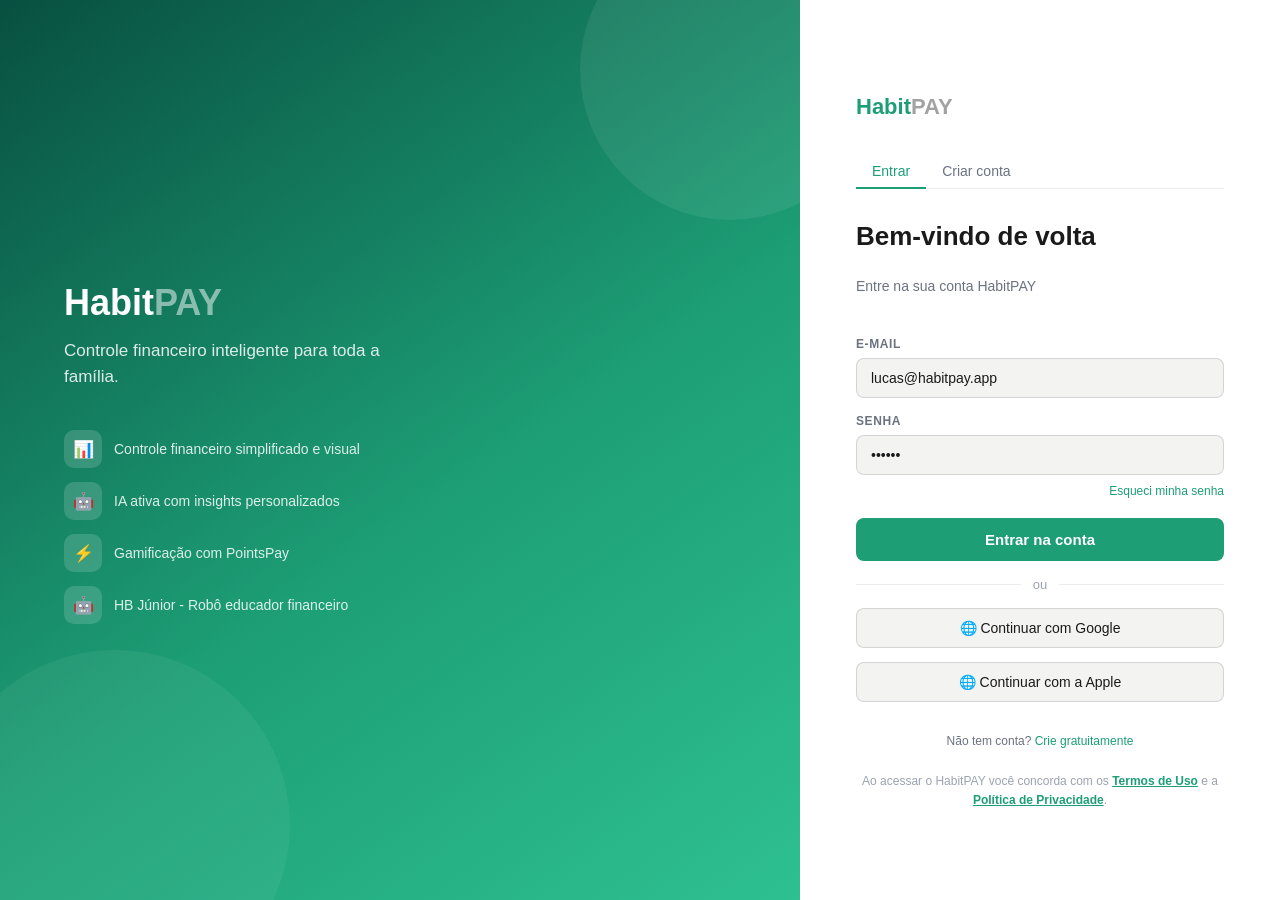
==== commit bfe69ef4: "upload" ====
--- a/index.html
+++ b/index.html
@@ -3,7 +3,7 @@
   <head>
     <meta charset="UTF-8" />
     <meta name="viewport" content="width=device-width,initial-scale=1.0" />
-    <title>HabitPay — Beta V6.6</title>
+    <title>HabitPAY — Beta V6.8</title>
     <link
       href="https://fonts.googleapis.com/css2?family=DM+Sans:opsz,wght@9..40,300;9..40,400;9..40,500;9..40,600&family=Syne:wght@700;800&display=swap"
     />
@@ -15,7 +15,7 @@
     <div id="sl" class="scr on">
       <div class="ll">
         <div class="llz">
-          <div class="ll-br">Habit<span>Pay</span></div>
+          <div class="ll-br">Habit<span>PAY</span></div>
           <div class="ll-tg">
             Controle financeiro inteligente para toda a família.
           </div>
@@ -40,7 +40,7 @@
         </div>
       </div>
       <div class="lr">
-        <div class="lr-lg">Habit<span>Pay</span></div>
+        <div class="lr-lg">Habit<span>PAY</span></div>
         <div class="ltabs">
           <button class="ltab on" onclick="swTab(this, 's1f')">Entrar</button>
           <button class="ltab" onclick="swTab(this, 's2f')">Criar conta</button>
@@ -48,7 +48,7 @@
         <!-- SIGN IN -->
         <div class="lf" id="s1f">
           <div class="lh1">Bem-vindo de volta</div>
-          <div class="lsb">Entre na sua conta HabitPay</div>
+          <div class="lsb">Entre na sua conta HabitPAY</div>
           <div class="lfd">
             <label class="llb">E-mail</label
             ><input
@@ -68,6 +68,9 @@
           <button class="btn-sc" onclick="doLogin()">
             &#127760;&nbsp;Continuar com Google
           </button>
+          <button class="btn-sc" onclick="doLogin()">
+            &#127760;&nbsp;Continuar com a Apple
+          </button>
           <div class="lfot">
             Não tem conta?
             <a onclick="swTab(document.querySelectorAll('.ltab')[1], 's2f')"
@@ -83,7 +86,7 @@
               line-height: 1.6;
             "
           >
-            Ao acessar o HabitPay você concorda com os
+            Ao acessar o HabitPAY você concorda com os
             <a
               href="termos.html"
               target="_blank"
@@ -477,7 +480,7 @@
                 SMS<br />&#9989; Perfil e idioma configurados
               </div>
               <button class="btn-l" onclick="enterApp()">
-                Acessar o HabitPay
+                Acessar o HabitPAY
               </button>
             </div>
           </div>
@@ -498,7 +501,7 @@
         <div class="eyb">&#10024; Versão Beta</div>
         <h1>Sua vida financeira,<br /><em>organizada de verdade.</em></h1>
         <p>
-          O HabitPay une controle financeiro, inteligência artificial e
+          O HabitPAY une controle financeiro, inteligência artificial e
           gamificação para transformar sua relação com o dinheiro e de toda a
           família.
         </p>
@@ -571,7 +574,7 @@
         </div>
       </div>
       <div class="lftr">
-        <div>&copy; 2026 HabitPay &mdash; Beta V6.6</div>
+        <div>&copy; 2026 HabitPAY &mdash; Beta V6.8</div>
         <div style="display: flex; gap: 20px">
           <span style="cursor: pointer">Termos</span
           ><span style="cursor: pointer">Privacidade</span>
@@ -585,7 +588,7 @@
       <div class="ov" id="ov">
         <div class="mdl">
           <div class="mst on" id="m1">
-            <div class="mlo">HabitPay</div>
+            <div class="mlo">HabitPAY</div>
             <div
               style="
                 font-size: 11px;
@@ -595,7 +598,7 @@
                 margin-bottom: 1.25rem;
               "
             >
-              Versão Beta V6.6
+              Versão Beta V6.8
             </div>
             <div class="mtt">Bem-vindo a sua nova vida financeira</div>
             <div class="msb">
@@ -697,7 +700,7 @@
                 <strong style="color: var(--g)">200 PointsPay</strong> de bônus!
               </div>
               <button class="btn-m" onclick="closeOv()">
-                Acessar o HabitPay
+                Acessar o HabitPAY
               </button>
             </div>
             <div class="mds" style="margin-top: 1.25rem">
@@ -713,8 +716,8 @@
       <div class="shell">
         <!-- SIDEBAR -->
         <aside class="sdb">
-          <div class="s-lg">Habit<span>Pay</span></div>
-          <div class="s-bt">Beta V6.6</div>
+          <div class="s-lg">Habit<span>PAY</span></div>
+          <div class="s-bt">Beta V6.8</div>
           <div class="ng">Principal</div>
           <button class="ni on" onclick="goPage('d', this)">
             <svg
@@ -885,7 +888,7 @@
         <div class="mn">
           <!-- MOBILE TOPBAR -->
           <div class="mtp">
-            <div class="ml">Habit<span>Pay</span></div>
+            <div class="ml">Habit<span>PAY</span></div>
             <div style="display: flex; align-items: center; gap: 10px">
               <div class="pch" style="font-size: 12px; padding: 4px 10px">
                 <svg
@@ -2207,7 +2210,7 @@
                             margin-bottom: 4px;
                           "
                         >
-                          <span>&#128187; Internet/Stream</span
+                          <span>&#128187; Internet/Streaming</span
                           ><span style="color: var(--mu)">R$ 220,00 · 13%</span>
                         </div>
                         <div class="pb">
@@ -5056,7 +5059,7 @@
           <div id="pso" class="pg">
             <div class="ph">
               <h1>Sobre nós</h1>
-              <p>Conheca o HabitPay e nossa missão</p>
+              <p>Conheca o HabitPAY e nossa missão</p>
             </div>
             <div class="abh">
               <div style="position: relative; z-index: 1">
@@ -5069,7 +5072,7 @@
                     margin-bottom: 0.5rem;
                   "
                 >
-                  Habit<span style="opacity: 0.5">Pay</span>
+                  Habit<span style="opacity: 0.5">PAY</span>
                 </div>
                 <div
                   style="
@@ -5107,7 +5110,7 @@
                   margin-bottom: 1rem;
                 "
               >
-                O HabitPay nasceu da percepção de que a maioria das pessoas não
+                O HabitPAY nasceu da percepção de que a maioria das pessoas não
                 tem dificuldades financeiras por falta de renda, mas por falta
                 de acompanhamento, disciplina e clareza sobre seus próprios
                 gastos.
@@ -5271,7 +5274,7 @@
           <div id="pco" class="pg">
             <div class="ph">
               <h1>Contato</h1>
-              <p>Entre em contato com a equipe HabitPay</p>
+              <p>Entre em contato com a equipe HabitPAY</p>
             </div>
             <div class="g2" style="margin-bottom: 1.25rem">
               <a
@@ -5366,7 +5369,7 @@
                   margin-bottom: 8px;
                 "
               >
-                HabitPay Beta
+                HabitPAY Beta
               </div>
               <div
                 style="
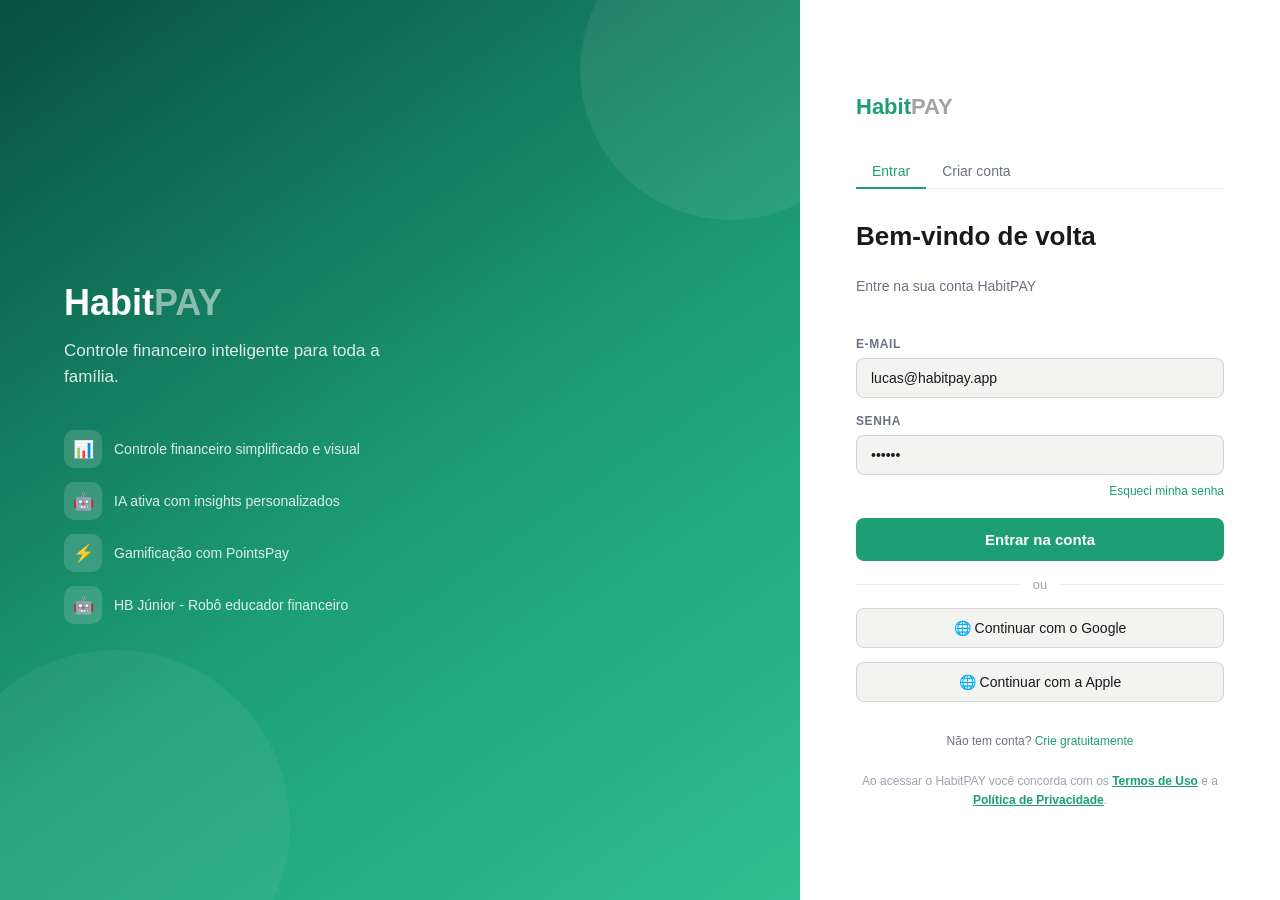
==== commit 971e2274: "upload" ====
--- a/index.html
+++ b/index.html
@@ -3,7 +3,7 @@
   <head>
     <meta charset="UTF-8" />
     <meta name="viewport" content="width=device-width,initial-scale=1.0" />
-    <title>HabitPAY — Beta V6.8</title>
+    <title>HabitPAY — Beta V7.8</title>
     <link
       href="https://fonts.googleapis.com/css2?family=DM+Sans:opsz,wght@9..40,300;9..40,400;9..40,500;9..40,600&family=Syne:wght@700;800&display=swap"
     />
@@ -66,7 +66,7 @@
           <button class="btn-l" onclick="doLogin()">Entrar na conta</button>
           <div class="ldv">ou</div>
           <button class="btn-sc" onclick="doLogin()">
-            &#127760;&nbsp;Continuar com Google
+            &#127760;&nbsp;Continuar com o Google
           </button>
           <button class="btn-sc" onclick="doLogin()">
             &#127760;&nbsp;Continuar com a Apple
@@ -491,7 +491,7 @@
     <!-- ========== LANDING ========== -->
     <div id="sla" class="scr">
       <div class="ltb">
-        <div class="llo">Habit<span>Pay</span></div>
+        <div class="llo">Habit<span>PAY</span></div>
         <div style="display: flex; gap: 8px">
           <button class="btn-ol" onclick="goLogin()">Entrar</button>
           <button class="btn-fl" onclick="enterApp()">Criar conta</button>
@@ -574,7 +574,7 @@
         </div>
       </div>
       <div class="lftr">
-        <div>&copy; 2026 HabitPAY &mdash; Beta V6.8</div>
+        <div>&copy; 2026 HabitPAY &mdash; Beta V7.8</div>
         <div style="display: flex; gap: 20px">
           <span style="cursor: pointer">Termos</span
           ><span style="cursor: pointer">Privacidade</span>
@@ -588,7 +588,7 @@
       <div class="ov" id="ov">
         <div class="mdl">
           <div class="mst on" id="m1">
-            <div class="mlo">HabitPAY</div>
+            <div class="mlo">Habit<span>PAY</span></div>
             <div
               style="
                 font-size: 11px;
@@ -598,7 +598,7 @@
                 margin-bottom: 1.25rem;
               "
             >
-              Versão Beta V6.8
+              Versão Beta V7.8
             </div>
             <div class="mtt">Bem-vindo a sua nova vida financeira</div>
             <div class="msb">
@@ -717,7 +717,7 @@
         <!-- SIDEBAR -->
         <aside class="sdb">
           <div class="s-lg">Habit<span>PAY</span></div>
-          <div class="s-bt">Beta V6.8</div>
+          <div class="s-bt">Beta V7.8</div>
           <div class="ng">Principal</div>
           <button class="ni on" onclick="goPage('d', this)">
             <svg
@@ -1318,7 +1318,10 @@
                         <span class="cat-ico">&#127918;</span>
                         <div class="cat-nm">Lazer</div>
                       </button>
-                      <div class="cat-nm">Vestuário</div>
+                      <button class="cat-card" onclick="selCat(this, 'ves')">
+                        <span class="cat-ico">&#128084;</span>
+                        <div class="cat-nm">Vestuário</div>
+                      </button>
                       <button class="cat-card" onclick="selCat(this, 'edu')">
                         <span class="cat-ico">&#128218;</span>
                         <div class="cat-nm">Educação</div>
@@ -1620,7 +1623,7 @@
                 <div class="jmg bot">
                   <div class="jmgs" style="color: var(--jrd)">HB Júnior</div>
                   Olá, Pedro! &#128075; Hoje é dia de revisar suas finanças.
-                  Você já guardou R$ 24 da mesada este mês &mdash; ótimo
+                  Você já guardou R$ 24,00 da mesada este mês &mdash; ótimo
                   progresso! &#128055;
                 </div>
                 <div class="jmg bot">
@@ -2210,7 +2213,7 @@
                             margin-bottom: 4px;
                           "
                         >
-                          <span>&#128187; Internet/Streaming</span
+                          <span>&#128187; Internet/Stream</span
                           ><span style="color: var(--mu)">R$ 220,00 · 13%</span>
                         </div>
                         <div class="pb">
@@ -5036,7 +5039,7 @@
                   <div>
                     <div class="slb">Baixar meus dados</div>
                     <div class="sds">
-                      Exportar todo o historico em CSV ou PDF
+                      Exportar todo o histórico em CSV ou PDF
                     </div>
                   </div>
                   <button
@@ -5091,6 +5094,7 @@
                     color: rgba(255, 255, 255, 0.92);
                     max-width: 560px;
                     line-height: 1.65;
+                    text-align: center;
                   "
                 >
                   Transformando a relação das pessoas com o dinheiro através de
@@ -5232,7 +5236,7 @@
                       margin-bottom: 3px;
                     "
                   >
-                    Gamificacao com PointsPay
+                    Gamificação com PointsPay
                   </div>
                   <div
                     style="font-size: 13px; color: var(--mu); line-height: 1.6"
@@ -5302,7 +5306,7 @@
                     <span
                       class="__cf_email__"
                       data-cfemail="680918184600090a011c0a090603280f05090104460b0705"
-                      >app.habitbank@gmail.com</span
+                      >app.habitpay@gmail.com</span
                     >
                   </div>
                   <div class="ctd">Suporte, parcerias e dúvidas gerais</div>
@@ -5430,7 +5434,7 @@
                   <span
                     class="__cf_email__"
                     data-cfemail="ccadbcbce2a4adaea5b8aeada2a78caba1ada5a0e2afa3a1"
-                    >app.habitbank@gmail.com</span
+                    >app.habitpay@gmail.com</span
                   ></a
                 >
               </div>
--- a/style.css
+++ b/style.css
@@ -2348,6 +2348,10 @@
   color: var(--g);
   margin-bottom: 0.25rem;
 }
+.mlo span {
+  color: var(--tx);
+  opacity: 0.4;
+}
 .mtt {
   font-family: var(--fd);
   font-size: 20px;
